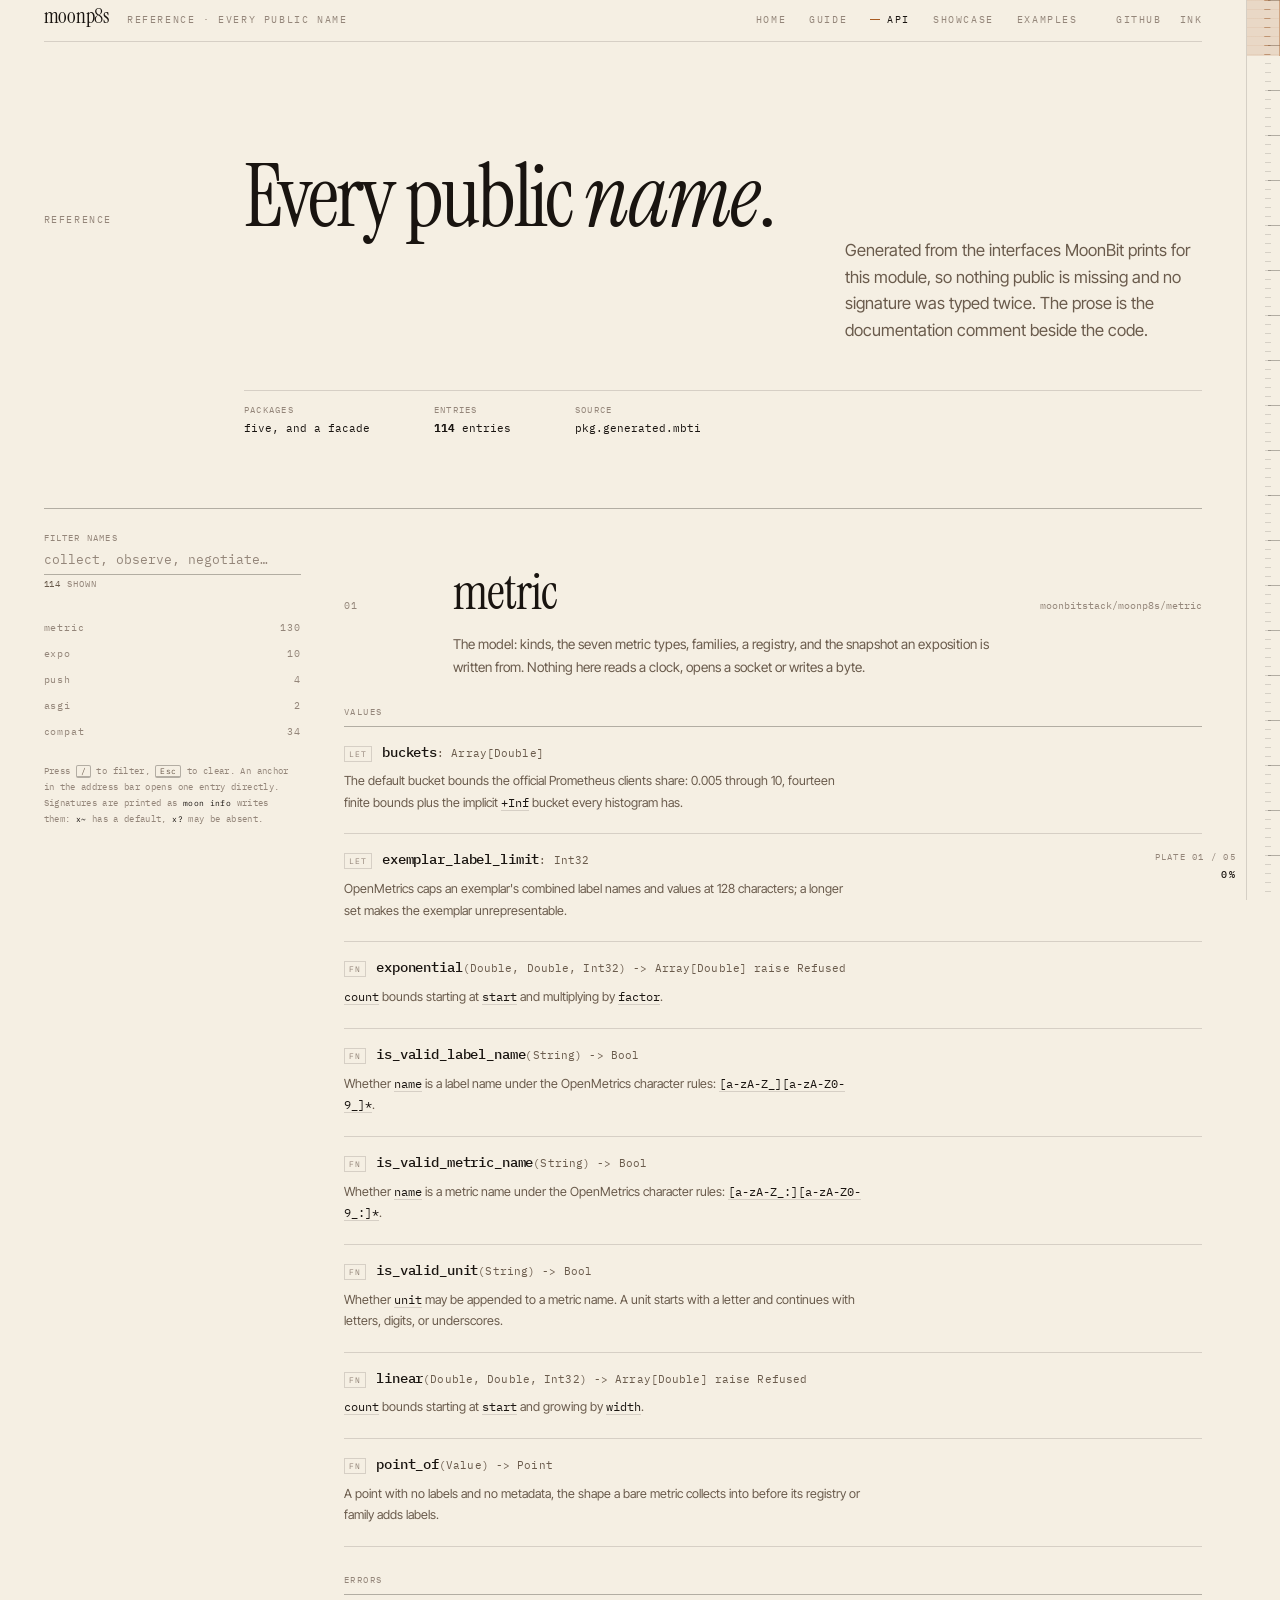
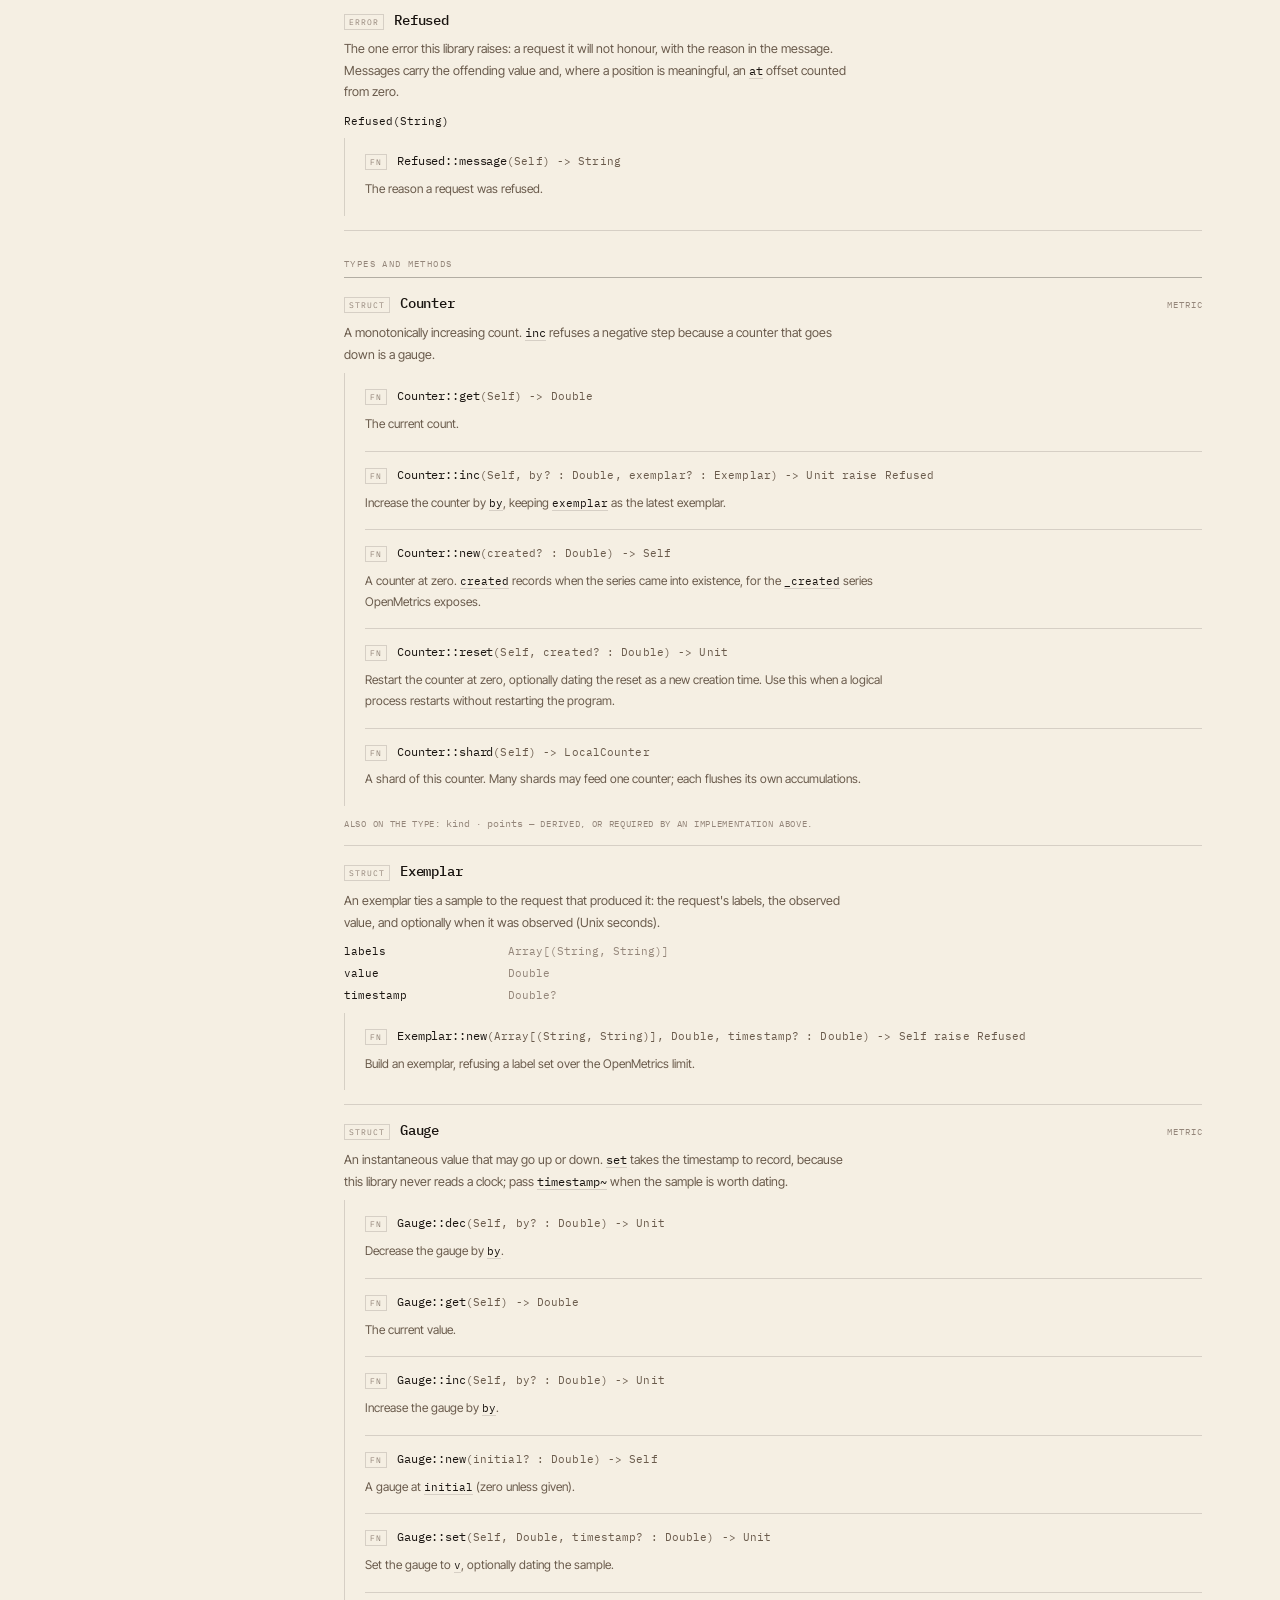
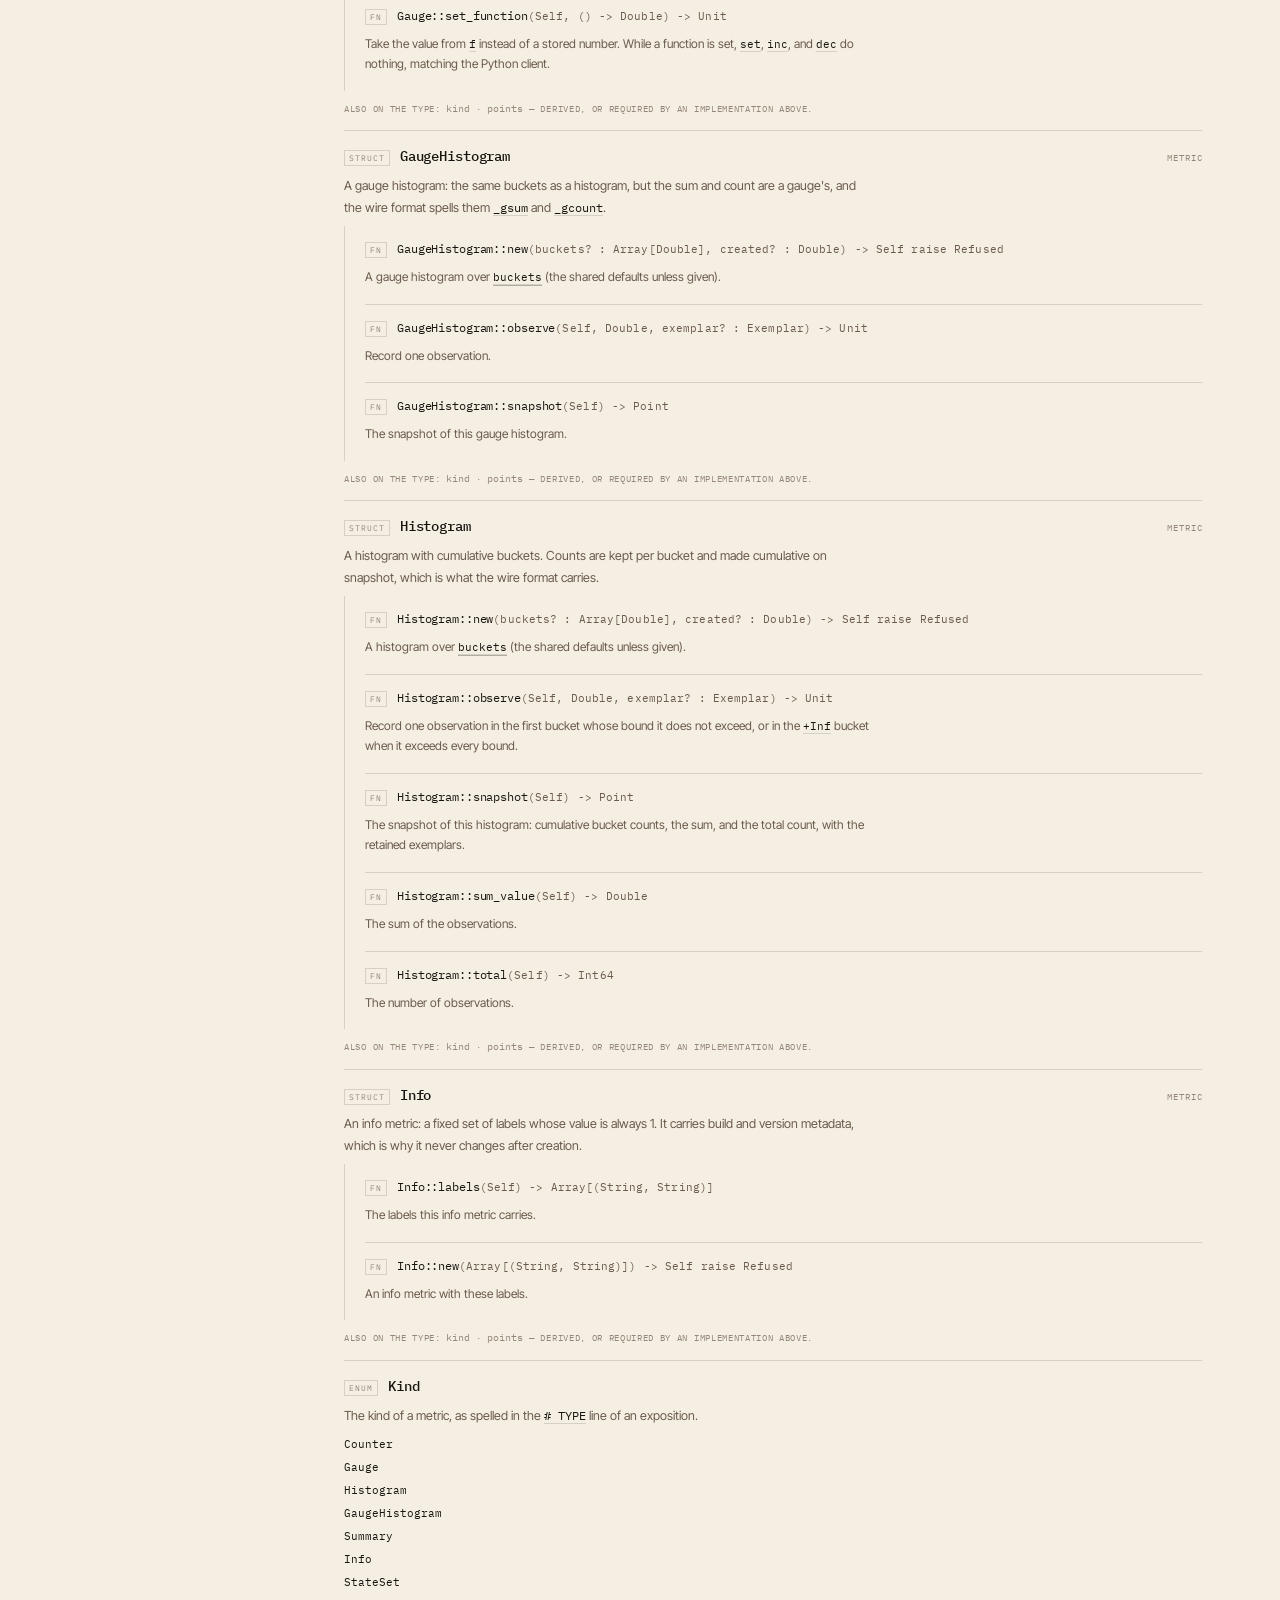
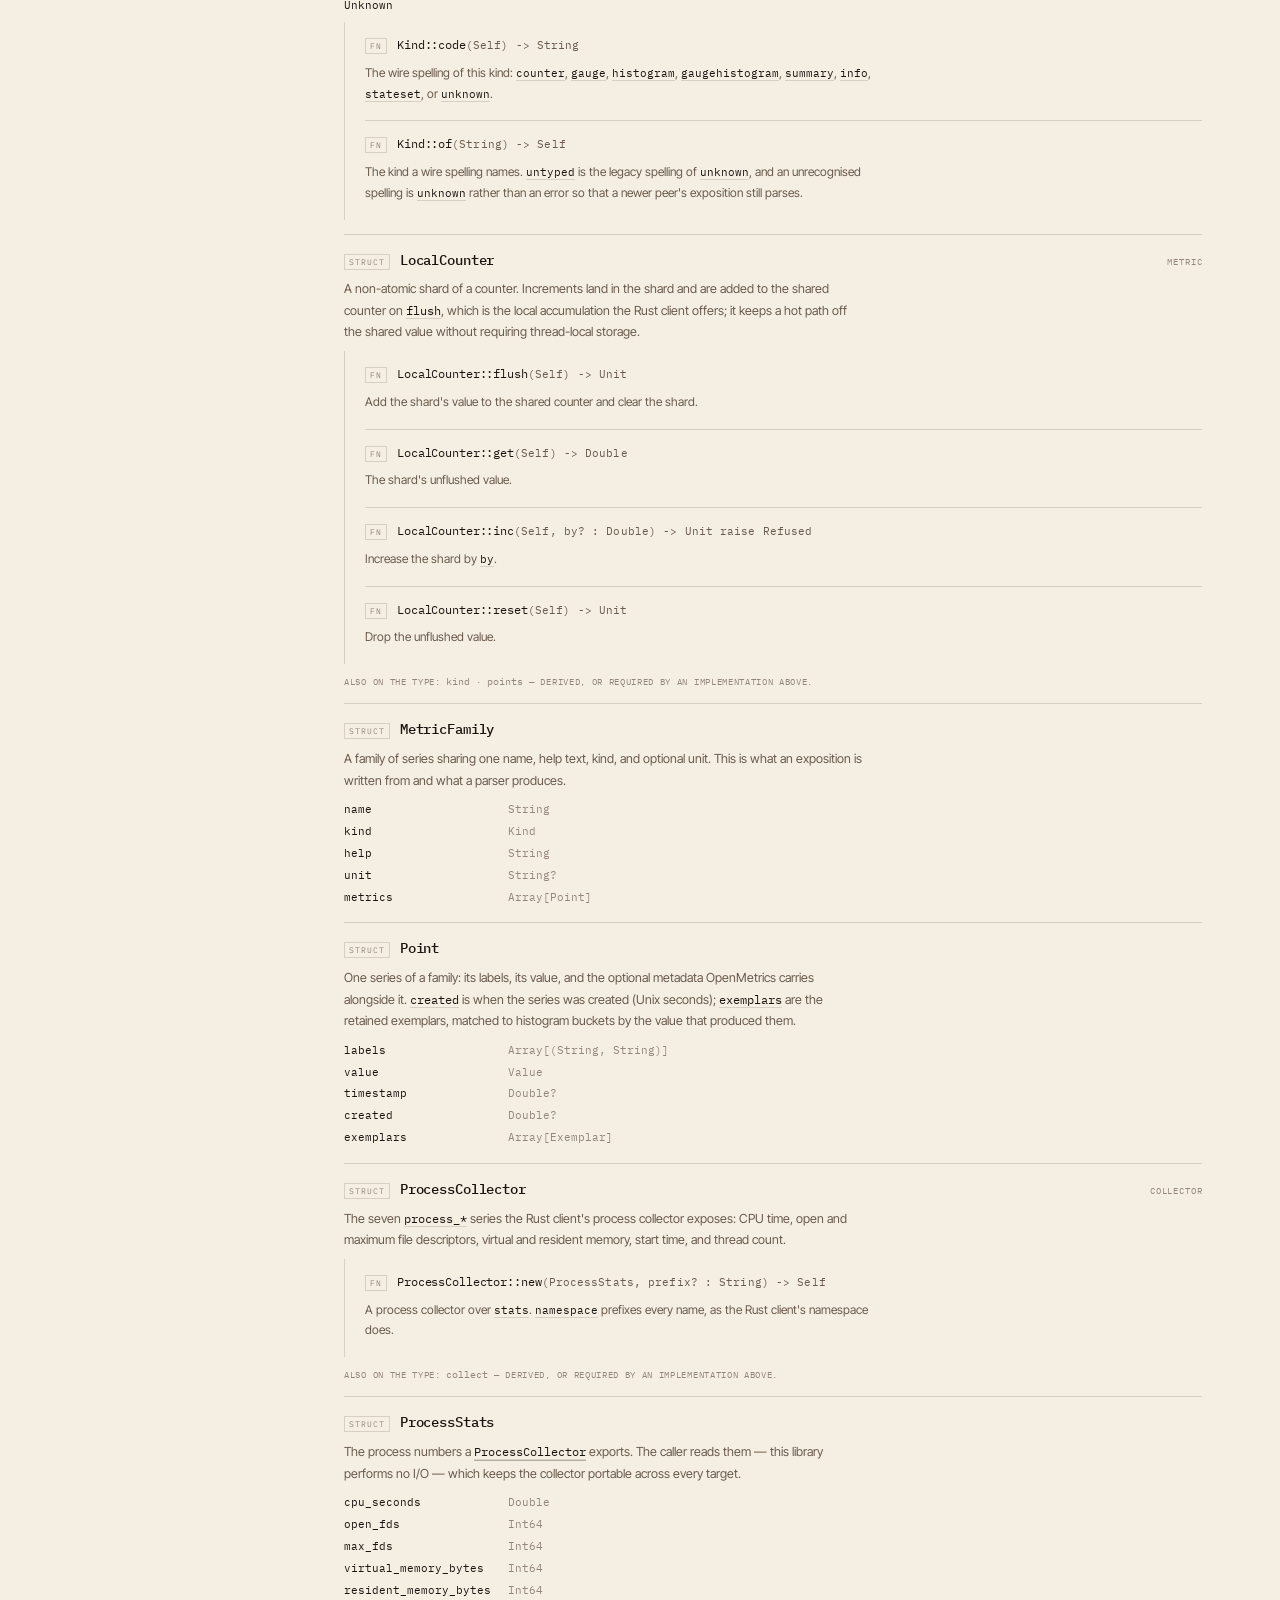
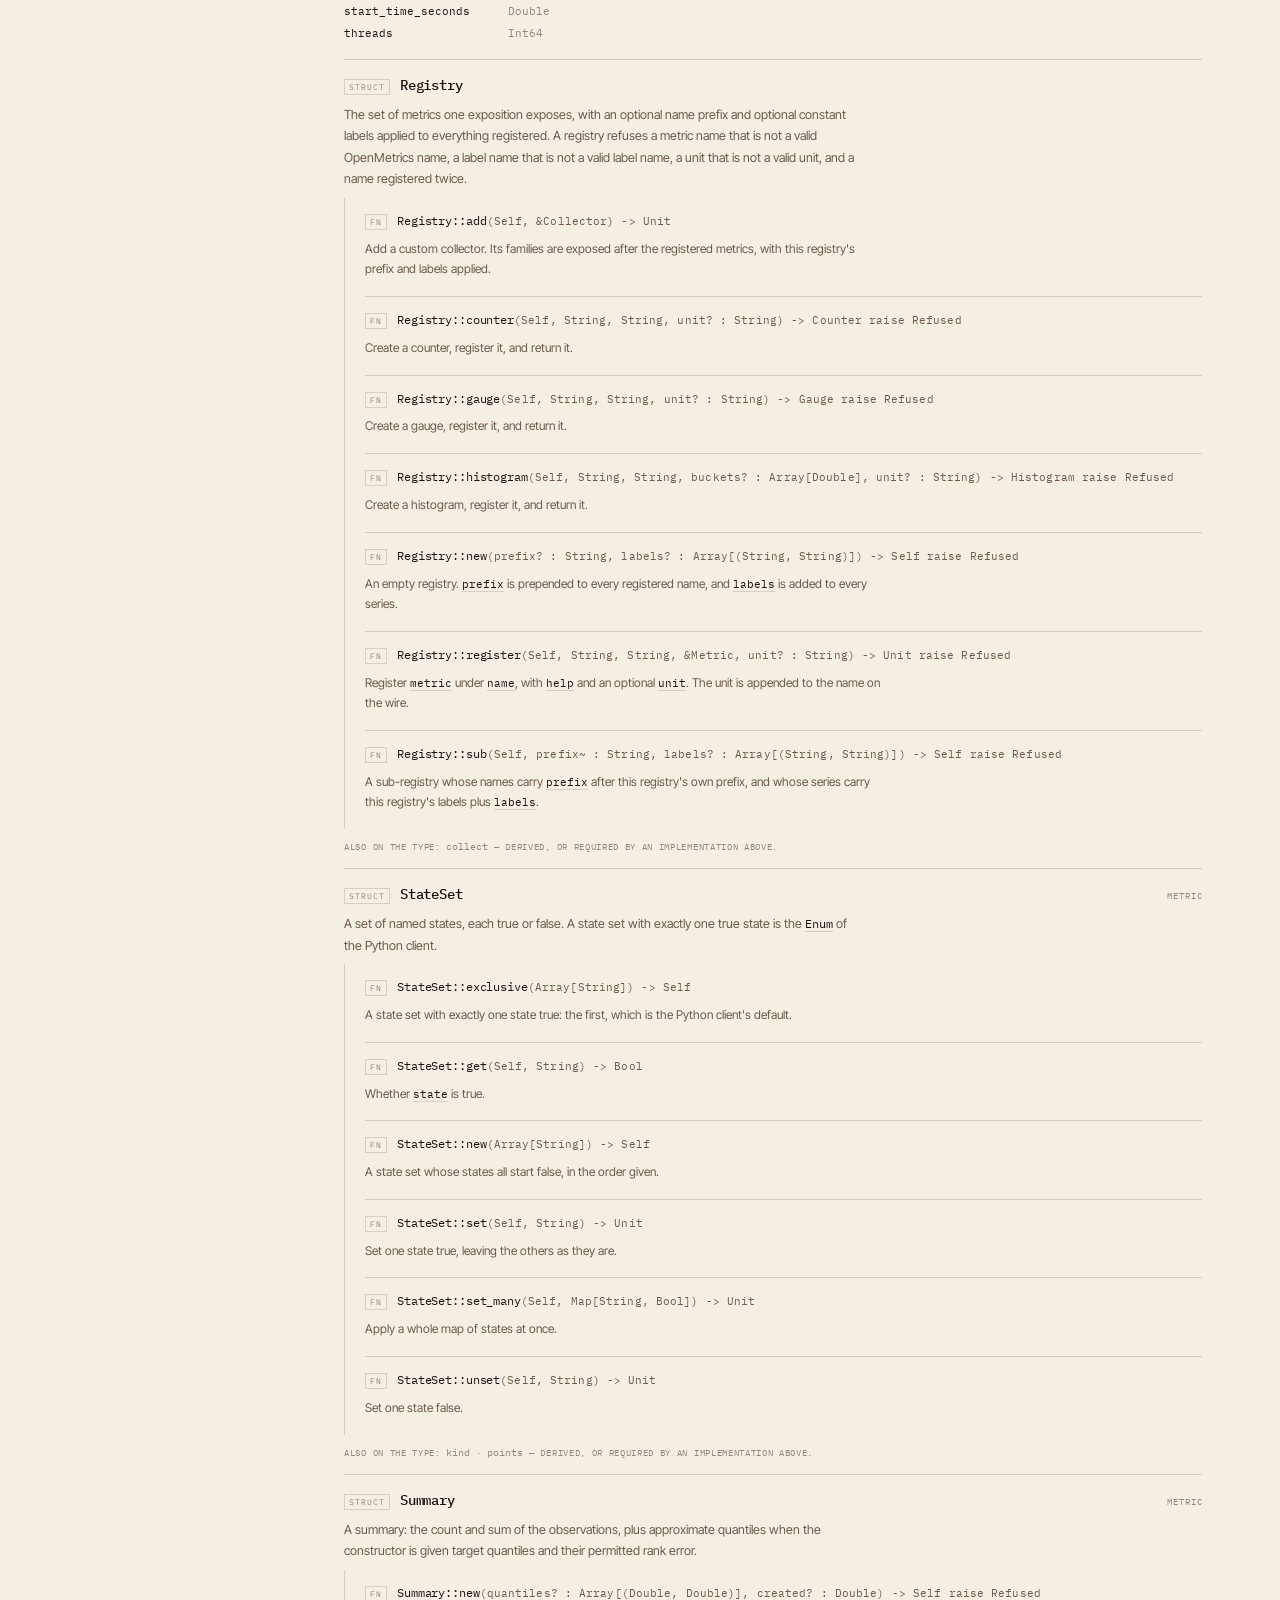
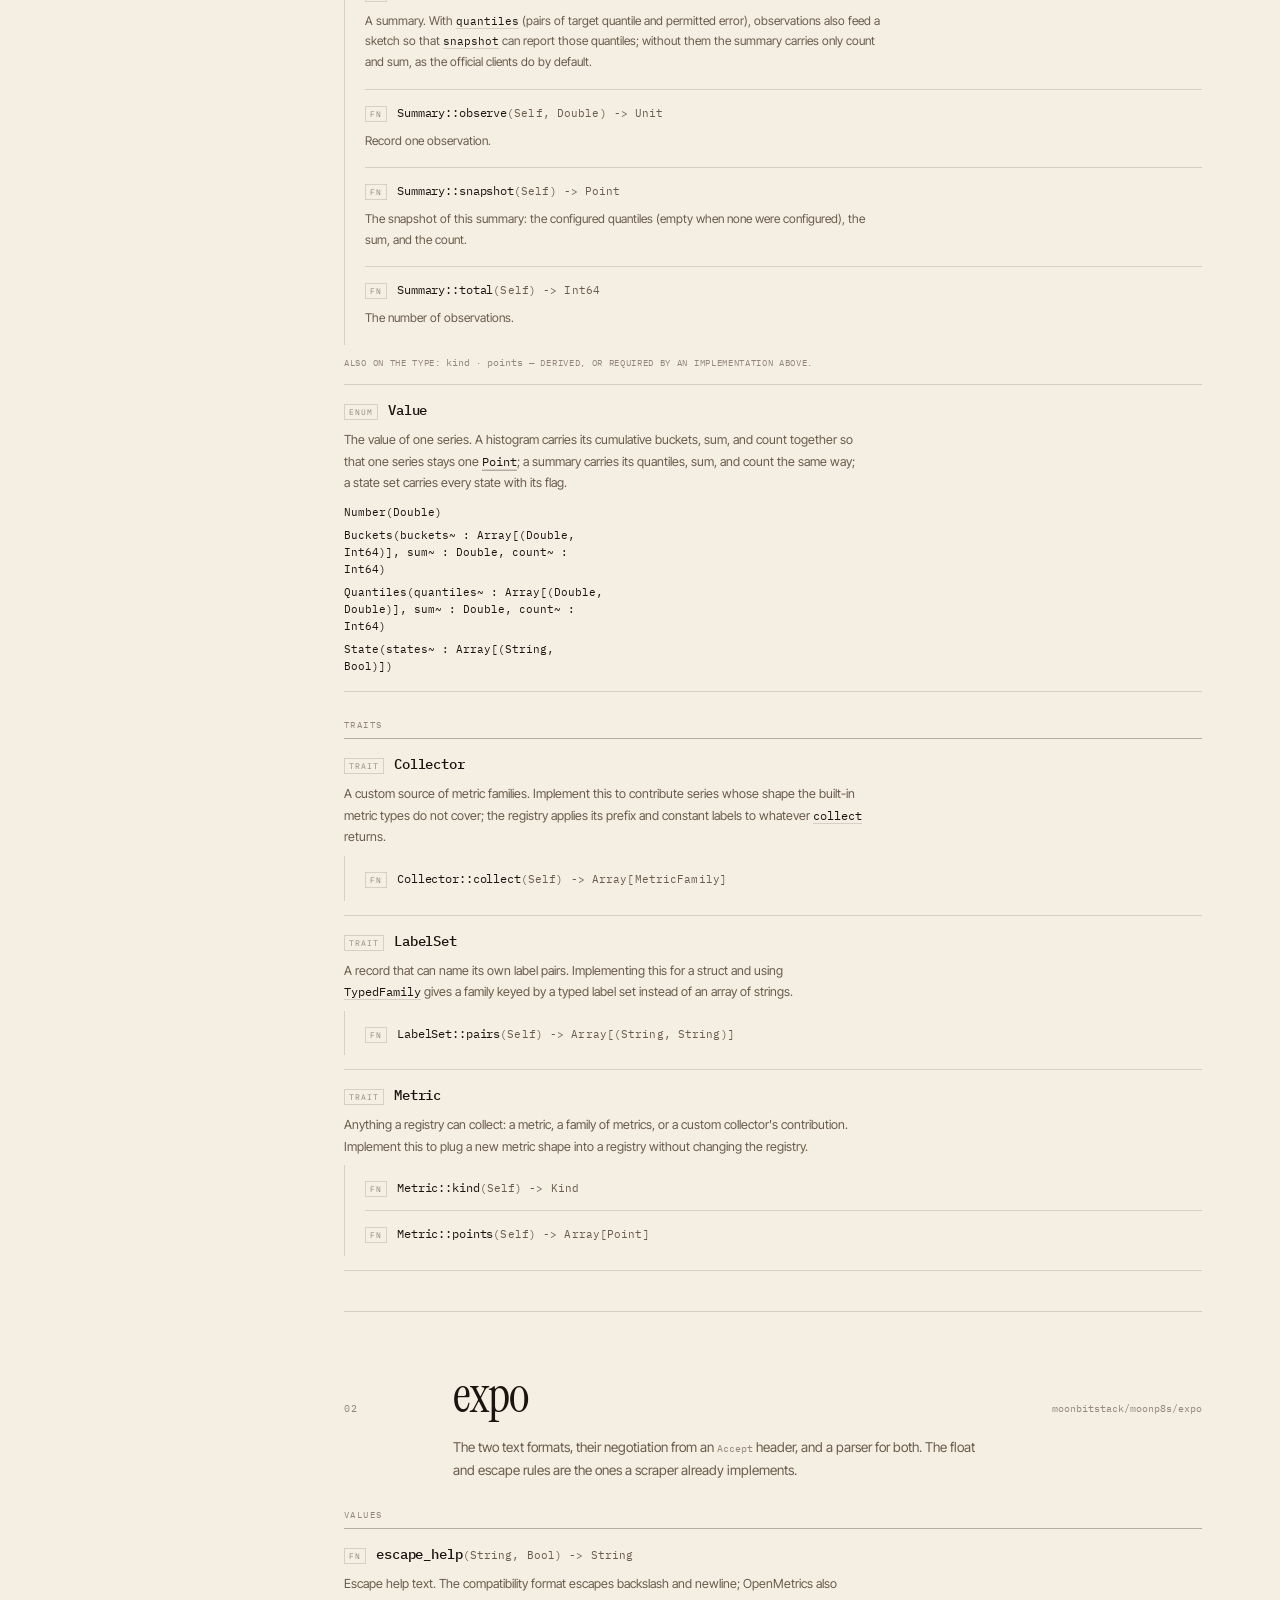
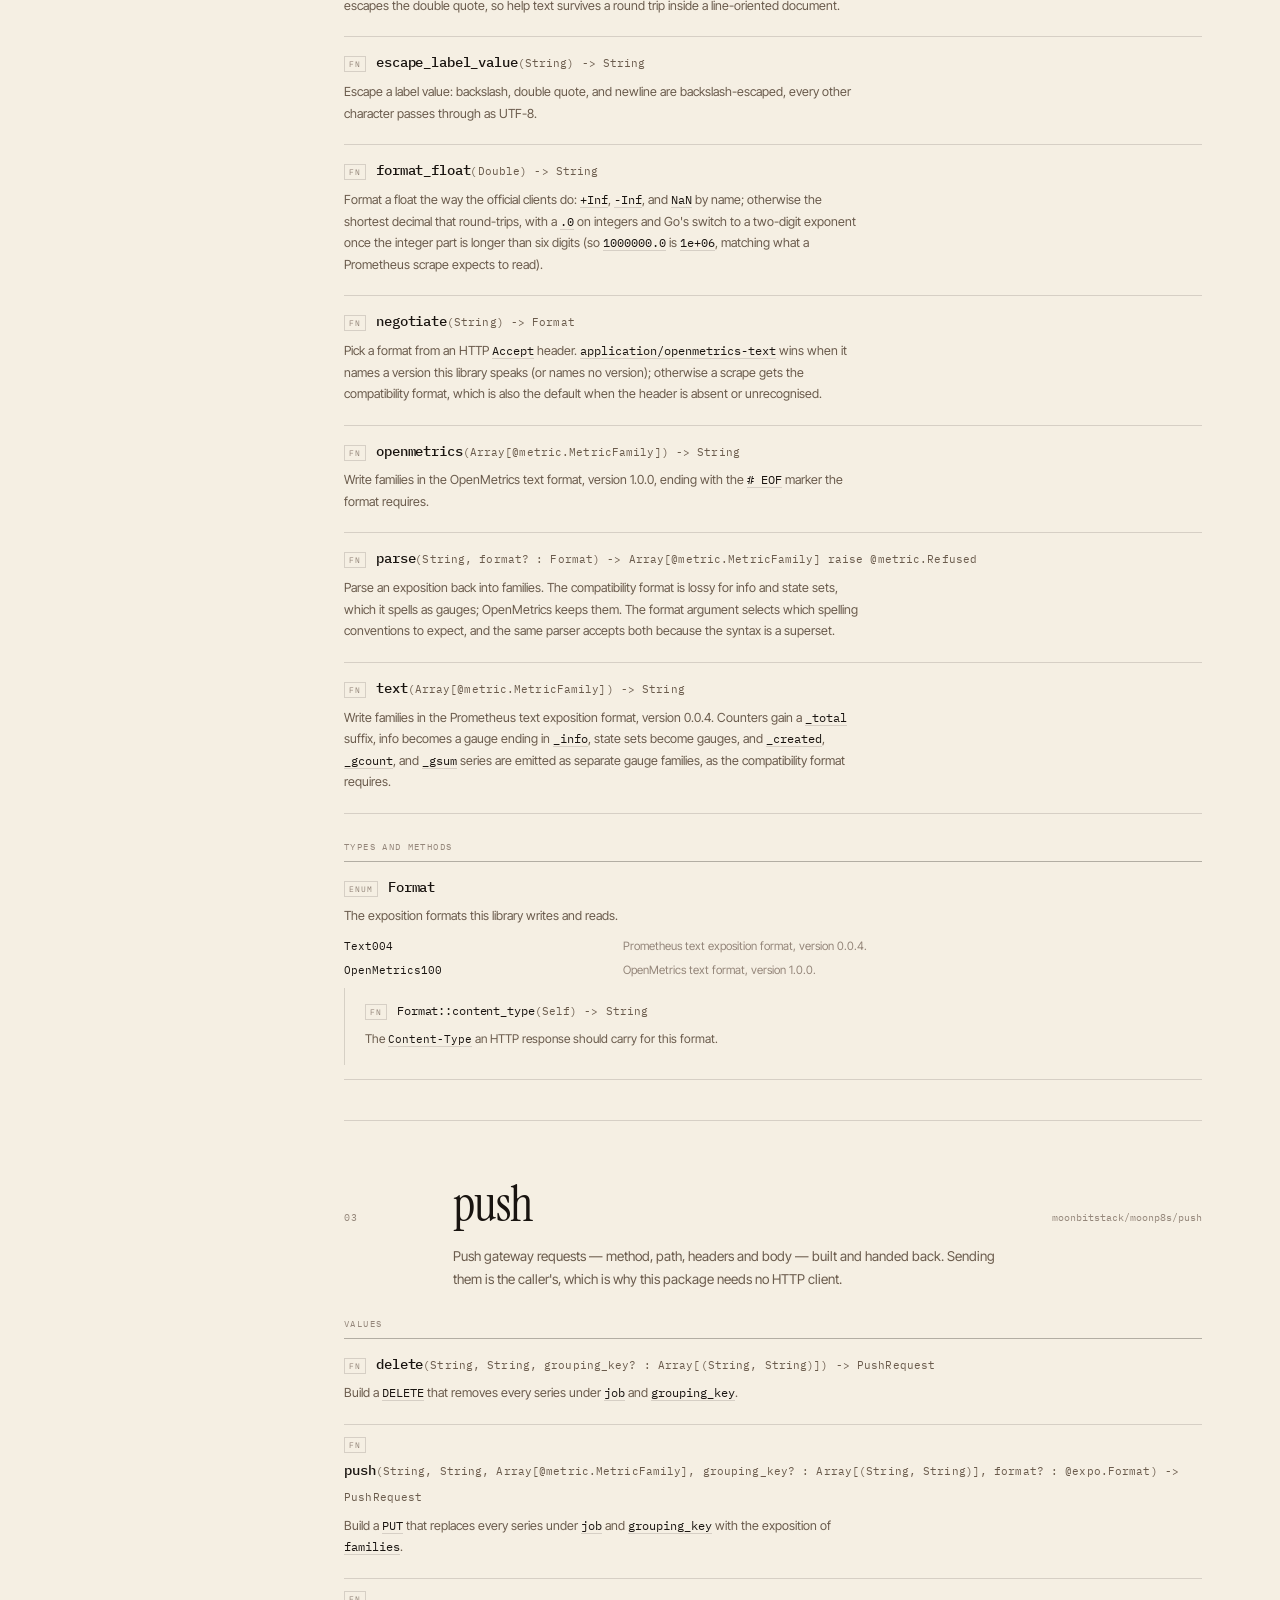
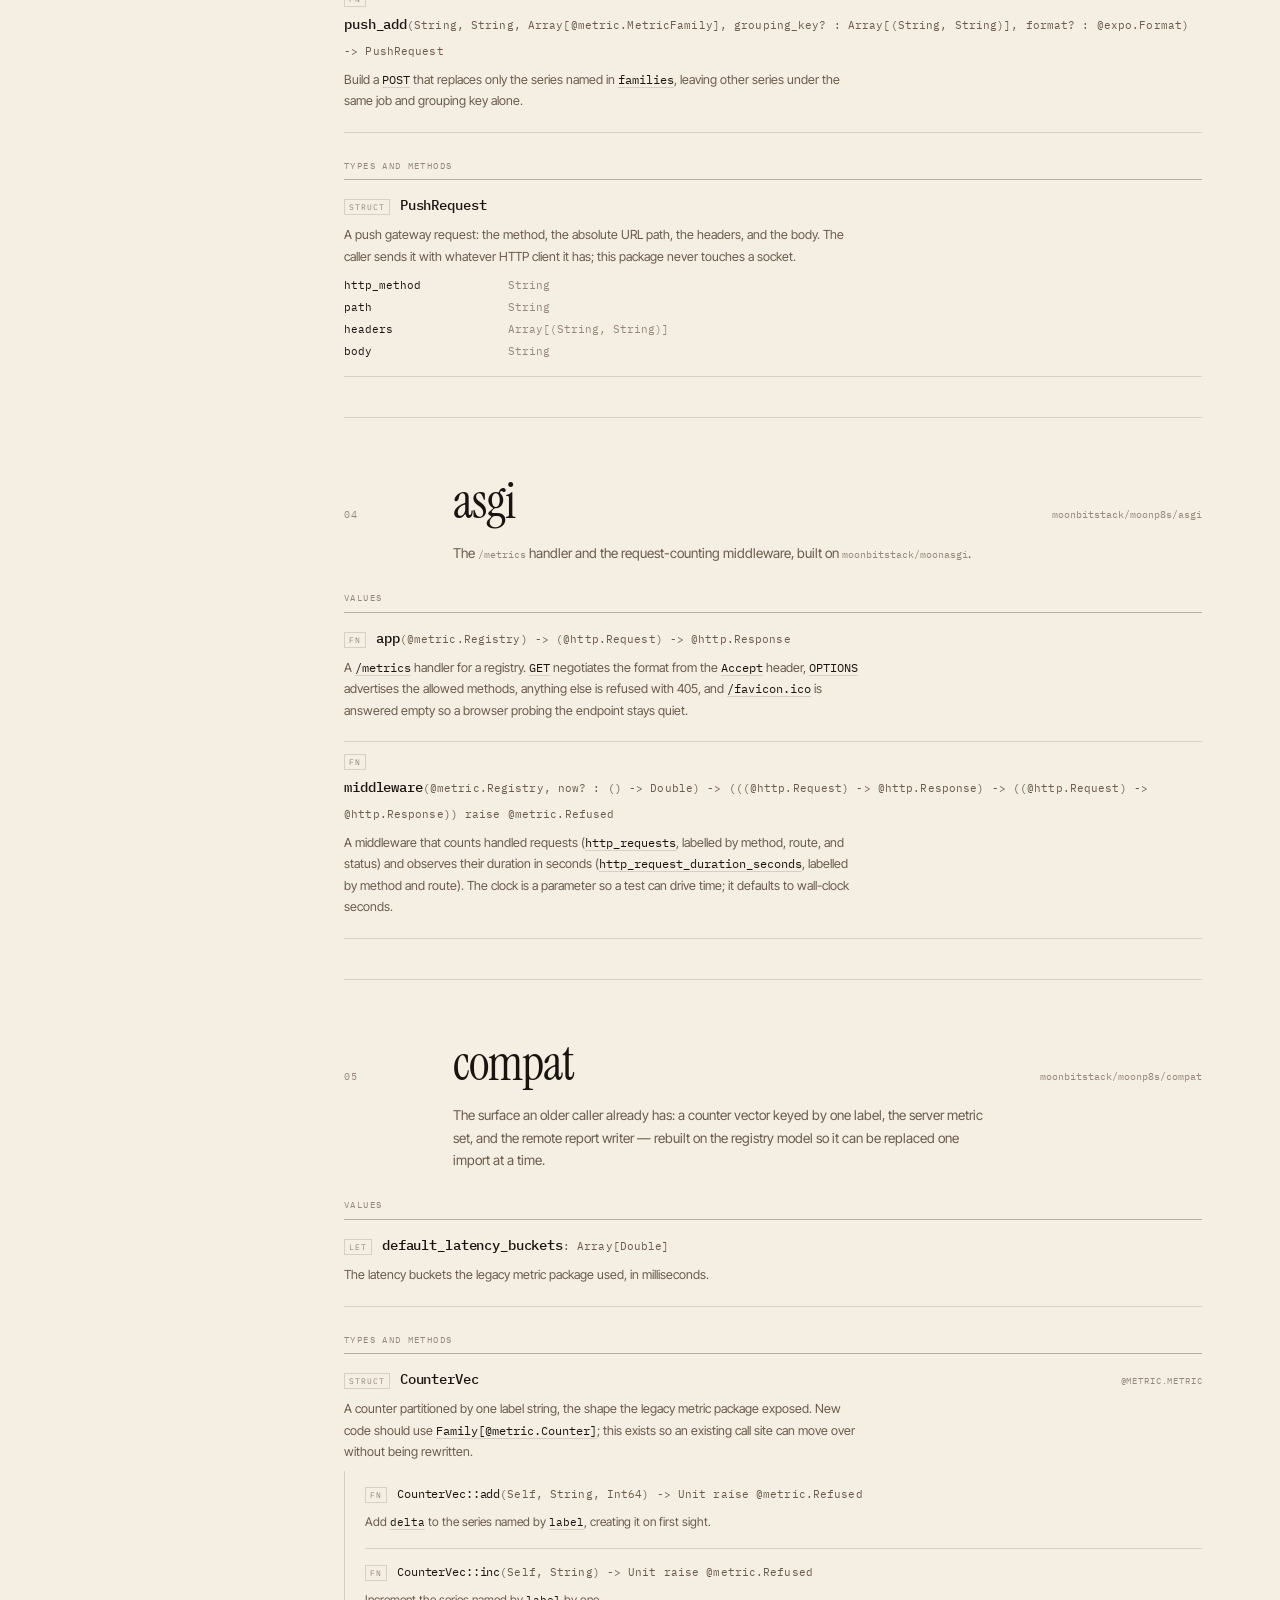
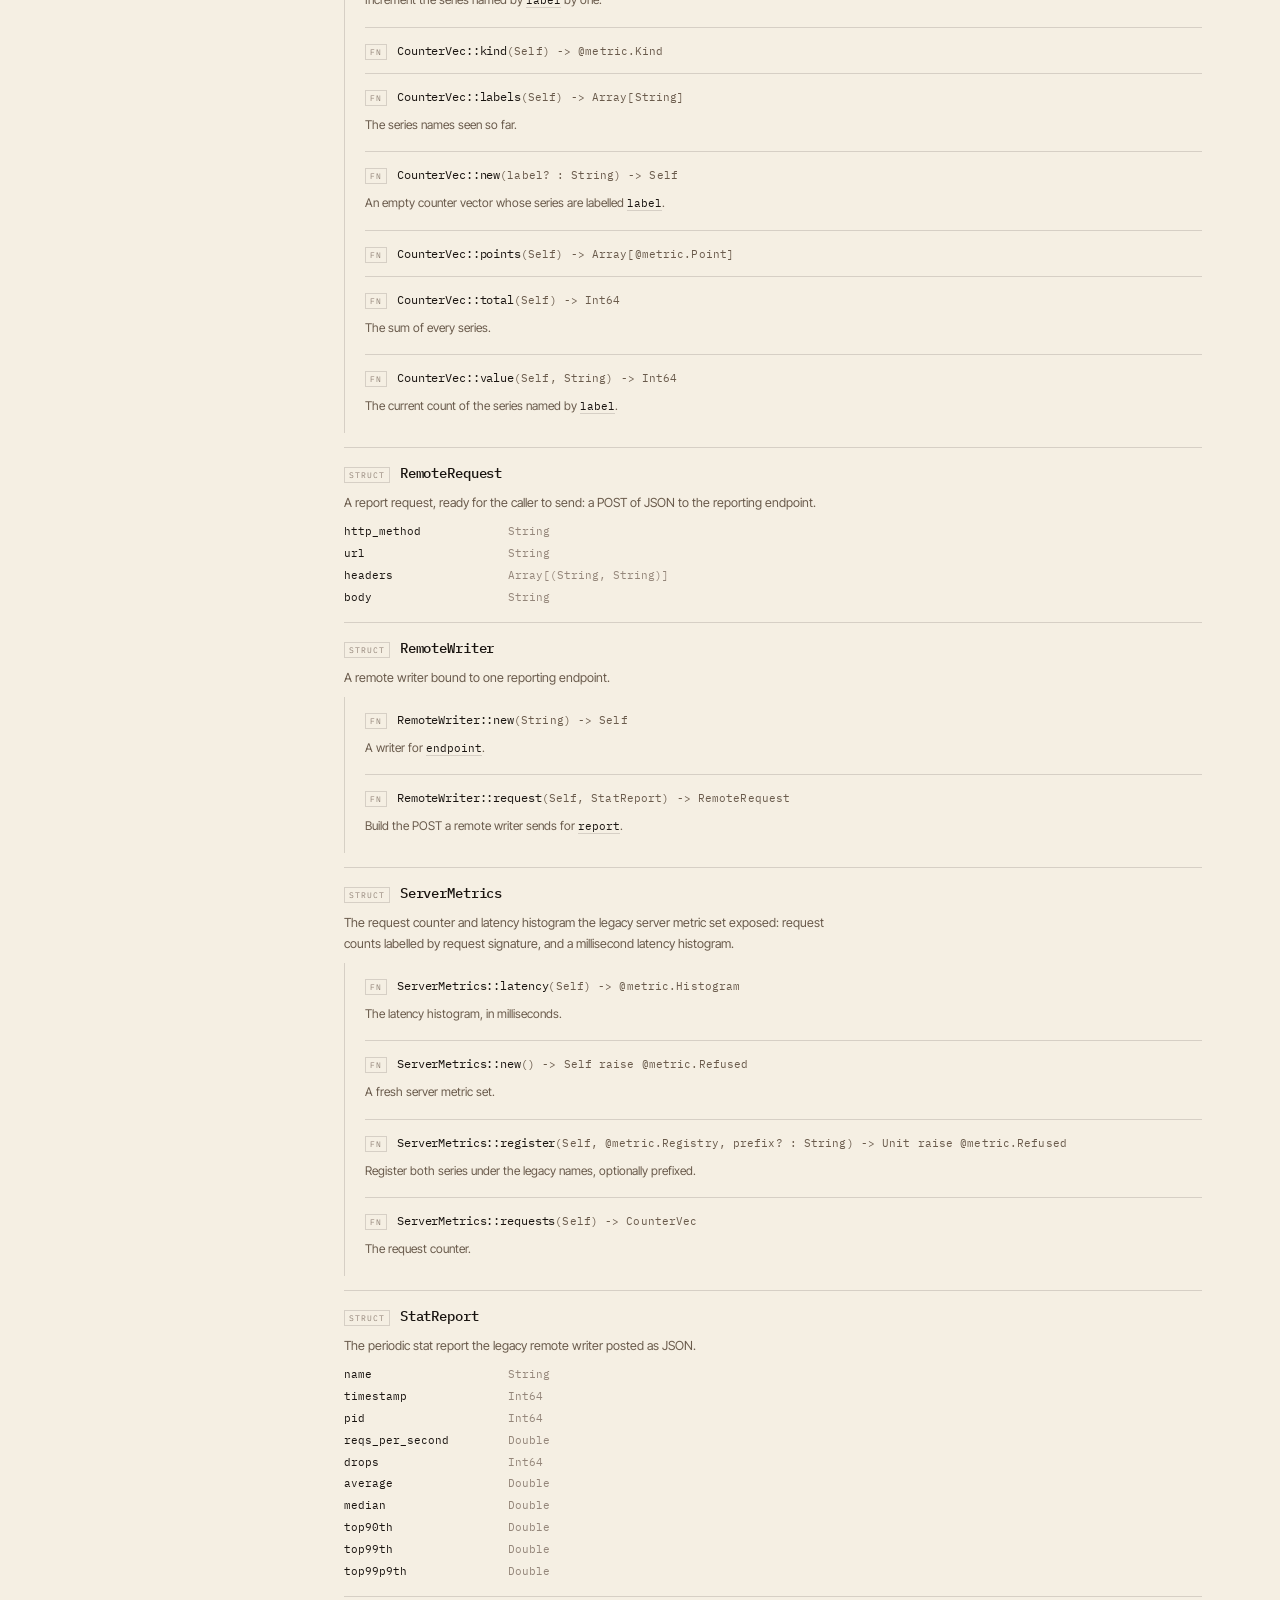
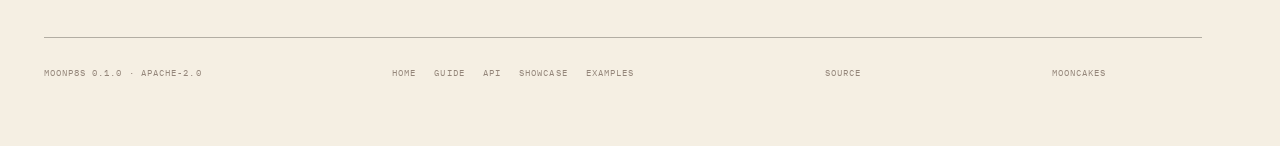
==== docs/api.html @ 734b4f20 "feat(docs): add the guide, the generated reference, the showcase, examples and 404. Signed-off-by: L" ====
<!doctype html>
<html lang="en" data-theme="dark">
  <head>
    <meta charset="utf-8" />
    <meta name="viewport" content="width=device-width, initial-scale=1" />
    <title>API — moonp8s</title>
    <meta
      name="description"
      content="The complete public interface of moonp8s: every type, function, trait, error and derived method in metric, expo, push, asgi and compat."
    />
    <meta name="color-scheme" content="dark light" />
    <link
      rel="icon"
      href="data:image/svg+xml,%3Csvg xmlns='http://www.w3.org/2000/svg' viewBox='0 0 16 16'%3E%3Crect width='16' height='16' fill='%230c0a08'/%3E%3Cpath d='M3 3.5h10M3 8h10M3 12.5h10' stroke='%23f2ebe0' stroke-opacity='.3'/%3E%3Cpath d='M6 2v12' stroke='%23e9a05c'/%3E%3C/svg%3E"
    />
    <link rel="preconnect" href="https://fonts.googleapis.com" />
    <link rel="preconnect" href="https://fonts.gstatic.com" crossorigin />
    <link
      href="https://fonts.googleapis.com/css2?family=Instrument+Serif:ital@0;1&family=IBM+Plex+Mono:wght@400;500&family=Inter+Tight:wght@400;500&display=swap"
      rel="stylesheet"
    />
    <link rel="stylesheet" href="style.css" />
    <script src="theme.js"></script>
    <script src="version.js"></script>
  </head>
  <body data-ruler="page">
    <a class="skip" href="#main">Skip to the text</a>

    <div
      class="ruler"
      id="ruler"
      role="scrollbar"
      aria-controls="main"
      aria-orientation="vertical"
      aria-valuemin="0"
      aria-valuemax="100"
      aria-valuenow="0"
      aria-label="Position in the sheet"
      tabindex="0"
    >
      <div class="ruler-thumb" id="ruler-thumb"></div>
    </div>
    <div class="ruler-readout" aria-hidden="true">
      <span id="readout-window">plate 01 / 05</span>
      <b id="readout-line">0%</b>
    </div>

    <div class="sheet" id="main">
      <header class="topline">
        <span class="brand">
          <a class="wordmark" href="./">moonp8s</a>
          <span class="marginalia wide-only">Reference · every public name</span>
          <span class="marginalia narrow-only">Reference</span>
        </span>
        <nav class="nav" aria-label="Sections">
          <a href="./">Home</a>
          <a href="guide.html">Guide</a>
          <a href="api.html" aria-current="page">API</a>
          <a href="showcase.html">Showcase</a>
          <a href="examples.html">Examples</a>
        </nav>
        <span class="toplinks">
          <a class="toplink" href="https://github.com/moonbitstack/moonp8s">GitHub</a>
          <button class="theme" id="theme" type="button" aria-label="Switch plate">
            paper
          </button>
        </span>
      </header>

      <main>
        <section class="page-head api-head">
          <span class="marginalia page-kicker">Reference</span>
          <h1 class="page-title">Every public <em>name</em>.</h1>
          <p class="page-lede">
            Generated from the interfaces MoonBit prints for this module, so nothing
            public is missing and no signature was typed twice. The prose is the
            documentation comment beside the code.
          </p>
          <dl class="page-facts">
            <div><dt>Packages</dt><dd>five, and a facade</dd></div>
            <div><dt>Entries</dt><dd><b id="api-count">—</b> entries</dd></div>
            <div><dt>Source</dt><dd>pkg.generated.mbti</dd></div>
          </dl>
        </section>

        <div class="api-layout">
          <aside class="api-contents">
            <div class="api-filter-wrap">
              <label for="api-filter">Filter names</label>
              <input
                id="api-filter"
                type="search"
                placeholder="collect, observe, negotiate…"
                autocomplete="off"
                spellcheck="false"
              />
              <span class="api-count"><b id="api-count-shown">—</b> shown</span>
            </div>
            <nav class="api-toc" aria-label="Packages">
              <a href="#metric">metric <span data-count-for="metric">—</span></a>
              <a href="#expo">expo <span data-count-for="expo">—</span></a>
              <a href="#push">push <span data-count-for="push">—</span></a>
              <a href="#asgi">asgi <span data-count-for="asgi">—</span></a>
              <a href="#compat">compat <span data-count-for="compat">—</span></a>
            </nav>
            <p class="api-hint">
              Press <kbd>/</kbd> to filter, <kbd>Esc</kbd> to clear. An anchor in the
              address bar opens one entry directly. Signatures are printed as
              <code>moon info</code> writes them: <code>x~</code> has a default,
              <code>x?</code> may be absent.
            </p>
          </aside>

          <div class="api-packages">
            <section class="api-package" id="metric" data-ruler-section="metric">
              <header class="api-package-head">
                <span class="plate-no">01</span>
                <h2>metric</h2>
                <code>moonbitstack/moonp8s/metric</code>
                <p>
                  The model: kinds, the seven metric types, families, a registry, and
                  the snapshot an exposition is written from. Nothing here reads a
                  clock, opens a socket or writes a byte.
                </p>
              </header>
              <!-- BEGIN metric -->
<!-- Generated by scripts/gen_api.py from pkg.generated.mbti and the documentation comments; do not edit by hand. -->
<div class="api-group">
  <h3 class="api-group-title">Values</h3>
<article class="api-entry" id="metric-buckets" data-name="buckets">
  <div class="api-line">
    <span class="api-kind">let</span>
    <span class="api-call"><code class="api-name">buckets</code><code class="api-sig">: Array[Double]</code></span>
  </div>
  <div class="api-doc"><p>The default bucket bounds the official Prometheus clients share: 0.005 through 10, fourteen finite bounds plus the implicit <code>+Inf</code> bucket every histogram has.</p></div>
</article>
<article class="api-entry" id="metric-exemplar_label_limit" data-name="exemplar_label_limit">
  <div class="api-line">
    <span class="api-kind">let</span>
    <span class="api-call"><code class="api-name">exemplar_label_limit</code><code class="api-sig">: Int32</code></span>
  </div>
  <div class="api-doc"><p>OpenMetrics caps an exemplar's combined label names and values at 128 characters; a longer set makes the exemplar unrepresentable.</p></div>
</article>
<article class="api-entry" id="metric-exponential" data-name="exponential">
  <div class="api-line">
    <span class="api-kind">fn</span>
    <span class="api-call"><code class="api-name">exponential</code><code class="api-sig">(Double, Double, Int32) -&gt; Array[Double] raise Refused</code></span>
  </div>
  <div class="api-doc"><p><code>count</code> bounds starting at <code>start</code> and multiplying by <code>factor</code>.</p></div>
</article>
<article class="api-entry" id="metric-is_valid_label_name" data-name="is_valid_label_name">
  <div class="api-line">
    <span class="api-kind">fn</span>
    <span class="api-call"><code class="api-name">is_valid_label_name</code><code class="api-sig">(String) -&gt; Bool</code></span>
  </div>
  <div class="api-doc"><p>Whether <code>name</code> is a label name under the OpenMetrics character rules: <code>[a-zA-Z_][a-zA-Z0-9_]*</code>.</p></div>
</article>
<article class="api-entry" id="metric-is_valid_metric_name" data-name="is_valid_metric_name">
  <div class="api-line">
    <span class="api-kind">fn</span>
    <span class="api-call"><code class="api-name">is_valid_metric_name</code><code class="api-sig">(String) -&gt; Bool</code></span>
  </div>
  <div class="api-doc"><p>Whether <code>name</code> is a metric name under the OpenMetrics character rules: <code>[a-zA-Z_:][a-zA-Z0-9_:]*</code>.</p></div>
</article>
<article class="api-entry" id="metric-is_valid_unit" data-name="is_valid_unit">
  <div class="api-line">
    <span class="api-kind">fn</span>
    <span class="api-call"><code class="api-name">is_valid_unit</code><code class="api-sig">(String) -&gt; Bool</code></span>
  </div>
  <div class="api-doc"><p>Whether <code>unit</code> may be appended to a metric name. A unit starts with a letter and continues with letters, digits, or underscores.</p></div>
</article>
<article class="api-entry" id="metric-linear" data-name="linear">
  <div class="api-line">
    <span class="api-kind">fn</span>
    <span class="api-call"><code class="api-name">linear</code><code class="api-sig">(Double, Double, Int32) -&gt; Array[Double] raise Refused</code></span>
  </div>
  <div class="api-doc"><p><code>count</code> bounds starting at <code>start</code> and growing by <code>width</code>.</p></div>
</article>
<article class="api-entry" id="metric-point_of" data-name="point_of">
  <div class="api-line">
    <span class="api-kind">fn</span>
    <span class="api-call"><code class="api-name">point_of</code><code class="api-sig">(Value) -&gt; Point</code></span>
  </div>
  <div class="api-doc"><p>A point with no labels and no metadata, the shape a bare metric collects into before its registry or family adds labels.</p></div>
</article>
</div>
<div class="api-group">
  <h3 class="api-group-title">Errors</h3>
<article class="api-entry" id="metric-Refused" data-name="Refused">
  <div class="api-line">
    <span class="api-kind">error</span>
    <span class="api-call"><code class="api-name">Refused</code></span>
  </div>
  <div class="api-doc"><p>The one error this library raises: a request it will not honour, with the reason in the message. Messages carry the offending value and, where a position is meaningful, an <code>at</code> offset counted from zero.</p></div>
  <div class="api-variants">
    <div class="api-variant">
      <code>Refused(String)</code>
      <p></p>
    </div>
  </div>
  <div class="api-methods">
<article class="api-entry api-method" id="metric-Refused-message" data-name="Refused::message">
  <div class="api-line">
    <span class="api-kind">fn</span>
    <span class="api-call"><code class="api-name">Refused::message</code><code class="api-sig">(Self) -&gt; String</code></span>
  </div>
  <div class="api-doc"><p>The reason a request was refused.</p></div>
</article>
  </div>
</article>
</div>
<div class="api-group">
  <h3 class="api-group-title">Types and methods</h3>
<article class="api-entry" id="metric-Counter" data-name="Counter">
  <div class="api-line">
    <span class="api-kind">struct</span>
    <span class="api-call"><code class="api-name">Counter</code></span>
    <span class="api-meta">Metric</span>
  </div>
  <div class="api-doc"><p>A monotonically increasing count. <code>inc</code> refuses a negative step because a counter that goes down is a gauge.</p></div>
  <div class="api-methods">
<article class="api-entry api-method" id="metric-Counter-get" data-name="Counter::get">
  <div class="api-line">
    <span class="api-kind">fn</span>
    <span class="api-call"><code class="api-name">Counter::get</code><code class="api-sig">(Self) -&gt; Double</code></span>
  </div>
  <div class="api-doc"><p>The current count.</p></div>
</article>
<article class="api-entry api-method" id="metric-Counter-inc" data-name="Counter::inc">
  <div class="api-line">
    <span class="api-kind">fn</span>
    <span class="api-call"><code class="api-name">Counter::inc</code><code class="api-sig">(Self, by? : Double, exemplar? : Exemplar) -&gt; Unit raise Refused</code></span>
  </div>
  <div class="api-doc"><p>Increase the counter by <code>by</code>, keeping <code>exemplar</code> as the latest exemplar.</p></div>
</article>
<article class="api-entry api-method" id="metric-Counter-new" data-name="Counter::new">
  <div class="api-line">
    <span class="api-kind">fn</span>
    <span class="api-call"><code class="api-name">Counter::new</code><code class="api-sig">(created? : Double) -&gt; Self</code></span>
  </div>
  <div class="api-doc"><p>A counter at zero. <code>created</code> records when the series came into existence, for the <code>_created</code> series OpenMetrics exposes.</p></div>
</article>
<article class="api-entry api-method" id="metric-Counter-reset" data-name="Counter::reset">
  <div class="api-line">
    <span class="api-kind">fn</span>
    <span class="api-call"><code class="api-name">Counter::reset</code><code class="api-sig">(Self, created? : Double) -&gt; Unit</code></span>
  </div>
  <div class="api-doc"><p>Restart the counter at zero, optionally dating the reset as a new creation time. Use this when a logical process restarts without restarting the program.</p></div>
</article>
<article class="api-entry api-method" id="metric-Counter-shard" data-name="Counter::shard">
  <div class="api-line">
    <span class="api-kind">fn</span>
    <span class="api-call"><code class="api-name">Counter::shard</code><code class="api-sig">(Self) -&gt; LocalCounter</code></span>
  </div>
  <div class="api-doc"><p>A shard of this counter. Many shards may feed one counter; each flushes its own accumulations.</p></div>
</article>
  </div>
  <p class="api-derived">Also on the type: <code>kind</code> · <code>points</code> — derived, or required by an implementation above.</p>
</article>
<article class="api-entry" id="metric-Exemplar" data-name="Exemplar">
  <div class="api-line">
    <span class="api-kind">struct</span>
    <span class="api-call"><code class="api-name">Exemplar</code></span>
  </div>
  <div class="api-doc"><p>An exemplar ties a sample to the request that produced it: the request's labels, the observed value, and optionally when it was observed (Unix seconds).</p></div>
  <dl class="api-fields">
    <div>
      <dt>labels</dt>
      <dd>Array[(String, String)]</dd>
    </div>
    <div>
      <dt>value</dt>
      <dd>Double</dd>
    </div>
    <div>
      <dt>timestamp</dt>
      <dd>Double?</dd>
    </div>
  </dl>
  <div class="api-methods">
<article class="api-entry api-method" id="metric-Exemplar-new" data-name="Exemplar::new">
  <div class="api-line">
    <span class="api-kind">fn</span>
    <span class="api-call"><code class="api-name">Exemplar::new</code><code class="api-sig">(Array[(String, String)], Double, timestamp? : Double) -&gt; Self raise Refused</code></span>
  </div>
  <div class="api-doc"><p>Build an exemplar, refusing a label set over the OpenMetrics limit.</p></div>
</article>
  </div>
</article>
<article class="api-entry" id="metric-Gauge" data-name="Gauge">
  <div class="api-line">
    <span class="api-kind">struct</span>
    <span class="api-call"><code class="api-name">Gauge</code></span>
    <span class="api-meta">Metric</span>
  </div>
  <div class="api-doc"><p>An instantaneous value that may go up or down. <code>set</code> takes the timestamp to record, because this library never reads a clock; pass <code>timestamp~</code> when the sample is worth dating.</p></div>
  <div class="api-methods">
<article class="api-entry api-method" id="metric-Gauge-dec" data-name="Gauge::dec">
  <div class="api-line">
    <span class="api-kind">fn</span>
    <span class="api-call"><code class="api-name">Gauge::dec</code><code class="api-sig">(Self, by? : Double) -&gt; Unit</code></span>
  </div>
  <div class="api-doc"><p>Decrease the gauge by <code>by</code>.</p></div>
</article>
<article class="api-entry api-method" id="metric-Gauge-get" data-name="Gauge::get">
  <div class="api-line">
    <span class="api-kind">fn</span>
    <span class="api-call"><code class="api-name">Gauge::get</code><code class="api-sig">(Self) -&gt; Double</code></span>
  </div>
  <div class="api-doc"><p>The current value.</p></div>
</article>
<article class="api-entry api-method" id="metric-Gauge-inc" data-name="Gauge::inc">
  <div class="api-line">
    <span class="api-kind">fn</span>
    <span class="api-call"><code class="api-name">Gauge::inc</code><code class="api-sig">(Self, by? : Double) -&gt; Unit</code></span>
  </div>
  <div class="api-doc"><p>Increase the gauge by <code>by</code>.</p></div>
</article>
<article class="api-entry api-method" id="metric-Gauge-new" data-name="Gauge::new">
  <div class="api-line">
    <span class="api-kind">fn</span>
    <span class="api-call"><code class="api-name">Gauge::new</code><code class="api-sig">(initial? : Double) -&gt; Self</code></span>
  </div>
  <div class="api-doc"><p>A gauge at <code>initial</code> (zero unless given).</p></div>
</article>
<article class="api-entry api-method" id="metric-Gauge-set" data-name="Gauge::set">
  <div class="api-line">
    <span class="api-kind">fn</span>
    <span class="api-call"><code class="api-name">Gauge::set</code><code class="api-sig">(Self, Double, timestamp? : Double) -&gt; Unit</code></span>
  </div>
  <div class="api-doc"><p>Set the gauge to <code>v</code>, optionally dating the sample.</p></div>
</article>
<article class="api-entry api-method" id="metric-Gauge-set_function" data-name="Gauge::set_function">
  <div class="api-line">
    <span class="api-kind">fn</span>
    <span class="api-call"><code class="api-name">Gauge::set_function</code><code class="api-sig">(Self, () -&gt; Double) -&gt; Unit</code></span>
  </div>
  <div class="api-doc"><p>Take the value from <code>f</code> instead of a stored number. While a function is set, <code>set</code>, <code>inc</code>, and <code>dec</code> do nothing, matching the Python client.</p></div>
</article>
  </div>
  <p class="api-derived">Also on the type: <code>kind</code> · <code>points</code> — derived, or required by an implementation above.</p>
</article>
<article class="api-entry" id="metric-GaugeHistogram" data-name="GaugeHistogram">
  <div class="api-line">
    <span class="api-kind">struct</span>
    <span class="api-call"><code class="api-name">GaugeHistogram</code></span>
    <span class="api-meta">Metric</span>
  </div>
  <div class="api-doc"><p>A gauge histogram: the same buckets as a histogram, but the sum and count are a gauge's, and the wire format spells them <code>_gsum</code> and <code>_gcount</code>.</p></div>
  <div class="api-methods">
<article class="api-entry api-method" id="metric-GaugeHistogram-new" data-name="GaugeHistogram::new">
  <div class="api-line">
    <span class="api-kind">fn</span>
    <span class="api-call"><code class="api-name">GaugeHistogram::new</code><code class="api-sig">(buckets? : Array[Double], created? : Double) -&gt; Self raise Refused</code></span>
  </div>
  <div class="api-doc"><p>A gauge histogram over <a href="#metric-buckets"><code>buckets</code></a> (the shared defaults unless given).</p></div>
</article>
<article class="api-entry api-method" id="metric-GaugeHistogram-observe" data-name="GaugeHistogram::observe">
  <div class="api-line">
    <span class="api-kind">fn</span>
    <span class="api-call"><code class="api-name">GaugeHistogram::observe</code><code class="api-sig">(Self, Double, exemplar? : Exemplar) -&gt; Unit</code></span>
  </div>
  <div class="api-doc"><p>Record one observation.</p></div>
</article>
<article class="api-entry api-method" id="metric-GaugeHistogram-snapshot" data-name="GaugeHistogram::snapshot">
  <div class="api-line">
    <span class="api-kind">fn</span>
    <span class="api-call"><code class="api-name">GaugeHistogram::snapshot</code><code class="api-sig">(Self) -&gt; Point</code></span>
  </div>
  <div class="api-doc"><p>The snapshot of this gauge histogram.</p></div>
</article>
  </div>
  <p class="api-derived">Also on the type: <code>kind</code> · <code>points</code> — derived, or required by an implementation above.</p>
</article>
<article class="api-entry" id="metric-Histogram" data-name="Histogram">
  <div class="api-line">
    <span class="api-kind">struct</span>
    <span class="api-call"><code class="api-name">Histogram</code></span>
    <span class="api-meta">Metric</span>
  </div>
  <div class="api-doc"><p>A histogram with cumulative buckets. Counts are kept per bucket and made cumulative on snapshot, which is what the wire format carries.</p></div>
  <div class="api-methods">
<article class="api-entry api-method" id="metric-Histogram-new" data-name="Histogram::new">
  <div class="api-line">
    <span class="api-kind">fn</span>
    <span class="api-call"><code class="api-name">Histogram::new</code><code class="api-sig">(buckets? : Array[Double], created? : Double) -&gt; Self raise Refused</code></span>
  </div>
  <div class="api-doc"><p>A histogram over <a href="#metric-buckets"><code>buckets</code></a> (the shared defaults unless given).</p></div>
</article>
<article class="api-entry api-method" id="metric-Histogram-observe" data-name="Histogram::observe">
  <div class="api-line">
    <span class="api-kind">fn</span>
    <span class="api-call"><code class="api-name">Histogram::observe</code><code class="api-sig">(Self, Double, exemplar? : Exemplar) -&gt; Unit</code></span>
  </div>
  <div class="api-doc"><p>Record one observation in the first bucket whose bound it does not exceed, or in the <code>+Inf</code> bucket when it exceeds every bound.</p></div>
</article>
<article class="api-entry api-method" id="metric-Histogram-snapshot" data-name="Histogram::snapshot">
  <div class="api-line">
    <span class="api-kind">fn</span>
    <span class="api-call"><code class="api-name">Histogram::snapshot</code><code class="api-sig">(Self) -&gt; Point</code></span>
  </div>
  <div class="api-doc"><p>The snapshot of this histogram: cumulative bucket counts, the sum, and the total count, with the retained exemplars.</p></div>
</article>
<article class="api-entry api-method" id="metric-Histogram-sum_value" data-name="Histogram::sum_value">
  <div class="api-line">
    <span class="api-kind">fn</span>
    <span class="api-call"><code class="api-name">Histogram::sum_value</code><code class="api-sig">(Self) -&gt; Double</code></span>
  </div>
  <div class="api-doc"><p>The sum of the observations.</p></div>
</article>
<article class="api-entry api-method" id="metric-Histogram-total" data-name="Histogram::total">
  <div class="api-line">
    <span class="api-kind">fn</span>
    <span class="api-call"><code class="api-name">Histogram::total</code><code class="api-sig">(Self) -&gt; Int64</code></span>
  </div>
  <div class="api-doc"><p>The number of observations.</p></div>
</article>
  </div>
  <p class="api-derived">Also on the type: <code>kind</code> · <code>points</code> — derived, or required by an implementation above.</p>
</article>
<article class="api-entry" id="metric-Info" data-name="Info">
  <div class="api-line">
    <span class="api-kind">struct</span>
    <span class="api-call"><code class="api-name">Info</code></span>
    <span class="api-meta">Metric</span>
  </div>
  <div class="api-doc"><p>An info metric: a fixed set of labels whose value is always 1. It carries build and version metadata, which is why it never changes after creation.</p></div>
  <div class="api-methods">
<article class="api-entry api-method" id="metric-Info-labels" data-name="Info::labels">
  <div class="api-line">
    <span class="api-kind">fn</span>
    <span class="api-call"><code class="api-name">Info::labels</code><code class="api-sig">(Self) -&gt; Array[(String, String)]</code></span>
  </div>
  <div class="api-doc"><p>The labels this info metric carries.</p></div>
</article>
<article class="api-entry api-method" id="metric-Info-new" data-name="Info::new">
  <div class="api-line">
    <span class="api-kind">fn</span>
    <span class="api-call"><code class="api-name">Info::new</code><code class="api-sig">(Array[(String, String)]) -&gt; Self raise Refused</code></span>
  </div>
  <div class="api-doc"><p>An info metric with these labels.</p></div>
</article>
  </div>
  <p class="api-derived">Also on the type: <code>kind</code> · <code>points</code> — derived, or required by an implementation above.</p>
</article>
<article class="api-entry" id="metric-Kind" data-name="Kind">
  <div class="api-line">
    <span class="api-kind">enum</span>
    <span class="api-call"><code class="api-name">Kind</code></span>
  </div>
  <div class="api-doc"><p>The kind of a metric, as spelled in the <code># TYPE</code> line of an exposition.</p></div>
  <div class="api-variants">
    <div class="api-variant">
      <code>Counter</code>
      <p></p>
    </div>
    <div class="api-variant">
      <code>Gauge</code>
      <p></p>
    </div>
    <div class="api-variant">
      <code>Histogram</code>
      <p></p>
    </div>
    <div class="api-variant">
      <code>GaugeHistogram</code>
      <p></p>
    </div>
    <div class="api-variant">
      <code>Summary</code>
      <p></p>
    </div>
    <div class="api-variant">
      <code>Info</code>
      <p></p>
    </div>
    <div class="api-variant">
      <code>StateSet</code>
      <p></p>
    </div>
    <div class="api-variant">
      <code>Unknown</code>
      <p></p>
    </div>
  </div>
  <div class="api-methods">
<article class="api-entry api-method" id="metric-Kind-code" data-name="Kind::code">
  <div class="api-line">
    <span class="api-kind">fn</span>
    <span class="api-call"><code class="api-name">Kind::code</code><code class="api-sig">(Self) -&gt; String</code></span>
  </div>
  <div class="api-doc"><p>The wire spelling of this kind: <code>counter</code>, <code>gauge</code>, <code>histogram</code>, <code>gaugehistogram</code>, <code>summary</code>, <code>info</code>, <code>stateset</code>, or <code>unknown</code>.</p></div>
</article>
<article class="api-entry api-method" id="metric-Kind-of" data-name="Kind::of">
  <div class="api-line">
    <span class="api-kind">fn</span>
    <span class="api-call"><code class="api-name">Kind::of</code><code class="api-sig">(String) -&gt; Self</code></span>
  </div>
  <div class="api-doc"><p>The kind a wire spelling names. <code>untyped</code> is the legacy spelling of <code>unknown</code>, and an unrecognised spelling is <code>unknown</code> rather than an error so that a newer peer's exposition still parses.</p></div>
</article>
  </div>
</article>
<article class="api-entry" id="metric-LocalCounter" data-name="LocalCounter">
  <div class="api-line">
    <span class="api-kind">struct</span>
    <span class="api-call"><code class="api-name">LocalCounter</code></span>
    <span class="api-meta">Metric</span>
  </div>
  <div class="api-doc"><p>A non-atomic shard of a counter. Increments land in the shard and are added to the shared counter on <code>flush</code>, which is the local accumulation the Rust client offers; it keeps a hot path off the shared value without requiring thread-local storage.</p></div>
  <div class="api-methods">
<article class="api-entry api-method" id="metric-LocalCounter-flush" data-name="LocalCounter::flush">
  <div class="api-line">
    <span class="api-kind">fn</span>
    <span class="api-call"><code class="api-name">LocalCounter::flush</code><code class="api-sig">(Self) -&gt; Unit</code></span>
  </div>
  <div class="api-doc"><p>Add the shard's value to the shared counter and clear the shard.</p></div>
</article>
<article class="api-entry api-method" id="metric-LocalCounter-get" data-name="LocalCounter::get">
  <div class="api-line">
    <span class="api-kind">fn</span>
    <span class="api-call"><code class="api-name">LocalCounter::get</code><code class="api-sig">(Self) -&gt; Double</code></span>
  </div>
  <div class="api-doc"><p>The shard's unflushed value.</p></div>
</article>
<article class="api-entry api-method" id="metric-LocalCounter-inc" data-name="LocalCounter::inc">
  <div class="api-line">
    <span class="api-kind">fn</span>
    <span class="api-call"><code class="api-name">LocalCounter::inc</code><code class="api-sig">(Self, by? : Double) -&gt; Unit raise Refused</code></span>
  </div>
  <div class="api-doc"><p>Increase the shard by <code>by</code>.</p></div>
</article>
<article class="api-entry api-method" id="metric-LocalCounter-reset" data-name="LocalCounter::reset">
  <div class="api-line">
    <span class="api-kind">fn</span>
    <span class="api-call"><code class="api-name">LocalCounter::reset</code><code class="api-sig">(Self) -&gt; Unit</code></span>
  </div>
  <div class="api-doc"><p>Drop the unflushed value.</p></div>
</article>
  </div>
  <p class="api-derived">Also on the type: <code>kind</code> · <code>points</code> — derived, or required by an implementation above.</p>
</article>
<article class="api-entry" id="metric-MetricFamily" data-name="MetricFamily">
  <div class="api-line">
    <span class="api-kind">struct</span>
    <span class="api-call"><code class="api-name">MetricFamily</code></span>
  </div>
  <div class="api-doc"><p>A family of series sharing one name, help text, kind, and optional unit. This is what an exposition is written from and what a parser produces.</p></div>
  <dl class="api-fields">
    <div>
      <dt>name</dt>
      <dd>String</dd>
    </div>
    <div>
      <dt>kind</dt>
      <dd>Kind</dd>
    </div>
    <div>
      <dt>help</dt>
      <dd>String</dd>
    </div>
    <div>
      <dt>unit</dt>
      <dd>String?</dd>
    </div>
    <div>
      <dt>metrics</dt>
      <dd>Array[Point]</dd>
    </div>
  </dl>
</article>
<article class="api-entry" id="metric-Point" data-name="Point">
  <div class="api-line">
    <span class="api-kind">struct</span>
    <span class="api-call"><code class="api-name">Point</code></span>
  </div>
  <div class="api-doc"><p>One series of a family: its labels, its value, and the optional metadata OpenMetrics carries alongside it. <code>created</code> is when the series was created (Unix seconds); <code>exemplars</code> are the retained exemplars, matched to histogram buckets by the value that produced them.</p></div>
  <dl class="api-fields">
    <div>
      <dt>labels</dt>
      <dd>Array[(String, String)]</dd>
    </div>
    <div>
      <dt>value</dt>
      <dd>Value</dd>
    </div>
    <div>
      <dt>timestamp</dt>
      <dd>Double?</dd>
    </div>
    <div>
      <dt>created</dt>
      <dd>Double?</dd>
    </div>
    <div>
      <dt>exemplars</dt>
      <dd>Array[Exemplar]</dd>
    </div>
  </dl>
</article>
<article class="api-entry" id="metric-ProcessCollector" data-name="ProcessCollector">
  <div class="api-line">
    <span class="api-kind">struct</span>
    <span class="api-call"><code class="api-name">ProcessCollector</code></span>
    <span class="api-meta">Collector</span>
  </div>
  <div class="api-doc"><p>The seven <code>process_*</code> series the Rust client's process collector exposes: CPU time, open and maximum file descriptors, virtual and resident memory, start time, and thread count.</p></div>
  <div class="api-methods">
<article class="api-entry api-method" id="metric-ProcessCollector-new" data-name="ProcessCollector::new">
  <div class="api-line">
    <span class="api-kind">fn</span>
    <span class="api-call"><code class="api-name">ProcessCollector::new</code><code class="api-sig">(ProcessStats, prefix? : String) -&gt; Self</code></span>
  </div>
  <div class="api-doc"><p>A process collector over <code>stats</code>. <code>namespace</code> prefixes every name, as the Rust client's namespace does.</p></div>
</article>
  </div>
  <p class="api-derived">Also on the type: <code>collect</code> — derived, or required by an implementation above.</p>
</article>
<article class="api-entry" id="metric-ProcessStats" data-name="ProcessStats">
  <div class="api-line">
    <span class="api-kind">struct</span>
    <span class="api-call"><code class="api-name">ProcessStats</code></span>
  </div>
  <div class="api-doc"><p>The process numbers a <a href="#metric-ProcessCollector"><code>ProcessCollector</code></a> exports. The caller reads them — this library performs no I/O — which keeps the collector portable across every target.</p></div>
  <dl class="api-fields">
    <div>
      <dt>cpu_seconds</dt>
      <dd>Double</dd>
    </div>
    <div>
      <dt>open_fds</dt>
      <dd>Int64</dd>
    </div>
    <div>
      <dt>max_fds</dt>
      <dd>Int64</dd>
    </div>
    <div>
      <dt>virtual_memory_bytes</dt>
      <dd>Int64</dd>
    </div>
    <div>
      <dt>resident_memory_bytes</dt>
      <dd>Int64</dd>
    </div>
    <div>
      <dt>start_time_seconds</dt>
      <dd>Double</dd>
    </div>
    <div>
      <dt>threads</dt>
      <dd>Int64</dd>
    </div>
  </dl>
</article>
<article class="api-entry" id="metric-Registry" data-name="Registry">
  <div class="api-line">
    <span class="api-kind">struct</span>
    <span class="api-call"><code class="api-name">Registry</code></span>
  </div>
  <div class="api-doc"><p>The set of metrics one exposition exposes, with an optional name prefix and optional constant labels applied to everything registered. A registry refuses a metric name that is not a valid OpenMetrics name, a label name that is not a valid label name, a unit that is not a valid unit, and a name registered twice.</p></div>
  <div class="api-methods">
<article class="api-entry api-method" id="metric-Registry-add" data-name="Registry::add">
  <div class="api-line">
    <span class="api-kind">fn</span>
    <span class="api-call"><code class="api-name">Registry::add</code><code class="api-sig">(Self, &amp;Collector) -&gt; Unit</code></span>
  </div>
  <div class="api-doc"><p>Add a custom collector. Its families are exposed after the registered metrics, with this registry's prefix and labels applied.</p></div>
</article>
<article class="api-entry api-method" id="metric-Registry-counter" data-name="Registry::counter">
  <div class="api-line">
    <span class="api-kind">fn</span>
    <span class="api-call"><code class="api-name">Registry::counter</code><code class="api-sig">(Self, String, String, unit? : String) -&gt; Counter raise Refused</code></span>
  </div>
  <div class="api-doc"><p>Create a counter, register it, and return it.</p></div>
</article>
<article class="api-entry api-method" id="metric-Registry-gauge" data-name="Registry::gauge">
  <div class="api-line">
    <span class="api-kind">fn</span>
    <span class="api-call"><code class="api-name">Registry::gauge</code><code class="api-sig">(Self, String, String, unit? : String) -&gt; Gauge raise Refused</code></span>
  </div>
  <div class="api-doc"><p>Create a gauge, register it, and return it.</p></div>
</article>
<article class="api-entry api-method" id="metric-Registry-histogram" data-name="Registry::histogram">
  <div class="api-line">
    <span class="api-kind">fn</span>
    <span class="api-call"><code class="api-name">Registry::histogram</code><code class="api-sig">(Self, String, String, buckets? : Array[Double], unit? : String) -&gt; Histogram raise Refused</code></span>
  </div>
  <div class="api-doc"><p>Create a histogram, register it, and return it.</p></div>
</article>
<article class="api-entry api-method" id="metric-Registry-new" data-name="Registry::new">
  <div class="api-line">
    <span class="api-kind">fn</span>
    <span class="api-call"><code class="api-name">Registry::new</code><code class="api-sig">(prefix? : String, labels? : Array[(String, String)]) -&gt; Self raise Refused</code></span>
  </div>
  <div class="api-doc"><p>An empty registry. <code>prefix</code> is prepended to every registered name, and <code>labels</code> is added to every series.</p></div>
</article>
<article class="api-entry api-method" id="metric-Registry-register" data-name="Registry::register">
  <div class="api-line">
    <span class="api-kind">fn</span>
    <span class="api-call"><code class="api-name">Registry::register</code><code class="api-sig">(Self, String, String, &amp;Metric, unit? : String) -&gt; Unit raise Refused</code></span>
  </div>
  <div class="api-doc"><p>Register <code>metric</code> under <code>name</code>, with <code>help</code> and an optional <code>unit</code>. The unit is appended to the name on the wire.</p></div>
</article>
<article class="api-entry api-method" id="metric-Registry-sub" data-name="Registry::sub">
  <div class="api-line">
    <span class="api-kind">fn</span>
    <span class="api-call"><code class="api-name">Registry::sub</code><code class="api-sig">(Self, prefix~ : String, labels? : Array[(String, String)]) -&gt; Self raise Refused</code></span>
  </div>
  <div class="api-doc"><p>A sub-registry whose names carry <code>prefix</code> after this registry's own prefix, and whose series carry this registry's labels plus <code>labels</code>.</p></div>
</article>
  </div>
  <p class="api-derived">Also on the type: <code>collect</code> — derived, or required by an implementation above.</p>
</article>
<article class="api-entry" id="metric-StateSet" data-name="StateSet">
  <div class="api-line">
    <span class="api-kind">struct</span>
    <span class="api-call"><code class="api-name">StateSet</code></span>
    <span class="api-meta">Metric</span>
  </div>
  <div class="api-doc"><p>A set of named states, each true or false. A state set with exactly one true state is the <code>Enum</code> of the Python client.</p></div>
  <div class="api-methods">
<article class="api-entry api-method" id="metric-StateSet-exclusive" data-name="StateSet::exclusive">
  <div class="api-line">
    <span class="api-kind">fn</span>
    <span class="api-call"><code class="api-name">StateSet::exclusive</code><code class="api-sig">(Array[String]) -&gt; Self</code></span>
  </div>
  <div class="api-doc"><p>A state set with exactly one state true: the first, which is the Python client's default.</p></div>
</article>
<article class="api-entry api-method" id="metric-StateSet-get" data-name="StateSet::get">
  <div class="api-line">
    <span class="api-kind">fn</span>
    <span class="api-call"><code class="api-name">StateSet::get</code><code class="api-sig">(Self, String) -&gt; Bool</code></span>
  </div>
  <div class="api-doc"><p>Whether <code>state</code> is true.</p></div>
</article>
<article class="api-entry api-method" id="metric-StateSet-new" data-name="StateSet::new">
  <div class="api-line">
    <span class="api-kind">fn</span>
    <span class="api-call"><code class="api-name">StateSet::new</code><code class="api-sig">(Array[String]) -&gt; Self</code></span>
  </div>
  <div class="api-doc"><p>A state set whose states all start false, in the order given.</p></div>
</article>
<article class="api-entry api-method" id="metric-StateSet-set" data-name="StateSet::set">
  <div class="api-line">
    <span class="api-kind">fn</span>
    <span class="api-call"><code class="api-name">StateSet::set</code><code class="api-sig">(Self, String) -&gt; Unit</code></span>
  </div>
  <div class="api-doc"><p>Set one state true, leaving the others as they are.</p></div>
</article>
<article class="api-entry api-method" id="metric-StateSet-set_many" data-name="StateSet::set_many">
  <div class="api-line">
    <span class="api-kind">fn</span>
    <span class="api-call"><code class="api-name">StateSet::set_many</code><code class="api-sig">(Self, Map[String, Bool]) -&gt; Unit</code></span>
  </div>
  <div class="api-doc"><p>Apply a whole map of states at once.</p></div>
</article>
<article class="api-entry api-method" id="metric-StateSet-unset" data-name="StateSet::unset">
  <div class="api-line">
    <span class="api-kind">fn</span>
    <span class="api-call"><code class="api-name">StateSet::unset</code><code class="api-sig">(Self, String) -&gt; Unit</code></span>
  </div>
  <div class="api-doc"><p>Set one state false.</p></div>
</article>
  </div>
  <p class="api-derived">Also on the type: <code>kind</code> · <code>points</code> — derived, or required by an implementation above.</p>
</article>
<article class="api-entry" id="metric-Summary" data-name="Summary">
  <div class="api-line">
    <span class="api-kind">struct</span>
    <span class="api-call"><code class="api-name">Summary</code></span>
    <span class="api-meta">Metric</span>
  </div>
  <div class="api-doc"><p>A summary: the count and sum of the observations, plus approximate quantiles when the constructor is given target quantiles and their permitted rank error.</p></div>
  <div class="api-methods">
<article class="api-entry api-method" id="metric-Summary-new" data-name="Summary::new">
  <div class="api-line">
    <span class="api-kind">fn</span>
    <span class="api-call"><code class="api-name">Summary::new</code><code class="api-sig">(quantiles? : Array[(Double, Double)], created? : Double) -&gt; Self raise Refused</code></span>
  </div>
  <div class="api-doc"><p>A summary. With <code>quantiles</code> (pairs of target quantile and permitted error), observations also feed a sketch so that <code>snapshot</code> can report those quantiles; without them the summary carries only count and sum, as the official clients do by default.</p></div>
</article>
<article class="api-entry api-method" id="metric-Summary-observe" data-name="Summary::observe">
  <div class="api-line">
    <span class="api-kind">fn</span>
    <span class="api-call"><code class="api-name">Summary::observe</code><code class="api-sig">(Self, Double) -&gt; Unit</code></span>
  </div>
  <div class="api-doc"><p>Record one observation.</p></div>
</article>
<article class="api-entry api-method" id="metric-Summary-snapshot" data-name="Summary::snapshot">
  <div class="api-line">
    <span class="api-kind">fn</span>
    <span class="api-call"><code class="api-name">Summary::snapshot</code><code class="api-sig">(Self) -&gt; Point</code></span>
  </div>
  <div class="api-doc"><p>The snapshot of this summary: the configured quantiles (empty when none were configured), the sum, and the count.</p></div>
</article>
<article class="api-entry api-method" id="metric-Summary-total" data-name="Summary::total">
  <div class="api-line">
    <span class="api-kind">fn</span>
    <span class="api-call"><code class="api-name">Summary::total</code><code class="api-sig">(Self) -&gt; Int64</code></span>
  </div>
  <div class="api-doc"><p>The number of observations.</p></div>
</article>
  </div>
  <p class="api-derived">Also on the type: <code>kind</code> · <code>points</code> — derived, or required by an implementation above.</p>
</article>
<article class="api-entry" id="metric-Value" data-name="Value">
  <div class="api-line">
    <span class="api-kind">enum</span>
    <span class="api-call"><code class="api-name">Value</code></span>
  </div>
  <div class="api-doc"><p>The value of one series. A histogram carries its cumulative buckets, sum, and count together so that one series stays one <a href="#metric-Point"><code>Point</code></a>; a summary carries its quantiles, sum, and count the same way; a state set carries every state with its flag.</p></div>
  <div class="api-variants">
    <div class="api-variant">
      <code>Number(Double)</code>
      <p></p>
    </div>
    <div class="api-variant">
      <code>Buckets(buckets~ : Array[(Double, Int64)], sum~ : Double, count~ : Int64)</code>
      <p></p>
    </div>
    <div class="api-variant">
      <code>Quantiles(quantiles~ : Array[(Double, Double)], sum~ : Double, count~ : Int64)</code>
      <p></p>
    </div>
    <div class="api-variant">
      <code>State(states~ : Array[(String, Bool)])</code>
      <p></p>
    </div>
  </div>
</article>
</div>
<div class="api-group">
  <h3 class="api-group-title">Traits</h3>
<article class="api-entry" id="metric-Collector" data-name="Collector">
  <div class="api-line">
    <span class="api-kind">trait</span>
    <span class="api-call"><code class="api-name">Collector</code></span>
  </div>
  <div class="api-doc"><p>A custom source of metric families. Implement this to contribute series whose shape the built-in metric types do not cover; the registry applies its prefix and constant labels to whatever <code>collect</code> returns.</p></div>
  <div class="api-methods">
<article class="api-entry api-method" id="metric-Collector-collect" data-name="Collector::collect">
  <div class="api-line">
    <span class="api-kind">fn</span>
    <span class="api-call"><code class="api-name">Collector::collect</code><code class="api-sig">(Self) -&gt; Array[MetricFamily]</code></span>
  </div>
</article>
  </div>
</article>
<article class="api-entry" id="metric-LabelSet" data-name="LabelSet">
  <div class="api-line">
    <span class="api-kind">trait</span>
    <span class="api-call"><code class="api-name">LabelSet</code></span>
  </div>
  <div class="api-doc"><p>A record that can name its own label pairs. Implementing this for a struct and using <code>TypedFamily</code> gives a family keyed by a typed label set instead of an array of strings.</p></div>
  <div class="api-methods">
<article class="api-entry api-method" id="metric-LabelSet-pairs" data-name="LabelSet::pairs">
  <div class="api-line">
    <span class="api-kind">fn</span>
    <span class="api-call"><code class="api-name">LabelSet::pairs</code><code class="api-sig">(Self) -&gt; Array[(String, String)]</code></span>
  </div>
</article>
  </div>
</article>
<article class="api-entry" id="metric-Metric" data-name="Metric">
  <div class="api-line">
    <span class="api-kind">trait</span>
    <span class="api-call"><code class="api-name">Metric</code></span>
  </div>
  <div class="api-doc"><p>Anything a registry can collect: a metric, a family of metrics, or a custom collector's contribution. Implement this to plug a new metric shape into a registry without changing the registry.</p></div>
  <div class="api-methods">
<article class="api-entry api-method" id="metric-Metric-kind" data-name="Metric::kind">
  <div class="api-line">
    <span class="api-kind">fn</span>
    <span class="api-call"><code class="api-name">Metric::kind</code><code class="api-sig">(Self) -&gt; Kind</code></span>
  </div>
</article>
<article class="api-entry api-method" id="metric-Metric-points" data-name="Metric::points">
  <div class="api-line">
    <span class="api-kind">fn</span>
    <span class="api-call"><code class="api-name">Metric::points</code><code class="api-sig">(Self) -&gt; Array[Point]</code></span>
  </div>
</article>
  </div>
</article>
</div>
<!-- END metric -->
            </section>

            <section class="api-package" id="expo" data-ruler-section="expo">
              <header class="api-package-head">
                <span class="plate-no">02</span>
                <h2>expo</h2>
                <code>moonbitstack/moonp8s/expo</code>
                <p>
                  The two text formats, their negotiation from an
                  <code>Accept</code> header, and a parser for both. The float and
                  escape rules are the ones a scraper already implements.
                </p>
              </header>
              <!-- BEGIN expo -->
<!-- Generated by scripts/gen_api.py from pkg.generated.mbti and the documentation comments; do not edit by hand. -->
<div class="api-group">
  <h3 class="api-group-title">Values</h3>
<article class="api-entry" id="expo-escape_help" data-name="escape_help">
  <div class="api-line">
    <span class="api-kind">fn</span>
    <span class="api-call"><code class="api-name">escape_help</code><code class="api-sig">(String, Bool) -&gt; String</code></span>
  </div>
  <div class="api-doc"><p>Escape help text. The compatibility format escapes backslash and newline; OpenMetrics also escapes the double quote, so help text survives a round trip inside a line-oriented document.</p></div>
</article>
<article class="api-entry" id="expo-escape_label_value" data-name="escape_label_value">
  <div class="api-line">
    <span class="api-kind">fn</span>
    <span class="api-call"><code class="api-name">escape_label_value</code><code class="api-sig">(String) -&gt; String</code></span>
  </div>
  <div class="api-doc"><p>Escape a label value: backslash, double quote, and newline are backslash-escaped, every other character passes through as UTF-8.</p></div>
</article>
<article class="api-entry" id="expo-format_float" data-name="format_float">
  <div class="api-line">
    <span class="api-kind">fn</span>
    <span class="api-call"><code class="api-name">format_float</code><code class="api-sig">(Double) -&gt; String</code></span>
  </div>
  <div class="api-doc"><p>Format a float the way the official clients do: <code>+Inf</code>, <code>-Inf</code>, and <code>NaN</code> by name; otherwise the shortest decimal that round-trips, with a <code>.0</code> on integers and Go's switch to a two-digit exponent once the integer part is longer than six digits (so <code>1000000.0</code> is <code>1e+06</code>, matching what a Prometheus scrape expects to read).</p></div>
</article>
<article class="api-entry" id="expo-negotiate" data-name="negotiate">
  <div class="api-line">
    <span class="api-kind">fn</span>
    <span class="api-call"><code class="api-name">negotiate</code><code class="api-sig">(String) -&gt; Format</code></span>
  </div>
  <div class="api-doc"><p>Pick a format from an HTTP <code>Accept</code> header. <code>application/openmetrics-text</code> wins when it names a version this library speaks (or names no version); otherwise a scrape gets the compatibility format, which is also the default when the header is absent or unrecognised.</p></div>
</article>
<article class="api-entry" id="expo-openmetrics" data-name="openmetrics">
  <div class="api-line">
    <span class="api-kind">fn</span>
    <span class="api-call"><code class="api-name">openmetrics</code><code class="api-sig">(Array[@metric.MetricFamily]) -&gt; String</code></span>
  </div>
  <div class="api-doc"><p>Write families in the OpenMetrics text format, version 1.0.0, ending with the <code># EOF</code> marker the format requires.</p></div>
</article>
<article class="api-entry" id="expo-parse" data-name="parse">
  <div class="api-line">
    <span class="api-kind">fn</span>
    <span class="api-call"><code class="api-name">parse</code><code class="api-sig">(String, format? : Format) -&gt; Array[@metric.MetricFamily] raise @metric.Refused</code></span>
  </div>
  <div class="api-doc"><p>Parse an exposition back into families. The compatibility format is lossy for info and state sets, which it spells as gauges; OpenMetrics keeps them. The format argument selects which spelling conventions to expect, and the same parser accepts both because the syntax is a superset.</p></div>
</article>
<article class="api-entry" id="expo-text" data-name="text">
  <div class="api-line">
    <span class="api-kind">fn</span>
    <span class="api-call"><code class="api-name">text</code><code class="api-sig">(Array[@metric.MetricFamily]) -&gt; String</code></span>
  </div>
  <div class="api-doc"><p>Write families in the Prometheus text exposition format, version 0.0.4. Counters gain a <code>_total</code> suffix, info becomes a gauge ending in <code>_info</code>, state sets become gauges, and <code>_created</code>, <code>_gcount</code>, and <code>_gsum</code> series are emitted as separate gauge families, as the compatibility format requires.</p></div>
</article>
</div>
<div class="api-group">
  <h3 class="api-group-title">Types and methods</h3>
<article class="api-entry" id="expo-Format" data-name="Format">
  <div class="api-line">
    <span class="api-kind">enum</span>
    <span class="api-call"><code class="api-name">Format</code></span>
  </div>
  <div class="api-doc"><p>The exposition formats this library writes and reads.</p></div>
  <div class="api-variants">
    <div class="api-variant">
      <code>Text004</code>
      <p>Prometheus text exposition format, version 0.0.4.</p>
    </div>
    <div class="api-variant">
      <code>OpenMetrics100</code>
      <p>OpenMetrics text format, version 1.0.0.</p>
    </div>
  </div>
  <div class="api-methods">
<article class="api-entry api-method" id="expo-Format-content_type" data-name="Format::content_type">
  <div class="api-line">
    <span class="api-kind">fn</span>
    <span class="api-call"><code class="api-name">Format::content_type</code><code class="api-sig">(Self) -&gt; String</code></span>
  </div>
  <div class="api-doc"><p>The <code>Content-Type</code> an HTTP response should carry for this format.</p></div>
</article>
  </div>
</article>
</div>
<!-- END expo -->
            </section>

            <section class="api-package" id="push" data-ruler-section="push">
              <header class="api-package-head">
                <span class="plate-no">03</span>
                <h2>push</h2>
                <code>moonbitstack/moonp8s/push</code>
                <p>
                  Push gateway requests — method, path, headers and body — built and
                  handed back. Sending them is the caller's, which is why this package
                  needs no HTTP client.
                </p>
              </header>
              <!-- BEGIN push -->
<!-- Generated by scripts/gen_api.py from pkg.generated.mbti and the documentation comments; do not edit by hand. -->
<div class="api-group">
  <h3 class="api-group-title">Values</h3>
<article class="api-entry" id="push-delete" data-name="delete">
  <div class="api-line">
    <span class="api-kind">fn</span>
    <span class="api-call"><code class="api-name">delete</code><code class="api-sig">(String, String, grouping_key? : Array[(String, String)]) -&gt; PushRequest</code></span>
  </div>
  <div class="api-doc"><p>Build a <code>DELETE</code> that removes every series under <code>job</code> and <code>grouping_key</code>.</p></div>
</article>
<article class="api-entry" id="push-push" data-name="push">
  <div class="api-line">
    <span class="api-kind">fn</span>
    <span class="api-call"><code class="api-name">push</code><code class="api-sig">(String, String, Array[@metric.MetricFamily], grouping_key? : Array[(String, String)], format? : @expo.Format) -&gt; PushRequest</code></span>
  </div>
  <div class="api-doc"><p>Build a <code>PUT</code> that replaces every series under <code>job</code> and <code>grouping_key</code> with the exposition of <code>families</code>.</p></div>
</article>
<article class="api-entry" id="push-push_add" data-name="push_add">
  <div class="api-line">
    <span class="api-kind">fn</span>
    <span class="api-call"><code class="api-name">push_add</code><code class="api-sig">(String, String, Array[@metric.MetricFamily], grouping_key? : Array[(String, String)], format? : @expo.Format) -&gt; PushRequest</code></span>
  </div>
  <div class="api-doc"><p>Build a <code>POST</code> that replaces only the series named in <code>families</code>, leaving other series under the same job and grouping key alone.</p></div>
</article>
</div>
<div class="api-group">
  <h3 class="api-group-title">Types and methods</h3>
<article class="api-entry" id="push-PushRequest" data-name="PushRequest">
  <div class="api-line">
    <span class="api-kind">struct</span>
    <span class="api-call"><code class="api-name">PushRequest</code></span>
  </div>
  <div class="api-doc"><p>A push gateway request: the method, the absolute URL path, the headers, and the body. The caller sends it with whatever HTTP client it has; this package never touches a socket.</p></div>
  <dl class="api-fields">
    <div>
      <dt>http_method</dt>
      <dd>String</dd>
    </div>
    <div>
      <dt>path</dt>
      <dd>String</dd>
    </div>
    <div>
      <dt>headers</dt>
      <dd>Array[(String, String)]</dd>
    </div>
    <div>
      <dt>body</dt>
      <dd>String</dd>
    </div>
  </dl>
</article>
</div>
<!-- END push -->
            </section>

            <section class="api-package" id="asgi" data-ruler-section="asgi">
              <header class="api-package-head">
                <span class="plate-no">04</span>
                <h2>asgi</h2>
                <code>moonbitstack/moonp8s/asgi</code>
                <p>
                  The <code>/metrics</code> handler and the request-counting
                  middleware, built on <code>moonbitstack/moonasgi</code>.
                </p>
              </header>
              <!-- BEGIN asgi -->
<!-- Generated by scripts/gen_api.py from pkg.generated.mbti and the documentation comments; do not edit by hand. -->
<div class="api-group">
  <h3 class="api-group-title">Values</h3>
<article class="api-entry" id="asgi-app" data-name="app">
  <div class="api-line">
    <span class="api-kind">fn</span>
    <span class="api-call"><code class="api-name">app</code><code class="api-sig">(@metric.Registry) -&gt; (@http.Request) -&gt; @http.Response</code></span>
  </div>
  <div class="api-doc"><p>A <code>/metrics</code> handler for a registry. <code>GET</code> negotiates the format from the <code>Accept</code> header, <code>OPTIONS</code> advertises the allowed methods, anything else is refused with 405, and <code>/favicon.ico</code> is answered empty so a browser probing the endpoint stays quiet.</p></div>
</article>
<article class="api-entry" id="asgi-middleware" data-name="middleware">
  <div class="api-line">
    <span class="api-kind">fn</span>
    <span class="api-call"><code class="api-name">middleware</code><code class="api-sig">(@metric.Registry, now? : () -&gt; Double) -&gt; (((@http.Request) -&gt; @http.Response) -&gt; ((@http.Request) -&gt; @http.Response)) raise @metric.Refused</code></span>
  </div>
  <div class="api-doc"><p>A middleware that counts handled requests (<code>http_requests</code>, labelled by method, route, and status) and observes their duration in seconds (<code>http_request_duration_seconds</code>, labelled by method and route). The clock is a parameter so a test can drive time; it defaults to wall-clock seconds.</p></div>
</article>
</div>
<!-- END asgi -->
            </section>

            <section class="api-package" id="compat" data-ruler-section="compat">
              <header class="api-package-head">
                <span class="plate-no">05</span>
                <h2>compat</h2>
                <code>moonbitstack/moonp8s/compat</code>
                <p>
                  The surface an older caller already has: a counter vector keyed by
                  one label, the server metric set, and the remote report writer —
                  rebuilt on the registry model so it can be replaced one import at a
                  time.
                </p>
              </header>
              <!-- BEGIN compat -->
<!-- Generated by scripts/gen_api.py from pkg.generated.mbti and the documentation comments; do not edit by hand. -->
<div class="api-group">
  <h3 class="api-group-title">Values</h3>
<article class="api-entry" id="compat-default_latency_buckets" data-name="default_latency_buckets">
  <div class="api-line">
    <span class="api-kind">let</span>
    <span class="api-call"><code class="api-name">default_latency_buckets</code><code class="api-sig">: Array[Double]</code></span>
  </div>
  <div class="api-doc"><p>The latency buckets the legacy metric package used, in milliseconds.</p></div>
</article>
</div>
<div class="api-group">
  <h3 class="api-group-title">Types and methods</h3>
<article class="api-entry" id="compat-CounterVec" data-name="CounterVec">
  <div class="api-line">
    <span class="api-kind">struct</span>
    <span class="api-call"><code class="api-name">CounterVec</code></span>
    <span class="api-meta">@metric.Metric</span>
  </div>
  <div class="api-doc"><p>A counter partitioned by one label string, the shape the legacy metric package exposed. New code should use <code>Family[@metric.Counter]</code>; this exists so an existing call site can move over without being rewritten.</p></div>
  <div class="api-methods">
<article class="api-entry api-method" id="compat-CounterVec-add" data-name="CounterVec::add">
  <div class="api-line">
    <span class="api-kind">fn</span>
    <span class="api-call"><code class="api-name">CounterVec::add</code><code class="api-sig">(Self, String, Int64) -&gt; Unit raise @metric.Refused</code></span>
  </div>
  <div class="api-doc"><p>Add <code>delta</code> to the series named by <code>label</code>, creating it on first sight.</p></div>
</article>
<article class="api-entry api-method" id="compat-CounterVec-inc" data-name="CounterVec::inc">
  <div class="api-line">
    <span class="api-kind">fn</span>
    <span class="api-call"><code class="api-name">CounterVec::inc</code><code class="api-sig">(Self, String) -&gt; Unit raise @metric.Refused</code></span>
  </div>
  <div class="api-doc"><p>Increment the series named by <code>label</code> by one.</p></div>
</article>
<article class="api-entry api-method" id="compat-CounterVec-kind" data-name="CounterVec::kind">
  <div class="api-line">
    <span class="api-kind">fn</span>
    <span class="api-call"><code class="api-name">CounterVec::kind</code><code class="api-sig">(Self) -&gt; @metric.Kind</code></span>
  </div>
</article>
<article class="api-entry api-method" id="compat-CounterVec-labels" data-name="CounterVec::labels">
  <div class="api-line">
    <span class="api-kind">fn</span>
    <span class="api-call"><code class="api-name">CounterVec::labels</code><code class="api-sig">(Self) -&gt; Array[String]</code></span>
  </div>
  <div class="api-doc"><p>The series names seen so far.</p></div>
</article>
<article class="api-entry api-method" id="compat-CounterVec-new" data-name="CounterVec::new">
  <div class="api-line">
    <span class="api-kind">fn</span>
    <span class="api-call"><code class="api-name">CounterVec::new</code><code class="api-sig">(label? : String) -&gt; Self</code></span>
  </div>
  <div class="api-doc"><p>An empty counter vector whose series are labelled <code>label</code>.</p></div>
</article>
<article class="api-entry api-method" id="compat-CounterVec-points" data-name="CounterVec::points">
  <div class="api-line">
    <span class="api-kind">fn</span>
    <span class="api-call"><code class="api-name">CounterVec::points</code><code class="api-sig">(Self) -&gt; Array[@metric.Point]</code></span>
  </div>
</article>
<article class="api-entry api-method" id="compat-CounterVec-total" data-name="CounterVec::total">
  <div class="api-line">
    <span class="api-kind">fn</span>
    <span class="api-call"><code class="api-name">CounterVec::total</code><code class="api-sig">(Self) -&gt; Int64</code></span>
  </div>
  <div class="api-doc"><p>The sum of every series.</p></div>
</article>
<article class="api-entry api-method" id="compat-CounterVec-value" data-name="CounterVec::value">
  <div class="api-line">
    <span class="api-kind">fn</span>
    <span class="api-call"><code class="api-name">CounterVec::value</code><code class="api-sig">(Self, String) -&gt; Int64</code></span>
  </div>
  <div class="api-doc"><p>The current count of the series named by <code>label</code>.</p></div>
</article>
  </div>
</article>
<article class="api-entry" id="compat-RemoteRequest" data-name="RemoteRequest">
  <div class="api-line">
    <span class="api-kind">struct</span>
    <span class="api-call"><code class="api-name">RemoteRequest</code></span>
  </div>
  <div class="api-doc"><p>A report request, ready for the caller to send: a POST of JSON to the reporting endpoint.</p></div>
  <dl class="api-fields">
    <div>
      <dt>http_method</dt>
      <dd>String</dd>
    </div>
    <div>
      <dt>url</dt>
      <dd>String</dd>
    </div>
    <div>
      <dt>headers</dt>
      <dd>Array[(String, String)]</dd>
    </div>
    <div>
      <dt>body</dt>
      <dd>String</dd>
    </div>
  </dl>
</article>
<article class="api-entry" id="compat-RemoteWriter" data-name="RemoteWriter">
  <div class="api-line">
    <span class="api-kind">struct</span>
    <span class="api-call"><code class="api-name">RemoteWriter</code></span>
  </div>
  <div class="api-doc"><p>A remote writer bound to one reporting endpoint.</p></div>
  <div class="api-methods">
<article class="api-entry api-method" id="compat-RemoteWriter-new" data-name="RemoteWriter::new">
  <div class="api-line">
    <span class="api-kind">fn</span>
    <span class="api-call"><code class="api-name">RemoteWriter::new</code><code class="api-sig">(String) -&gt; Self</code></span>
  </div>
  <div class="api-doc"><p>A writer for <code>endpoint</code>.</p></div>
</article>
<article class="api-entry api-method" id="compat-RemoteWriter-request" data-name="RemoteWriter::request">
  <div class="api-line">
    <span class="api-kind">fn</span>
    <span class="api-call"><code class="api-name">RemoteWriter::request</code><code class="api-sig">(Self, StatReport) -&gt; RemoteRequest</code></span>
  </div>
  <div class="api-doc"><p>Build the POST a remote writer sends for <code>report</code>.</p></div>
</article>
  </div>
</article>
<article class="api-entry" id="compat-ServerMetrics" data-name="ServerMetrics">
  <div class="api-line">
    <span class="api-kind">struct</span>
    <span class="api-call"><code class="api-name">ServerMetrics</code></span>
  </div>
  <div class="api-doc"><p>The request counter and latency histogram the legacy server metric set exposed: request counts labelled by request signature, and a millisecond latency histogram.</p></div>
  <div class="api-methods">
<article class="api-entry api-method" id="compat-ServerMetrics-latency" data-name="ServerMetrics::latency">
  <div class="api-line">
    <span class="api-kind">fn</span>
    <span class="api-call"><code class="api-name">ServerMetrics::latency</code><code class="api-sig">(Self) -&gt; @metric.Histogram</code></span>
  </div>
  <div class="api-doc"><p>The latency histogram, in milliseconds.</p></div>
</article>
<article class="api-entry api-method" id="compat-ServerMetrics-new" data-name="ServerMetrics::new">
  <div class="api-line">
    <span class="api-kind">fn</span>
    <span class="api-call"><code class="api-name">ServerMetrics::new</code><code class="api-sig">() -&gt; Self raise @metric.Refused</code></span>
  </div>
  <div class="api-doc"><p>A fresh server metric set.</p></div>
</article>
<article class="api-entry api-method" id="compat-ServerMetrics-register" data-name="ServerMetrics::register">
  <div class="api-line">
    <span class="api-kind">fn</span>
    <span class="api-call"><code class="api-name">ServerMetrics::register</code><code class="api-sig">(Self, @metric.Registry, prefix? : String) -&gt; Unit raise @metric.Refused</code></span>
  </div>
  <div class="api-doc"><p>Register both series under the legacy names, optionally prefixed.</p></div>
</article>
<article class="api-entry api-method" id="compat-ServerMetrics-requests" data-name="ServerMetrics::requests">
  <div class="api-line">
    <span class="api-kind">fn</span>
    <span class="api-call"><code class="api-name">ServerMetrics::requests</code><code class="api-sig">(Self) -&gt; CounterVec</code></span>
  </div>
  <div class="api-doc"><p>The request counter.</p></div>
</article>
  </div>
</article>
<article class="api-entry" id="compat-StatReport" data-name="StatReport">
  <div class="api-line">
    <span class="api-kind">struct</span>
    <span class="api-call"><code class="api-name">StatReport</code></span>
  </div>
  <div class="api-doc"><p>The periodic stat report the legacy remote writer posted as JSON.</p></div>
  <dl class="api-fields">
    <div>
      <dt>name</dt>
      <dd>String</dd>
    </div>
    <div>
      <dt>timestamp</dt>
      <dd>Int64</dd>
    </div>
    <div>
      <dt>pid</dt>
      <dd>Int64</dd>
    </div>
    <div>
      <dt>reqs_per_second</dt>
      <dd>Double</dd>
    </div>
    <div>
      <dt>drops</dt>
      <dd>Int64</dd>
    </div>
    <div>
      <dt>average</dt>
      <dd>Double</dd>
    </div>
    <div>
      <dt>median</dt>
      <dd>Double</dd>
    </div>
    <div>
      <dt>top90th</dt>
      <dd>Double</dd>
    </div>
    <div>
      <dt>top99th</dt>
      <dd>Double</dd>
    </div>
    <div>
      <dt>top99p9th</dt>
      <dd>Double</dd>
    </div>
  </dl>
</article>
</div>
<!-- END compat -->
            </section>
          </div>
        </div>
      </main>

      <footer class="foot">
        <span>moonp8s <span data-version>—</span> · Apache-2.0</span>
        <nav aria-label="Footer">
          <a href="./">Home</a>
          <a href="guide.html">Guide</a>
          <a href="api.html">API</a>
          <a href="showcase.html">Showcase</a>
          <a href="examples.html">Examples</a>
        </nav>
        <a href="https://github.com/moonbitstack/moonp8s">source</a>
        <a href="https://mooncakes.io/docs/moonbitstack/moonp8s">mooncakes</a>
      </footer>
    </div>

    <script type="module" src="site.js"></script>
  </body>
</html>
---- docs/style.css ----
/* Copyright 2026 Leo Cheng
   SPDX-License-Identifier: Apache-2.0

   One sheet: a warm dark field and a warm paper field, three faces, one accent,
   rules only. Nothing here is a card, a shadow or a gradient mesh.

   The instrument is a field of samples, not a line: the right edge is the page's
   scrollbar drawn as a measuring scale, and the front plate counts a window into
   it. */

/* ---------------------------------------------------------------- tokens */

:root {
  --pad: clamp(16px, 3.4vw, 56px);
  --max: 1280px;
  /* The scale on the right edge is the scrollbar, so the sheet keeps that much
     room clear rather than drawing under its own hand. */
  --rail: 34px;
  --serif: "Instrument Serif", "Times New Roman", serif;
  --mono: "IBM Plex Mono", ui-monospace, "SFMono-Regular", monospace;
  --sans: "Inter Tight", -apple-system, "Segoe UI", system-ui, sans-serif;

  /* The dark plate: charcoal with a little red in it, the way a darkroom is warm. */
  --field: #0c0a08;
  --field-soft: #14100b;
  --ink: #f2ebe0;
  --ink-dim: #a79b8c;
  --ink-faint: #6e6358;
  --rule: rgba(242, 235, 224, 0.12);
  --rule-strong: rgba(242, 235, 224, 0.26);
  --grid: rgba(242, 235, 224, 0.055);
  --grid-cell: rgba(242, 235, 224, 0.09);
  --accent: #e9a05c;
  --accent-dim: rgba(233, 160, 92, 0.38);
  --accent-raise: rgba(233, 160, 92, 0.58);
  --accent-faint: rgba(233, 160, 92, 0.16);
  --accent-ink: #191006;
}

:root[data-theme="light"] {
  /* The paper plate: uncoated stock, printed in a brown-black ink. */
  --field: #f5efe3;
  --field-soft: #ece4d4;
  --ink: #191410;
  --ink-dim: #6a5b4c;
  --ink-faint: #94867a;
  --rule: rgba(25, 20, 16, 0.14);
  --rule-strong: rgba(25, 20, 16, 0.3);
  --grid: rgba(25, 20, 16, 0.07);
  --grid-cell: rgba(25, 20, 16, 0.11);
  --accent: #a85b22;
  --accent-dim: rgba(168, 91, 34, 0.3);
  --accent-raise: rgba(168, 91, 34, 0.5);
  --accent-faint: rgba(168, 91, 34, 0.16);
  --accent-ink: #f5efe3;
}

*,
*::before,
*::after {
  box-sizing: border-box;
}

/* What the reader sees is what they would type: no `->` drawn as an arrow. Form
   controls do not inherit this, so they are named here as well. */
html,
button,
input,
textarea,
select,
code,
pre {
  font-variant-ligatures: no-contextual;
}

html {
  background: var(--field);
  /* The page scrollbar is the scale on the right edge: a fixed element, so hiding
     the native one costs no layout. Chrome reads the webkit rules; the standard
     properties sit behind the feature query so they cannot win there and turn the
     overflow check into a false pass. */
}

@supports selector(::-webkit-scrollbar) {
  html::-webkit-scrollbar {
    width: 0;
    height: 0;
  }
  pre::-webkit-scrollbar {
    width: 6px;
    height: 6px;
  }
  pre::-webkit-scrollbar-track {
    background: transparent;
  }
  pre::-webkit-scrollbar-thumb {
    background: var(--rule-strong);
    border-radius: 99px;
  }
  pre:hover::-webkit-scrollbar-thumb {
    background: var(--ink-faint);
  }
}

@supports not selector(::-webkit-scrollbar) {
  html {
    scrollbar-width: none;
  }
  pre {
    scrollbar-width: thin;
    scrollbar-color: var(--rule-strong) transparent;
  }
}

body {
  margin: 0;
  padding-right: var(--rail);
  background: var(--field);
  color: var(--ink);
  font-family: var(--sans);
  font-size: 16px;
  line-height: 1.62;
  font-synthesis: none;
  -webkit-font-smoothing: antialiased;
  -webkit-tap-highlight-color: transparent;
  text-rendering: optimizeLegibility;
  transition: background-color 240ms ease, color 240ms ease;
}

/* Interaction surfaces are read with the pointer, not copied: a selection box
   dragged across a field of marks is noise, and it steals the gesture the plate is
   built around. Prose, code, signatures, results and copyable strings stay
   selectable. */
.ruler,
.ruler-readout,
.topline,
.nav,
.masthead-index,
.field,
.field-axis,
.field-readout,
.annotations,
.colophon,
.specimen-head .stops,
.foot,
.colophon .meta a,
.page-kicker,
.plate-no,
.copy,
.marginalia,
.facts,
.lab-hint,
.lab-send {
  -webkit-user-select: none;
  user-select: none;
}

body.is-dragging {
  -webkit-user-select: none;
  user-select: none;
}

.skip {
  position: fixed;
  left: 12px;
  top: -60px;
  z-index: 9;
  padding: 8px 12px;
  background: var(--accent);
  color: var(--accent-ink);
  font-family: var(--mono);
  font-size: 11px;
  letter-spacing: 0.08em;
  transition: top 160ms ease;
}

.skip:focus {
  top: 12px;
}

::selection {
  background: var(--accent);
  color: var(--accent-ink);
}

/* ---------------------------------------------------------------- type */

.display,
h1,
h2,
h3 {
  font-family: var(--serif);
  font-weight: 400;
  letter-spacing: -0.02em;
  margin: 0;
  text-wrap: balance;
}

.display {
  font-size: clamp(48px, 8.6vw, 120px);
  line-height: 0.86;
  letter-spacing: -0.035em;
}

.display em {
  font-style: italic;
  letter-spacing: -0.02em;
}

p {
  margin: 0;
}

.lede {
  font-size: clamp(16px, 1.45vw, 19px);
  line-height: 1.55;
  max-width: 34ch;
  color: var(--ink-dim);
}

.mono,
.marginalia,
.plate-no,
pre,
code,
.index-row {
  font-family: var(--mono);
  font-variant-ligatures: no-contextual;
}

.marginalia {
  font-size: 10px;
  line-height: 1.5;
  letter-spacing: 0.16em;
  text-transform: uppercase;
  color: var(--ink-faint);
  display: block;
}

a {
  color: inherit;
  text-decoration: none;
  border-bottom: 1px solid var(--rule-strong);
  padding-bottom: 1px;
  transition: border-color 160ms ease, color 160ms ease;
}

a:hover {
  color: var(--accent);
  border-color: var(--accent);
}

a:focus-visible,
button:focus-visible {
  outline: 1px solid var(--accent);
  outline-offset: 3px;
}

/* ---------------------------------------------------------------- frame */

.sheet {
  position: relative;
  z-index: 1;
  max-width: var(--max);
  margin: 0 auto;
  padding: 0 var(--pad);
}

/* the scale: the page's own scrollbar */
.ruler {
  position: fixed;
  top: 0;
  right: 0;
  z-index: 4;
  width: var(--rail);
  height: 100vh;
  cursor: grab;
  touch-action: none;
  border-left: 1px solid var(--rule);
  background:
    repeating-linear-gradient(
        to bottom,
        var(--rule) 0 1px,
        transparent 1px 9px
      )
      no-repeat right 9px top 0 / 6px 100%,
    repeating-linear-gradient(
        to bottom,
        var(--rule-strong) 0 1px,
        transparent 1px 45px
      )
      no-repeat right 0 top 0 / 12px 100%;
}

/* The thumb is the moving band: the full width of the rail, a wash of accent
   carrying its own graduations, and a solid accent edge on the right. It is the
   only part that moves, and it moves with the pointer, so the transform has no
   transition — a drag must not lag behind the hand. Only the tone eases. */
.ruler-thumb {
  position: absolute;
  right: 0;
  top: 0;
  width: 100%;
  height: 68px;
  border-right: 1px solid var(--accent);
  background-color: var(--accent-dim);
  background-image:
    repeating-linear-gradient(
      to bottom,
      var(--accent-faint) 0 1px,
      transparent 1px 9px
    ),
    repeating-linear-gradient(to bottom, var(--accent) 0 1px, transparent 1px 9px);
  background-repeat: no-repeat, no-repeat;
  background-position: 0 0, right 9px top 0;
  background-size: 100% 100%, 6px 100%;
  opacity: 0.92;
  transition: opacity 200ms ease, background-color 200ms ease;
}

/* Coming up the sheet, the mark is dimmed but never gone: a scrollbar that hides
   itself at the top reads as a scrollbar that is not there. */
.ruler.is-top .ruler-thumb {
  opacity: 0.5;
}

.ruler:hover .ruler-thumb,
.ruler:focus-visible .ruler-thumb,
body.is-dragging .ruler-thumb {
  opacity: 1;
  background-color: var(--accent-raise);
}

body.is-dragging .ruler {
  cursor: grabbing;
}

.ruler:focus-visible {
  outline: 1px solid var(--accent);
  outline-offset: -1px;
}

/* The readout: window, scrape, second. Three facts about where in the sheet the
   reader is, set as the caption to a scale. */
.ruler-readout {
  position: fixed;
  right: calc(var(--rail) + 10px);
  bottom: 16px;
  z-index: 4;
  text-align: right;
  font-family: var(--mono);
  font-size: 9px;
  letter-spacing: 0.14em;
  text-transform: uppercase;
  color: var(--ink-faint);
  line-height: 1.85;
  pointer-events: none;
}

.ruler-readout b {
  display: block;
  color: var(--ink);
  font-weight: 500;
  font-size: 10px;
}

/* ---------------------------------------------------------------- masthead */

.masthead {
  height: 100svh;
  min-height: 736px;
  display: grid;
  grid-template-rows: auto auto minmax(180px, 1fr) auto;
  gap: 0;
  padding: 0 0 var(--pad);
  position: relative;
}

.narrow-only {
  display: none;
}

.topline {
  display: flex;
  justify-content: space-between;
  align-items: baseline;
  gap: 18px clamp(16px, 3vw, 40px);
  flex-wrap: wrap;
  padding: 0.35em 0 12px;
  border-bottom: 1px solid var(--rule);
  /* The one element that survives a navigation, so a cross-page view transition
     can carry it between the tall front plate and the compact inner plates. */
  view-transition-name: site-header;
}

/* The front plate is allowed the extra drop: the same header, set lower. */
.masthead .topline {
  padding-top: calc(var(--pad) + 8px);
}

.brand {
  display: flex;
  align-items: baseline;
  gap: 18px;
  min-width: 0;
}

.wordmark {
  font-family: var(--serif);
  font-size: 21px;
  line-height: 1;
  letter-spacing: -0.01em;
  color: var(--ink);
  border-bottom: 0;
  padding: 0;
}

.wordmark:hover {
  color: var(--accent);
  border-bottom: 0;
}

.nav {
  display: flex;
  align-items: baseline;
  gap: clamp(12px, 1.8vw, 26px);
  margin-left: auto;
}

.nav a {
  font-family: var(--mono);
  font-size: 10px;
  letter-spacing: 0.16em;
  text-transform: uppercase;
  color: var(--ink-faint);
  border-bottom: 0;
  padding: 0;
  white-space: nowrap;
}

.nav a:hover {
  color: var(--ink);
  border-bottom: 0;
}

.nav a[aria-current="page"] {
  color: var(--ink);
}

.nav a[aria-current="page"]::before {
  content: "";
  display: inline-block;
  width: 10px;
  height: 1px;
  margin-right: 7px;
  background: var(--accent);
  vertical-align: middle;
  transform: translateY(-1px);
}

.toplinks {
  display: flex;
  align-items: baseline;
  gap: 18px;
}

.toplink,
.theme {
  font-family: var(--mono);
  font-size: 10px;
  letter-spacing: 0.16em;
  text-transform: uppercase;
  color: var(--ink-faint);
  border-bottom: 0;
}

.toplink:hover {
  color: var(--ink);
  border-bottom: 0;
}

.theme {
  appearance: none;
  background: none;
  border: 0;
  padding: 0;
  margin: 0;
  cursor: pointer;
  border-bottom: 1px solid transparent;
  transition: color 160ms ease, border-color 160ms ease;
}

.theme:hover {
  color: var(--ink);
  border-bottom-color: var(--rule-strong);
}

.masthead-head {
  display: grid;
  grid-template-columns: repeat(12, minmax(0, 1fr));
  gap: 0 var(--pad);
  align-items: end;
  padding: clamp(22px, 3.8vw, 44px) 0 clamp(8px, 1.2vw, 16px);
}

.masthead-head h1 {
  grid-column: 1 / span 8;
}

.masthead-head .lede {
  grid-column: 9 / span 4;
  padding-bottom: 6px;
}

/* ---------------------------------------------------------------- the field */

/* One scrape, drawn: fifteen columns of seconds across, one row per bucket, every
   sample a hairline where it landed. The column of bars at the right edge is the
   same counters read the other way — each row of the field, summed. */
.field-wrap {
  position: relative;
  display: grid;
  grid-template-rows: minmax(0, 1fr) auto auto;
  min-height: 0;
}

.field {
  position: relative;
  display: grid;
  grid-template-columns: 60px minmax(0, 1fr) clamp(104px, 13%, 176px);
  grid-template-rows: minmax(0, 1fr);
  gap: 0 clamp(12px, 1.8vw, 26px);
  min-height: 0;
}

.row-labels {
  display: grid;
  grid-template-rows: repeat(15, minmax(0, 1fr));
  height: 100%;
  min-height: 0;
}

.row-labels span {
  display: flex;
  align-items: center;
  justify-content: flex-end;
  padding-right: 8px;
  font-family: var(--mono);
  font-size: 8.5px;
  letter-spacing: 0.02em;
  color: var(--ink-dim);
  white-space: nowrap;
}

.row-labels span.is-edge {
  color: var(--ink-faint);
}

.row-labels span.is-budget {
  color: var(--accent);
}

.cells {
  display: grid;
  grid-template-columns: repeat(15, minmax(0, 1fr));
  grid-template-rows: repeat(15, minmax(0, 1fr));
  height: 100%;
  min-height: 0;
  border-left: 1px solid var(--rule);
  border-bottom: 1px solid var(--rule-strong);
}

.cell {
  border-right: 1px solid var(--grid-cell);
  border-top: 1px solid var(--grid-cell);
  display: flex;
  flex-wrap: wrap;
  align-content: flex-end;
  gap: 1px;
  padding: 2px 2px 2px 1px;
  overflow: hidden;
  position: relative;
}

.cell i {
  width: 1px;
  height: 6px;
  background: var(--ink-faint);
  opacity: 0.6;
}

.cell i.is-over {
  background: var(--accent);
  opacity: 1;
}

.cell:hover {
  outline: 1px solid var(--accent-dim);
  outline-offset: -1px;
}

.cell.is-row {
  outline: 1px solid var(--accent-faint);
  outline-offset: -1px;
}

/* The budget: one hairline across the field, on the boundary between the last
   bucket inside the threshold and the first one outside it. */
.budget-rule {
  position: absolute;
  left: 60px;
  right: calc(clamp(104px, 13%, 176px) + clamp(12px, 1.8vw, 26px));
  border-top: 1px solid var(--accent-dim);
  pointer-events: none;
  z-index: 2;
}

/* The scan: one pass, when the plate first comes into view. The only motion the
   field gets, and it says what the plate is about — a window being read. */
.scan {
  position: absolute;
  top: 0;
  bottom: 0;
  width: 1px;
  background: var(--accent);
  opacity: 0;
  pointer-events: none;
  z-index: 3;
}

.field.is-drawn .scan {
  animation: sweep 1500ms cubic-bezier(0.16, 0.8, 0.2, 1) 1;
}

@keyframes sweep {
  0% {
    opacity: 0;
    transform: translateX(0);
  }
  8% {
    opacity: 0.85;
  }
  92% {
    opacity: 0.85;
  }
  100% {
    opacity: 0;
    transform: translateX(var(--sweep, 800px));
  }
}

/* the fold: one bar per row, drawn as the row's own sum */
.fold {
  position: relative;
  display: grid;
  grid-template-rows: repeat(15, minmax(0, 1fr));
  height: 100%;
  min-height: 0;
  border-left: 1px solid var(--rule-strong);
  border-bottom: 1px solid var(--rule-strong);
}

.fold-row {
  position: relative;
  display: flex;
  align-items: center;
  border-top: 1px solid var(--grid);
}

.fold-row i {
  display: block;
  height: 7px;
  width: var(--w, 0%);
  background: var(--ink-faint);
  opacity: 0.75;
  transform-origin: left center;
}

.fold-row i.is-over {
  background: var(--accent);
  opacity: 1;
}

.field.is-drawn .fold-row i {
  animation: grow 720ms cubic-bezier(0.16, 0.8, 0.2, 1) both;
  animation-delay: calc(var(--i, 0) * 34ms + 180ms);
}

@keyframes grow {
  from {
    transform: scaleX(0);
  }
  to {
    transform: scaleX(1);
  }
}

.fold-row span {
  position: absolute;
  left: calc(var(--w, 0%) + 6px);
  font-family: var(--mono);
  font-size: 8px;
  letter-spacing: 0.02em;
  color: var(--ink-faint);
  white-space: nowrap;
  opacity: 0.9;
}

.fold-row.is-row {
  background: var(--accent-faint);
}

.field-axis {
  display: grid;
  grid-template-columns: 60px minmax(0, 1fr) clamp(104px, 13%, 176px);
  gap: 0 clamp(12px, 1.8vw, 26px);
  margin-top: 6px;
}

.field-axis .ticks {
  display: grid;
  grid-template-columns: repeat(15, minmax(0, 1fr));
}

.field-axis .ticks span {
  font-family: var(--mono);
  font-size: 8.5px;
  letter-spacing: 0.04em;
  color: var(--ink-faint);
}

.field-axis .legend {
  font-family: var(--mono);
  font-size: 8px;
  letter-spacing: 0.1em;
  text-transform: uppercase;
  color: var(--ink-faint);
  text-align: right;
  white-space: nowrap;
}

.field-readout {
  display: flex;
  justify-content: space-between;
  gap: 10px 32px;
  margin-top: 8px;
  padding-top: 8px;
  padding-right: 96px;
  border-top: 1px solid var(--rule);
  font-family: var(--mono);
  font-size: 9.5px;
  letter-spacing: 0.06em;
  color: var(--ink-dim);
  min-height: 26px;
  flex-wrap: wrap;
}

.field-readout b {
  color: var(--ink);
  font-weight: 500;
}

.field-readout .hint {
  color: var(--ink-faint);
  text-transform: uppercase;
  letter-spacing: 0.1em;
  font-size: 8.5px;
}

/* ---------------------------------------------------------------- masthead foot */

.masthead-foot {
  display: flex;
  justify-content: space-between;
  align-items: flex-end;
  gap: 16px 40px;
  flex-wrap: wrap;
  padding-top: 12px;
  padding-right: 96px;
  border-top: 1px solid var(--rule);
}

.facts {
  display: flex;
  gap: clamp(14px, 2.4vw, 34px);
  flex-wrap: wrap;
}

.fact {
  font-family: var(--mono);
  font-size: 10px;
  letter-spacing: 0.12em;
  text-transform: uppercase;
  color: var(--ink-dim);
}

.fact b {
  color: var(--ink);
  font-weight: 500;
}

.fact.is-over b {
  color: var(--accent);
}

.masthead-index {
  display: grid;
  gap: 2px;
  min-width: 196px;
}

.masthead-index a {
  display: flex;
  align-items: baseline;
  gap: 12px;
  font-family: var(--mono);
  font-size: 9px;
  letter-spacing: 0.13em;
  text-transform: uppercase;
  color: var(--ink-faint);
  border-bottom: 0;
  padding: 1px 0;
}

.masthead-index a span {
  width: 18px;
  color: var(--ink-faint);
}

.masthead-index a:hover {
  color: var(--ink);
  border-bottom: 0;
}

.masthead-index a:hover span {
  color: var(--accent);
}

/* ---------------------------------------------------------------- plates */

.plate {
  position: relative;
  border-top: 1px solid var(--rule);
  padding: clamp(72px, 12vw, 168px) 0;
  display: grid;
  grid-template-columns: repeat(12, minmax(0, 1fr));
  gap: 0 var(--pad);
}

.plate-head {
  grid-column: 1 / -1;
  display: grid;
  grid-template-columns: repeat(12, minmax(0, 1fr));
  gap: 0 var(--pad);
  align-items: end;
  margin-bottom: clamp(28px, 4vw, 56px);
}

.plate-no {
  grid-column: 1 / span 1;
  font-size: 10px;
  letter-spacing: 0.1em;
  color: var(--ink-faint);
  padding-top: 6px;
}

.plate-head h2 {
  grid-column: 2 / span 6;
  font-size: clamp(30px, 4.4vw, 62px);
  line-height: 0.98;
}

.plate-head .note {
  grid-column: 9 / span 4;
  color: var(--ink-dim);
  font-size: 14px;
  line-height: 1.65;
  padding-bottom: 6px;
}

.plate-body {
  grid-column: 1 / -1;
}

/* ---------------------------------------------------------------- specimen */

.specimen-wrap {
  position: relative;
  border-top: 1px solid var(--rule-strong);
  border-bottom: 1px solid var(--rule);
  padding: clamp(14px, 2vw, 26px) 0 0;
}

.specimen-head {
  display: flex;
  align-items: flex-start;
  justify-content: space-between;
  gap: 18px 24px;
}

.specimen {
  position: relative;
  flex: 1 1 auto;
  min-width: 0;
  font-family: var(--mono);
  font-size: clamp(12px, 1.62vw, 21px);
  letter-spacing: -0.005em;
  line-height: 1.5;
  color: var(--ink);
  overflow-wrap: anywhere;
}

.specimen .field {
  position: relative;
  display: inline;
  padding-bottom: 3px;
  border-bottom: 1px solid var(--rule-strong);
}

.specimen .field.is-label {
  color: var(--accent);
  border-bottom-color: var(--accent-dim);
}

.specimen .field.is-value {
  color: var(--ink);
}

.specimen .field.is-time {
  color: var(--ink-dim);
}

.specimen .call {
  color: var(--ink);
}

.specimen-note {
  padding: 9px 0 0;
  text-align: right;
}

.copy {
  appearance: none;
  background: none;
  border: 0;
  border-bottom: 1px solid var(--rule-strong);
  border-radius: 0;
  padding: 0 0 2px;
  margin: 0;
  cursor: pointer;
  font-family: var(--mono);
  font-size: 9px;
  letter-spacing: 0.14em;
  text-transform: uppercase;
  color: var(--ink-dim);
  transition: color 160ms ease, border-color 160ms ease;
}

.copy:hover {
  color: var(--ink);
  border-bottom-color: var(--ink);
}

.copy.is-copied {
  color: var(--accent);
  border-bottom-color: var(--accent);
}

.stops {
  display: flex;
  align-items: baseline;
  gap: 0;
  margin-top: 6px;
}

.stop {
  appearance: none;
  background: none;
  border: 0;
  border-top: 1px solid var(--rule-strong);
  color: var(--ink-faint);
  font-family: var(--mono);
  font-size: 11px;
  letter-spacing: 0.04em;
  padding: 6px 12px 5px 0;
  margin: 0;
  cursor: pointer;
  transition: color 160ms ease, border-color 160ms ease;
  border-radius: 0;
}

.stop + .stop {
  padding-left: 12px;
  border-left: 1px solid var(--rule);
}

.stop:hover {
  color: var(--ink);
}

.stop[aria-pressed="true"] {
  color: var(--accent);
  border-top-color: var(--accent);
  box-shadow: inset 0 1px 0 var(--accent);
}

.annotations {
  position: relative;
  height: 92px;
  margin-top: 2px;
}

.annotation {
  position: absolute;
  top: 0;
  font-family: var(--mono);
  font-size: 10px;
  letter-spacing: 0.08em;
  text-transform: uppercase;
  color: var(--ink-faint);
  line-height: 1.55;
  white-space: nowrap;
  padding-top: 10px;
}

.annotations .tick {
  position: absolute;
  top: 0;
  width: 1px;
  height: 8px;
  background: var(--rule-strong);
}

.annotation b {
  display: block;
  color: var(--ink);
  font-weight: 500;
  letter-spacing: 0.12em;
}

.specimen-foot {
  display: flex;
  justify-content: space-between;
  align-items: baseline;
  gap: 12px 24px;
  flex-wrap: wrap;
  padding: 10px 0 0;
  border-top: 1px solid var(--rule);
}

.specimen-foot .marginalia {
  text-align: right;
}

.header-note {
  margin-top: clamp(28px, 4vw, 44px);
  display: grid;
  grid-template-columns: repeat(12, minmax(0, 1fr));
  gap: 0 var(--pad);
}

.header-note .prose {
  grid-column: 2 / span 6;
}

.header-note p {
  color: var(--ink-dim);
  font-size: 14px;
  line-height: 1.7;
}

.header-note p + p {
  margin-top: 12px;
}

.header-note p b {
  color: var(--ink);
  font-weight: 500;
}

.header-note .side {
  grid-column: 9 / span 4;
  font-family: var(--mono);
  font-size: 9.5px;
  line-height: 1.8;
  letter-spacing: 0.03em;
  color: var(--ink-faint);
  border-top: 1px solid var(--rule-strong);
  padding-top: 10px;
  align-self: start;
}

.header-note .side b {
  display: block;
  font-size: 8.5px;
  font-weight: 500;
  letter-spacing: 0.14em;
  text-transform: uppercase;
  color: var(--ink-dim);
  margin-bottom: 6px;
}

.header-note .side code {
  color: var(--ink-dim);
}

/* ---------------------------------------------------------------- seams */

.seams {
  display: grid;
  grid-template-columns: repeat(3, minmax(0, 1fr));
  gap: clamp(20px, 3vw, 44px);
}

.seam {
  border-top: 1px solid var(--rule-strong);
  padding-top: 14px;
  display: flex;
  flex-direction: column;
}

.seam h3 {
  font-size: clamp(22px, 2.4vw, 30px);
  line-height: 1.1;
  margin-bottom: 10px;
}

.seam p {
  color: var(--ink-dim);
  font-size: 14px;
  line-height: 1.7;
  margin-bottom: 18px;
  max-width: 42ch;
}

.seam p code {
  color: var(--ink);
  font-size: 0.92em;
  border-bottom: 1px solid var(--rule);
}

.seam pre {
  margin-top: auto;
}

pre {
  margin: 0;
  padding: 14px 0;
  border-top: 1px solid var(--rule);
  border-bottom: 1px solid var(--rule);
  overflow-x: auto;
  font-size: 11.5px;
  line-height: 1.75;
  color: var(--ink);
  tab-size: 2;
}

pre .k {
  color: var(--ink-faint);
}

pre .a {
  color: var(--accent);
}

pre .s {
  color: var(--ink-dim);
}

pre .c {
  color: var(--ink-faint);
}

code {
  font-size: 0.92em;
  color: var(--ink);
  overflow-wrap: anywhere;
}

/* ---------------------------------------------------------------- aggregation */

.aggregate {
  display: grid;
  grid-template-columns: repeat(12, minmax(0, 1fr));
  gap: 26px var(--pad);
  align-items: start;
}

.agg-plot {
  grid-column: 1 / span 8;
  min-width: 0;
}

.agg-plot svg {
  display: block;
  width: 100%;
  height: clamp(240px, 26vw, 340px);
  overflow: visible;
}

.agg-axis {
  display: flex;
  justify-content: space-between;
  gap: 4px;
  margin-top: 6px;
  border-top: 1px solid var(--rule);
  padding-top: 5px;
}

.agg-axis span {
  font-family: var(--mono);
  font-size: 8px;
  letter-spacing: 0.02em;
  color: var(--ink-faint);
  white-space: nowrap;
}

.agg-axis span.is-budget {
  color: var(--accent);
}

.agg-side {
  grid-column: 9 / span 4;
  min-width: 0;
  border-top: 1px solid var(--rule-strong);
  padding-top: 10px;
}

.agg-read {
  margin: 18px 0 0;
  display: grid;
  gap: 0;
}

.agg-read > div {
  display: flex;
  justify-content: space-between;
  align-items: baseline;
  gap: 12px;
  border-top: 1px solid var(--rule);
  padding: 7px 0 8px;
}

.agg-read dt {
  font-family: var(--mono);
  font-size: 9px;
  letter-spacing: 0.14em;
  text-transform: uppercase;
  color: var(--ink-faint);
}

.agg-read dd {
  margin: 0;
  font-family: var(--mono);
  font-size: 15px;
  color: var(--ink);
  font-variant-numeric: tabular-nums;
}

.agg-read dd.is-moved {
  color: var(--accent);
}

.agg-hint {
  margin-top: 12px;
}

/* ---------------------------------------------------------------- index */

.index-group {
  border-top: 1px solid var(--rule-strong);
  padding: 12px 0 4px;
}

.index-group + .index-group {
  margin-top: 40px;
}

.index-group h3 {
  font-size: 13px;
  font-family: var(--mono);
  letter-spacing: 0.14em;
  text-transform: uppercase;
  color: var(--ink-faint);
  margin-bottom: 14px;
}

.index-row {
  display: flex;
  align-items: baseline;
  gap: 10px;
  font-size: 12px;
  line-height: 2.35;
  letter-spacing: 0.01em;
}

.index-row .name {
  color: var(--ink);
  white-space: nowrap;
}

/* A rule, not a dot leader: a dotted leader has to be coaxed onto the baseline and
   sits a pixel wrong at some size or another, and this sheet is nothing but rules. */
.index-row .leader {
  flex: 1 1 auto;
  min-width: 12px;
  border-bottom: 1px solid var(--rule);
  transform: translateY(-4px);
}

.index-row .sig {
  color: var(--ink-dim);
  text-align: right;
  white-space: nowrap;
}

/* ---------------------------------------------------------------- inner pages */

.page-head {
  position: relative;
  display: grid;
  grid-template-columns: repeat(12, minmax(0, 1fr));
  gap: 0 var(--pad);
  align-items: end;
  padding: clamp(56px, 9vw, 120px) 0 clamp(40px, 5.5vw, 72px);
}

.page-kicker {
  grid-column: 1 / span 2;
  padding-bottom: 10px;
}

.page-title {
  grid-column: 3 / span 7;
  font-size: clamp(42px, 6.8vw, 96px);
  line-height: 0.92;
  letter-spacing: -0.035em;
}

.page-title em {
  font-style: italic;
  letter-spacing: -0.02em;
}

.page-lede {
  grid-column: 9 / span 4;
  align-self: end;
  color: var(--ink-dim);
  font-size: clamp(15px, 1.3vw, 18px);
  line-height: 1.6;
  padding-bottom: 4px;
}

.page-facts {
  grid-column: 3 / -1;
  display: flex;
  flex-wrap: wrap;
  gap: 10px clamp(24px, 5vw, 64px);
  margin: clamp(26px, 3.6vw, 42px) 0 0;
  padding-top: 12px;
  border-top: 1px solid var(--rule);
}

.page-facts div {
  display: flex;
  flex-direction: column;
  gap: 3px;
}

.page-facts dt {
  font-family: var(--mono);
  font-size: 9px;
  letter-spacing: 0.14em;
  text-transform: uppercase;
  color: var(--ink-faint);
}

.page-facts dd {
  margin: 0;
  font-family: var(--mono);
  font-size: 11px;
  color: var(--ink);
}

/* ---------------------------------------------------------------- guide */

.doc-toc {
  display: grid;
  grid-template-columns: repeat(3, minmax(0, 1fr));
  gap: 0 var(--pad);
  border-top: 1px solid var(--rule-strong);
  padding: 10px 0 12px;
}

.doc-toc a {
  display: flex;
  align-items: baseline;
  gap: 10px;
  font-family: var(--mono);
  font-size: 9.5px;
  letter-spacing: 0.1em;
  text-transform: uppercase;
  color: var(--ink-dim);
  border-bottom: 0;
  padding: 4px 0;
}

.doc-toc a span {
  color: var(--ink-faint);
  width: 20px;
  flex: 0 0 auto;
}

.doc-toc a:hover {
  color: var(--ink);
  border-bottom: 0;
}

.doc-toc a:hover span {
  color: var(--accent);
}

.doc-toc + .doc-section {
  border-top: 0;
}

.doc-section {
  display: grid;
  grid-template-columns: repeat(12, minmax(0, 1fr));
  gap: 0 var(--pad);
  border-top: 1px solid var(--rule);
  padding: clamp(40px, 5.5vw, 76px) 0 clamp(46px, 6vw, 88px);
  scroll-margin-top: 20px;
}

.doc-mark {
  grid-column: 1 / span 1;
  display: flex;
  flex-direction: column;
  gap: 8px;
  padding-top: 6px;
}

.doc-body {
  grid-column: 2 / span 7;
  min-width: 0;
}

.doc-body h2 {
  font-size: clamp(26px, 3.4vw, 44px);
  line-height: 1.02;
  margin-bottom: 18px;
}

.doc-body h3 {
  font-family: var(--mono);
  font-size: 10px;
  letter-spacing: 0.14em;
  text-transform: uppercase;
  color: var(--ink-faint);
  font-weight: 400;
  margin: 32px 0 10px;
}

.doc-body p {
  color: var(--ink-dim);
  font-size: 15.5px;
  line-height: 1.72;
  max-width: 64ch;
  margin: 0 0 14px;
}

.doc-body p b,
.doc-body p strong {
  color: var(--ink);
  font-weight: 500;
}

.doc-body a {
  color: var(--ink);
}

.doc-body p code,
.doc-body li code,
.doc-body dd code,
.doc-body td code {
  color: var(--ink);
  font-size: 0.9em;
  border-bottom: 1px solid var(--rule);
  padding-bottom: 1px;
}

.doc-body ul,
.doc-body ol {
  margin: 0 0 18px;
  padding-left: 18px;
  color: var(--ink-dim);
  font-size: 15px;
  line-height: 1.7;
  max-width: 62ch;
}

.doc-body li {
  margin-bottom: 7px;
  padding-left: 4px;
}

.doc-body li::marker {
  color: var(--ink-faint);
  font-family: var(--mono);
  font-size: 0.85em;
}

.doc-body pre {
  margin: 22px 0 18px;
  padding: 16px 18px;
  border: 0;
  border-top: 1px solid var(--rule-strong);
  border-bottom: 1px solid var(--rule);
  background: none;
  font-size: 12px;
  line-height: 1.8;
  max-width: 100%;
}

.doc-body pre code {
  font-size: inherit;
}

.doc-aside {
  grid-column: 10 / span 3;
  border-top: 1px solid var(--rule-strong);
  padding-top: 10px;
  font-family: var(--mono);
  font-size: 10px;
  line-height: 1.7;
  color: var(--ink-faint);
  letter-spacing: 0.02em;
}

.doc-aside b {
  display: block;
  font-size: 9px;
  font-weight: 500;
  letter-spacing: 0.14em;
  text-transform: uppercase;
  color: var(--ink-dim);
  margin-bottom: 6px;
}

.doc-aside p {
  color: var(--ink-faint);
  font-size: 10.5px;
  line-height: 1.65;
  margin-bottom: 8px;
  max-width: none;
}

.doc-aside code {
  color: var(--ink-dim);
  font-size: 10px;
}

.doc-aside a {
  color: var(--ink-dim);
  border-bottom-color: var(--rule);
}

.output-label {
  margin: 0 0 6px;
  font-family: var(--mono);
  font-size: 8.5px;
  letter-spacing: 0.14em;
  text-transform: uppercase;
  color: var(--ink-faint);
}

/* A result is quoted, not boxed: one rule in the margin, the terminal's own
   spelling kept, and a horizontal scroll if a line is longer than the column. */
.doc-body .output {
  margin: 0 0 20px;
  padding: 8px 0 8px 14px;
  border-left: 1px solid var(--rule-strong);
  font-size: 11.5px;
  line-height: 1.75;
  color: var(--ink-dim);
  white-space: pre;
  overflow-x: auto;
}

.table {
  width: 100%;
  border-collapse: collapse;
  margin: 18px 0 22px;
  font-family: var(--mono);
  font-size: 11px;
}

.table th {
  text-align: left;
  font-weight: 500;
  font-size: 8.5px;
  letter-spacing: 0.14em;
  text-transform: uppercase;
  color: var(--ink-faint);
  border-bottom: 1px solid var(--rule-strong);
  padding: 0 14px 7px 0;
}

.table td {
  color: var(--ink-dim);
  border-bottom: 1px solid var(--rule);
  padding: 8px 14px 8px 0;
  vertical-align: top;
  overflow-wrap: anywhere;
}

.table tr td:first-child {
  color: var(--ink);
  white-space: nowrap;
}

kbd {
  font-family: var(--mono);
  font-size: 0.85em;
  border: 1px solid var(--rule-strong);
  border-bottom-width: 2px;
  border-radius: 2px;
  padding: 0 4px;
  color: var(--ink-dim);
}

/* ---------------------------------------------------------------- reference */

.api-head .page-title {
  grid-column: 3 / span 8;
}

.api-layout {
  display: grid;
  grid-template-columns: repeat(12, minmax(0, 1fr));
  gap: 0 var(--pad);
  border-top: 1px solid var(--rule-strong);
}

.api-contents {
  grid-column: 1 / span 3;
  align-self: start;
  position: sticky;
  top: 24px;
  padding: 22px 0 40px;
}

.api-filter-wrap {
  display: flex;
  flex-direction: column;
  gap: 2px;
  padding-bottom: 8px;
  margin-bottom: 16px;
}

.api-filter-wrap label {
  font-family: var(--mono);
  font-size: 8.5px;
  letter-spacing: 0.14em;
  text-transform: uppercase;
  color: var(--ink-faint);
}

#api-filter {
  appearance: none;
  background: none;
  border: 0;
  border-bottom: 1px solid var(--rule-strong);
  border-radius: 0;
  padding: 4px 0 6px;
  margin: 0;
  font-family: var(--mono);
  font-size: 13px;
  color: var(--ink);
  outline: none;
  transition: border-color 160ms ease;
}

#api-filter::placeholder {
  color: var(--ink-faint);
}

#api-filter:focus {
  border-bottom-color: var(--accent);
}

.api-count {
  font-family: var(--mono);
  font-size: 9px;
  letter-spacing: 0.1em;
  text-transform: uppercase;
  color: var(--ink-faint);
}

.api-count b {
  color: var(--ink-dim);
  font-weight: 400;
}

.api-toc {
  display: flex;
  flex-direction: column;
  gap: 2px;
}

.api-toc a {
  display: flex;
  justify-content: space-between;
  align-items: baseline;
  gap: 10px;
  font-family: var(--mono);
  font-size: 10px;
  letter-spacing: 0.08em;
  color: var(--ink-faint);
  border-bottom: 0;
  padding: 4px 0;
}

.api-toc a:hover {
  color: var(--ink);
  border-bottom: 0;
}

.api-hint {
  margin-top: 18px;
  font-family: var(--mono);
  font-size: 9px;
  line-height: 1.8;
  letter-spacing: 0.04em;
  color: var(--ink-faint);
}

.api-packages {
  grid-column: 4 / -1;
  min-width: 0;
}

.api-package {
  padding: clamp(32px, 4.5vw, 58px) 0 40px;
  scroll-margin-top: 16px;
}

.api-package + .api-package {
  border-top: 1px solid var(--rule);
}

.api-package-head {
  display: grid;
  grid-template-columns: repeat(8, minmax(0, 1fr));
  gap: 4px 16px;
  align-items: baseline;
  margin-bottom: 26px;
}

.api-package-head .plate-no {
  grid-column: 1 / span 1;
}

.api-package-head h2 {
  grid-column: 2 / span 4;
  font-size: clamp(30px, 4vw, 50px);
  line-height: 1;
}

.api-package-head code {
  grid-column: 6 / span 3;
  text-align: right;
  font-family: var(--mono);
  font-size: 9.5px;
  color: var(--ink-faint);
  overflow-wrap: anywhere;
}

.api-package-head p {
  grid-column: 2 / -1;
  color: var(--ink-dim);
  font-size: 13.5px;
  line-height: 1.7;
  max-width: 68ch;
  margin-top: 12px;
}

.api-group {
  margin-top: 26px;
}

.api-group-title {
  font-family: var(--mono);
  font-size: 8.5px;
  font-weight: 400;
  letter-spacing: 0.16em;
  text-transform: uppercase;
  color: var(--ink-faint);
  border-bottom: 1px solid var(--rule-strong);
  padding-bottom: 7px;
  margin-bottom: 0;
}

.api-entry {
  border-bottom: 1px solid var(--rule);
  padding: 12px 0 14px;
  scroll-margin-top: 16px;
}

.api-entry:target {
  background: linear-gradient(90deg, var(--accent-dim), transparent 46%);
  box-shadow: inset 2px 0 0 var(--accent);
  padding-left: 12px;
  margin-left: -12px;
}

.api-line {
  display: flex;
  flex-wrap: wrap;
  align-items: baseline;
  gap: 4px 10px;
}

.api-kind {
  font-family: var(--mono);
  font-size: 8px;
  letter-spacing: 0.12em;
  text-transform: uppercase;
  color: var(--ink-faint);
  border: 1px solid var(--rule);
  padding: 1px 4px;
  line-height: 1.5;
  white-space: nowrap;
}

.api-name {
  font-family: var(--mono);
  font-size: 13.5px;
  font-weight: 500;
  letter-spacing: -0.01em;
  color: var(--ink);
}

.api-sig {
  font-family: var(--mono);
  font-size: 11px;
  letter-spacing: 0.01em;
  color: var(--ink-dim);
  overflow-wrap: anywhere;
}

.api-meta {
  font-family: var(--mono);
  font-size: 8.5px;
  letter-spacing: 0.1em;
  text-transform: uppercase;
  color: var(--ink-faint);
  margin-left: auto;
}

.api-doc {
  margin-top: 6px;
}

.api-doc p {
  color: var(--ink-dim);
  font-size: 12.5px;
  line-height: 1.72;
  max-width: 74ch;
  margin-bottom: 6px;
}

.api-doc p code {
  color: var(--ink);
  font-size: 0.92em;
  border-bottom: 1px solid var(--rule);
}

.api-fields {
  margin: 10px 0 2px;
  display: grid;
  gap: 4px;
}

.api-fields > div {
  display: grid;
  grid-template-columns: 150px minmax(0, 1fr);
  gap: 8px 14px;
  align-items: baseline;
}

.api-fields dt {
  font-family: var(--mono);
  font-size: 11px;
  color: var(--ink);
}

.api-fields dd {
  margin: 0;
  font-family: var(--mono);
  font-size: 10.5px;
  color: var(--ink-faint);
  overflow-wrap: anywhere;
}

.api-fields .api-field-doc {
  grid-column: 2;
  font-family: var(--sans);
  font-size: 11.5px;
  color: var(--ink-faint);
}

.api-variants {
  margin: 10px 0 2px;
  display: grid;
  gap: 6px;
}

.api-variant {
  display: grid;
  grid-template-columns: minmax(150px, 0.9fr) minmax(0, 2fr);
  gap: 6px 18px;
  align-items: baseline;
}

.api-variant code {
  font-family: var(--mono);
  font-size: 10.5px;
  color: var(--ink);
  overflow-wrap: anywhere;
}

.api-variant p {
  color: var(--ink-faint);
  font-size: 11.5px;
  line-height: 1.6;
}

.api-methods {
  margin-top: 8px;
  border-left: 1px solid var(--rule);
  padding-left: clamp(10px, 1.6vw, 20px);
}

.api-methods > .api-group-title {
  border-bottom: 0;
  padding-bottom: 0;
  margin: 6px 0 2px;
}

.api-method {
  border-bottom: 1px solid var(--rule);
  padding: 9px 0 10px;
}

.api-method:last-child {
  border-bottom: 0;
}

.api-method .api-name {
  font-size: 12px;
  font-weight: 400;
}

.api-method .api-sig {
  font-size: 10.5px;
}

.api-method .api-doc p {
  font-size: 12px;
}

.api-derived {
  margin-top: 10px;
  font-family: var(--mono);
  font-size: 8.5px;
  letter-spacing: 0.08em;
  text-transform: uppercase;
  color: var(--ink-faint);
}

.api-derived code {
  font-size: 9.5px;
  text-transform: none;
  letter-spacing: 0;
  color: var(--ink-faint);
}

.api-empty {
  padding: 24px 0;
  font-family: var(--mono);
  font-size: 11px;
  color: var(--ink-faint);
}

/* ---------------------------------------------------------------- examples */

.example {
  border-top: 1px solid var(--rule);
  padding: clamp(40px, 5.5vw, 80px) 0;
  scroll-margin-top: 20px;
}

.example-head {
  display: grid;
  grid-template-columns: repeat(12, minmax(0, 1fr));
  gap: 10px var(--pad);
  align-items: baseline;
  margin-bottom: clamp(20px, 3vw, 34px);
}

.example-head .plate-no {
  grid-column: 1 / span 1;
}

.example-head h2 {
  grid-column: 2 / span 4;
  font-size: clamp(28px, 3.8vw, 48px);
  line-height: 1;
}

.example-head .path {
  grid-column: 6 / span 4;
  font-family: var(--mono);
  font-size: 10px;
  letter-spacing: 0.04em;
  color: var(--ink-faint);
  overflow-wrap: anywhere;
}

.example-head .run {
  grid-column: 10 / span 3;
  text-align: right;
  font-family: var(--mono);
  font-size: 9.5px;
  letter-spacing: 0.06em;
  color: var(--ink-dim);
  overflow-wrap: anywhere;
}

.example-body {
  display: grid;
  grid-template-columns: repeat(12, minmax(0, 1fr));
  gap: 24px var(--pad);
  align-items: start;
}

.example-body .listing {
  grid-column: 1 / span 7;
  min-width: 0;
}

.example-body .listing pre {
  padding: 18px 0 18px 18px;
  background: none;
  border-top: 1px solid var(--rule-strong);
  border-bottom: 1px solid var(--rule);
  font-size: 11.5px;
  line-height: 1.85;
}

.example-side {
  grid-column: 8 / span 5;
  min-width: 0;
}

.example-side h3 {
  font-family: var(--mono);
  font-size: 9px;
  letter-spacing: 0.14em;
  text-transform: uppercase;
  color: var(--ink-faint);
  font-weight: 400;
  margin-bottom: 10px;
  padding-bottom: 8px;
  border-bottom: 1px solid var(--rule-strong);
}

/* A terminal wraps nothing: a number broken across two lines is not the number that
   was printed. The block scrolls instead, which is what a terminal does too. */
.example-side .output {
  margin: 0 0 14px;
  padding: 0 0 6px;
  border: 0;
  font-size: 10px;
  line-height: 1.8;
  color: var(--ink-dim);
  white-space: pre;
  overflow-x: auto;
}

.example-side p {
  color: var(--ink-faint);
  font-size: 12px;
  line-height: 1.7;
}

/* ---------------------------------------------------------------- showcase */

.lab {
  display: grid;
  grid-template-columns: repeat(12, minmax(0, 1fr));
  gap: 28px var(--pad);
  border-top: 1px solid var(--rule-strong);
  padding: clamp(26px, 3.5vw, 44px) 0 clamp(44px, 6vw, 80px);
}

.lab-input {
  grid-column: 1 / span 6;
  min-width: 0;
}

.lab-read {
  grid-column: 8 / span 5;
  min-width: 0;
  border-top: 1px solid var(--rule-strong);
  padding-top: 10px;
}

.lab-label {
  display: block;
  font-family: var(--mono);
  font-size: 9px;
  letter-spacing: 0.14em;
  text-transform: uppercase;
  color: var(--ink-faint);
  margin-bottom: 4px;
}

.lab-label span {
  opacity: 0.7;
}

#expo-input {
  appearance: none;
  display: block;
  width: 100%;
  min-height: 246px;
  margin: 4px 0 0;
  padding: 8px 0 10px;
  border: 0;
  border-bottom: 1px solid var(--rule-strong);
  border-radius: 0;
  background: none;
  font-family: var(--mono);
  font-size: 10.5px;
  line-height: 1.75;
  color: var(--ink);
  outline: none;
  resize: vertical;
  transition: border-color 160ms ease;
}

#expo-input:focus {
  border-bottom-color: var(--accent);
}

.lab-note {
  margin: 6px 0 14px;
  color: var(--ink-dim);
  font-size: 14px;
  line-height: 1.7;
  max-width: 48ch;
}

.presets {
  display: flex;
  flex-wrap: wrap;
  gap: 4px 16px;
  margin: 12px 0 4px;
}

.preset {
  appearance: none;
  background: none;
  border: 0;
  border-bottom: 1px solid var(--rule);
  border-radius: 0;
  padding: 2px 0;
  margin: 0;
  font-family: var(--mono);
  font-size: 9.5px;
  letter-spacing: 0.06em;
  color: var(--ink-faint);
  cursor: pointer;
  transition: color 160ms ease, border-color 160ms ease;
}

.preset:hover {
  color: var(--ink);
  border-bottom-color: var(--ink);
}

/* the one go button: a rule above and below, not a filled rectangle */
.lab-send {
  appearance: none;
  display: flex;
  justify-content: space-between;
  align-items: baseline;
  width: 100%;
  margin-top: 18px;
  padding: 12px 0 10px;
  border: 0;
  border-top: 1px solid var(--rule-strong);
  border-bottom: 1px solid var(--rule-strong);
  border-radius: 0;
  background: none;
  font-family: var(--mono);
  font-size: 10px;
  letter-spacing: 0.14em;
  text-transform: uppercase;
  color: var(--ink);
  cursor: pointer;
  text-align: left;
  transition: color 160ms ease, border-color 160ms ease;
}

.lab-send:hover {
  color: var(--accent);
  border-color: var(--accent-dim);
}

.lab-send span {
  color: var(--accent);
  font-size: 14px;
  letter-spacing: 0;
}

.lab-status {
  font-family: var(--mono);
  font-size: 10px;
  line-height: 1.8;
  letter-spacing: 0.03em;
  color: var(--ink-dim);
  min-height: 36px;
  padding-top: 8px;
  border-top: 1px solid var(--rule);
}

.lab-status b {
  font-weight: 500;
  color: var(--ink);
  text-transform: uppercase;
  letter-spacing: 0.1em;
}

.lab-status.is-refused b::before {
  content: "×";
  color: var(--accent);
  margin-right: 6px;
}

.family {
  margin-top: 14px;
  border-top: 1px solid var(--rule);
  padding-top: 7px;
}

.family-head {
  display: flex;
  justify-content: space-between;
  align-items: baseline;
  gap: 10px;
}

.family-name {
  font-family: var(--mono);
  font-size: 11px;
  color: var(--ink);
  overflow-wrap: anywhere;
}

.family-kind {
  font-family: var(--mono);
  font-size: 8px;
  letter-spacing: 0.12em;
  text-transform: uppercase;
  color: var(--ink-faint);
  border: 1px solid var(--rule);
  padding: 1px 4px;
  white-space: nowrap;
}

.sample-row {
  display: grid;
  grid-template-columns: minmax(0, 1fr) auto;
  gap: 10px;
  align-items: baseline;
  border-top: 1px solid var(--rule);
  margin-top: 4px;
  padding-top: 4px;
  font-family: var(--mono);
  font-size: 10px;
}

.sample-row .labels {
  color: var(--ink-dim);
  overflow-wrap: anywhere;
}

.sample-row .value {
  color: var(--ink);
  font-variant-numeric: tabular-nums;
  white-space: nowrap;
}

.sample-more {
  margin-top: 6px;
  font-family: var(--mono);
  font-size: 9px;
  color: var(--ink-faint);
}

/* ---------------------------------------------------------------- foot */

.foot {
  border-top: 1px solid var(--rule-strong);
  padding: 28px 96px clamp(44px, 6vw, 64px) 0;
  display: flex;
  flex-wrap: wrap;
  justify-content: space-between;
  align-items: baseline;
  gap: 14px 32px;
  font-family: var(--mono);
  font-size: 9px;
  letter-spacing: 0.12em;
  text-transform: uppercase;
  color: var(--ink-faint);
}

.foot nav {
  display: flex;
  gap: 18px;
}

.foot a {
  color: var(--ink-faint);
  border-bottom: 0;
}

.foot a:hover {
  color: var(--ink);
  border-bottom: 0;
}

/* ---------------------------------------------------------------- colophon */

.colophon {
  border-top: 1px solid var(--rule-strong);
  padding: clamp(36px, 6vw, 72px) 0 clamp(56px, 8vw, 96px);
  display: grid;
  grid-template-columns: repeat(12, minmax(0, 1fr));
  gap: 0 var(--pad);
  align-items: start;
}

.colophon .end {
  grid-column: 2 / span 4;
  font-family: var(--serif);
  font-size: clamp(24px, 3vw, 40px);
  line-height: 1.05;
}

.colophon .end em {
  font-style: italic;
  color: var(--ink-dim);
}

.colophon .meta {
  grid-column: 9 / span 4;
  display: flex;
  flex-direction: column;
  gap: 8px;
  font-family: var(--mono);
  font-size: 10px;
  letter-spacing: 0.1em;
  text-transform: uppercase;
  color: var(--ink-faint);
}

.colophon .meta a {
  border-bottom: 0;
  color: var(--ink-dim);
}

.colophon .meta a:hover {
  color: var(--accent);
}

.end-tick {
  grid-column: 1 / -1;
  height: 1px;
  margin-top: clamp(36px, 6vw, 64px);
  background: linear-gradient(90deg, var(--rule-strong), var(--rule) 60%, transparent);
  position: relative;
}

.end-tick::before {
  content: "";
  position: absolute;
  left: 0;
  top: -3px;
  width: 1px;
  height: 7px;
  background: var(--accent);
}

/* ---------------------------------------------------------------- narrow */

@media (width <= 1100px) {
  .brand .wide-only {
    display: none;
  }
  .fold-row span {
    display: none;
  }
}

@media (width <= 980px) {
  .seams {
    grid-template-columns: minmax(0, 1fr);
  }
  .agg-plot,
  .agg-side {
    grid-column: 1 / -1;
  }
  .masthead {
    height: auto;
    min-height: 0;
    padding-bottom: calc(var(--pad) * 0.6);
  }
  .masthead-head h1,
  .masthead-head .lede {
    grid-column: 1 / -1;
  }
  .masthead-head .lede {
    margin-top: 20px;
    max-width: 46ch;
  }
  .field-wrap {
    min-height: 380px;
  }
  .masthead-foot {
    padding-right: 0;
  }
  .masthead-index {
    display: none;
  }
  .plate-head h2,
  .plate-head .note,
  .plate-no {
    grid-column: 1 / -1;
  }
  .plate-no {
    padding-bottom: 10px;
  }
  .plate-head h2 {
    margin-bottom: 14px;
  }
  .header-note p {
    grid-column: 1 / -1;
  }
  .header-note .side {
    grid-column: 1 / -1;
    margin-top: 20px;
  }
  .colophon .end,
  .colophon .meta {
    grid-column: 1 / -1;
  }
  .colophon .meta {
    margin-top: 24px;
  }
}

@media (width <= 760px) {
  :root {
    /* A scrollbar still has to be draggable on a phone, but it can be a sliver. */
    --rail: 18px;
  }
  .ruler-readout {
    display: none;
  }
  .brand .marginalia {
    display: none;
  }
  .topline {
    gap: 12px 16px;
  }
  .nav {
    order: 3;
    width: 100%;
    margin-left: 0;
    justify-content: space-between;
    gap: 10px;
    padding-top: 9px;
    border-top: 1px solid var(--rule);
  }
  .field {
    grid-template-columns: 44px minmax(0, 1fr) 70px;
    gap: 0 8px;
  }
  .field-axis {
    grid-template-columns: 44px minmax(0, 1fr) 70px;
    gap: 0 8px;
  }
  .row-labels span {
    font-size: 6.5px;
    padding-right: 5px;
  }
  .cell i {
    height: 5px;
  }
  .budget-rule {
    left: 44px;
    right: calc(70px + 8px);
  }
  .field-axis .ticks span:nth-child(even) {
    visibility: hidden;
  }
  .field-axis .legend {
    font-size: 7px;
  }
  .field-readout {
    padding-right: 0;
    font-size: 9px;
  }
  .field-readout .hint {
    display: none;
  }
  .specimen-head {
    flex-direction: column;
    gap: 12px;
  }
  .specimen-head .copy {
    margin-top: 0;
  }
  .specimen {
    font-size: 11px;
  }
  .annotations {
    position: static;
    height: auto;
    display: flex;
    flex-direction: column;
    gap: 4px;
    padding: 12px 0 14px;
  }
  .annotation {
    position: static;
    white-space: normal;
    padding-top: 0;
    display: flex;
    gap: 8px;
    align-items: baseline;
  }
  .annotation b {
    display: inline;
    min-width: 84px;
  }
  .specimen-foot .marginalia {
    text-align: left;
  }
  .plate {
    padding: 56px 0;
  }
  .example-head {
    grid-template-columns: minmax(0, 1fr);
  }
  .example-head .plate-no,
  .example-head h2,
  .example-head .path,
  .example-head .run {
    grid-column: 1 / -1;
  }
  .example-head h2 {
    margin: 2px 0 6px;
  }
  .example-head .run {
    text-align: left;
  }
  .example-body .listing,
  .example-side {
    grid-column: 1 / -1;
  }
  .lab-input,
  .lab-read {
    grid-column: 1 / -1;
  }
  .index-row {
    flex-wrap: wrap;
    line-height: 1.6;
    padding-bottom: 8px;
  }
  .index-row .leader {
    display: none;
  }
  .index-row .name {
    white-space: normal;
    overflow-wrap: anywhere;
  }
  .index-row .sig {
    text-align: left;
    white-space: normal;
    width: 100%;
    color: var(--ink-faint);
  }
  .seam pre {
    font-size: 10px;
  }
}

@media (width <= 640px) {
  .display {
    font-size: clamp(42px, 14vw, 72px);
  }
  .field-wrap {
    min-height: 320px;
  }
  .facts {
    gap: 6px 16px;
  }
  .fact {
    font-size: 9.5px;
    letter-spacing: 0.08em;
  }
  .wide-only {
    display: none;
  }
  .narrow-only {
    display: inline;
  }
}

/* ---------------------------------------------------------------- motion */

@media (prefers-reduced-motion: reduce) {
  *,
  *::before,
  *::after {
    animation-duration: 0.001ms !important;
    animation-iteration-count: 1 !important;
    transition-duration: 0.001ms !important;
  }
  .field.is-drawn .fold-row i {
    animation: none;
  }
}

/* ---------------------------------------------------------------- crossing */

/* The header is the one named element, so moving between the tall front plate and
   a compact inner plate morphs its box rather than swapping it. Same-origin
   navigations only; a browser without view transitions just lands on the page. */
@view-transition {
  navigation: auto;
}

::view-transition-group(site-header) {
  animation-duration: 340ms;
  animation-timing-function: cubic-bezier(0.16, 0.8, 0.2, 1);
}

/* The sheet as a whole only cross-fades briefly: the header carries the motion,
   and a long page fade would compete with it. */
::view-transition-old(root),
::view-transition-new(root) {
  animation-duration: 180ms;
}

@media (prefers-reduced-motion: reduce) {
  ::view-transition-group(*),
  ::view-transition-old(*),
  ::view-transition-new(*) {
    animation: none !important;
  }
}
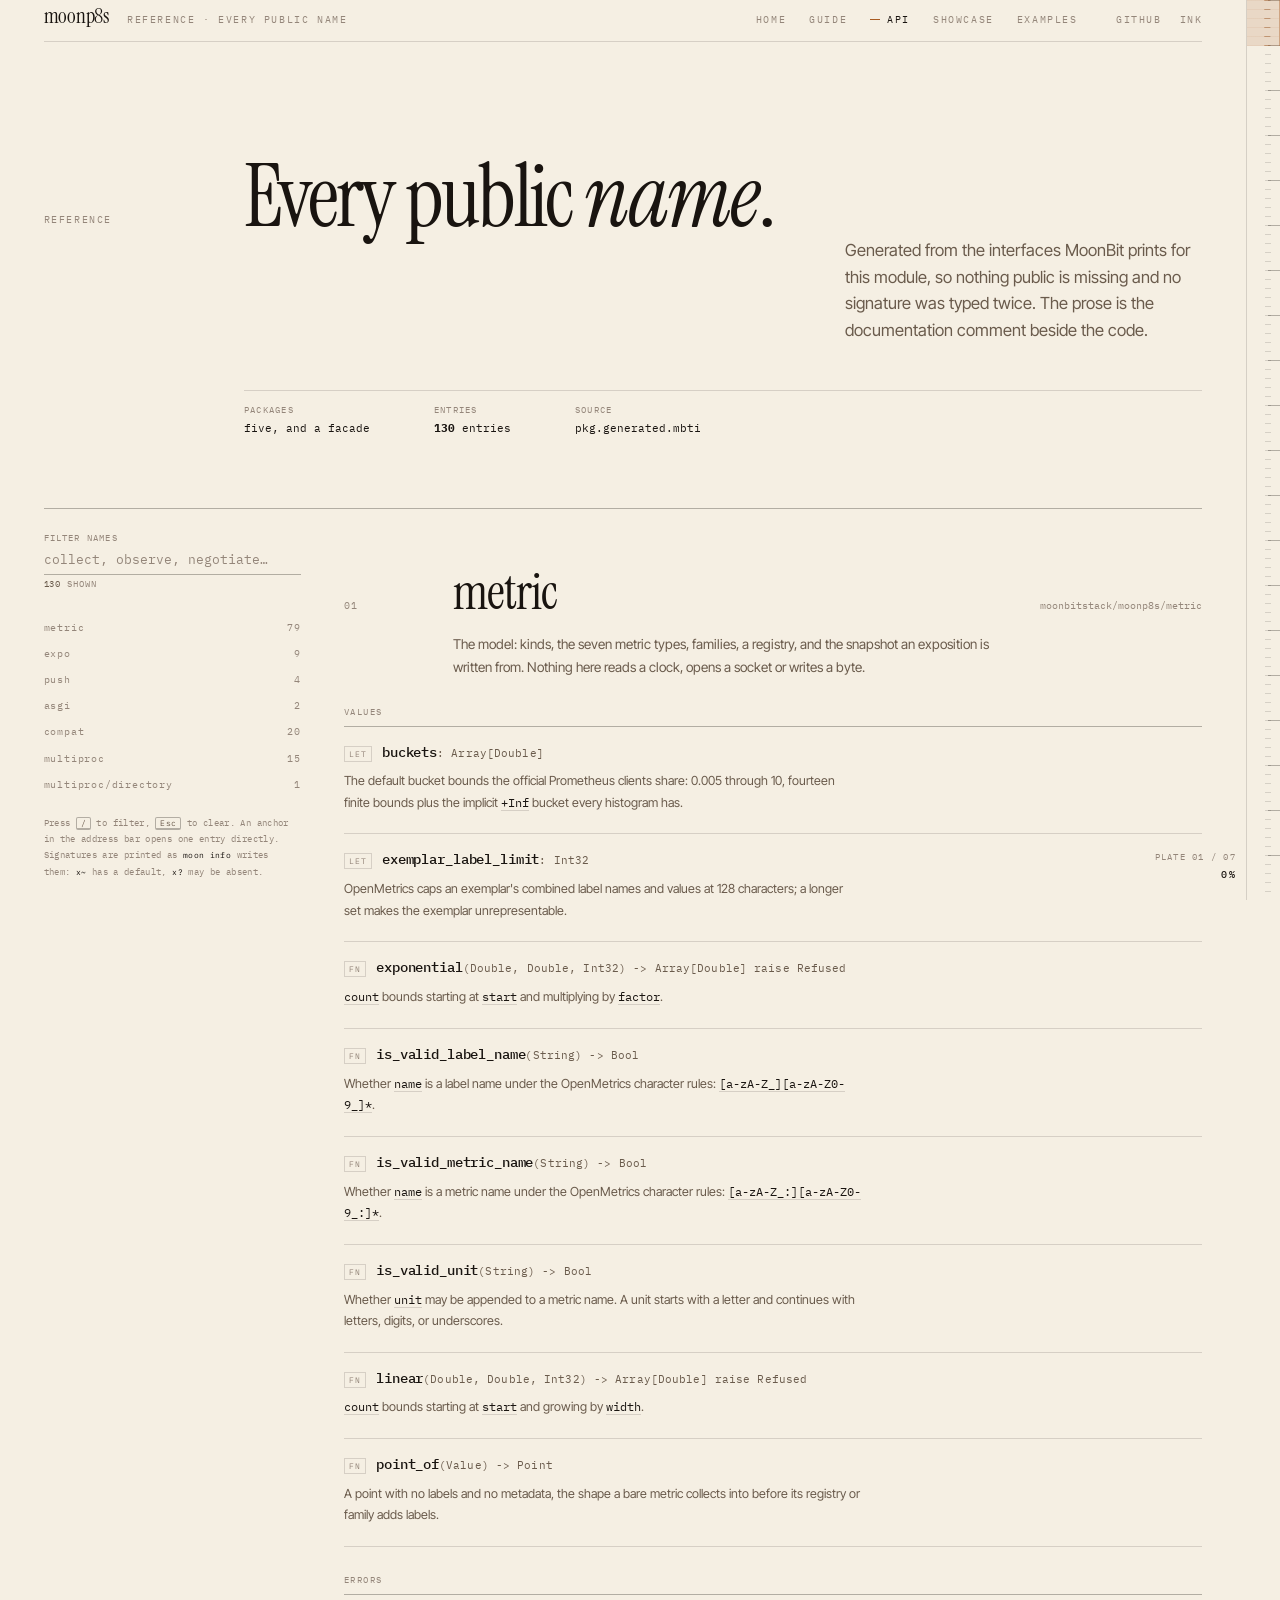
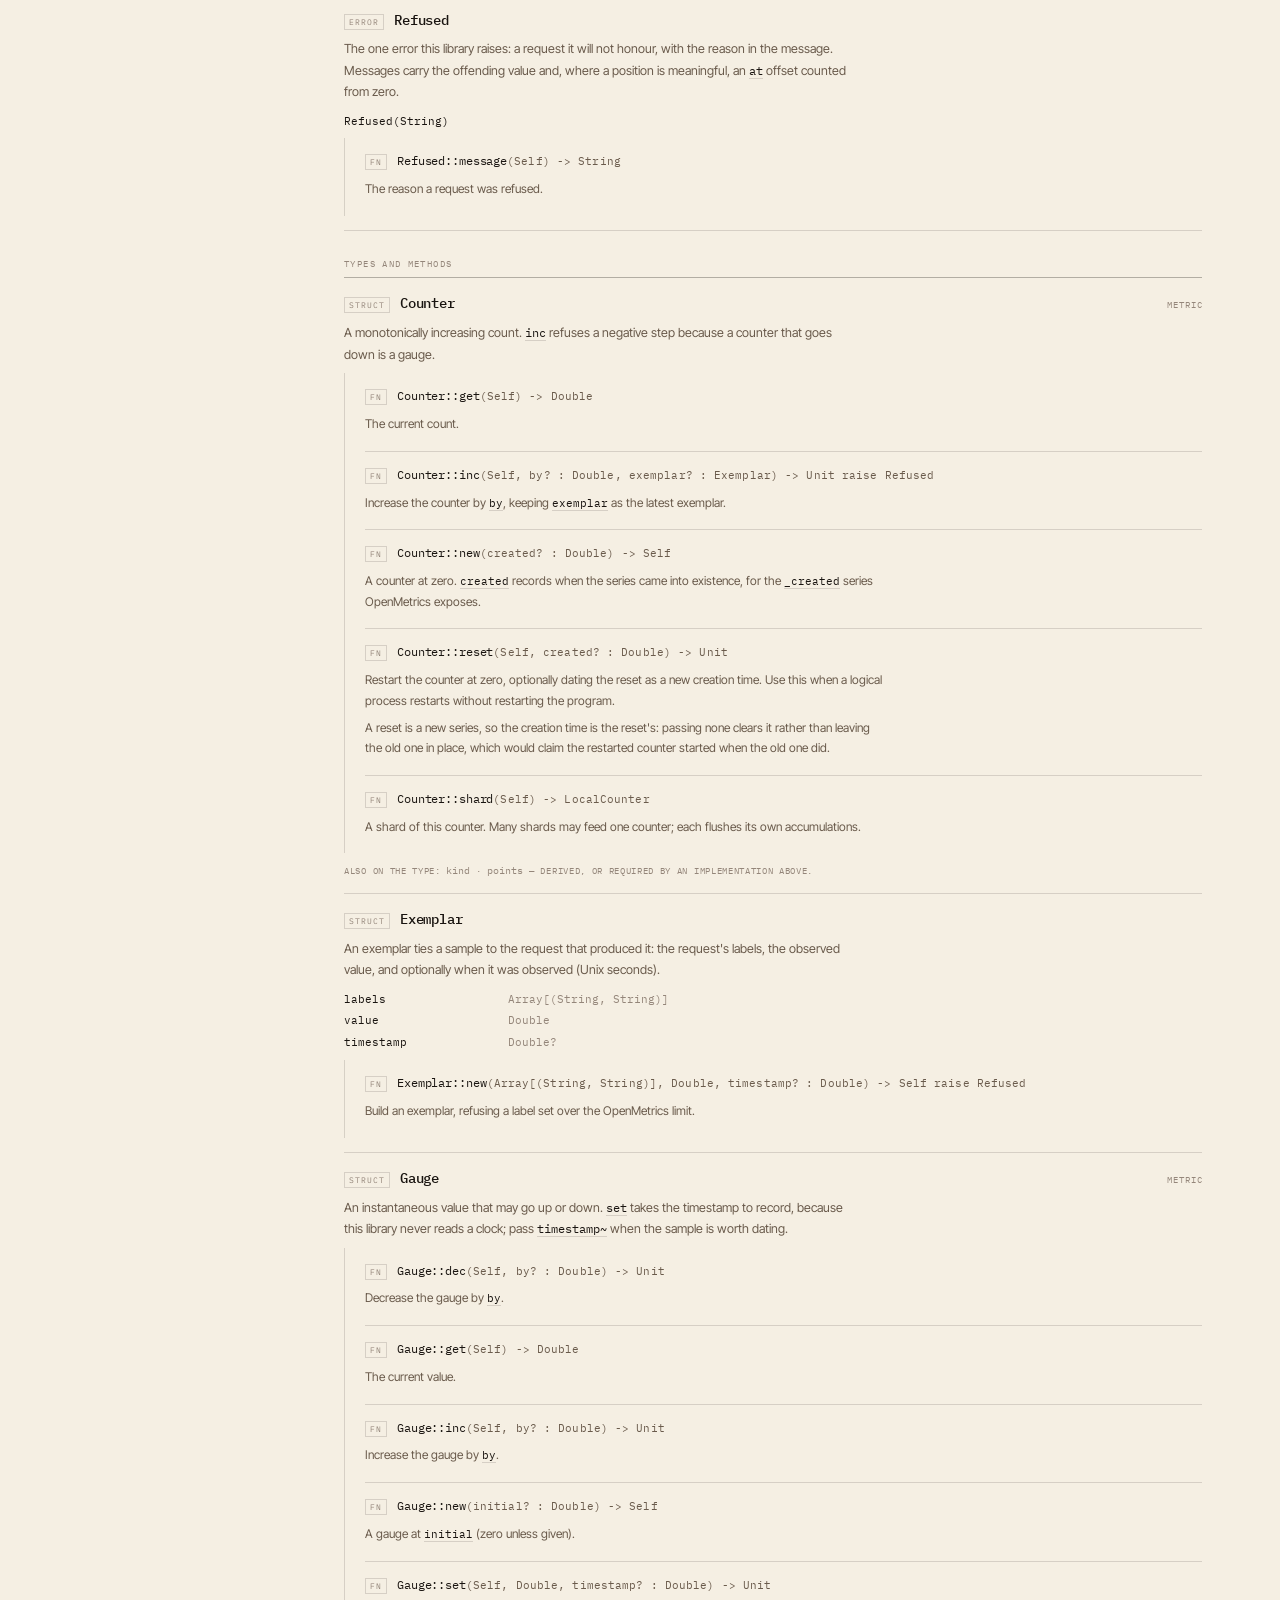
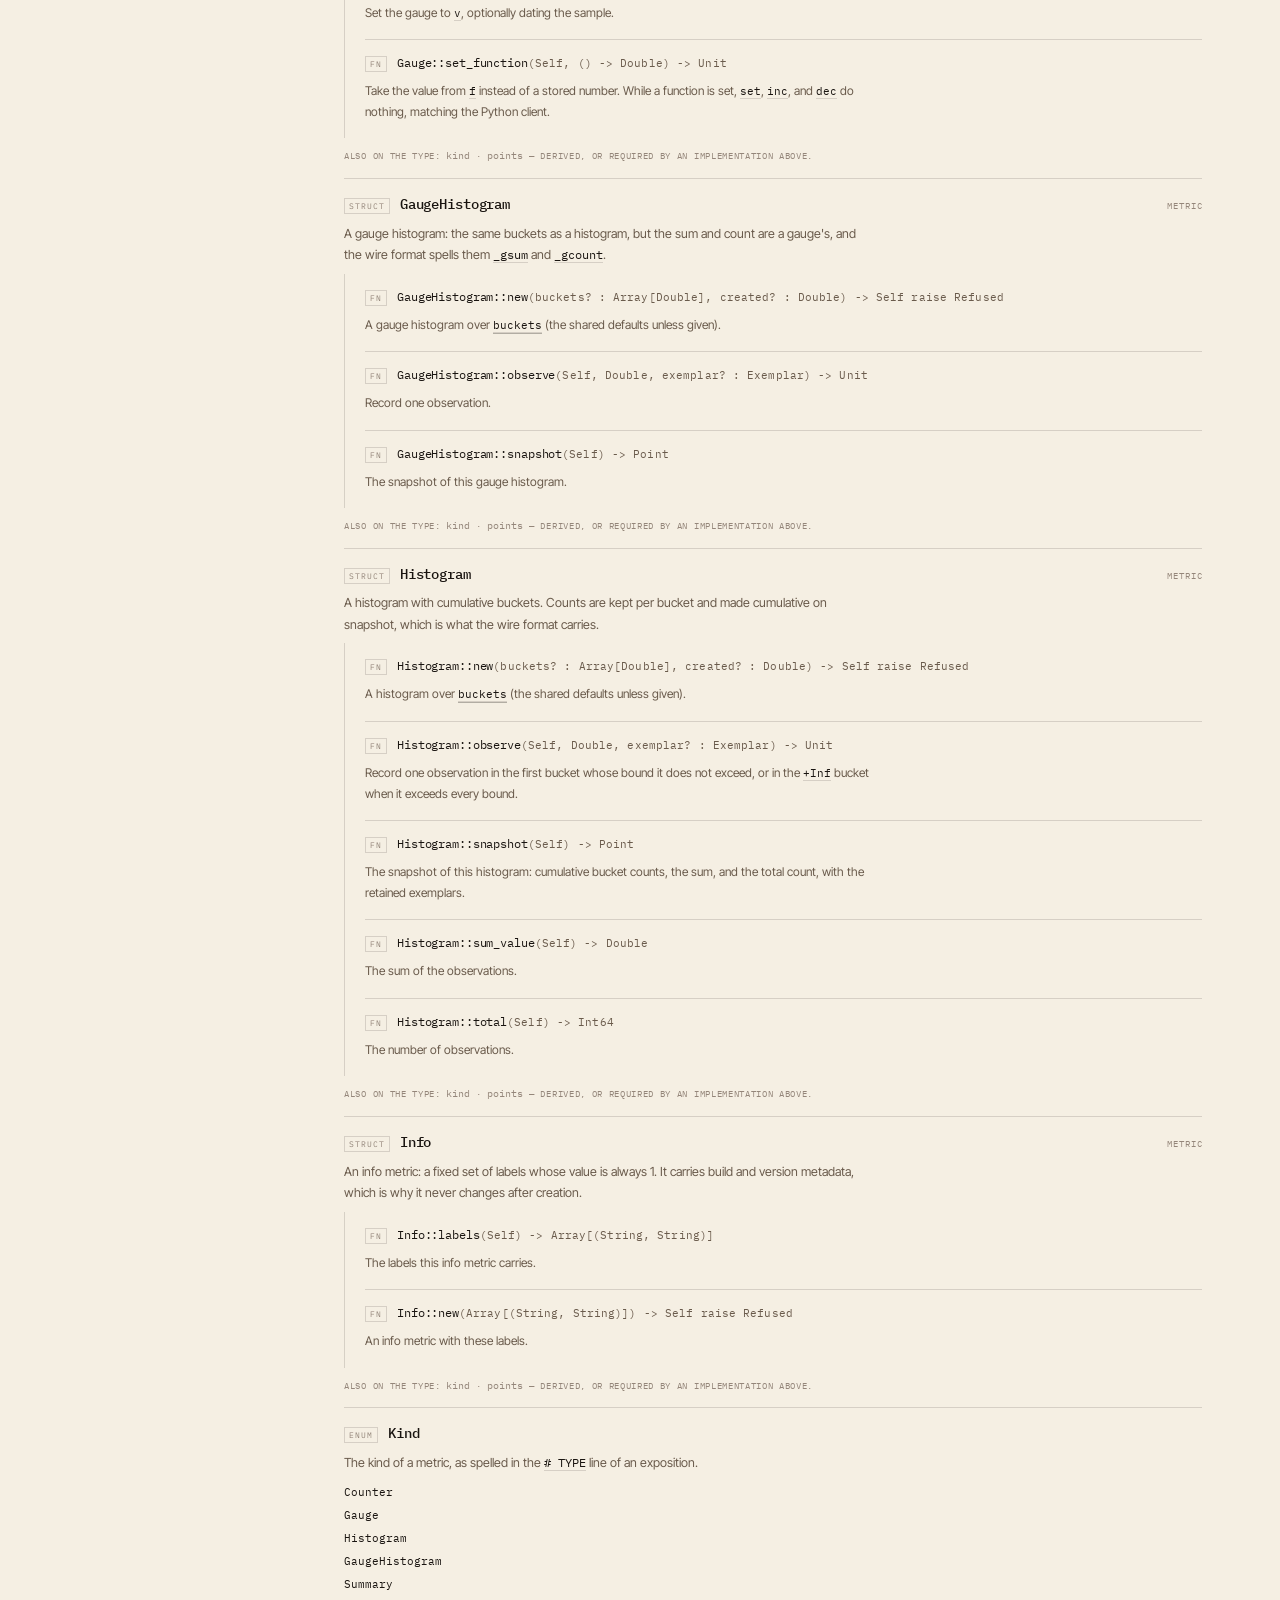
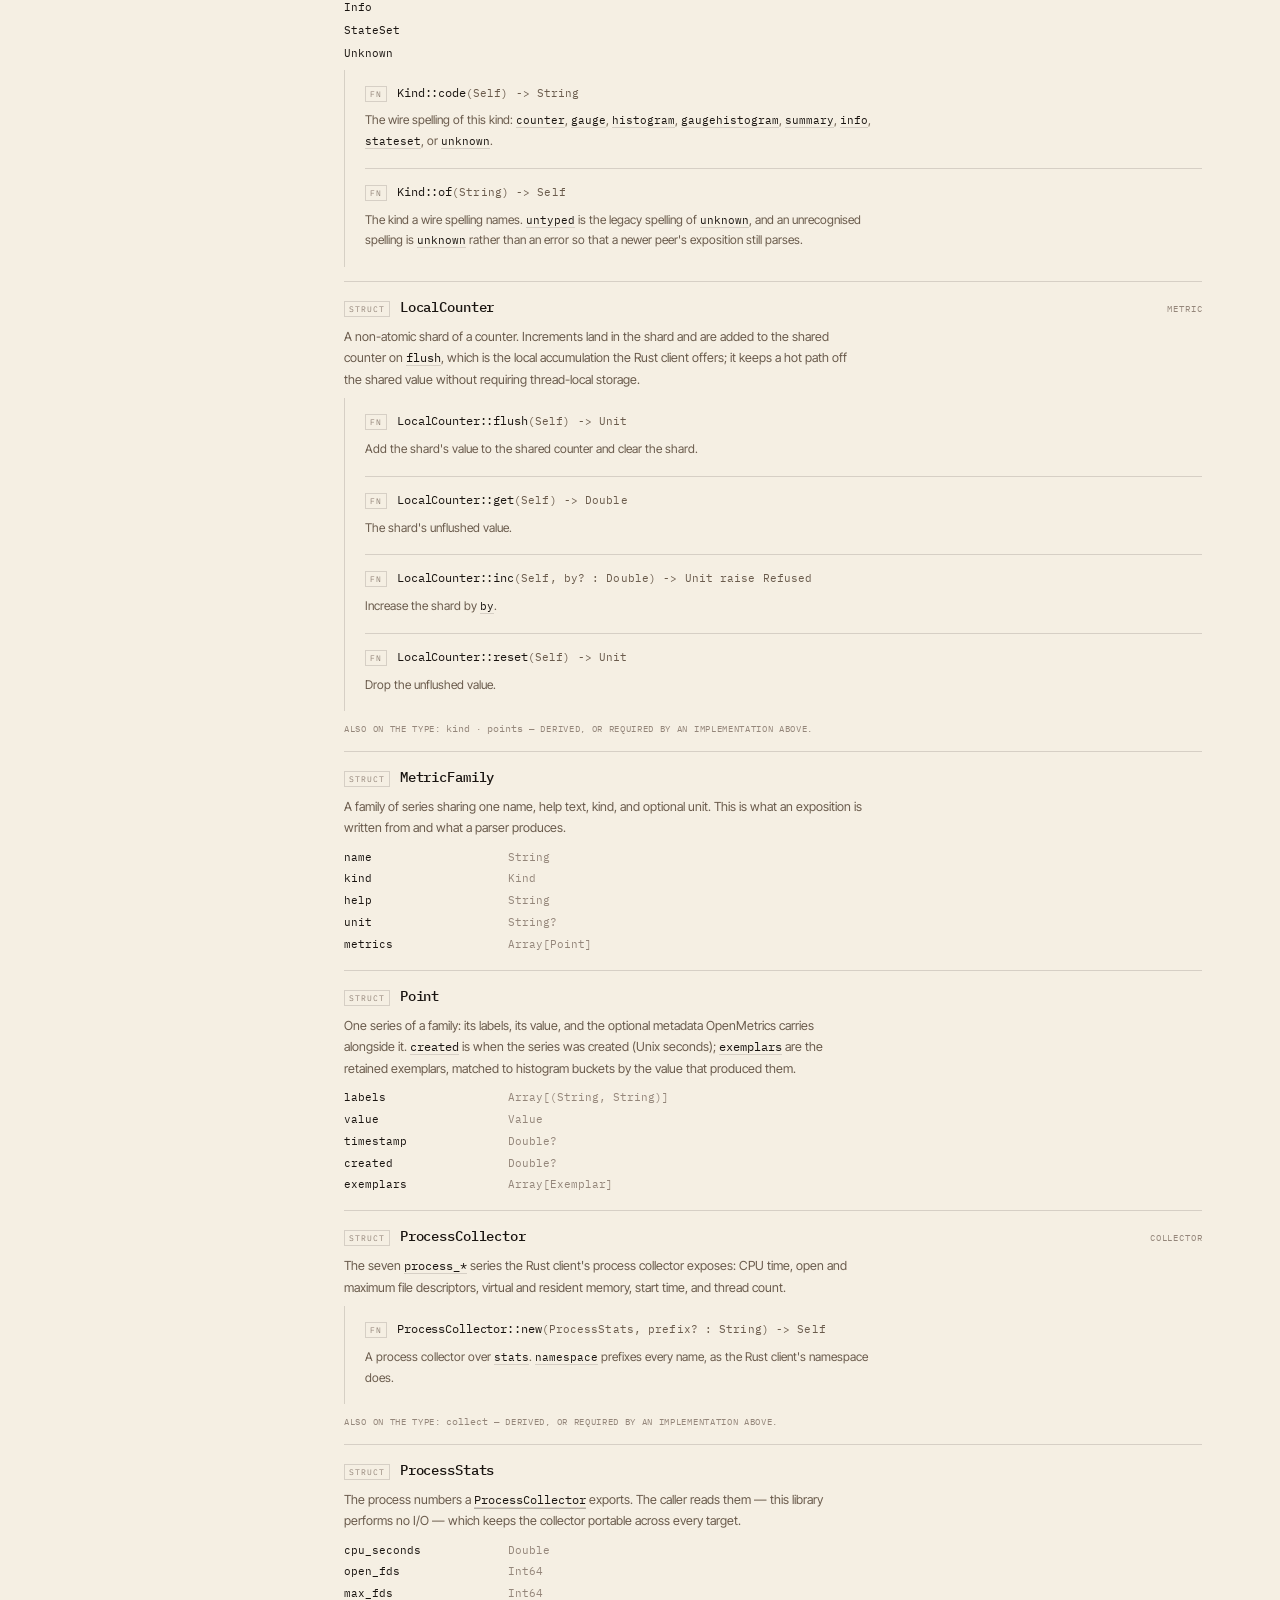
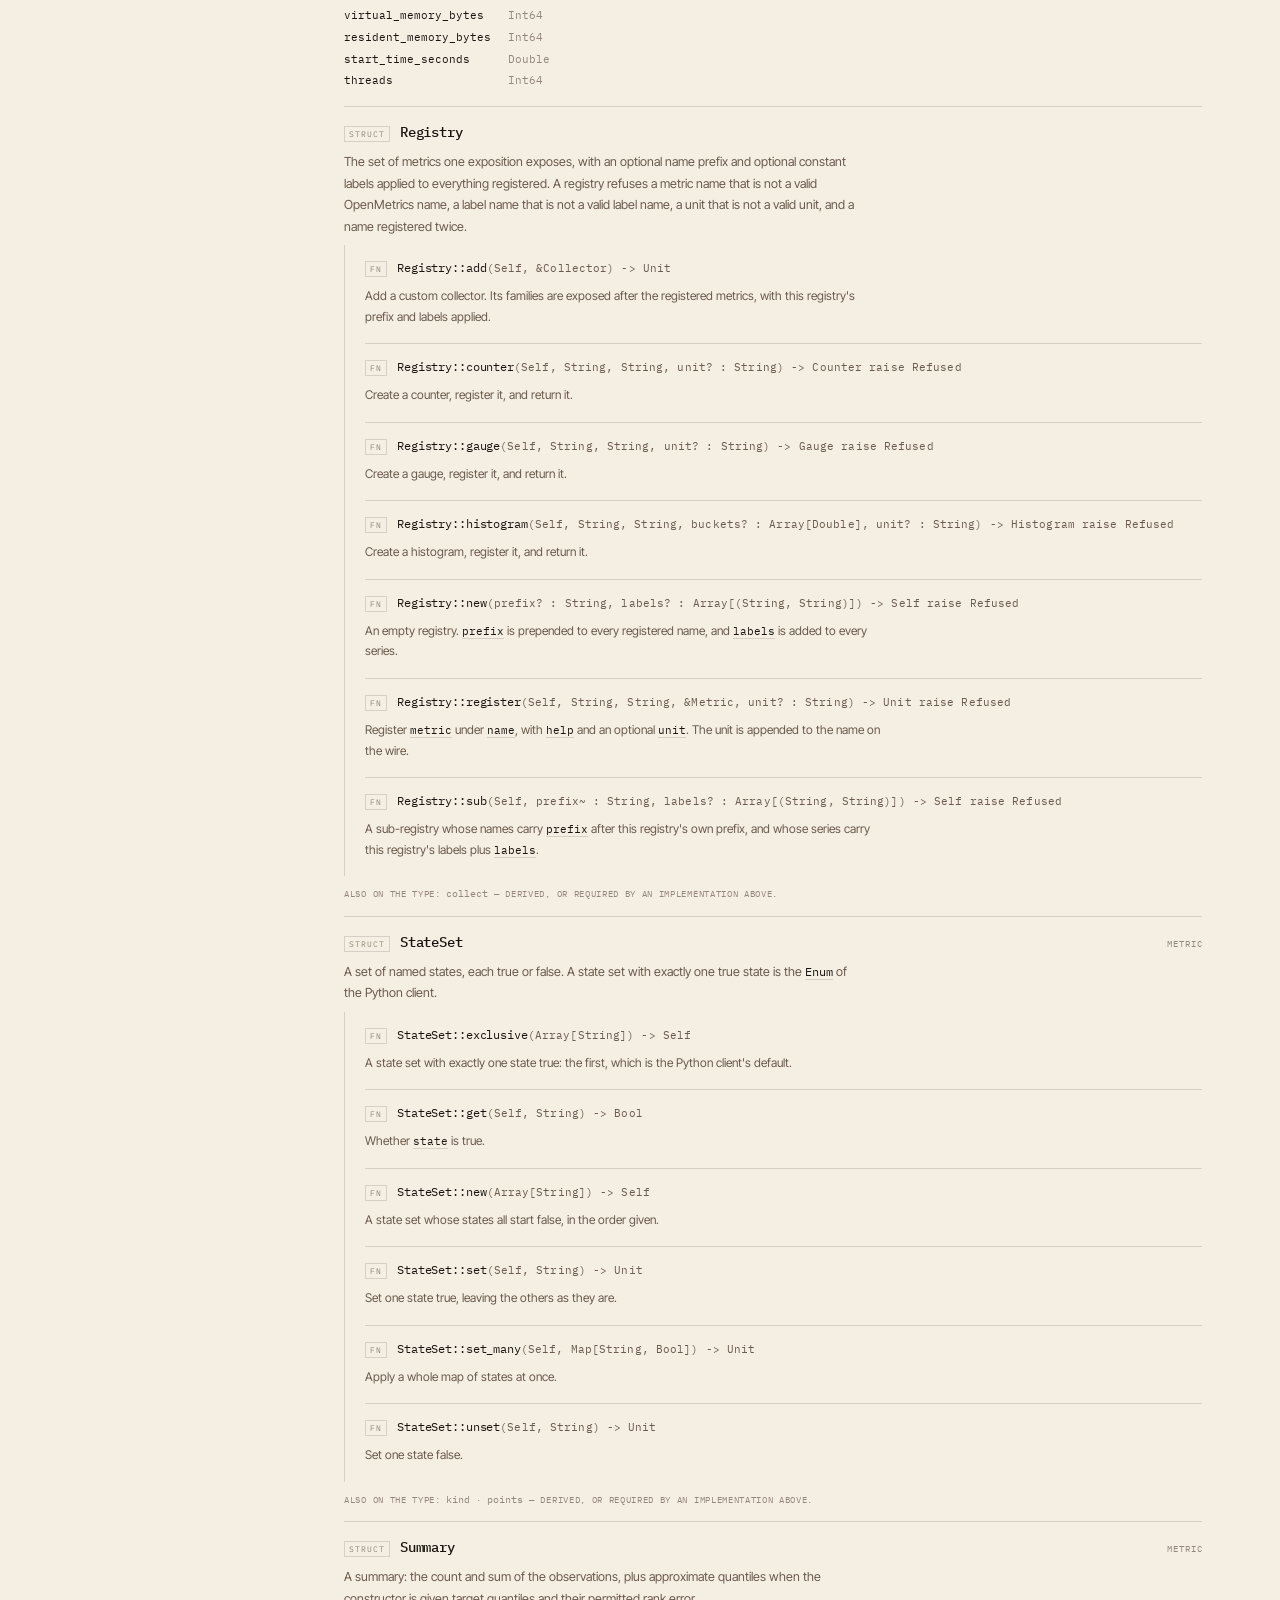
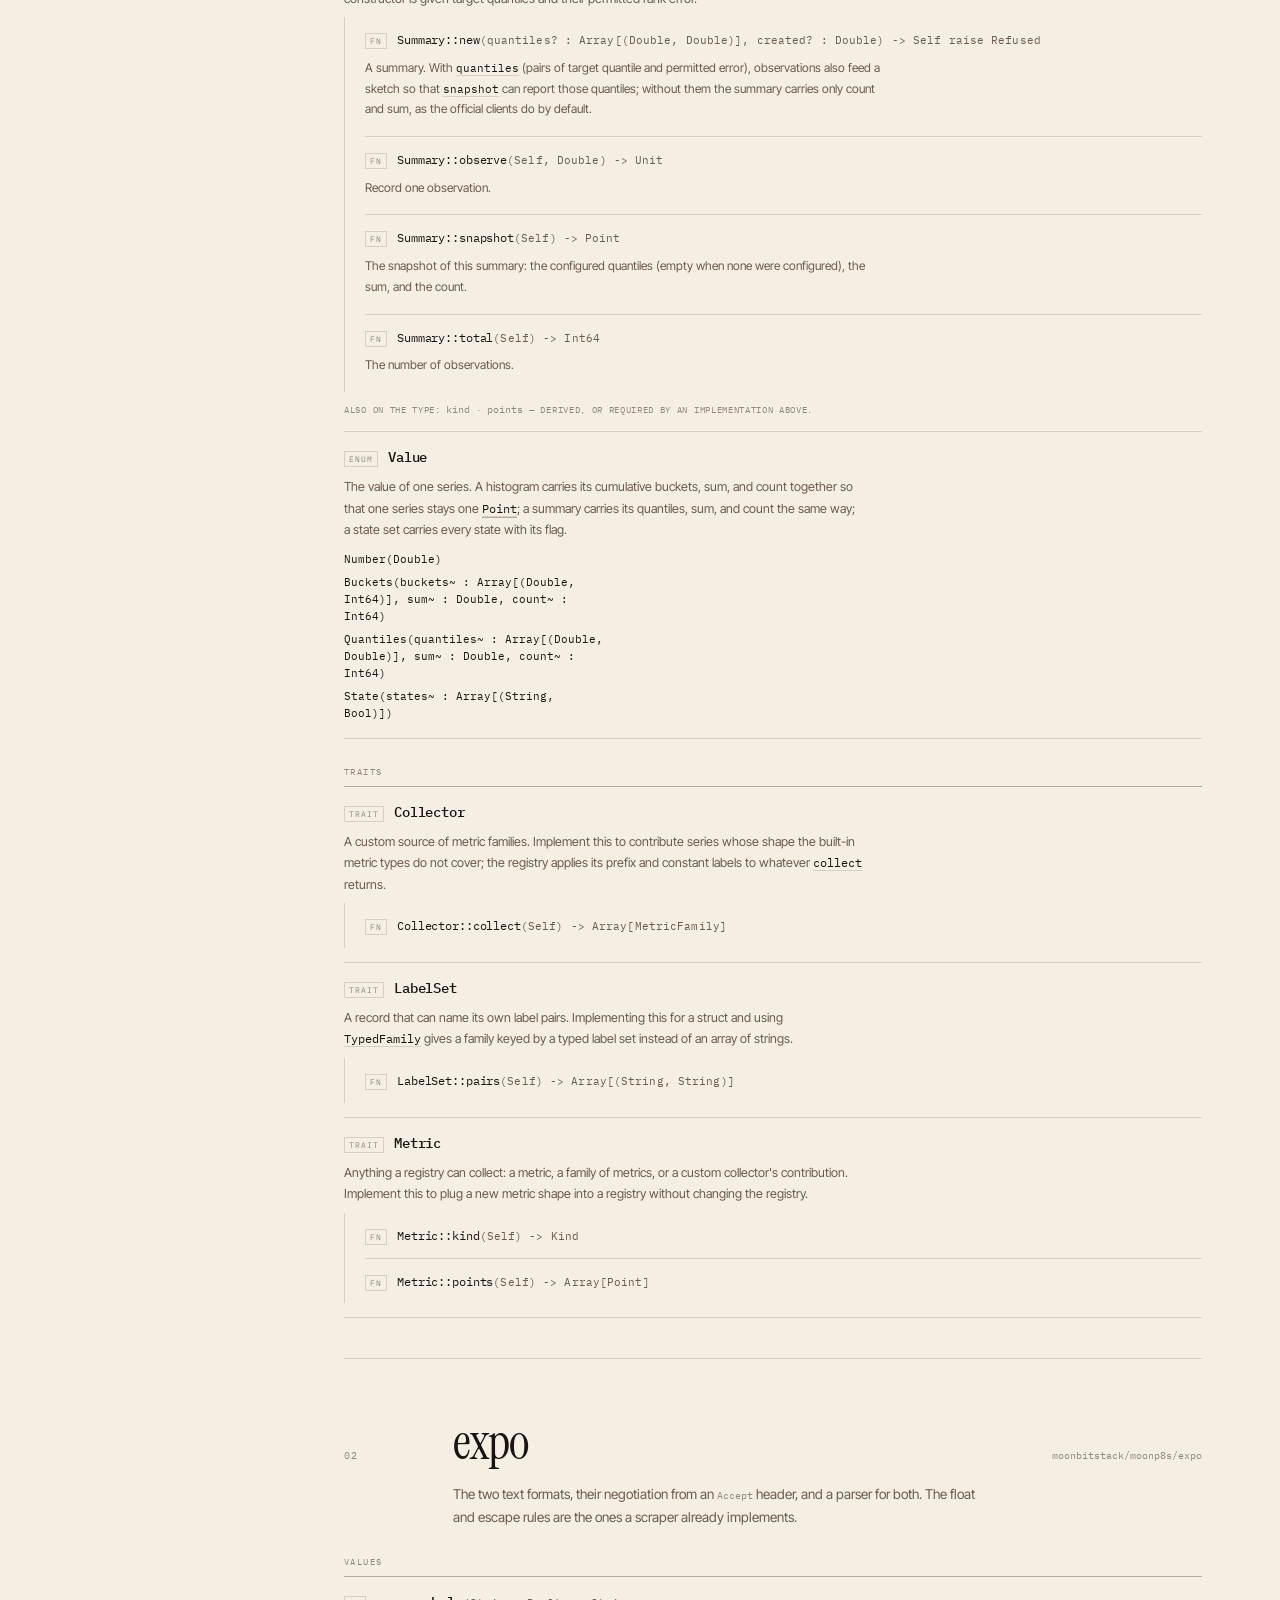
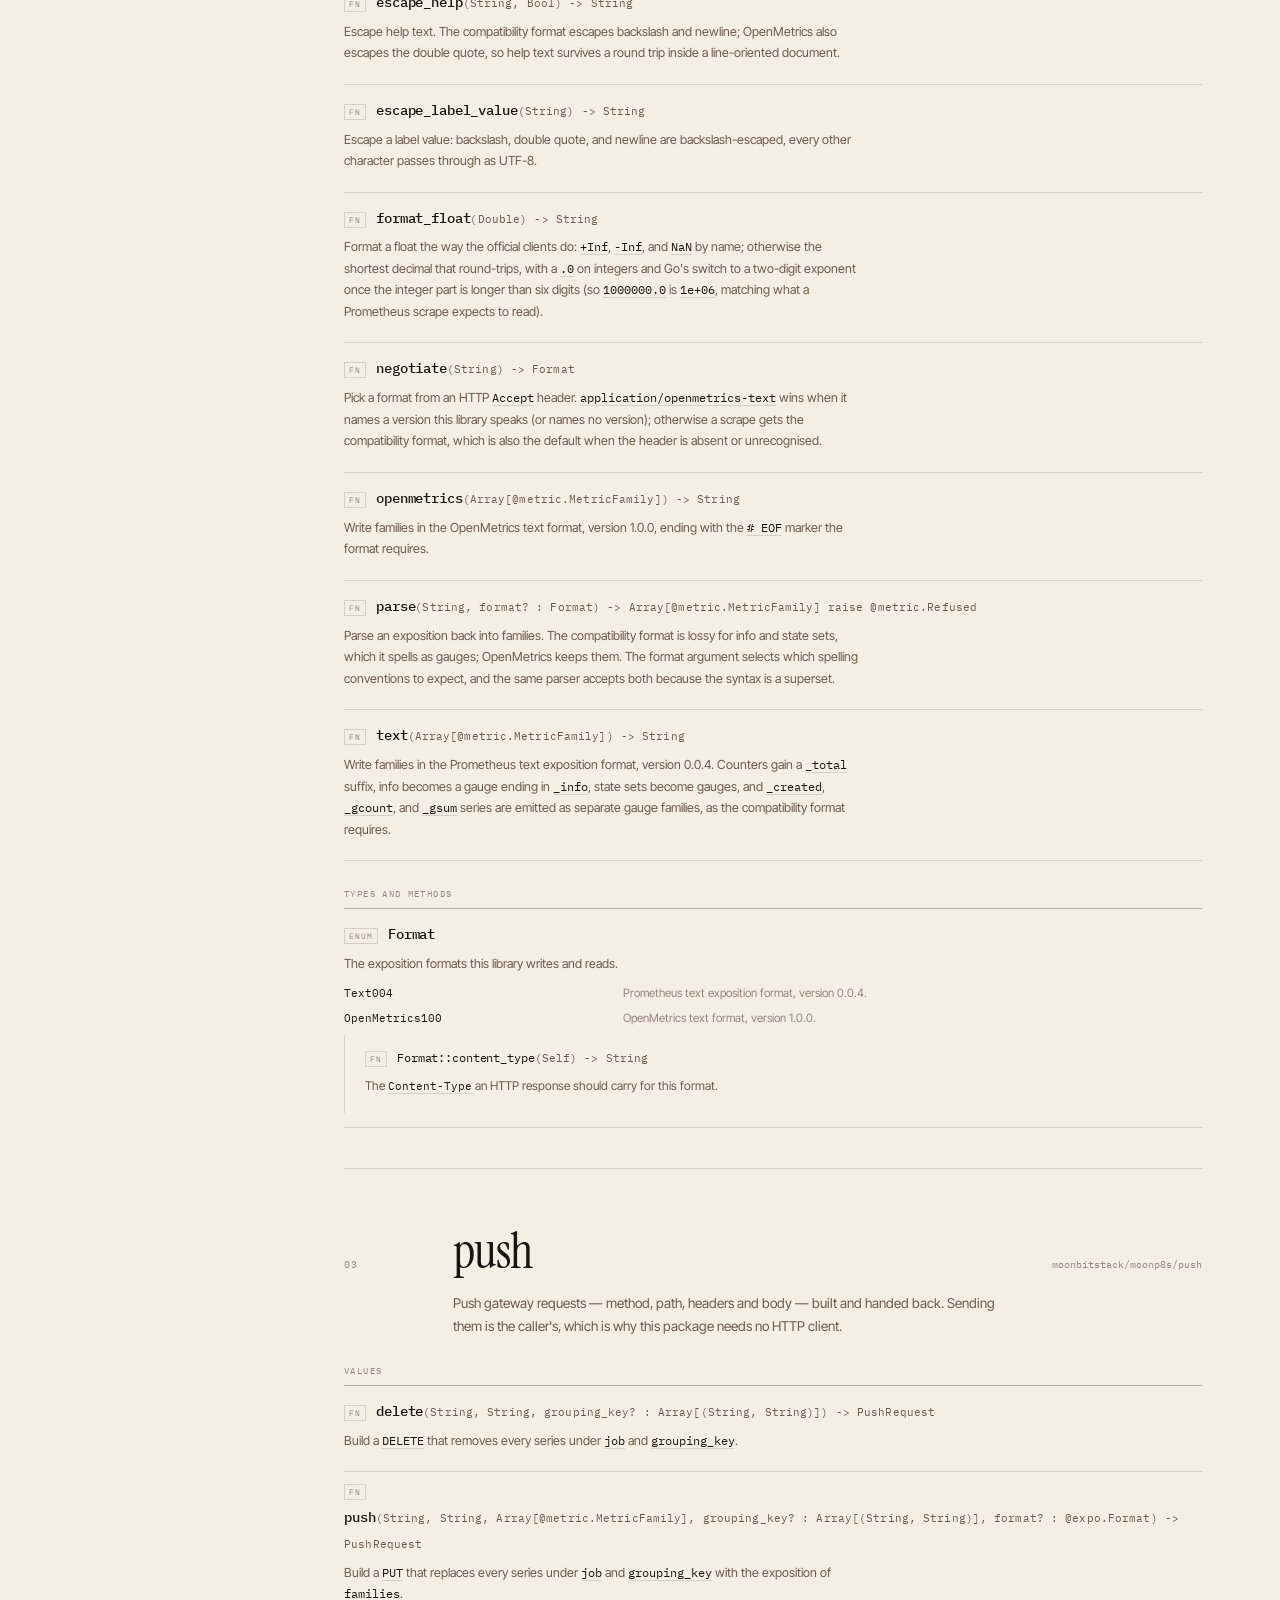
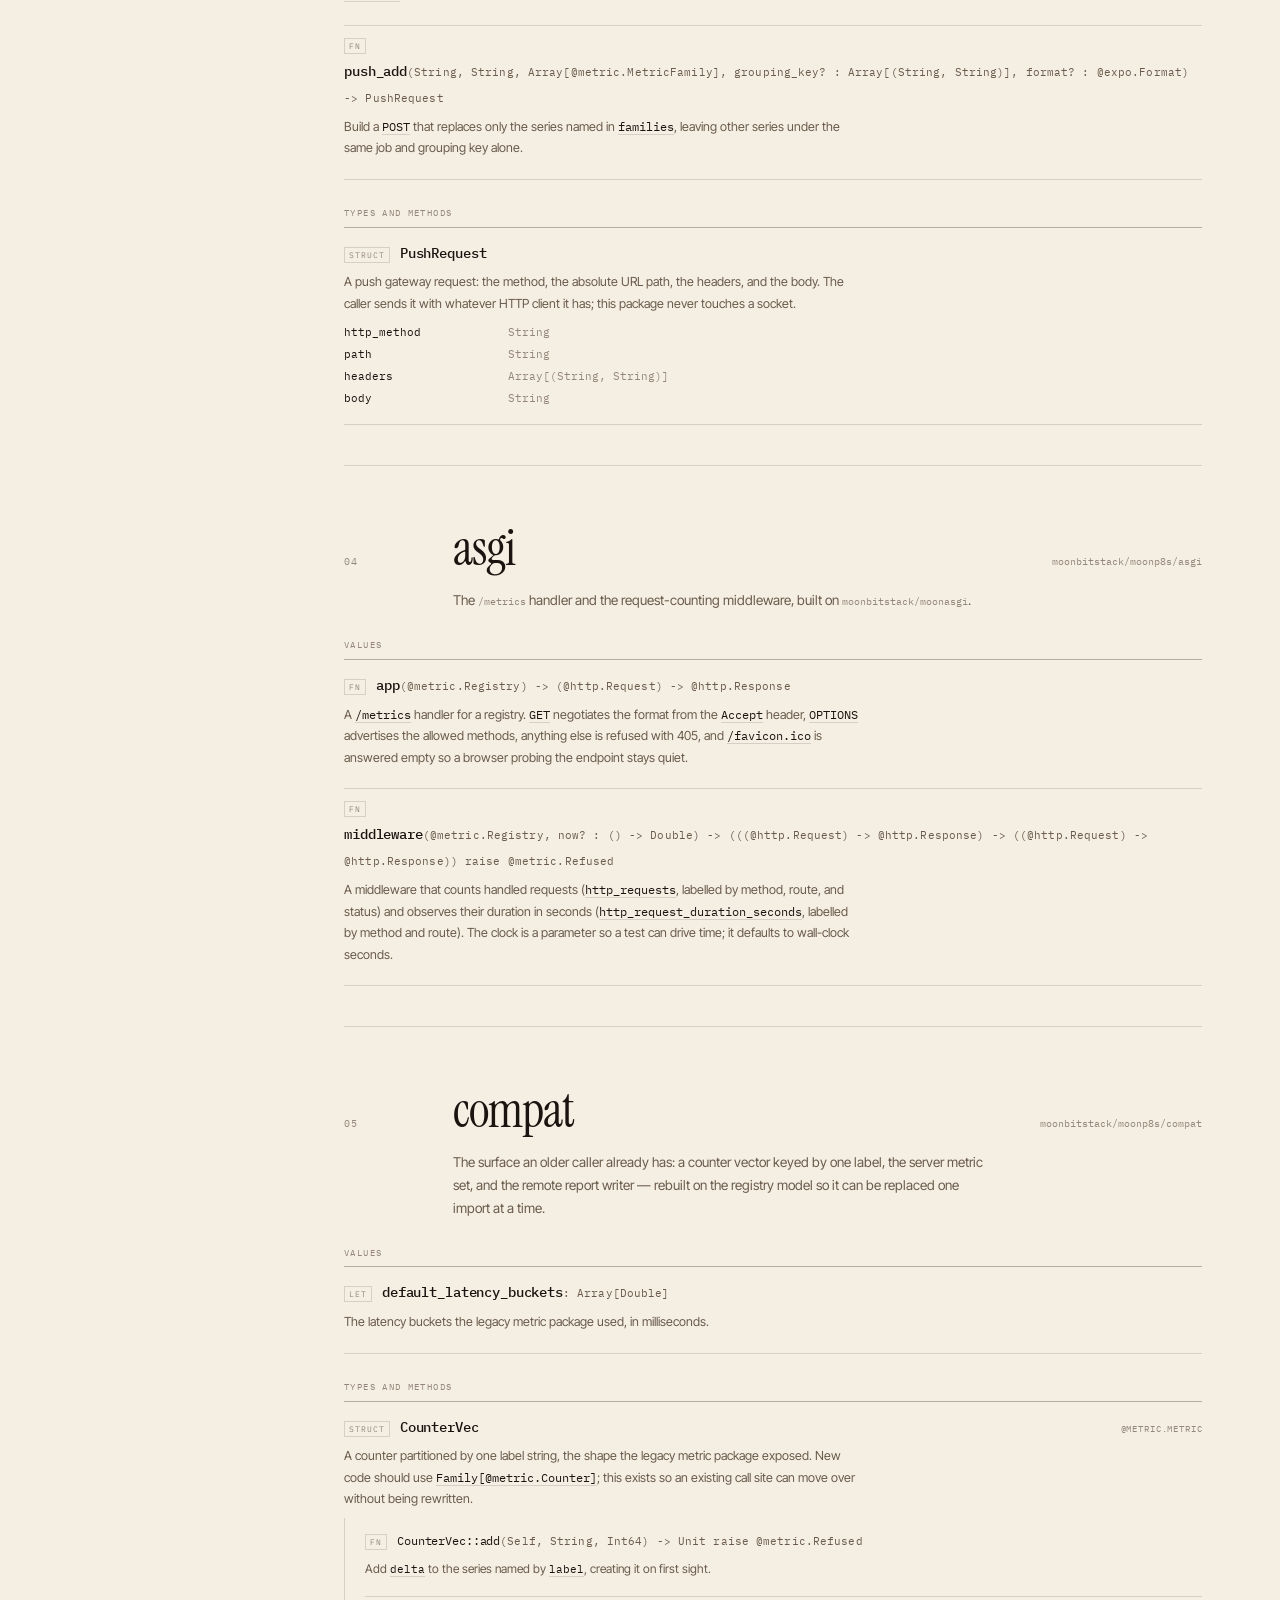
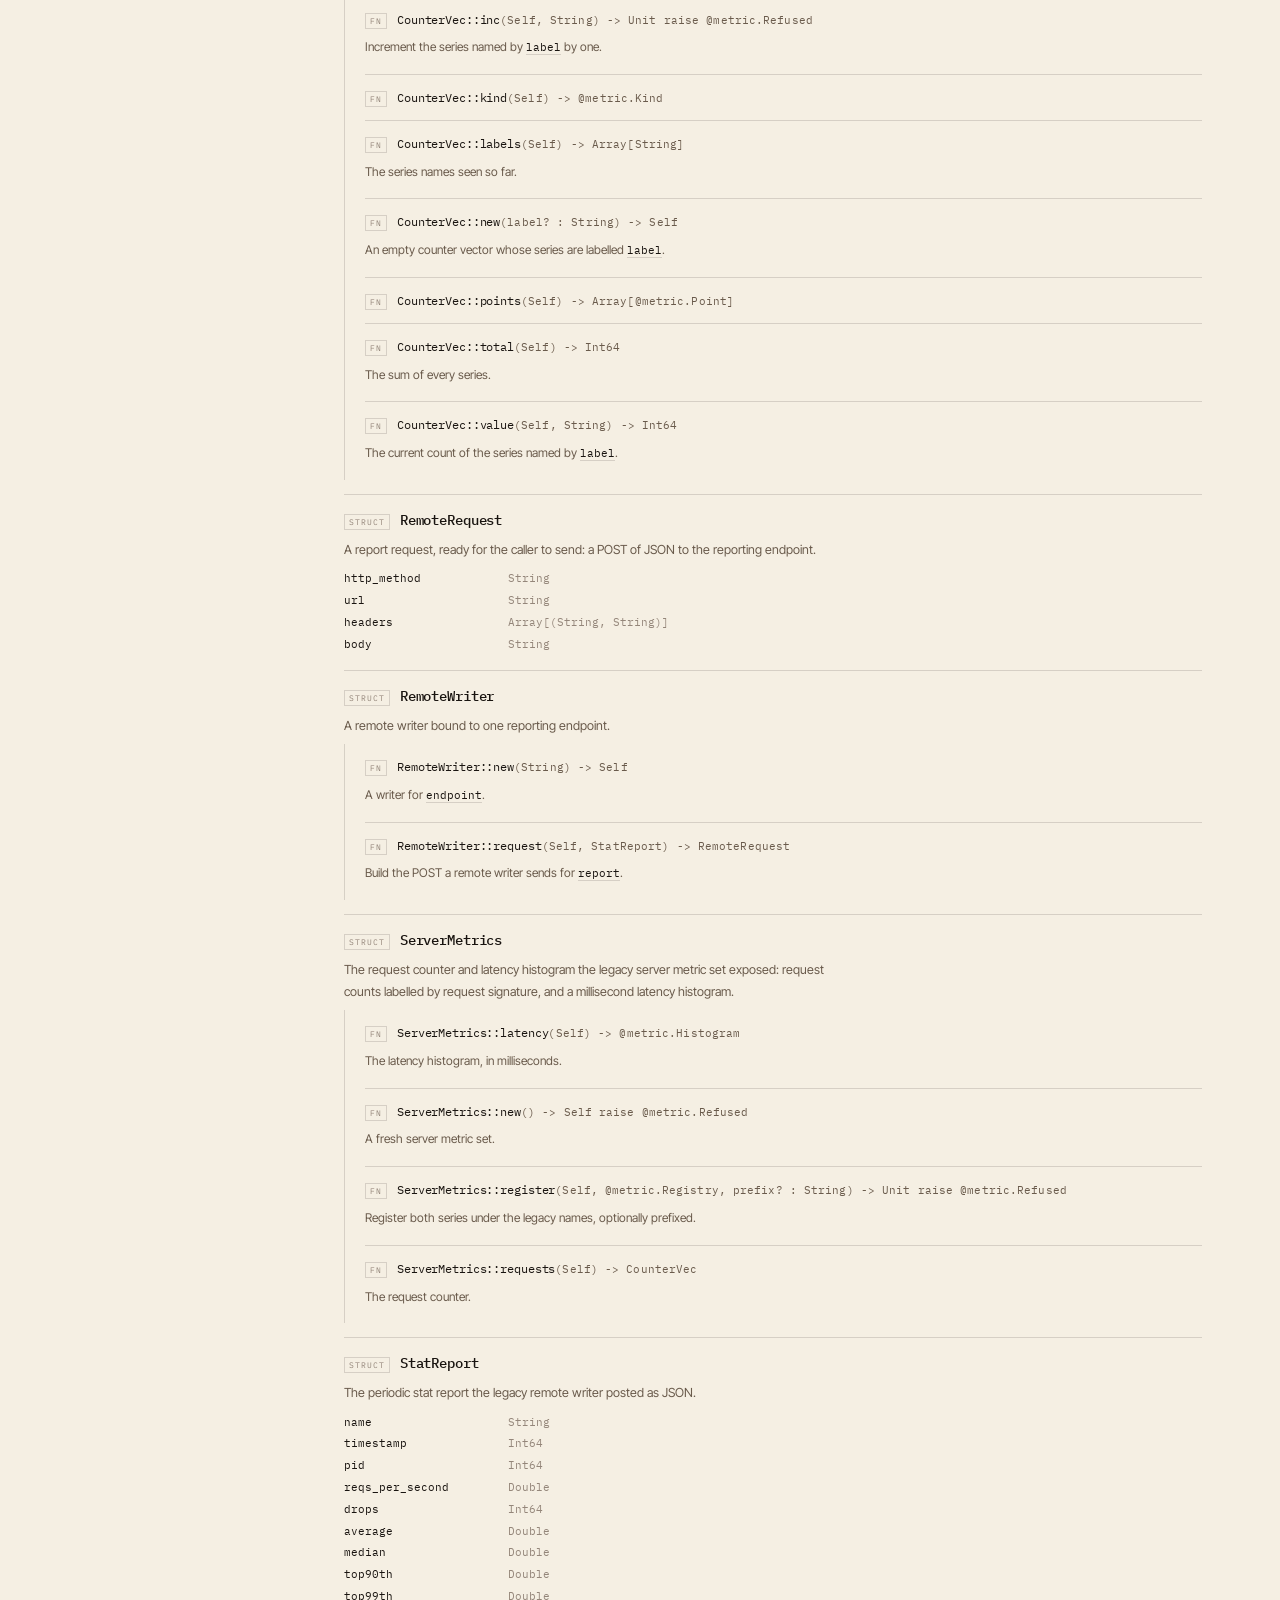
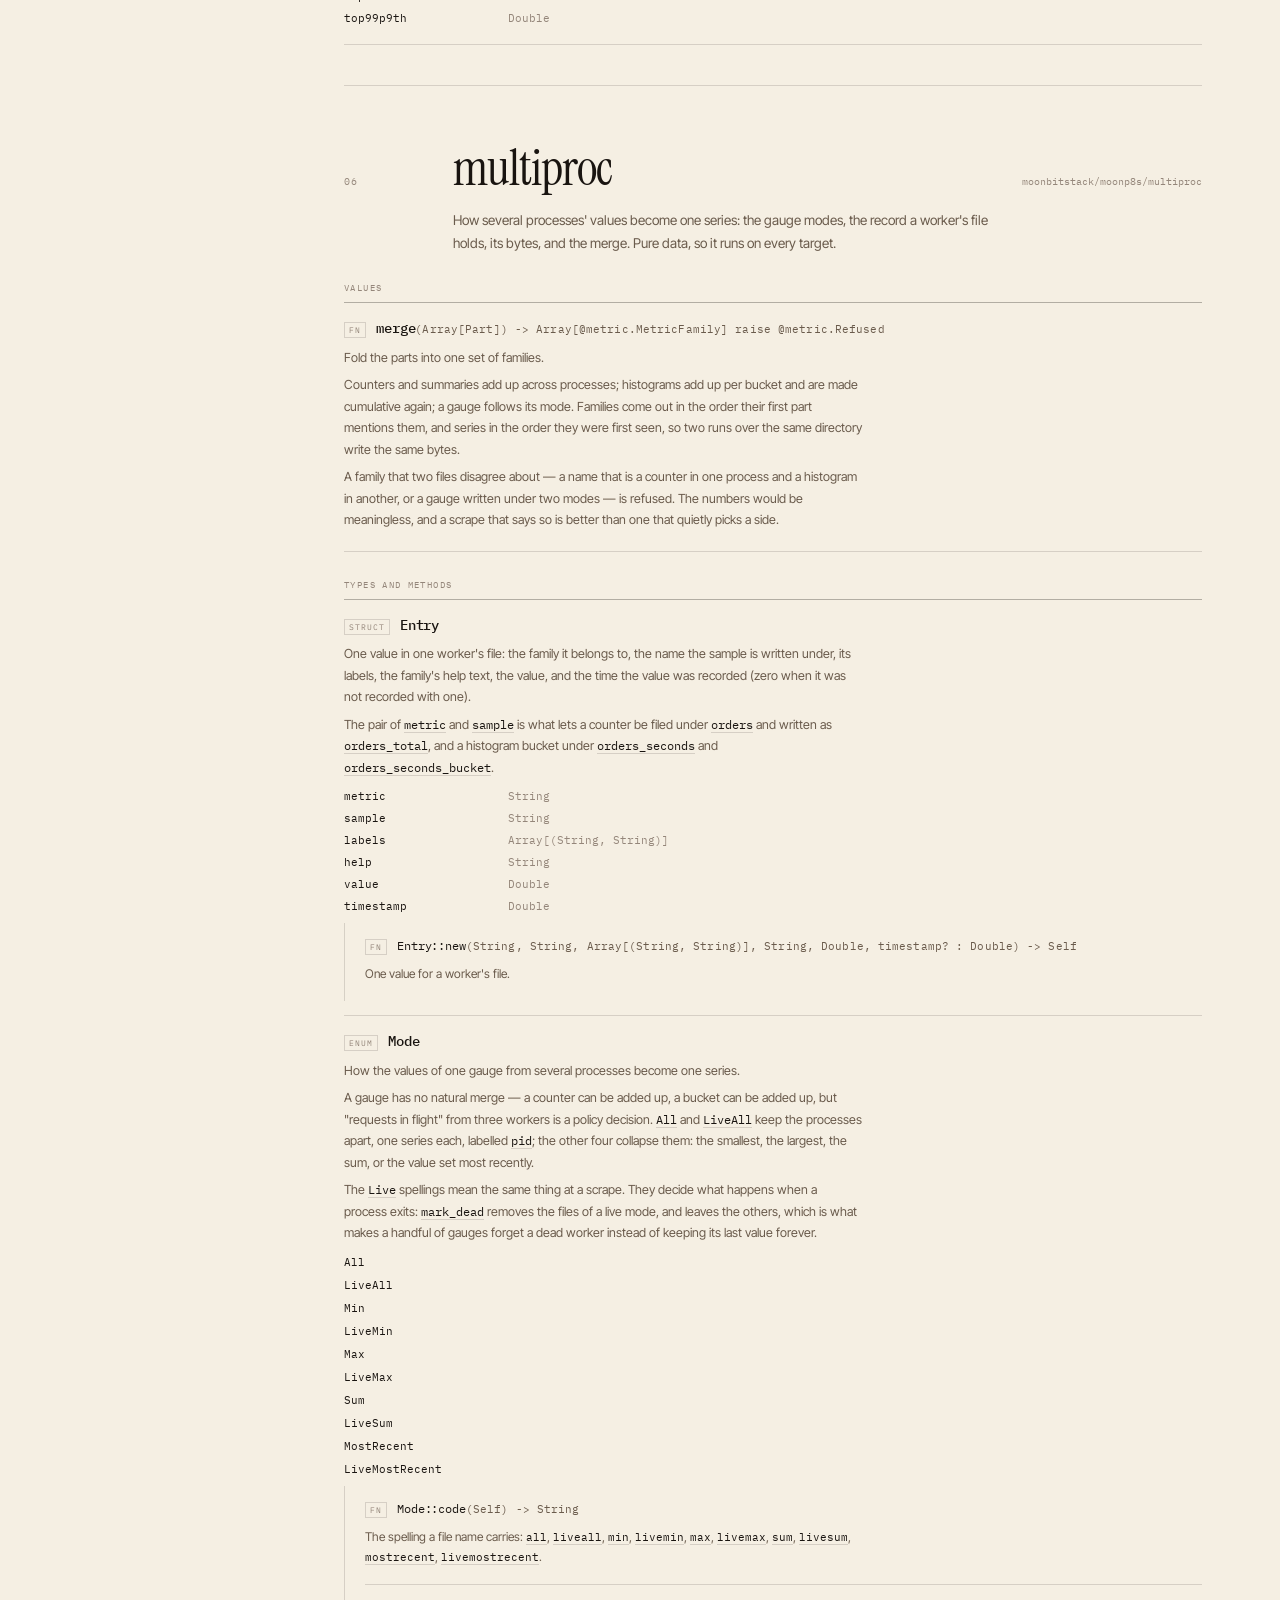
==== commit 691e10b0: "docs(moonp8s): the several processes, the new refusals, and a skill to use the library from. The she" ====
--- a/docs/api.html
+++ b/docs/api.html
@@ -102,6 +102,11 @@
               <a href="#push">push <span data-count-for="push">—</span></a>
               <a href="#asgi">asgi <span data-count-for="asgi">—</span></a>
               <a href="#compat">compat <span data-count-for="compat">—</span></a>
+              <a href="#multiproc">multiproc <span data-count-for="multiproc">—</span></a>
+              <a href="#multiproc-directory"
+                >multiproc/directory
+                <span data-count-for="multiproc-directory">—</span></a
+              >
             </nav>
             <p class="api-hint">
               Press <kbd>/</kbd> to filter, <kbd>Esc</kbd> to clear. An anchor in the
@@ -245,7 +250,8 @@
     <span class="api-kind">fn</span>
     <span class="api-call"><code class="api-name">Counter::reset</code><code class="api-sig">(Self, created? : Double) -&gt; Unit</code></span>
   </div>
-  <div class="api-doc"><p>Restart the counter at zero, optionally dating the reset as a new creation time. Use this when a logical process restarts without restarting the program.</p></div>
+  <div class="api-doc"><p>Restart the counter at zero, optionally dating the reset as a new creation time. Use this when a logical process restarts without restarting the program.</p>
+<p>A reset is a new series, so the creation time is the reset's: passing none clears it rather than leaving the old one in place, which would claim the restarted counter started when the old one did.</p></div>
 </article>
 <article class="api-entry api-method" id="metric-Counter-shard" data-name="Counter::shard">
   <div class="api-line">
@@ -1310,6 +1316,278 @@
 </div>
 <!-- END compat -->
             </section>
+
+            <section class="api-package" id="multiproc" data-ruler-section="multiproc">
+              <header class="api-package-head">
+                <span class="plate-no">06</span>
+                <h2>multiproc</h2>
+                <code>moonbitstack/moonp8s/multiproc</code>
+                <p>
+                  How several processes' values become one series: the gauge modes,
+                  the record a worker's file holds, its bytes, and the merge. Pure
+                  data, so it runs on every target.
+                </p>
+              </header>
+              <!-- BEGIN multiproc -->
+<!-- Generated by scripts/gen_api.py from pkg.generated.mbti and the documentation comments; do not edit by hand. -->
+<div class="api-group">
+  <h3 class="api-group-title">Values</h3>
+<article class="api-entry" id="multiproc-merge" data-name="merge">
+  <div class="api-line">
+    <span class="api-kind">fn</span>
+    <span class="api-call"><code class="api-name">merge</code><code class="api-sig">(Array[Part]) -&gt; Array[@metric.MetricFamily] raise @metric.Refused</code></span>
+  </div>
+  <div class="api-doc"><p>Fold the parts into one set of families.</p>
+<p>Counters and summaries add up across processes; histograms add up per bucket and are made cumulative again; a gauge follows its mode. Families come out in the order their first part mentions them, and series in the order they were first seen, so two runs over the same directory write the same bytes.</p>
+<p>A family that two files disagree about — a name that is a counter in one process and a histogram in another, or a gauge written under two modes — is refused. The numbers would be meaningless, and a scrape that says so is better than one that quietly picks a side.</p></div>
+</article>
+</div>
+<div class="api-group">
+  <h3 class="api-group-title">Types and methods</h3>
+<article class="api-entry" id="multiproc-Entry" data-name="Entry">
+  <div class="api-line">
+    <span class="api-kind">struct</span>
+    <span class="api-call"><code class="api-name">Entry</code></span>
+  </div>
+  <div class="api-doc"><p>One value in one worker's file: the family it belongs to, the name the sample is written under, its labels, the family's help text, the value, and the time the value was recorded (zero when it was not recorded with one).</p>
+<p>The pair of <code>metric</code> and <code>sample</code> is what lets a counter be filed under <code>orders</code> and written as <code>orders_total</code>, and a histogram bucket under <code>orders_seconds</code> and <code>orders_seconds_bucket</code>.</p></div>
+  <dl class="api-fields">
+    <div>
+      <dt>metric</dt>
+      <dd>String</dd>
+    </div>
+    <div>
+      <dt>sample</dt>
+      <dd>String</dd>
+    </div>
+    <div>
+      <dt>labels</dt>
+      <dd>Array[(String, String)]</dd>
+    </div>
+    <div>
+      <dt>help</dt>
+      <dd>String</dd>
+    </div>
+    <div>
+      <dt>value</dt>
+      <dd>Double</dd>
+    </div>
+    <div>
+      <dt>timestamp</dt>
+      <dd>Double</dd>
+    </div>
+  </dl>
+  <div class="api-methods">
+<article class="api-entry api-method" id="multiproc-Entry-new" data-name="Entry::new">
+  <div class="api-line">
+    <span class="api-kind">fn</span>
+    <span class="api-call"><code class="api-name">Entry::new</code><code class="api-sig">(String, String, Array[(String, String)], String, Double, timestamp? : Double) -&gt; Self</code></span>
+  </div>
+  <div class="api-doc"><p>One value for a worker's file.</p></div>
+</article>
+  </div>
+</article>
+<article class="api-entry" id="multiproc-Mode" data-name="Mode">
+  <div class="api-line">
+    <span class="api-kind">enum</span>
+    <span class="api-call"><code class="api-name">Mode</code></span>
+  </div>
+  <div class="api-doc"><p>How the values of one gauge from several processes become one series.</p>
+<p>A gauge has no natural merge — a counter can be added up, a bucket can be added up, but "requests in flight" from three workers is a policy decision. <code>All</code> and <code>LiveAll</code> keep the processes apart, one series each, labelled <code>pid</code>; the other four collapse them: the smallest, the largest, the sum, or the value set most recently.</p>
+<p>The <code>Live</code> spellings mean the same thing at a scrape. They decide what happens when a process exits: <code>mark_dead</code> removes the files of a live mode, and leaves the others, which is what makes a handful of gauges forget a dead worker instead of keeping its last value forever.</p></div>
+  <div class="api-variants">
+    <div class="api-variant">
+      <code>All</code>
+      <p></p>
+    </div>
+    <div class="api-variant">
+      <code>LiveAll</code>
+      <p></p>
+    </div>
+    <div class="api-variant">
+      <code>Min</code>
+      <p></p>
+    </div>
+    <div class="api-variant">
+      <code>LiveMin</code>
+      <p></p>
+    </div>
+    <div class="api-variant">
+      <code>Max</code>
+      <p></p>
+    </div>
+    <div class="api-variant">
+      <code>LiveMax</code>
+      <p></p>
+    </div>
+    <div class="api-variant">
+      <code>Sum</code>
+      <p></p>
+    </div>
+    <div class="api-variant">
+      <code>LiveSum</code>
+      <p></p>
+    </div>
+    <div class="api-variant">
+      <code>MostRecent</code>
+      <p></p>
+    </div>
+    <div class="api-variant">
+      <code>LiveMostRecent</code>
+      <p></p>
+    </div>
+  </div>
+  <div class="api-methods">
+<article class="api-entry api-method" id="multiproc-Mode-code" data-name="Mode::code">
+  <div class="api-line">
+    <span class="api-kind">fn</span>
+    <span class="api-call"><code class="api-name">Mode::code</code><code class="api-sig">(Self) -&gt; String</code></span>
+  </div>
+  <div class="api-doc"><p>The spelling a file name carries: <code>all</code>, <code>liveall</code>, <code>min</code>, <code>livemin</code>, <code>max</code>, <code>livemax</code>, <code>sum</code>, <code>livesum</code>, <code>mostrecent</code>, <code>livemostrecent</code>.</p></div>
+</article>
+<article class="api-entry api-method" id="multiproc-Mode-is_live" data-name="Mode::is_live">
+  <div class="api-line">
+    <span class="api-kind">fn</span>
+    <span class="api-call"><code class="api-name">Mode::is_live</code><code class="api-sig">(Self) -&gt; Bool</code></span>
+  </div>
+  <div class="api-doc"><p>Whether this mode forgets a process when it exits. <code>mark_dead</code> removes the files of these modes only.</p></div>
+</article>
+<article class="api-entry api-method" id="multiproc-Mode-is_most_recent" data-name="Mode::is_most_recent">
+  <div class="api-line">
+    <span class="api-kind">fn</span>
+    <span class="api-call"><code class="api-name">Mode::is_most_recent</code><code class="api-sig">(Self) -&gt; Bool</code></span>
+  </div>
+  <div class="api-doc"><p>Whether this mode keeps the value set most recently instead of combining values, which is why a most-recent gauge cannot be stepped with <code>inc</code>.</p></div>
+</article>
+<article class="api-entry api-method" id="multiproc-Mode-is_separate" data-name="Mode::is_separate">
+  <div class="api-line">
+    <span class="api-kind">fn</span>
+    <span class="api-call"><code class="api-name">Mode::is_separate</code><code class="api-sig">(Self) -&gt; Bool</code></span>
+  </div>
+  <div class="api-doc"><p>Whether this mode keeps the processes apart, one series per <code>pid</code>.</p></div>
+</article>
+<article class="api-entry api-method" id="multiproc-Mode-of" data-name="Mode::of">
+  <div class="api-line">
+    <span class="api-kind">fn</span>
+    <span class="api-call"><code class="api-name">Mode::of</code><code class="api-sig">(String) -&gt; Self raise @metric.Refused</code></span>
+  </div>
+  <div class="api-doc"><p>The mode a file name spells. An unknown spelling is refused: it would change what the numbers mean, which is worse than a failed scrape.</p></div>
+</article>
+  </div>
+</article>
+<article class="api-entry" id="multiproc-Part" data-name="Part">
+  <div class="api-line">
+    <span class="api-kind">struct</span>
+    <span class="api-call"><code class="api-name">Part</code></span>
+  </div>
+  <div class="api-doc"><p>One worker's file, decoded: whose it is, what kind of metric it holds, the gauge mode it was written for, and its values.</p></div>
+  <dl class="api-fields">
+    <div>
+      <dt>pid</dt>
+      <dd>String</dd>
+      <dd class="api-field-doc"><p>The process the file belongs to, as the <code>pid</code> label carries it.</p></dd>
+    </div>
+    <div>
+      <dt>kind</dt>
+      <dd>@metric.Kind</dd>
+    </div>
+    <div>
+      <dt>mode</dt>
+      <dd>Mode?</dd>
+      <dd class="api-field-doc"><p>The gauge mode, for a file of gauges; <code>None</code> for every other kind.</p></dd>
+    </div>
+    <div>
+      <dt>entries</dt>
+      <dd>Array[Entry]</dd>
+    </div>
+  </dl>
+  <div class="api-methods">
+<article class="api-entry api-method" id="multiproc-Part-decode" data-name="Part::decode">
+  <div class="api-line">
+    <span class="api-kind">fn</span>
+    <span class="api-call"><code class="api-name">Part::decode</code><code class="api-sig">(String, Bytes) -&gt; Self raise @metric.Refused</code></span>
+  </div>
+  <div class="api-doc"><p>Decode one worker's file. A file shorter than its header claims is refused rather than half-read: a torn file means a writer that does not write whole files, and guessing at the remainder would report numbers nobody wrote.</p></div>
+</article>
+<article class="api-entry api-method" id="multiproc-Part-encode" data-name="Part::encode">
+  <div class="api-line">
+    <span class="api-kind">fn</span>
+    <span class="api-call"><code class="api-name">Part::encode</code><code class="api-sig">(Self) -&gt; Bytes</code></span>
+  </div>
+  <div class="api-doc"><p>The bytes of this part: a four-byte used count, four bytes of padding, then one record per entry — a key length, the key, padding to an eight-byte boundary, the value, and the timestamp, each value a little-endian double.</p>
+<p>This is the layout the official clients' multiprocess mode uses, which is the point: a directory of these files is readable by them and by this library alike.</p></div>
+</article>
+<article class="api-entry api-method" id="multiproc-Part-file_name" data-name="Part::file_name">
+  <div class="api-line">
+    <span class="api-kind">fn</span>
+    <span class="api-call"><code class="api-name">Part::file_name</code><code class="api-sig">(Self) -&gt; String</code></span>
+  </div>
+  <div class="api-doc"><p>The name this part is stored under: <code>&amp;lt;kind&amp;gt;_&amp;lt;pid&amp;gt;.db</code>, or <code>gauge_&amp;lt;mode&amp;gt;_&amp;lt;pid&amp;gt;.db</code> for gauges, which is the layout the official clients read and write.</p></div>
+</article>
+<article class="api-entry api-method" id="multiproc-Part-name_of" data-name="Part::name_of">
+  <div class="api-line">
+    <span class="api-kind">fn</span>
+    <span class="api-call"><code class="api-name">Part::name_of</code><code class="api-sig">(String) -&gt; (String, @metric.Kind, Mode?) raise @metric.Refused</code></span>
+  </div>
+  <div class="api-doc"><p>The part a file name announces. A gauge file carries its mode in the name because the mode is a property of how the worker wrote the value, and the scrape has no other way to learn it.</p></div>
+</article>
+<article class="api-entry api-method" id="multiproc-Part-new" data-name="Part::new">
+  <div class="api-line">
+    <span class="api-kind">fn</span>
+    <span class="api-call"><code class="api-name">Part::new</code><code class="api-sig">(String, @metric.Kind, Mode?, Array[Entry]) -&gt; Self</code></span>
+  </div>
+  <div class="api-doc"><p>One worker's file.</p></div>
+</article>
+  </div>
+</article>
+</div>
+<!-- END multiproc -->
+            </section>
+
+            <section
+              class="api-package"
+              id="multiproc-directory"
+              data-ruler-section="multiproc/directory"
+            >
+              <header class="api-package-head">
+                <span class="plate-no">07</span>
+                <h2>multiproc/directory</h2>
+                <code>moonbitstack/moonp8s/multiproc/directory</code>
+                <p>
+                  The directory the worker files live in. Native only: writing a
+                  process's file, reading them all at a scrape, and forgetting the
+                  gauges of a process that has exited.
+                </p>
+              </header>
+              <!-- BEGIN multiproc-directory -->
+<!-- Generated by scripts/gen_api.py from pkg.generated.mbti and the documentation comments; do not edit by hand. -->
+<div class="api-group">
+  <h3 class="api-group-title">Types and methods</h3>
+<article class="api-entry" id="multiproc-directory-Written" data-name="Written">
+  <div class="api-line">
+    <span class="api-kind">struct</span>
+    <span class="api-call"><code class="api-name">Written</code></span>
+  </div>
+  <div class="api-doc"><p>What one flush left behind: how many files it wrote, how many series they hold, and the families it could not share between processes.</p></div>
+  <dl class="api-fields">
+    <div>
+      <dt>files</dt>
+      <dd>Int32</dd>
+    </div>
+    <div>
+      <dt>entries</dt>
+      <dd>Int32</dd>
+    </div>
+    <div>
+      <dt>skipped</dt>
+      <dd>Array[String]</dd>
+      <dd class="api-field-doc"><p>Families of a kind that has no cross-process meaning — an info metric, a state set, a gauge histogram — left out by name rather than dropped quietly.</p></dd>
+    </div>
+  </dl>
+</article>
+</div>
+<!-- END multiproc-directory -->
+            </section>
           </div>
         </div>
       </main>
--- a/docs/style.css
+++ b/docs/style.css
@@ -86,18 +86,27 @@
     width: 0;
     height: 0;
   }
-  pre::-webkit-scrollbar {
+  pre::-webkit-scrollbar,
+  #expo-input::-webkit-scrollbar {
     width: 6px;
     height: 6px;
   }
-  pre::-webkit-scrollbar-track {
+  pre::-webkit-scrollbar-track,
+  #expo-input::-webkit-scrollbar-track {
     background: transparent;
   }
-  pre::-webkit-scrollbar-thumb {
+  pre::-webkit-scrollbar-thumb,
+  #expo-input::-webkit-scrollbar-thumb {
     background: var(--rule-strong);
     border-radius: 99px;
   }
-  pre:hover::-webkit-scrollbar-thumb {
+  pre::-webkit-scrollbar-corner,
+  #expo-input::-webkit-scrollbar-corner {
+    background: transparent;
+  }
+  pre:hover::-webkit-scrollbar-thumb,
+  #expo-input:hover::-webkit-scrollbar-thumb,
+  #expo-input:focus::-webkit-scrollbar-thumb {
     background: var(--ink-faint);
   }
 }
@@ -106,7 +115,8 @@
   html {
     scrollbar-width: none;
   }
-  pre {
+  pre,
+  #expo-input {
     scrollbar-width: thin;
     scrollbar-color: var(--rule-strong) transparent;
   }
@@ -150,7 +160,14 @@
 .marginalia,
 .facts,
 .lab-hint,
-.lab-send {
+.lab-send,
+.doc-toc,
+.api-toc,
+.api-count,
+.api-hint,
+.api-filter-wrap label,
+.presets,
+.stops {
   -webkit-user-select: none;
   user-select: none;
 }
@@ -2148,7 +2165,7 @@
   line-height: 1.75;
   color: var(--ink);
   outline: none;
-  resize: vertical;
+  resize: none;
   transition: border-color 160ms ease;
 }
 
@@ -2418,6 +2435,74 @@
 }
 
 @media (width <= 980px) {
+  /* An inner plate folds to one column: the number, the prose, the aside. */
+  .page-kicker,
+  .page-title,
+  .page-lede,
+  .page-facts {
+    grid-column: 1 / -1;
+  }
+  .page-kicker {
+    padding-bottom: 14px;
+  }
+  .page-lede {
+    margin-top: 18px;
+    padding-bottom: 0;
+  }
+  .page-facts {
+    margin-top: 24px;
+  }
+  .doc-mark {
+    grid-column: 1 / -1;
+    flex-direction: row;
+    align-items: baseline;
+    gap: 12px;
+    padding-bottom: 10px;
+    padding-top: 0;
+  }
+  .doc-body,
+  .doc-aside {
+    grid-column: 1 / -1;
+  }
+  .doc-aside {
+    margin-top: 26px;
+  }
+  .doc-toc {
+    grid-template-columns: repeat(2, minmax(0, 1fr));
+    gap: 0 24px;
+  }
+  .api-contents {
+    grid-column: 1 / -1;
+    position: static;
+    display: block;
+    padding-bottom: 18px;
+  }
+  .api-toc {
+    flex-direction: row;
+    flex-wrap: wrap;
+    gap: 2px 22px;
+  }
+  .api-toc a {
+    gap: 6px;
+  }
+  .api-hint {
+    display: none;
+  }
+  .api-packages {
+    grid-column: 1 / -1;
+  }
+  .api-package-head {
+    grid-template-columns: minmax(0, 1fr);
+  }
+  .api-package-head .plate-no,
+  .api-package-head h2,
+  .api-package-head code,
+  .api-package-head p {
+    grid-column: 1 / -1;
+  }
+  .api-package-head code {
+    text-align: left;
+  }
   .seams {
     grid-template-columns: minmax(0, 1fr);
   }
@@ -2497,6 +2582,16 @@
     padding-top: 9px;
     border-top: 1px solid var(--rule);
   }
+  .nav {
+    flex-wrap: wrap;
+    row-gap: 8px;
+  }
+  .doc-toc {
+    grid-template-columns: minmax(0, 1fr);
+  }
+  .foot {
+    padding-right: 0;
+  }
   .field {
     grid-template-columns: 44px minmax(0, 1fr) 70px;
     gap: 0 8px;
@@ -2506,8 +2601,8 @@
     gap: 0 8px;
   }
   .row-labels span {
-    font-size: 6.5px;
-    padding-right: 5px;
+    font-size: 7.5px;
+    padding-right: 6px;
   }
   .cell i {
     height: 5px;
@@ -2612,6 +2707,23 @@
 }
 
 @media (width <= 640px) {
+  /* Fifteen labels have to stay readable in a field that still holds fifteen rows:
+     the sizes come down, but not to a hairline. */
+  .row-labels span {
+    font-size: 9px;
+    letter-spacing: -0.02em;
+    padding-right: 5px;
+  }
+  .field {
+    grid-template-columns: 52px minmax(0, 1fr) 64px;
+  }
+  .field-axis {
+    grid-template-columns: 52px minmax(0, 1fr) 64px;
+  }
+  .budget-rule {
+    left: 52px;
+    right: calc(64px + 8px);
+  }
   .display {
     font-size: clamp(42px, 14vw, 72px);
   }
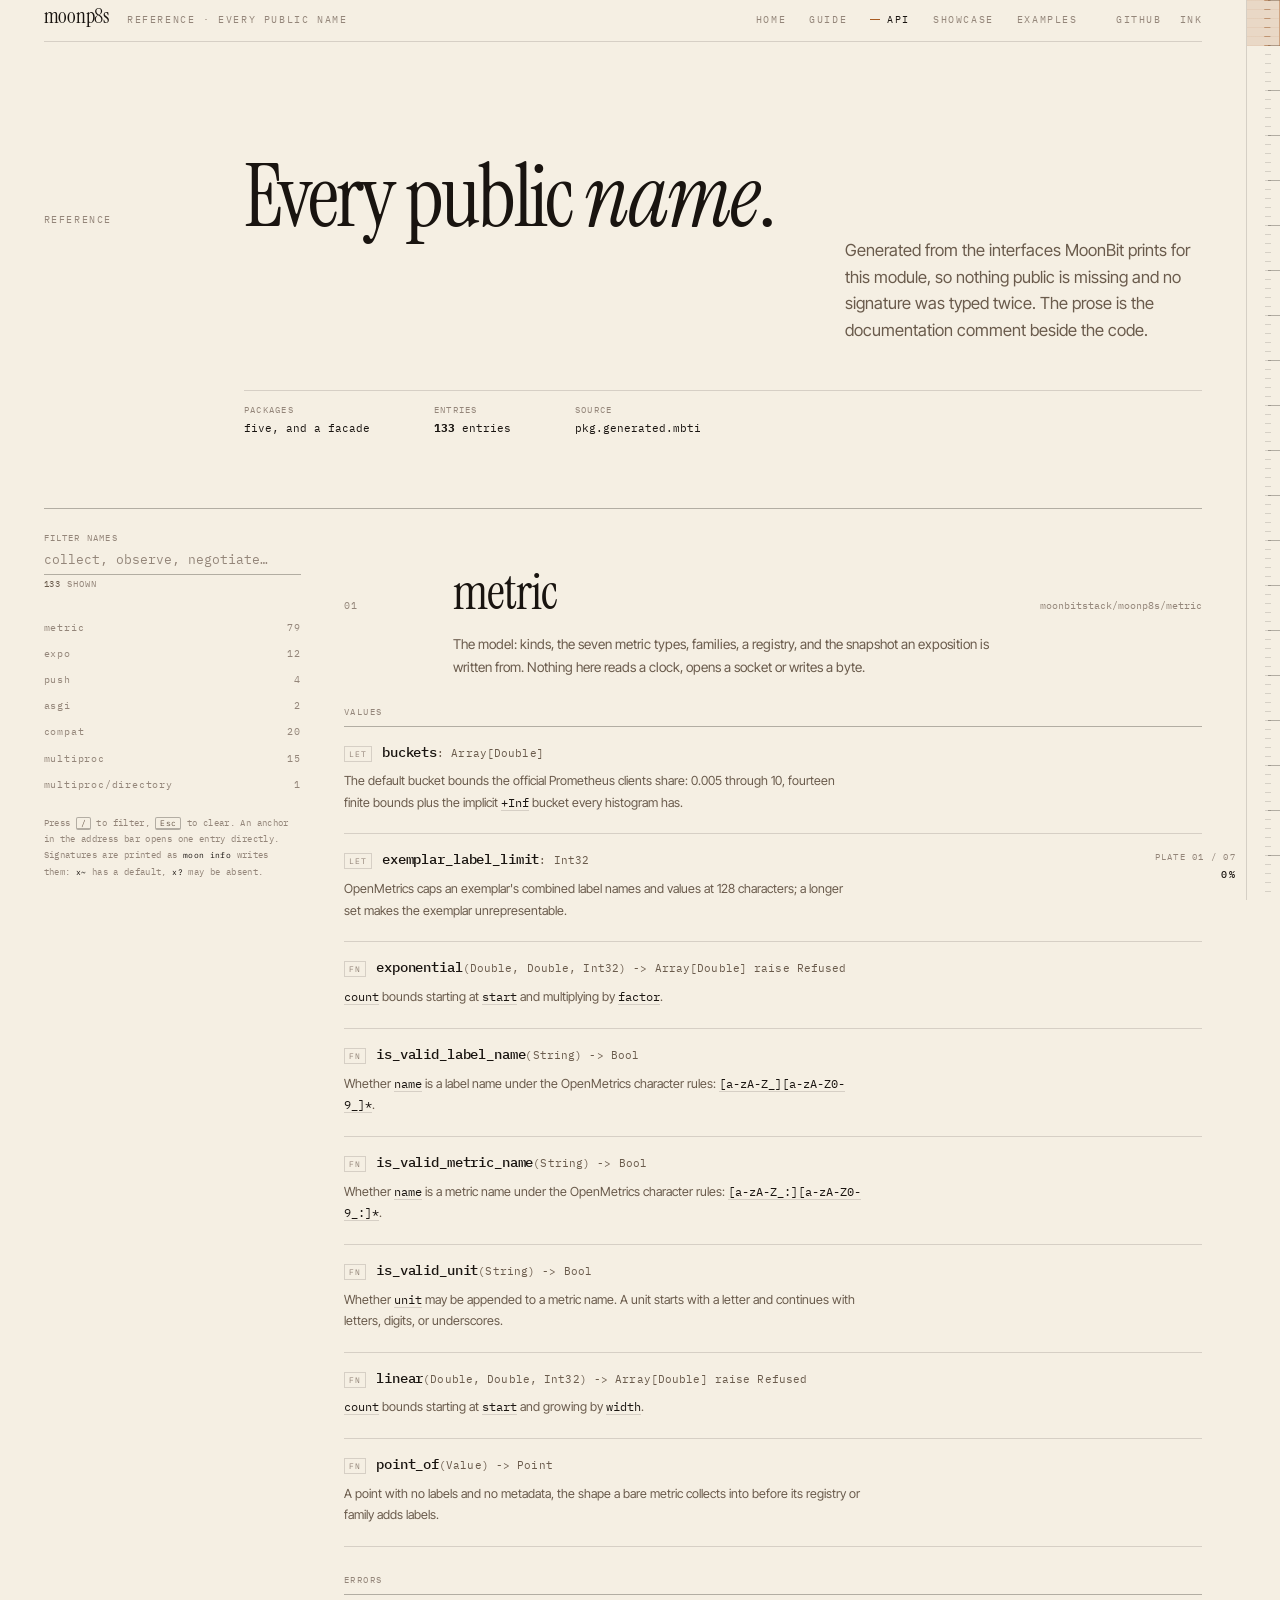
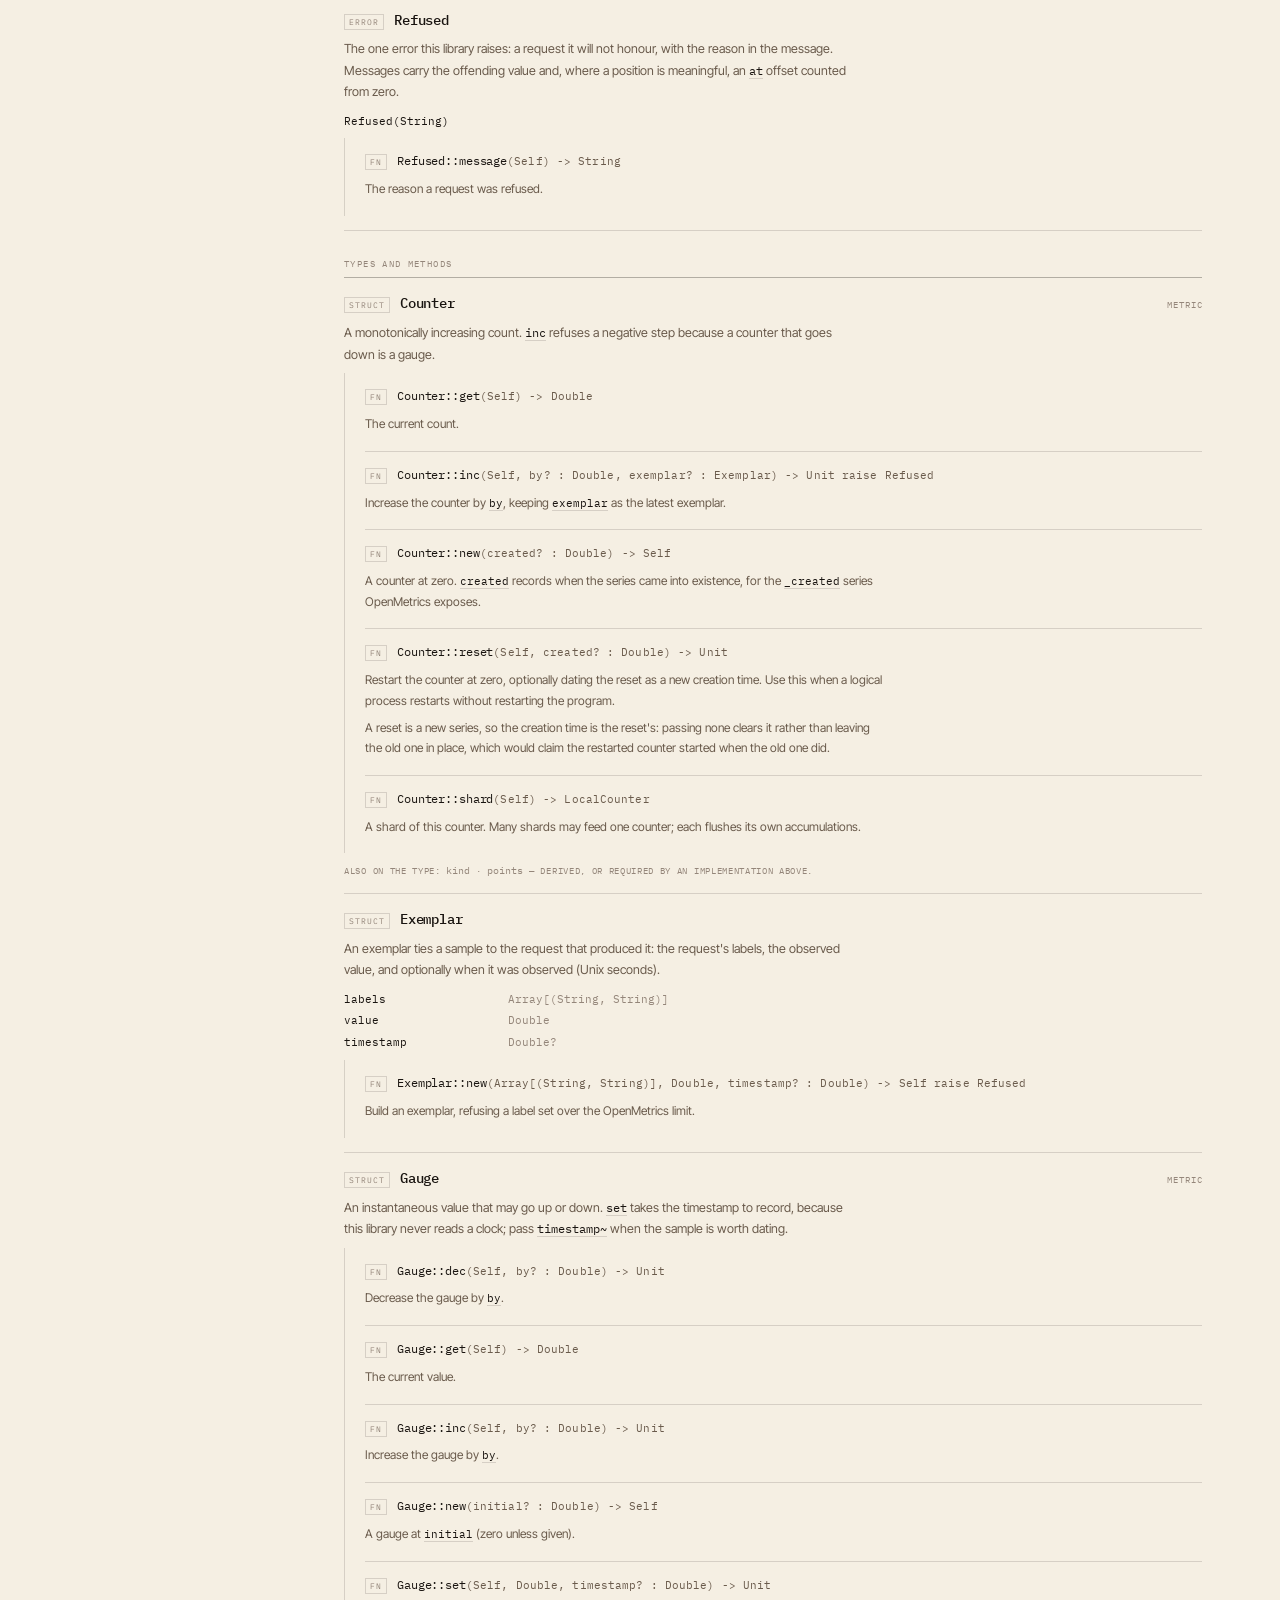
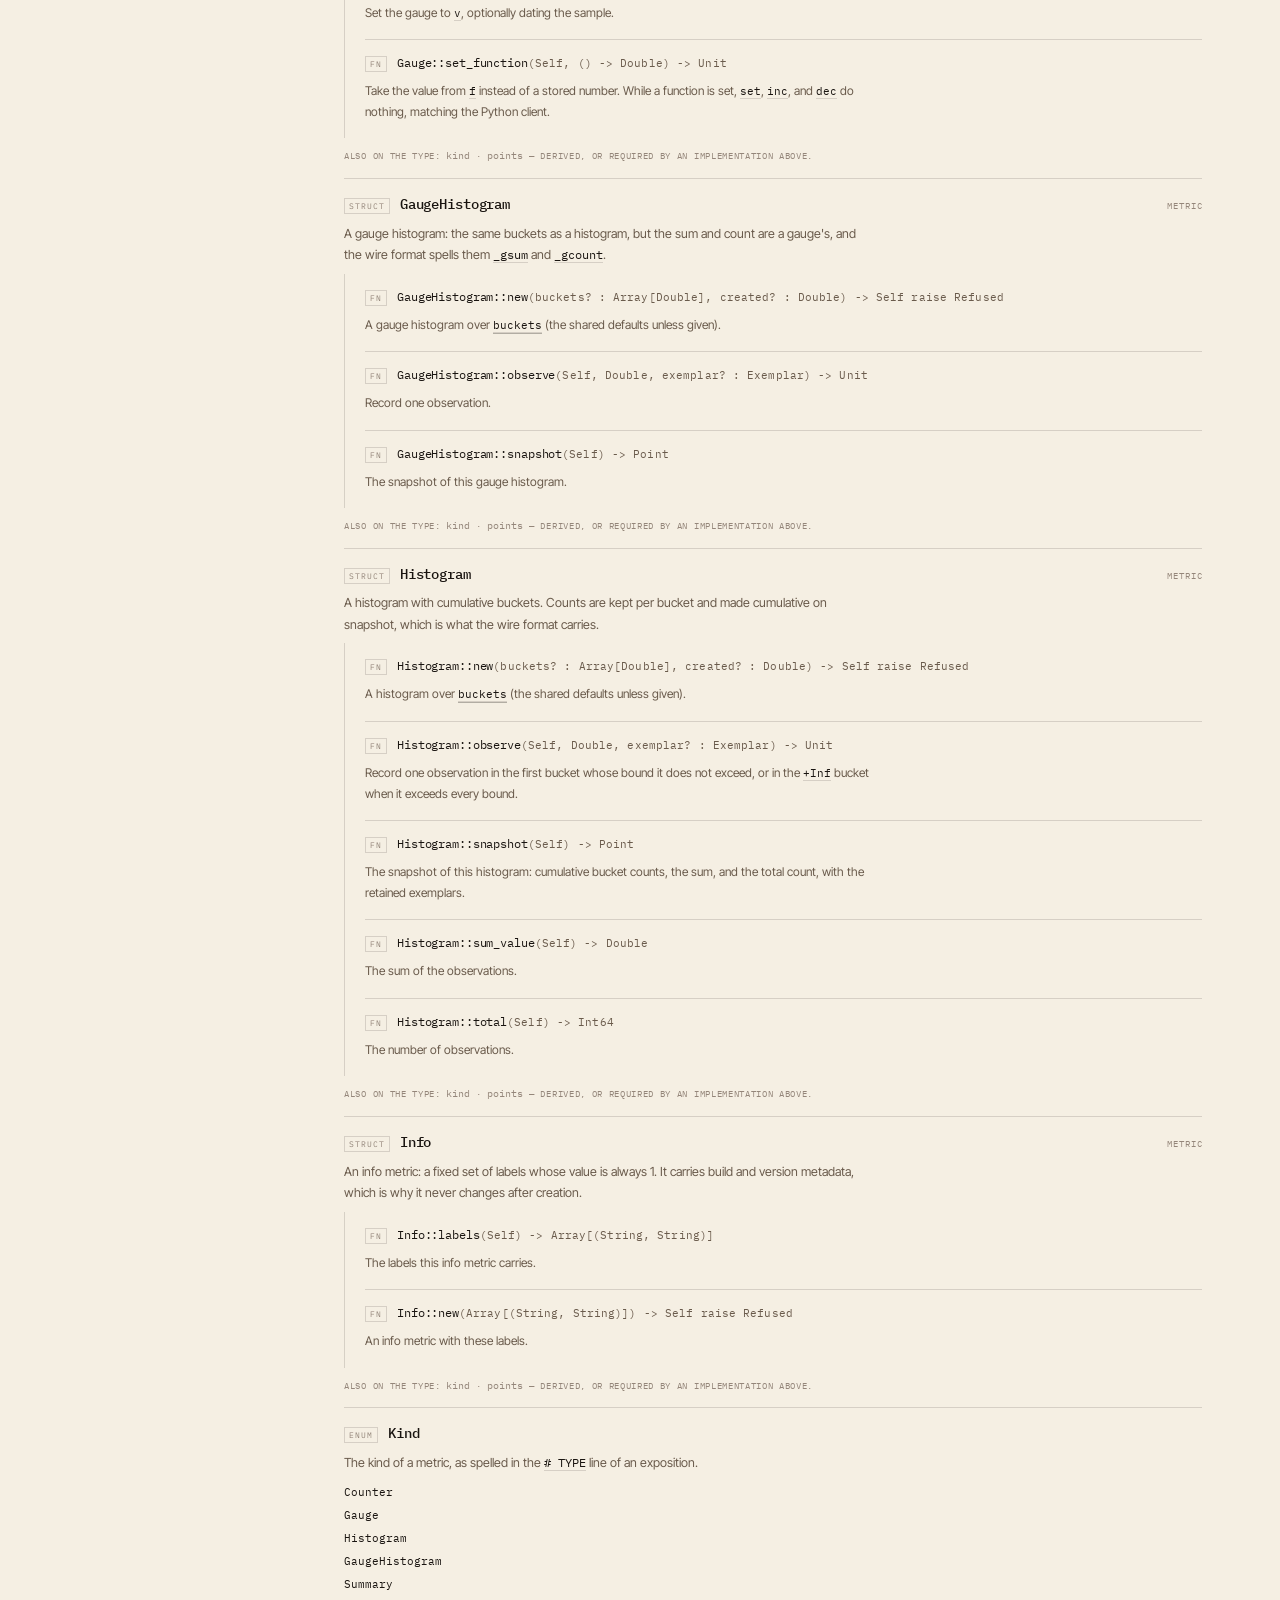
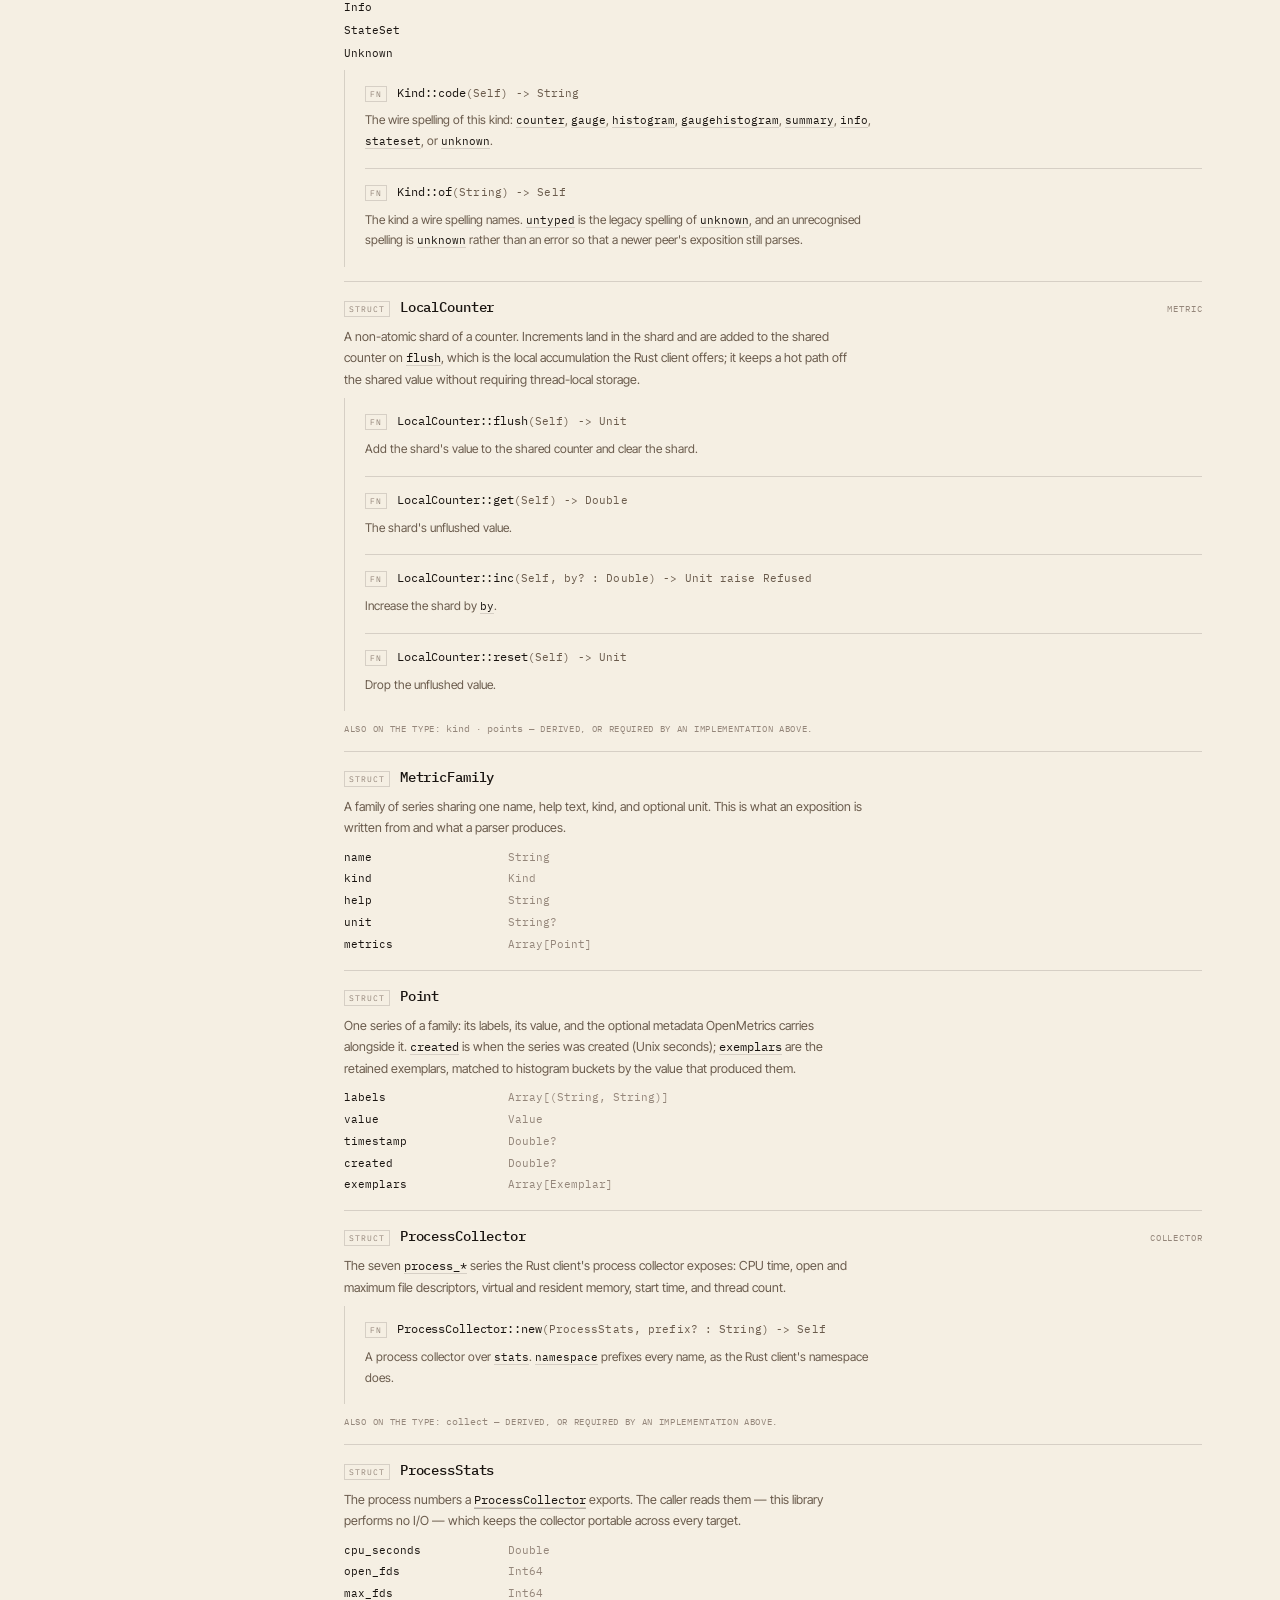
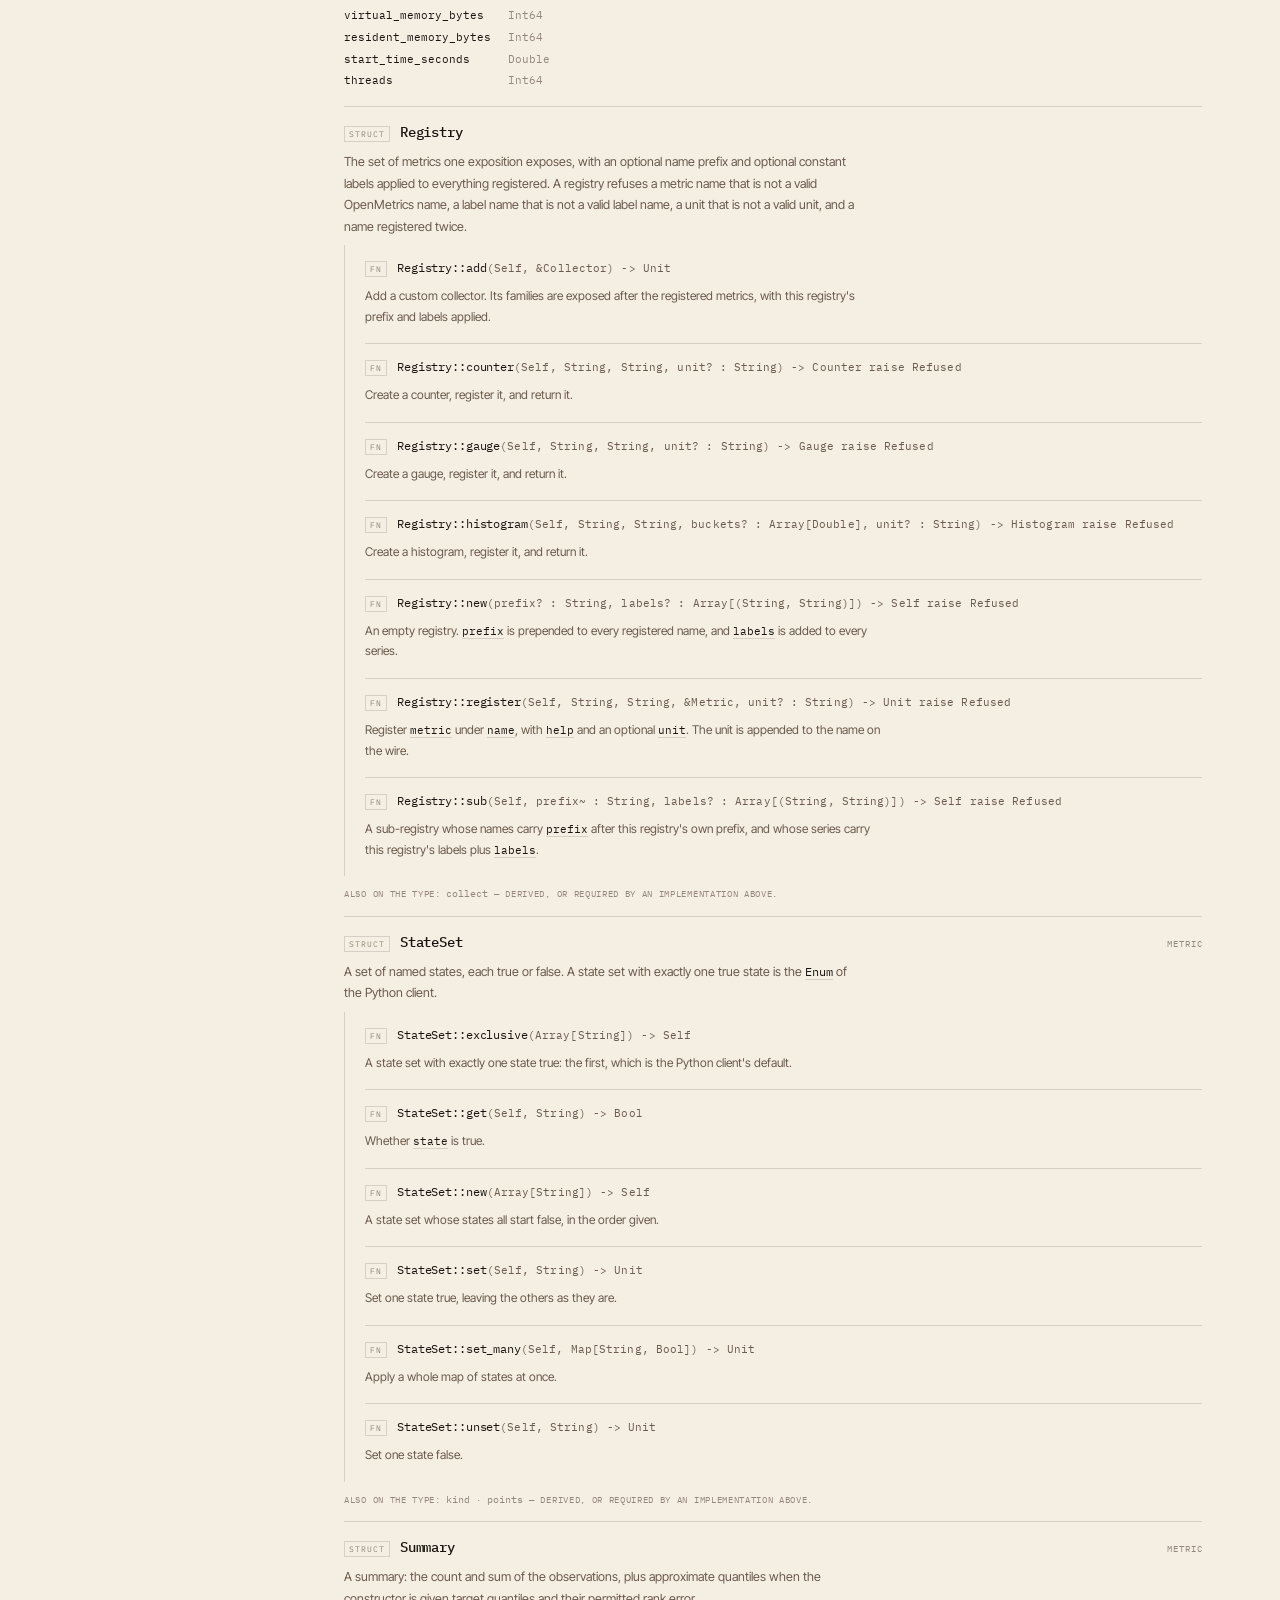
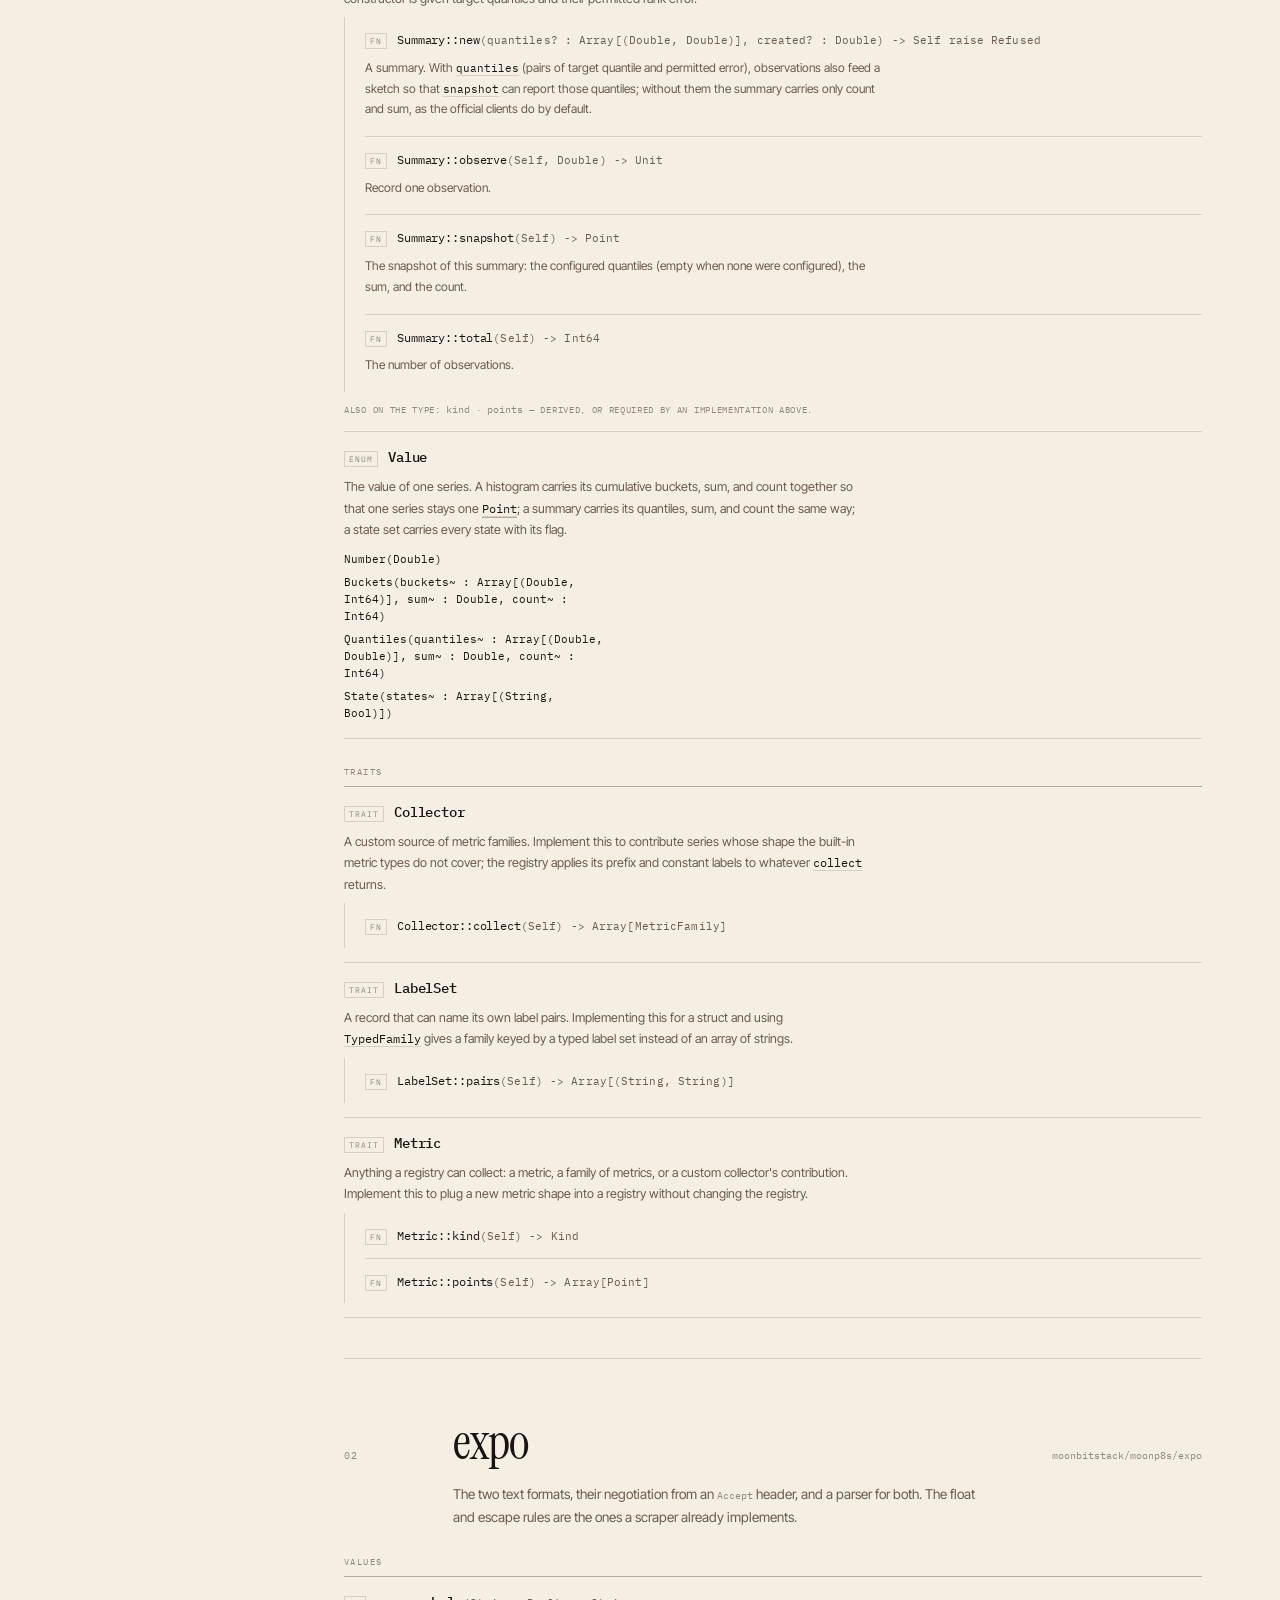
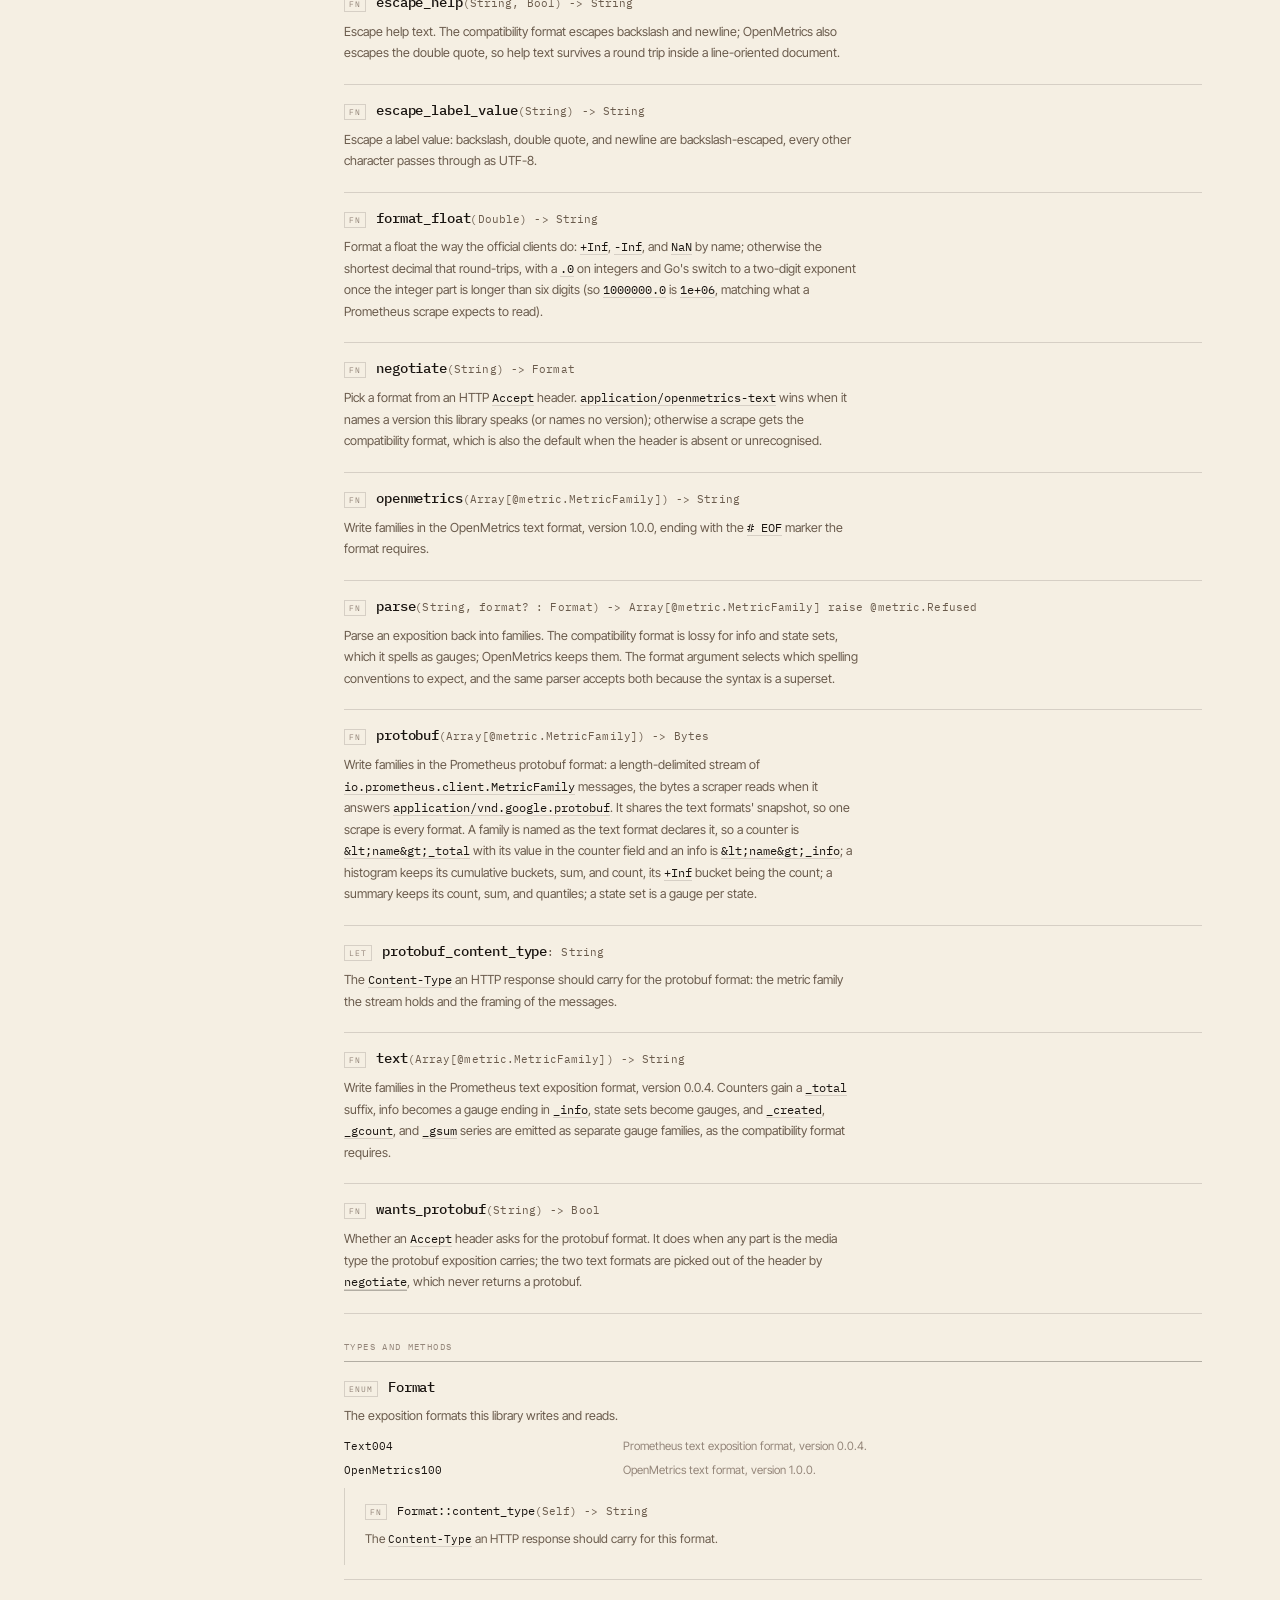
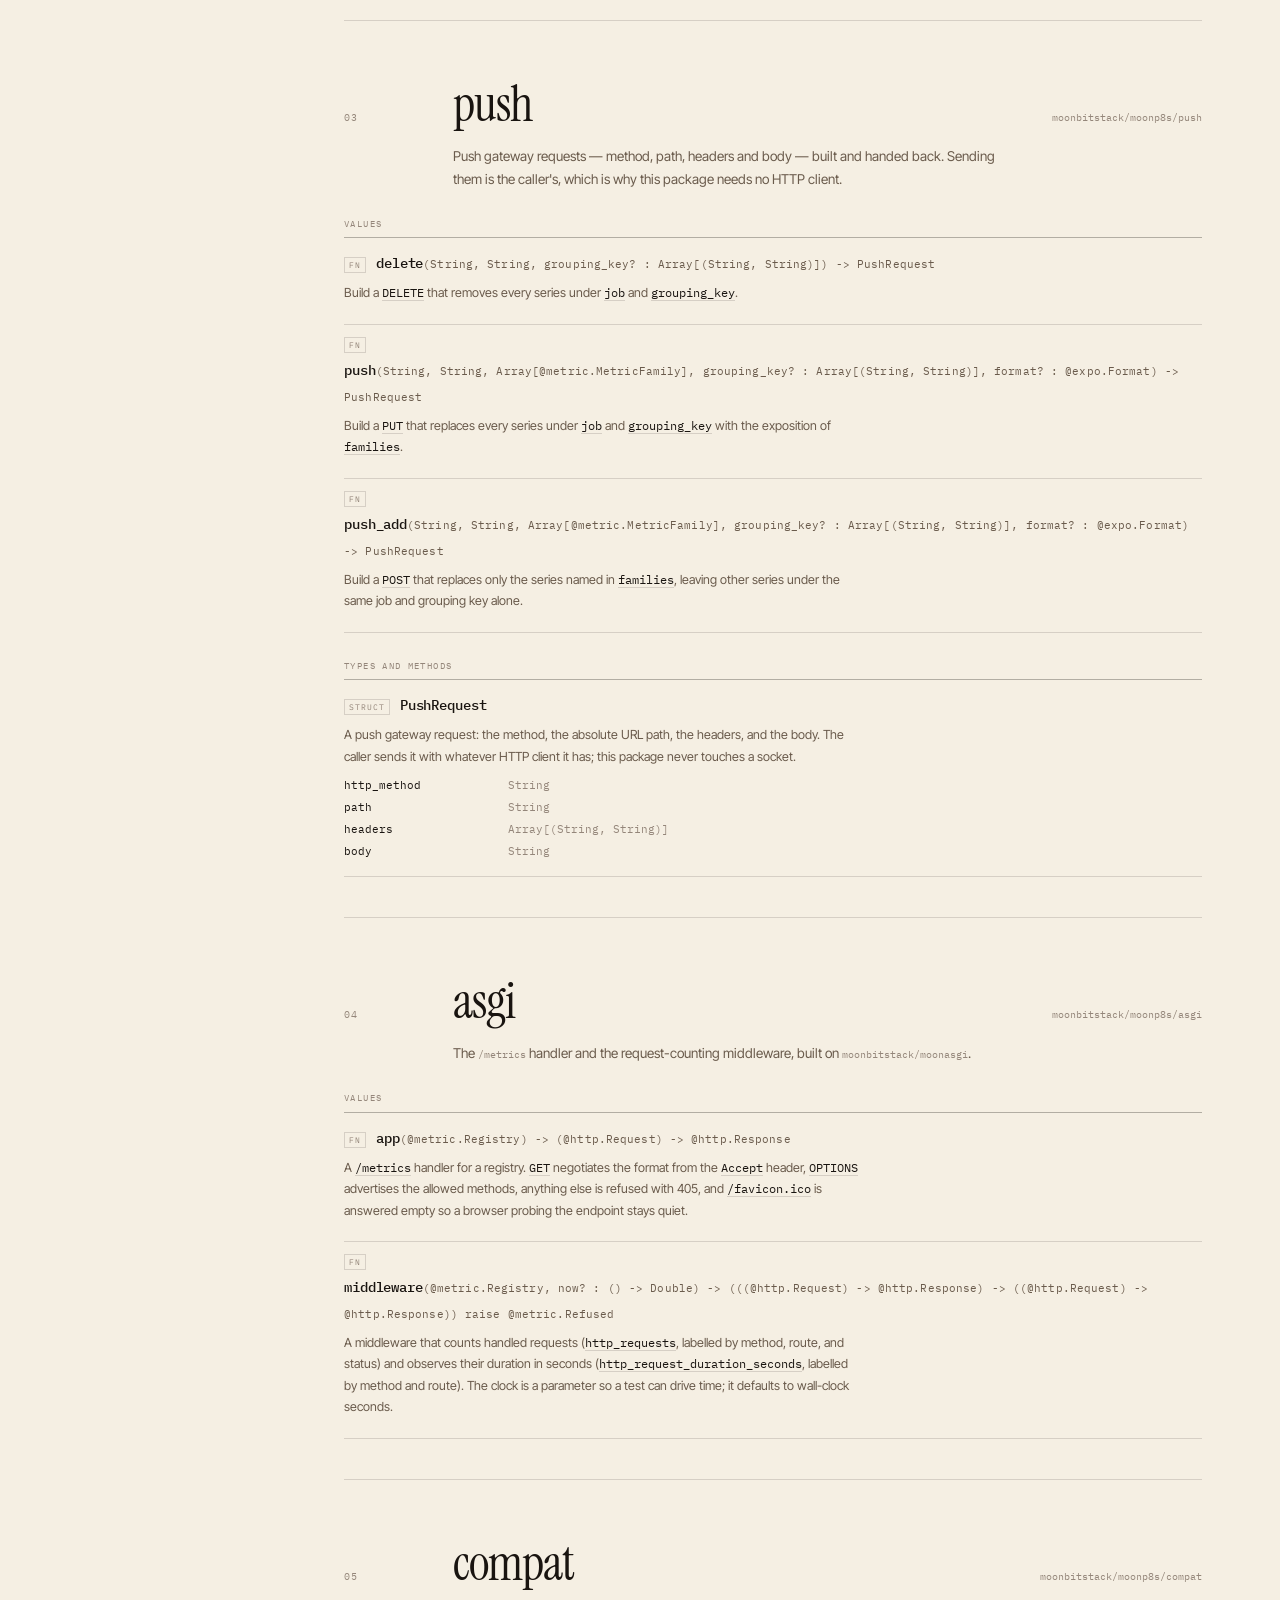
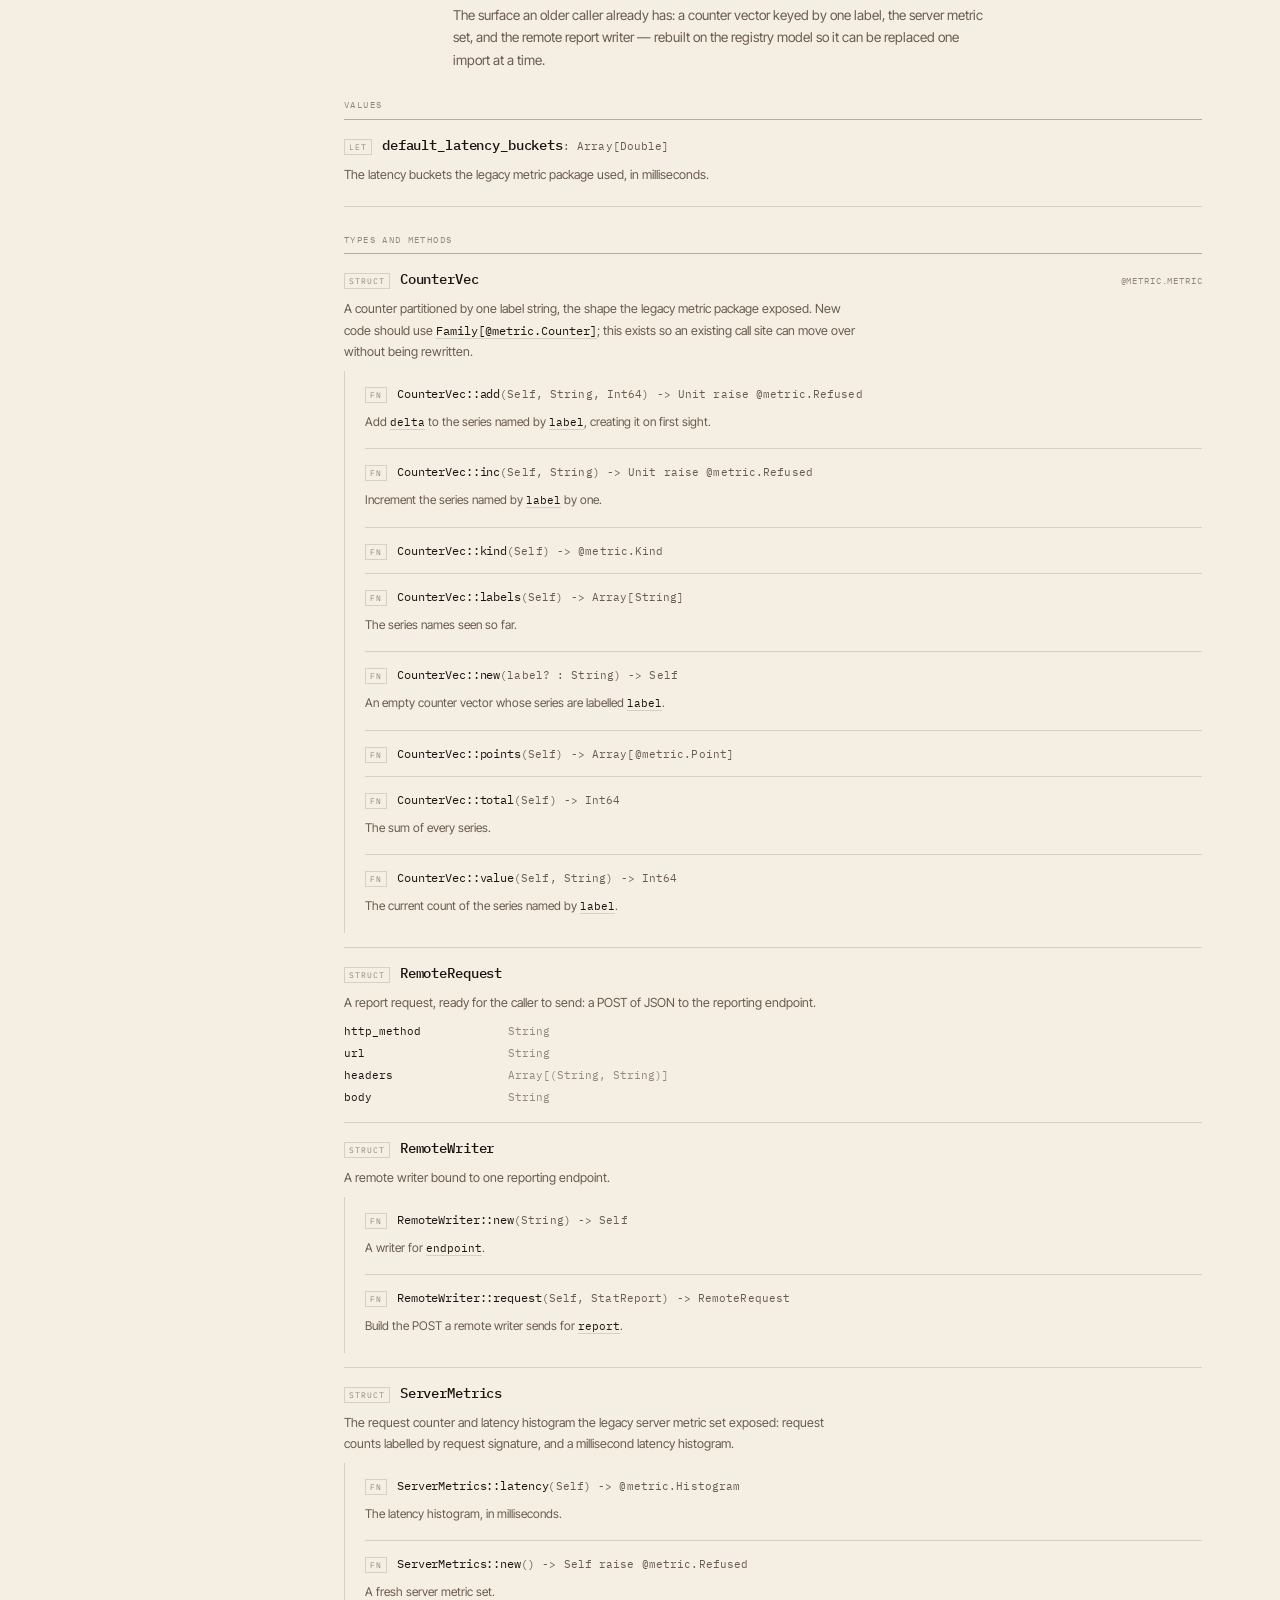
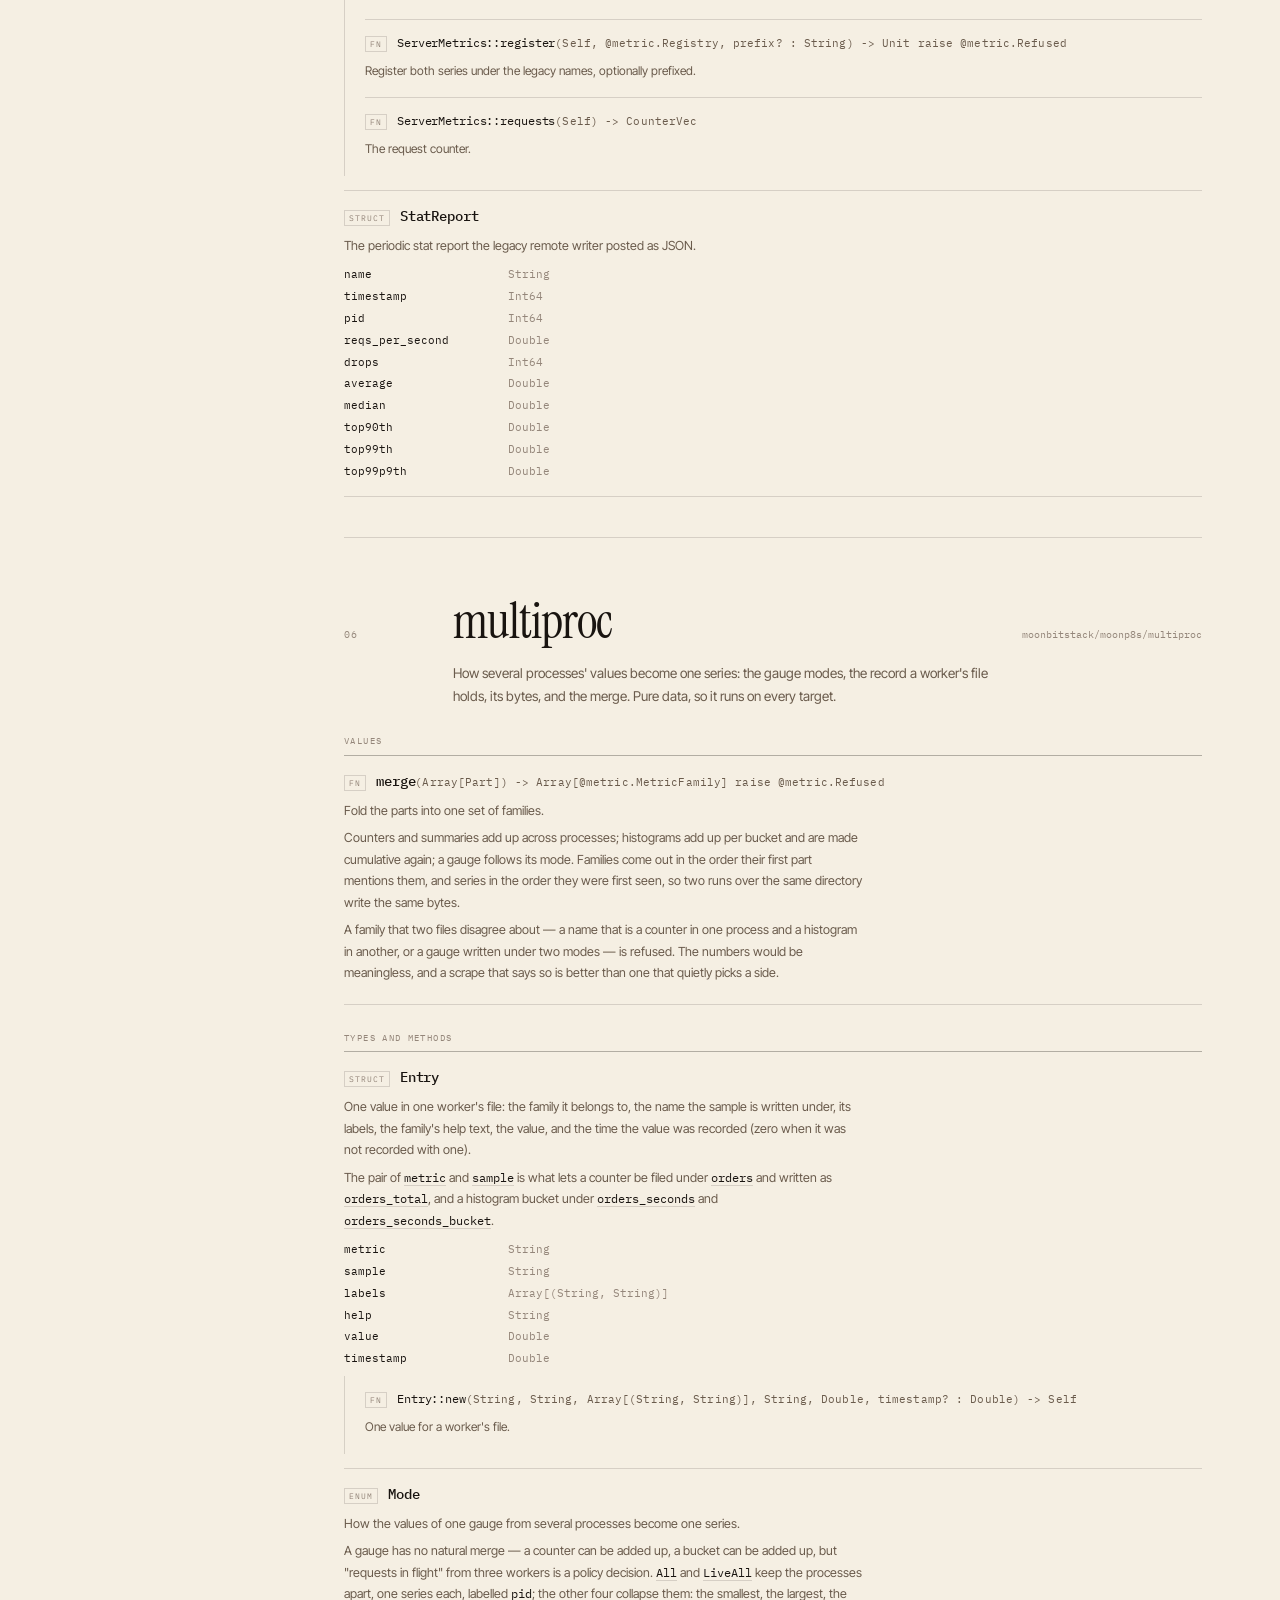
==== commit 8e702da3: "fixed(moonp8s): a protobuf family is named as Prometheus reads it. Prometheus takes a protobuf Metri" ====
--- a/docs/api.html
+++ b/docs/api.html
@@ -949,12 +949,33 @@
   </div>
   <div class="api-doc"><p>Parse an exposition back into families. The compatibility format is lossy for info and state sets, which it spells as gauges; OpenMetrics keeps them. The format argument selects which spelling conventions to expect, and the same parser accepts both because the syntax is a superset.</p></div>
 </article>
+<article class="api-entry" id="expo-protobuf" data-name="protobuf">
+  <div class="api-line">
+    <span class="api-kind">fn</span>
+    <span class="api-call"><code class="api-name">protobuf</code><code class="api-sig">(Array[@metric.MetricFamily]) -&gt; Bytes</code></span>
+  </div>
+  <div class="api-doc"><p>Write families in the Prometheus protobuf format: a length-delimited stream of <code>io.prometheus.client.MetricFamily</code> messages, the bytes a scraper reads when it answers <code>application/vnd.google.protobuf</code>. It shares the text formats' snapshot, so one scrape is every format. A family is named as the text format declares it, so a counter is <code>&amp;lt;name&amp;gt;_total</code> with its value in the counter field and an info is <code>&amp;lt;name&amp;gt;_info</code>; a histogram keeps its cumulative buckets, sum, and count, its <code>+Inf</code> bucket being the count; a summary keeps its count, sum, and quantiles; a state set is a gauge per state.</p></div>
+</article>
+<article class="api-entry" id="expo-protobuf_content_type" data-name="protobuf_content_type">
+  <div class="api-line">
+    <span class="api-kind">let</span>
+    <span class="api-call"><code class="api-name">protobuf_content_type</code><code class="api-sig">: String</code></span>
+  </div>
+  <div class="api-doc"><p>The <code>Content-Type</code> an HTTP response should carry for the protobuf format: the metric family the stream holds and the framing of the messages.</p></div>
+</article>
 <article class="api-entry" id="expo-text" data-name="text">
   <div class="api-line">
     <span class="api-kind">fn</span>
     <span class="api-call"><code class="api-name">text</code><code class="api-sig">(Array[@metric.MetricFamily]) -&gt; String</code></span>
   </div>
   <div class="api-doc"><p>Write families in the Prometheus text exposition format, version 0.0.4. Counters gain a <code>_total</code> suffix, info becomes a gauge ending in <code>_info</code>, state sets become gauges, and <code>_created</code>, <code>_gcount</code>, and <code>_gsum</code> series are emitted as separate gauge families, as the compatibility format requires.</p></div>
+</article>
+<article class="api-entry" id="expo-wants_protobuf" data-name="wants_protobuf">
+  <div class="api-line">
+    <span class="api-kind">fn</span>
+    <span class="api-call"><code class="api-name">wants_protobuf</code><code class="api-sig">(String) -&gt; Bool</code></span>
+  </div>
+  <div class="api-doc"><p>Whether an <code>Accept</code> header asks for the protobuf format. It does when any part is the media type the protobuf exposition carries; the two text formats are picked out of the header by <a href="#expo-negotiate"><code>negotiate</code></a>, which never returns a protobuf.</p></div>
 </article>
 </div>
 <div class="api-group">
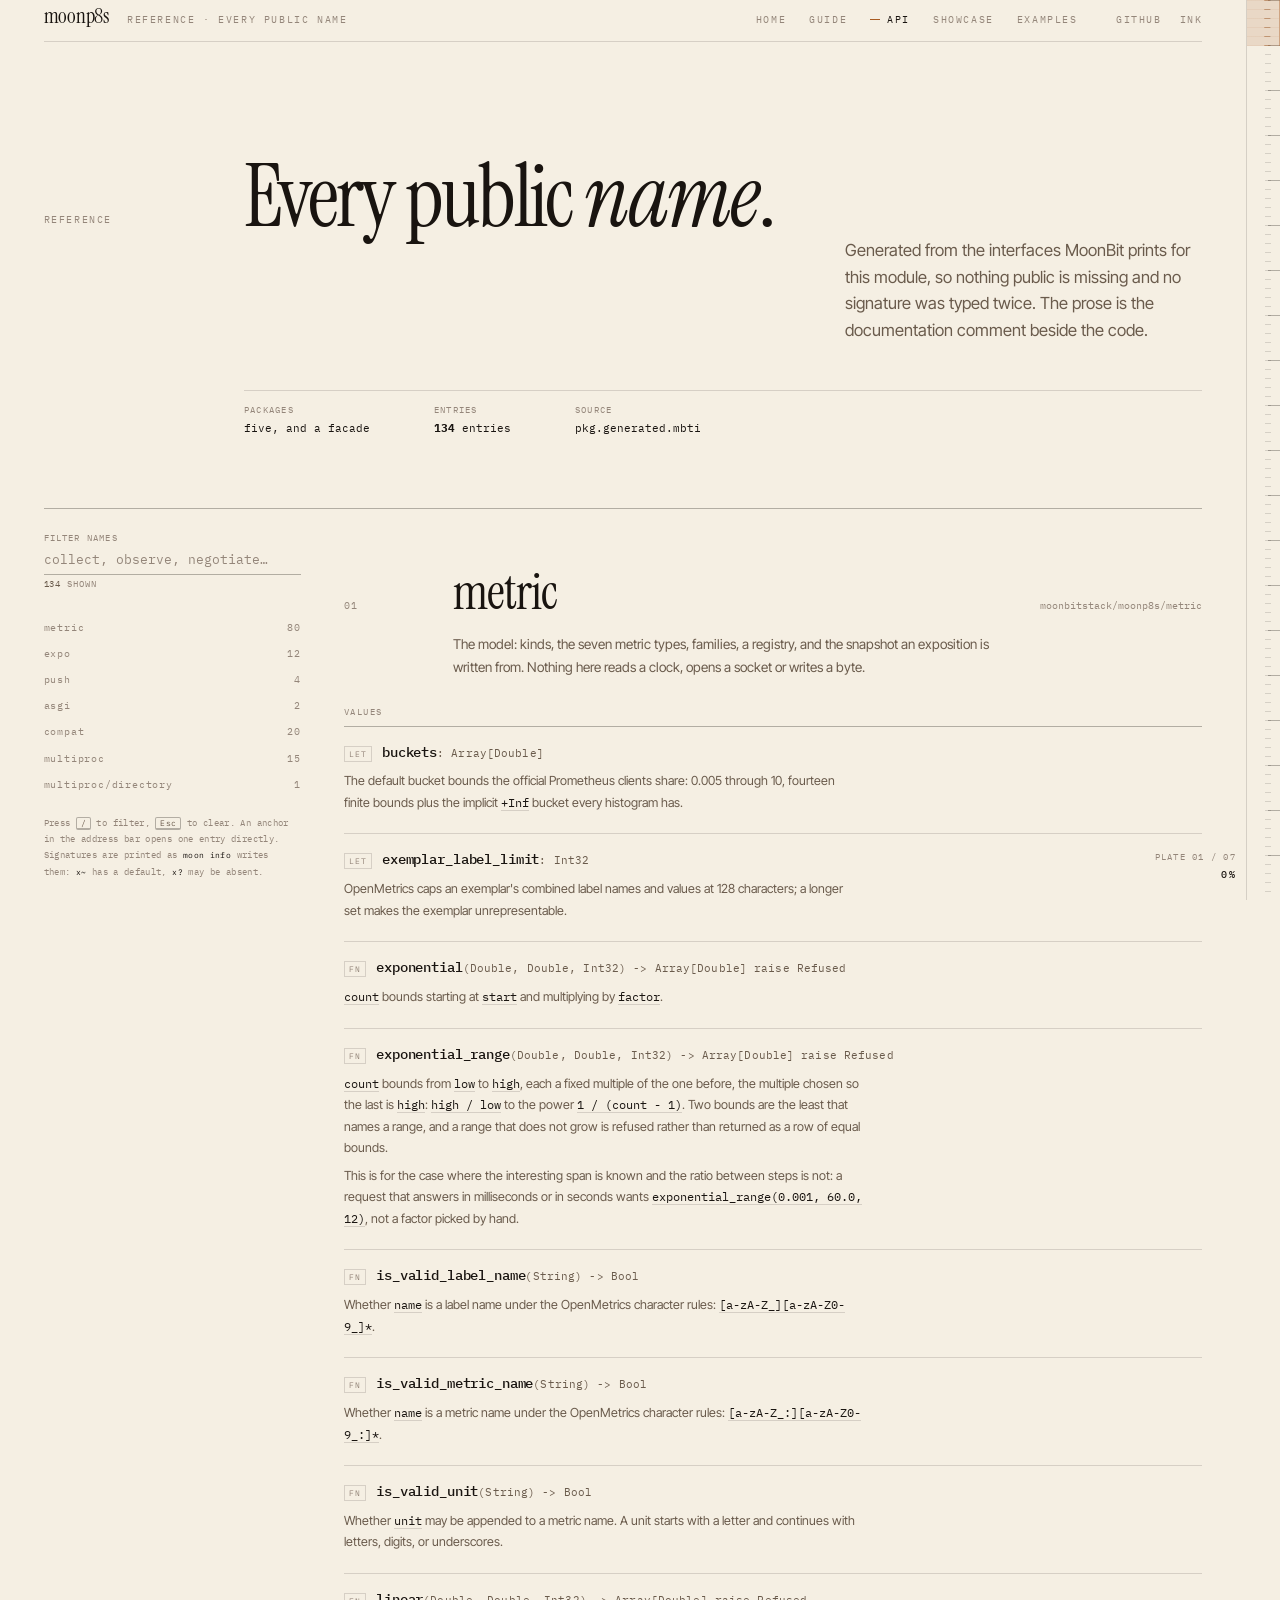
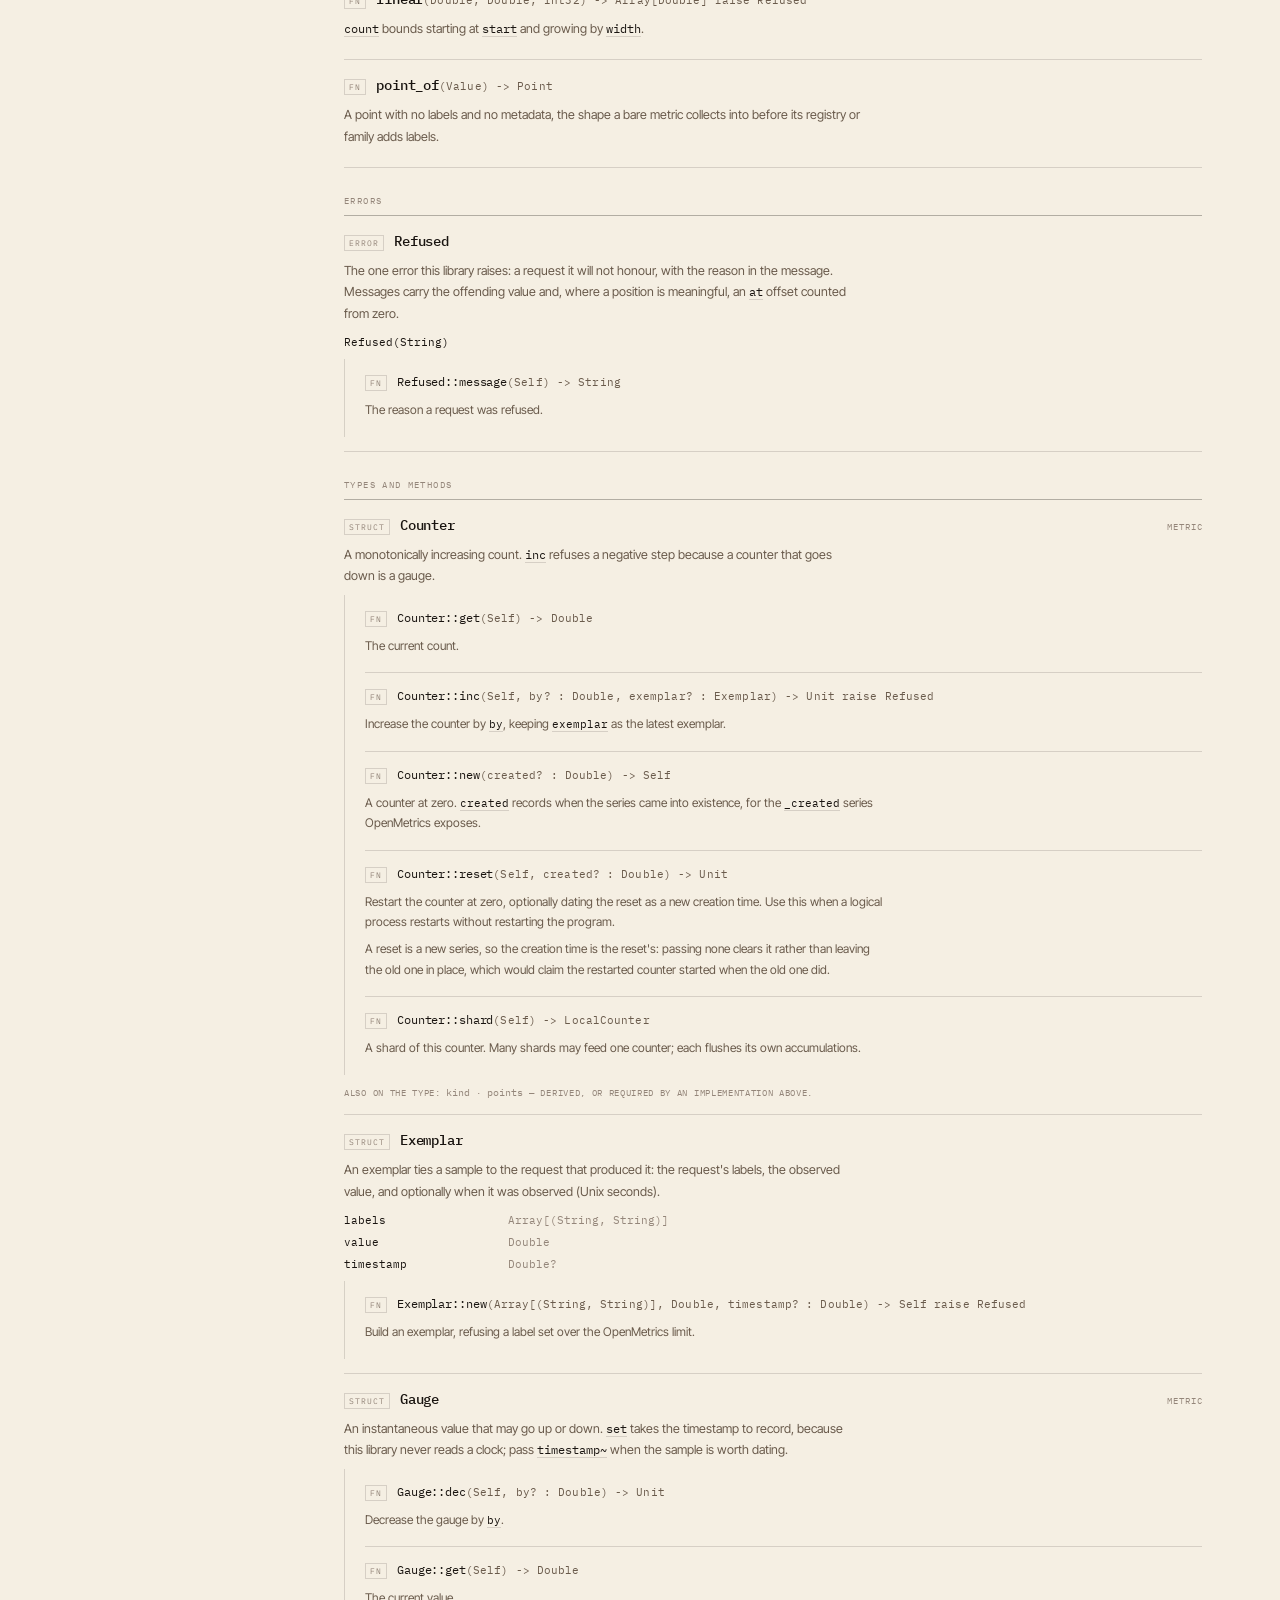
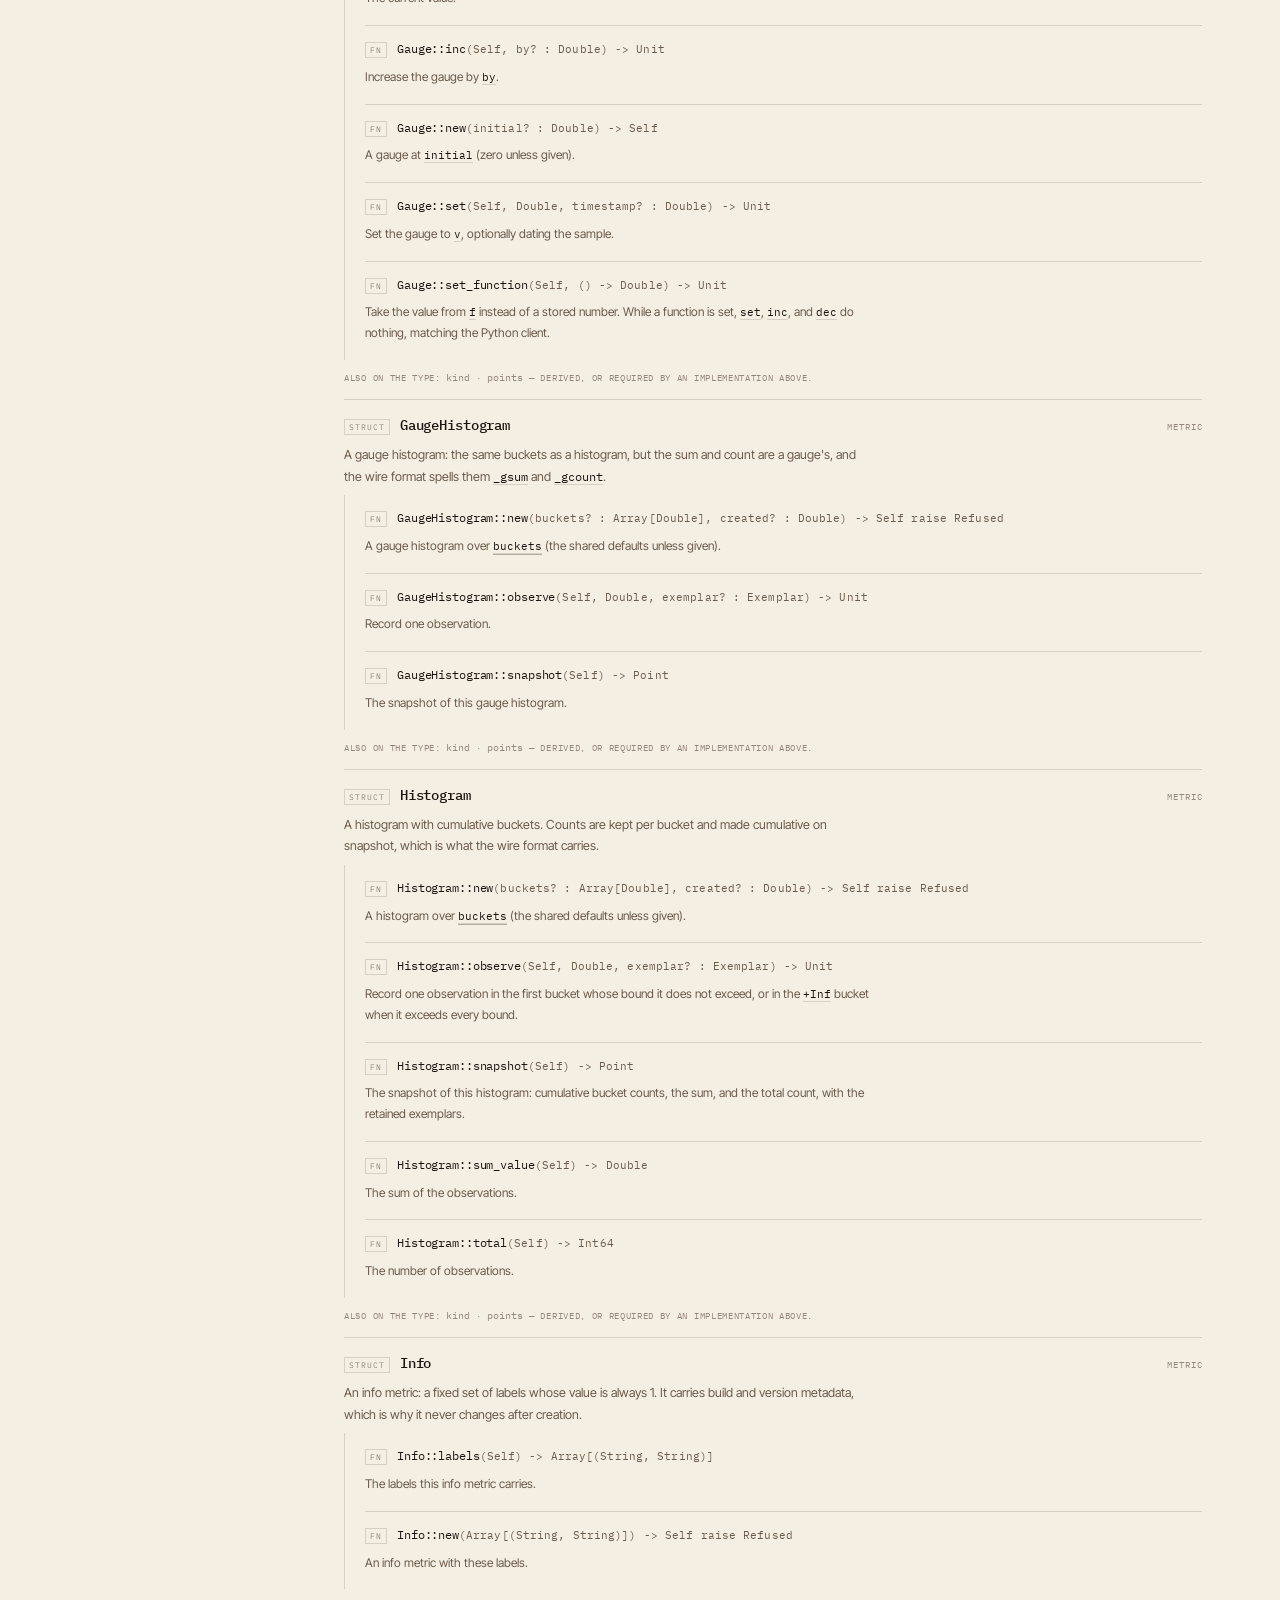
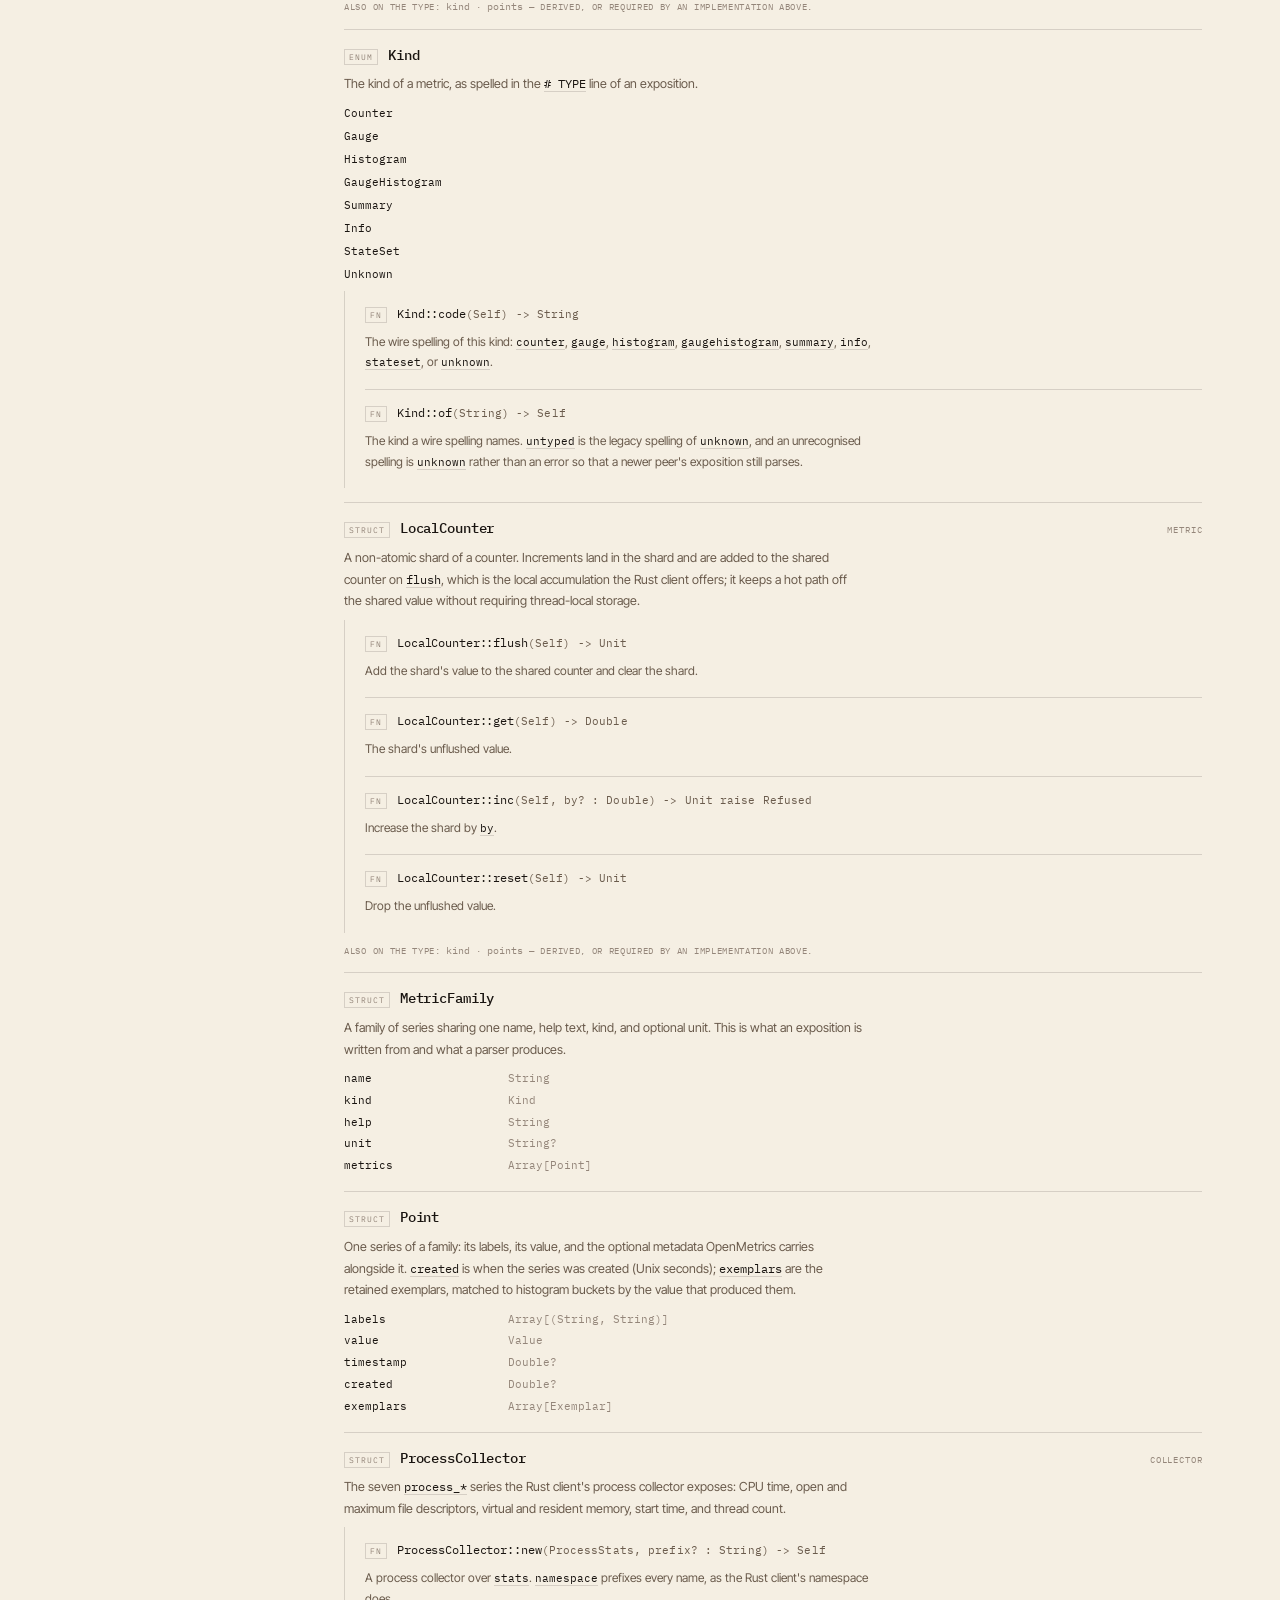
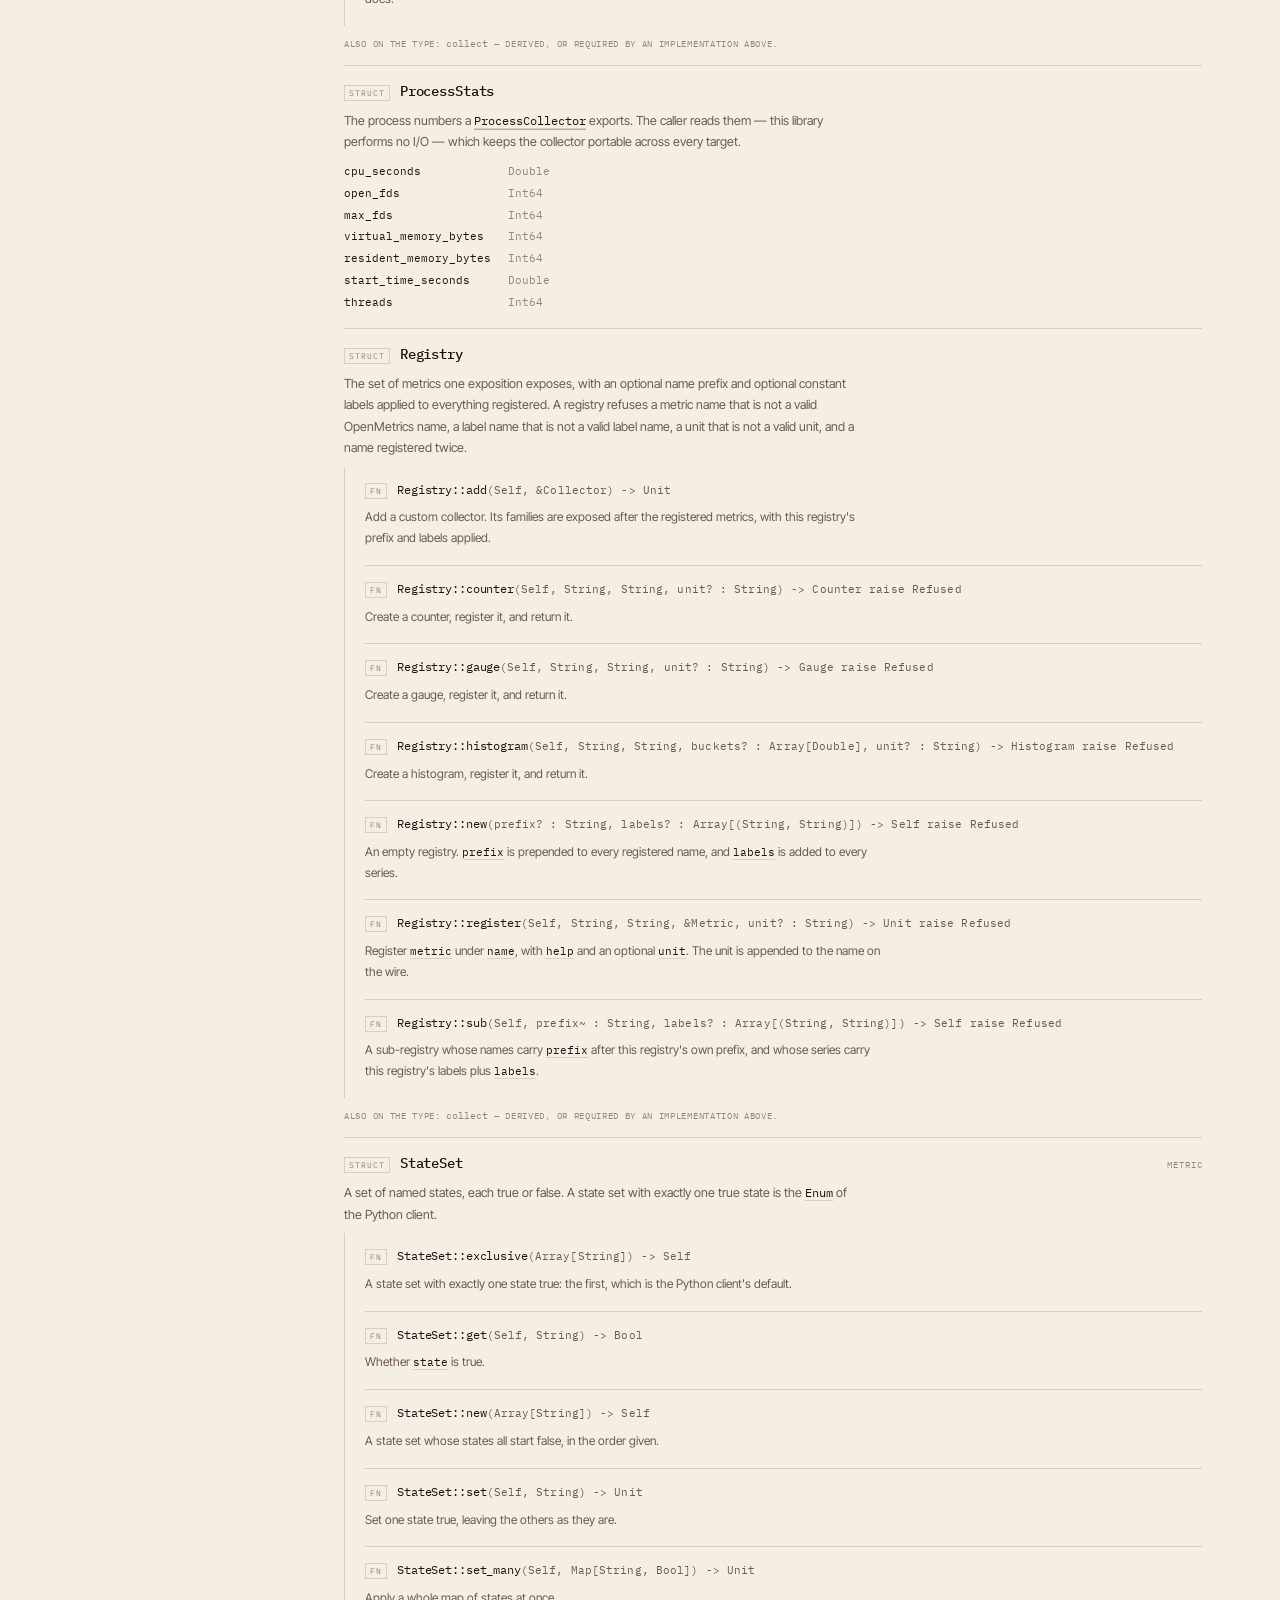
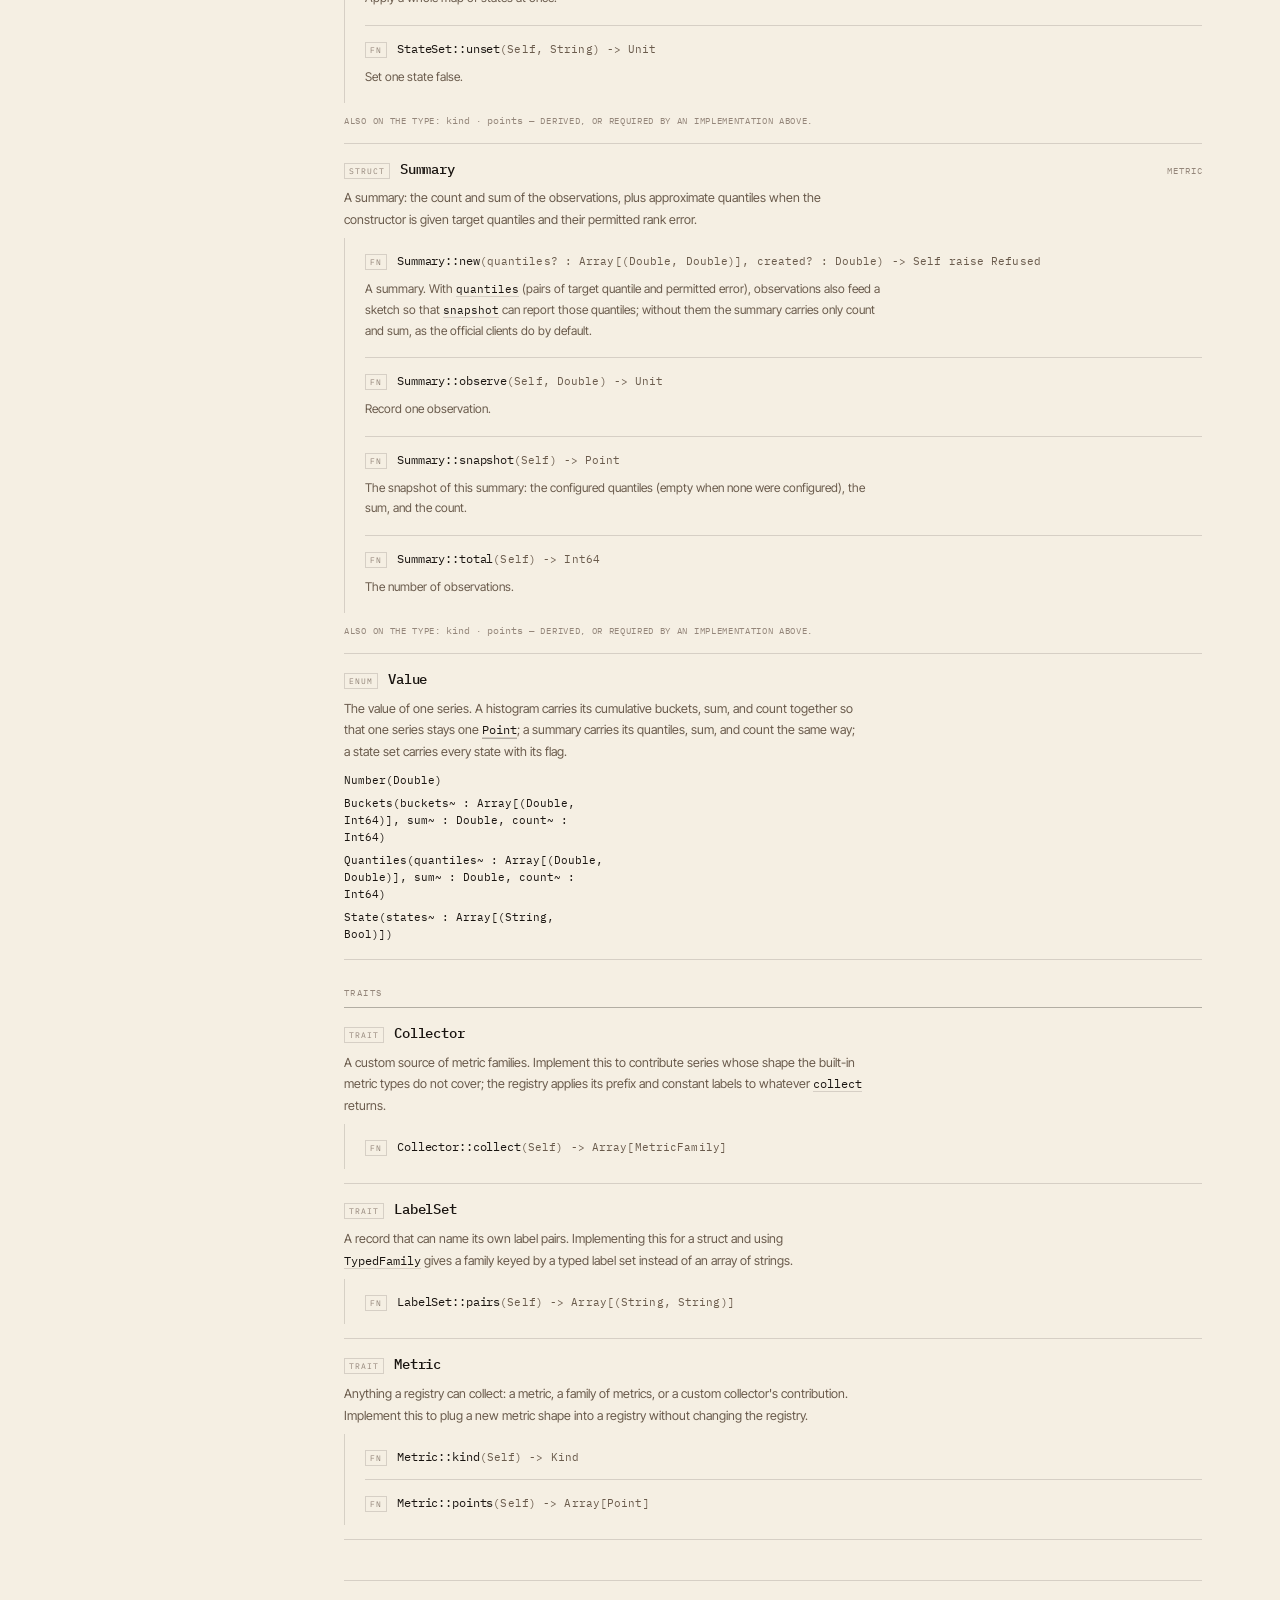
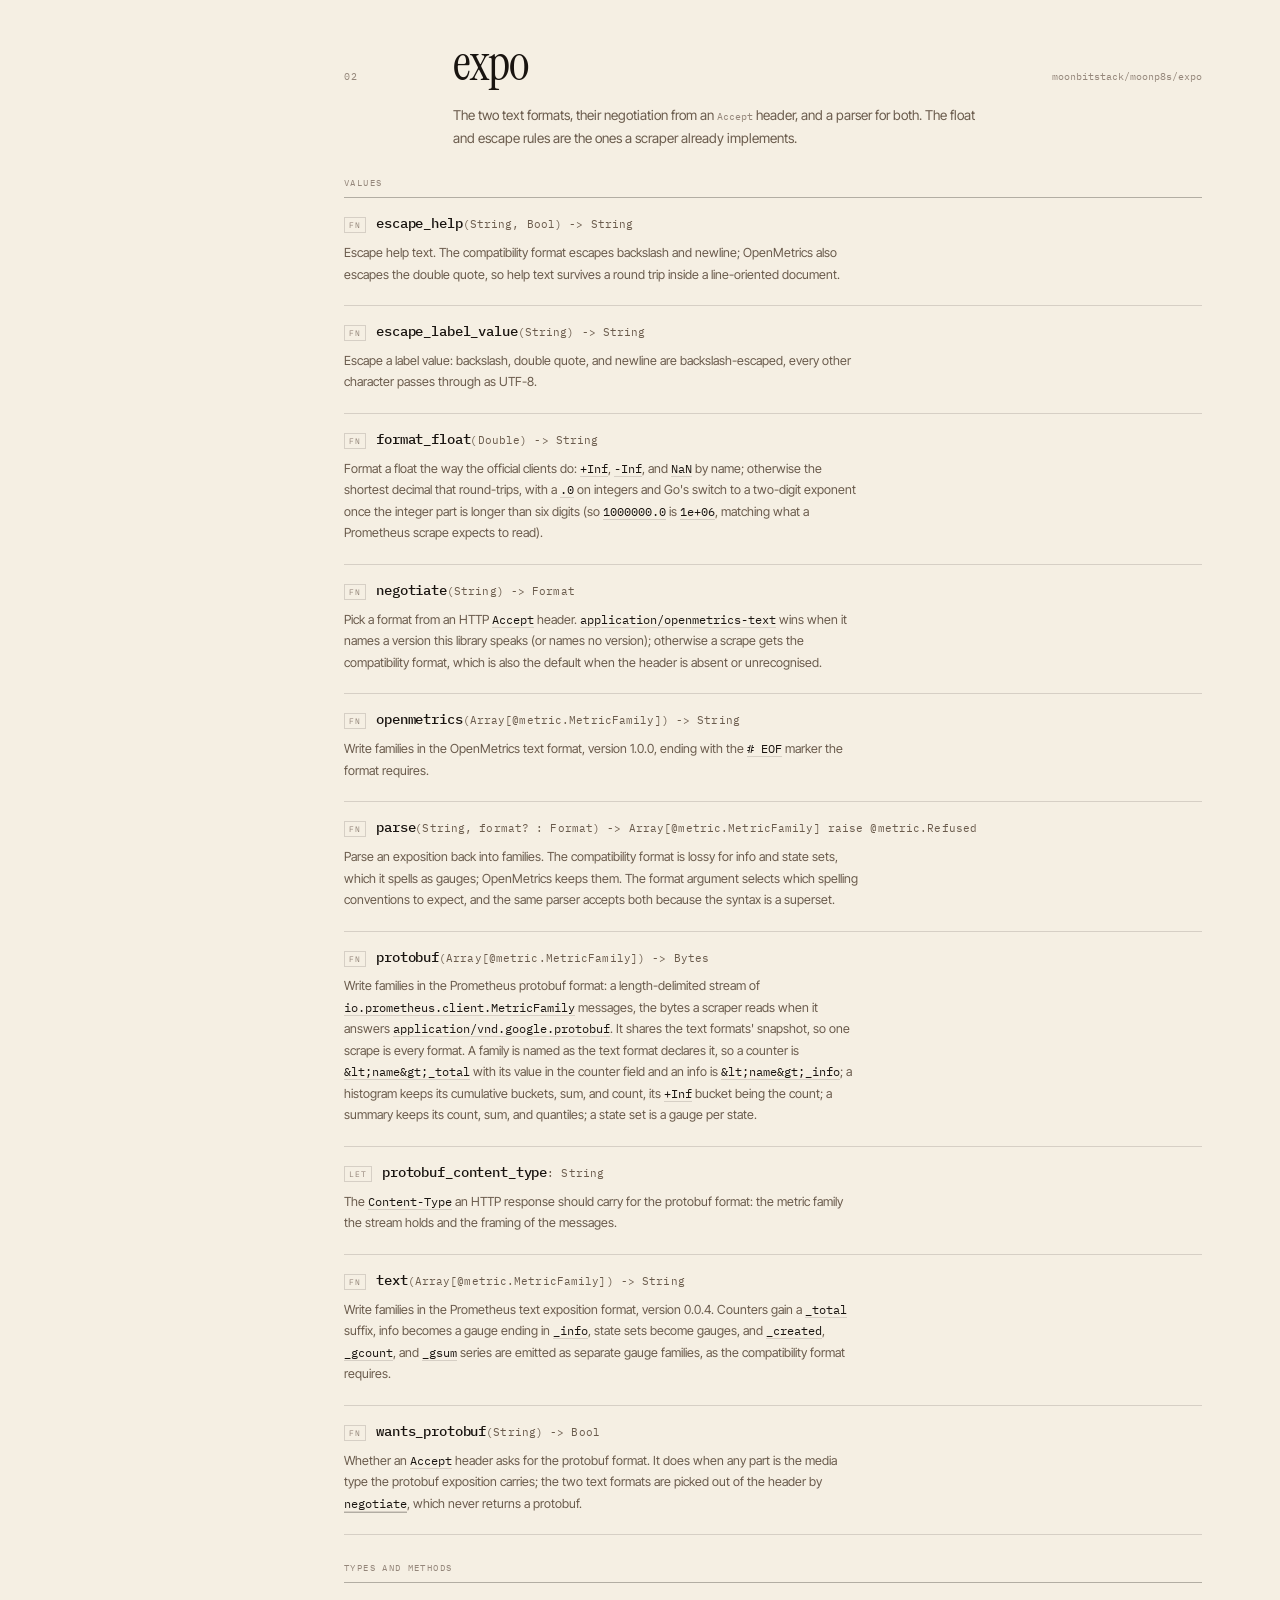
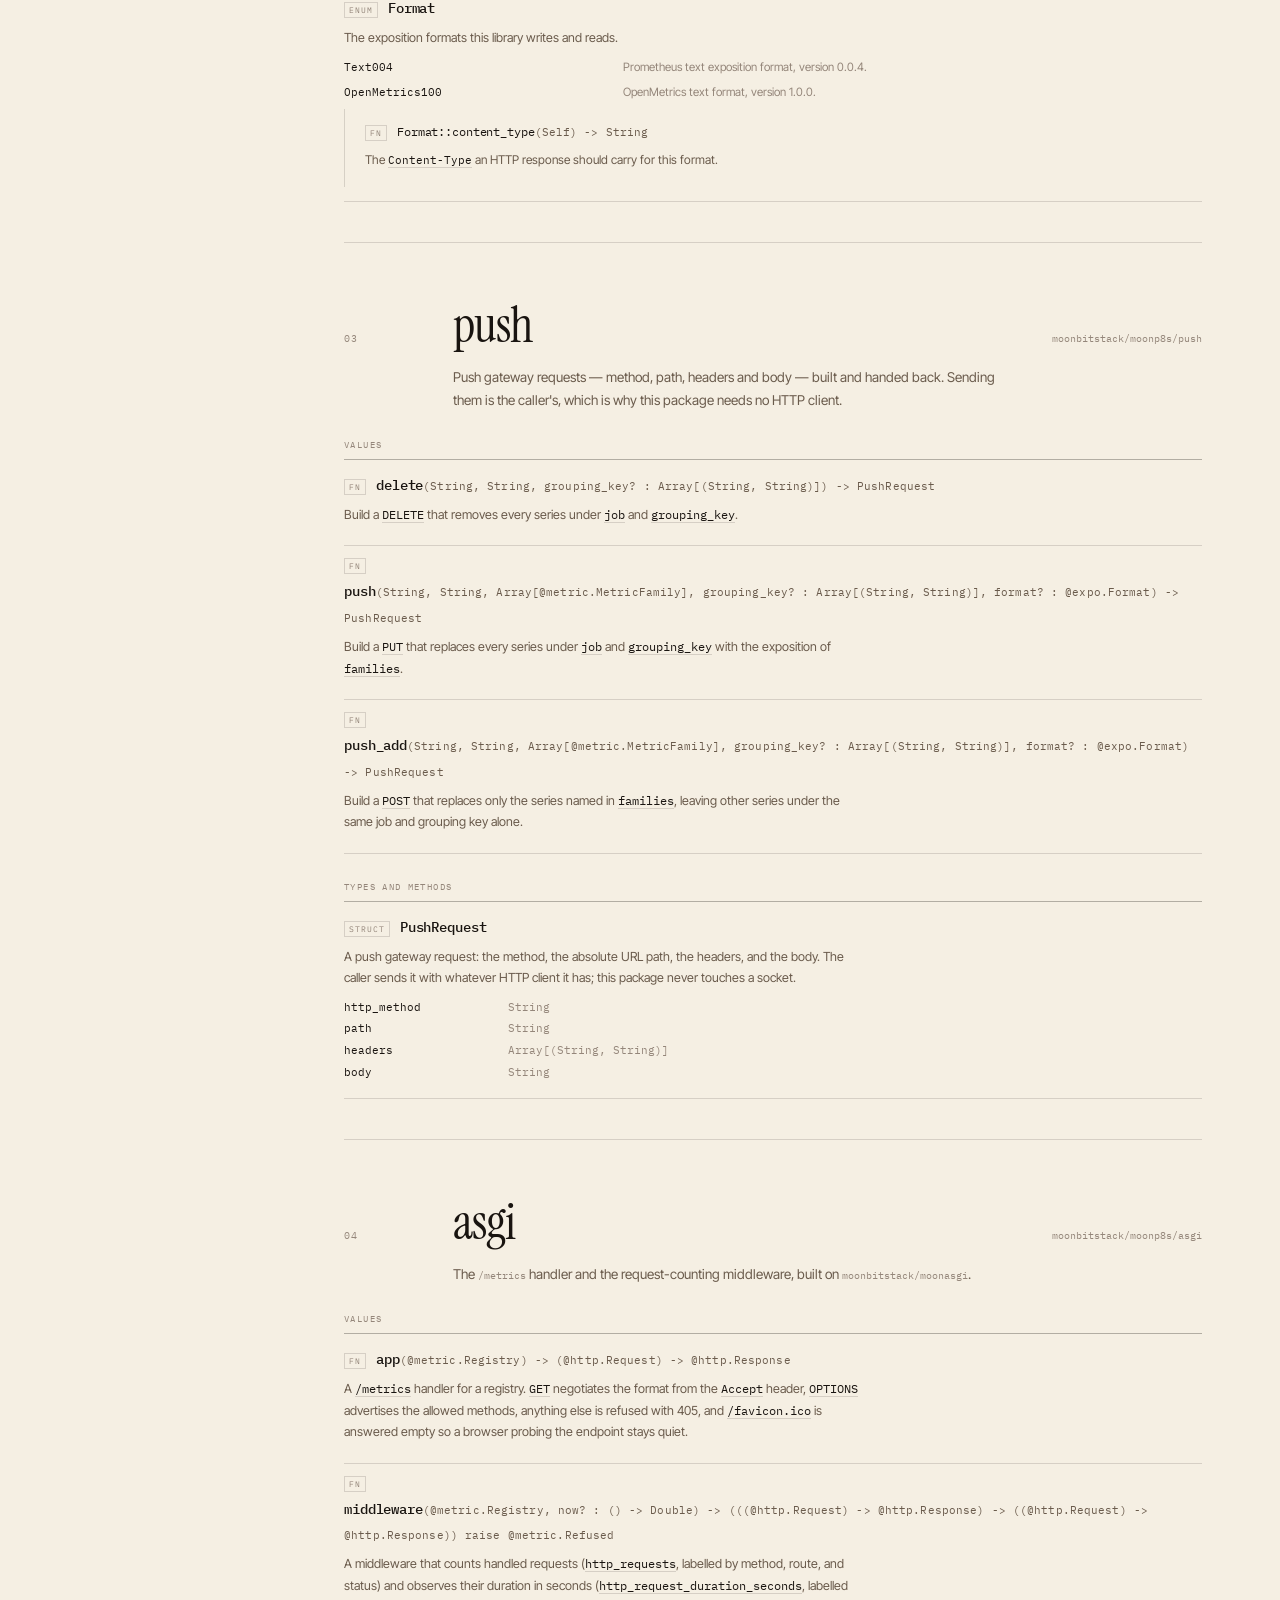
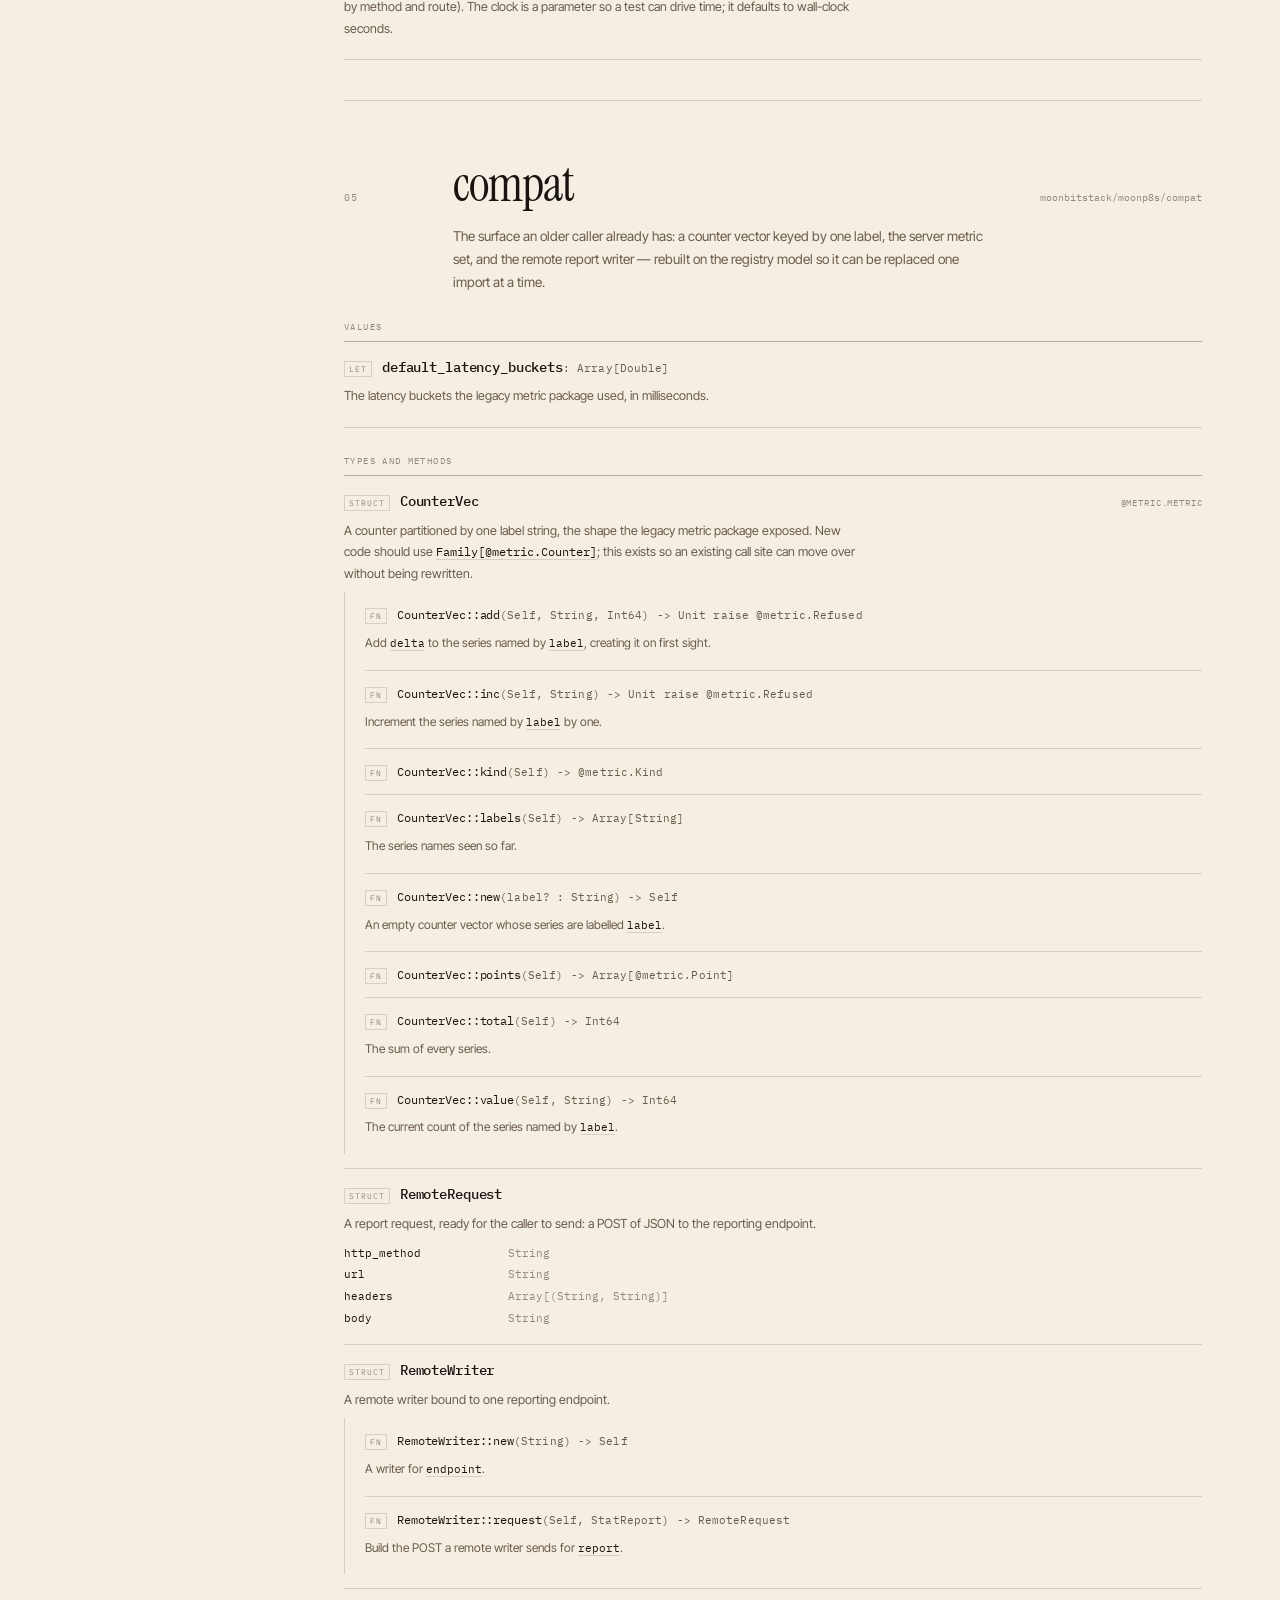
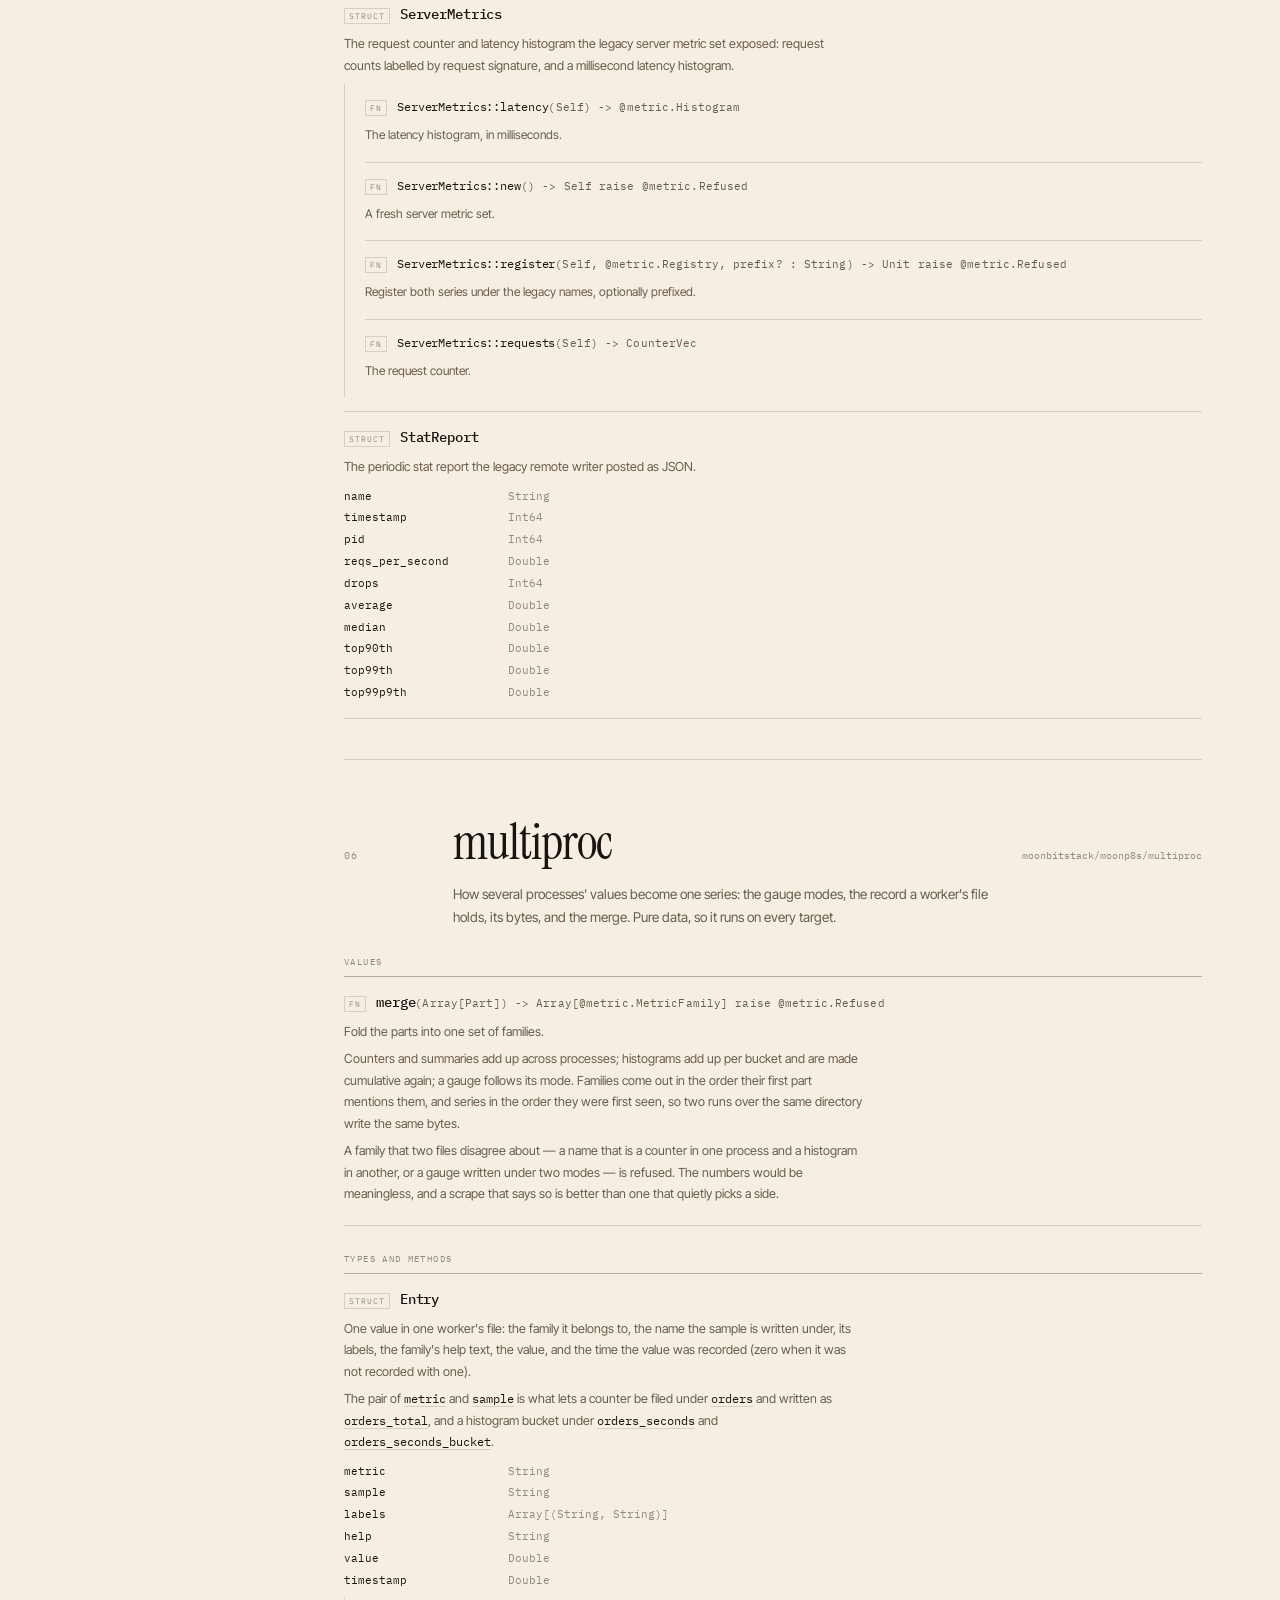
==== commit 298145ac: "feat(moonp8s): exponential_range, bounds from the two ends of a span. A histogram's edges are the an" ====
--- a/docs/api.html
+++ b/docs/api.html
@@ -153,6 +153,14 @@
   </div>
   <div class="api-doc"><p><code>count</code> bounds starting at <code>start</code> and multiplying by <code>factor</code>.</p></div>
 </article>
+<article class="api-entry" id="metric-exponential_range" data-name="exponential_range">
+  <div class="api-line">
+    <span class="api-kind">fn</span>
+    <span class="api-call"><code class="api-name">exponential_range</code><code class="api-sig">(Double, Double, Int32) -&gt; Array[Double] raise Refused</code></span>
+  </div>
+  <div class="api-doc"><p><code>count</code> bounds from <code>low</code> to <code>high</code>, each a fixed multiple of the one before, the multiple chosen so the last is <code>high</code>: <code>high / low</code> to the power <code>1 / (count - 1)</code>. Two bounds are the least that names a range, and a range that does not grow is refused rather than returned as a row of equal bounds.</p>
+<p>This is for the case where the interesting span is known and the ratio between steps is not: a request that answers in milliseconds or in seconds wants <code>exponential_range(0.001, 60.0, 12)</code>, not a factor picked by hand.</p></div>
+</article>
 <article class="api-entry" id="metric-is_valid_label_name" data-name="is_valid_label_name">
   <div class="api-line">
     <span class="api-kind">fn</span>
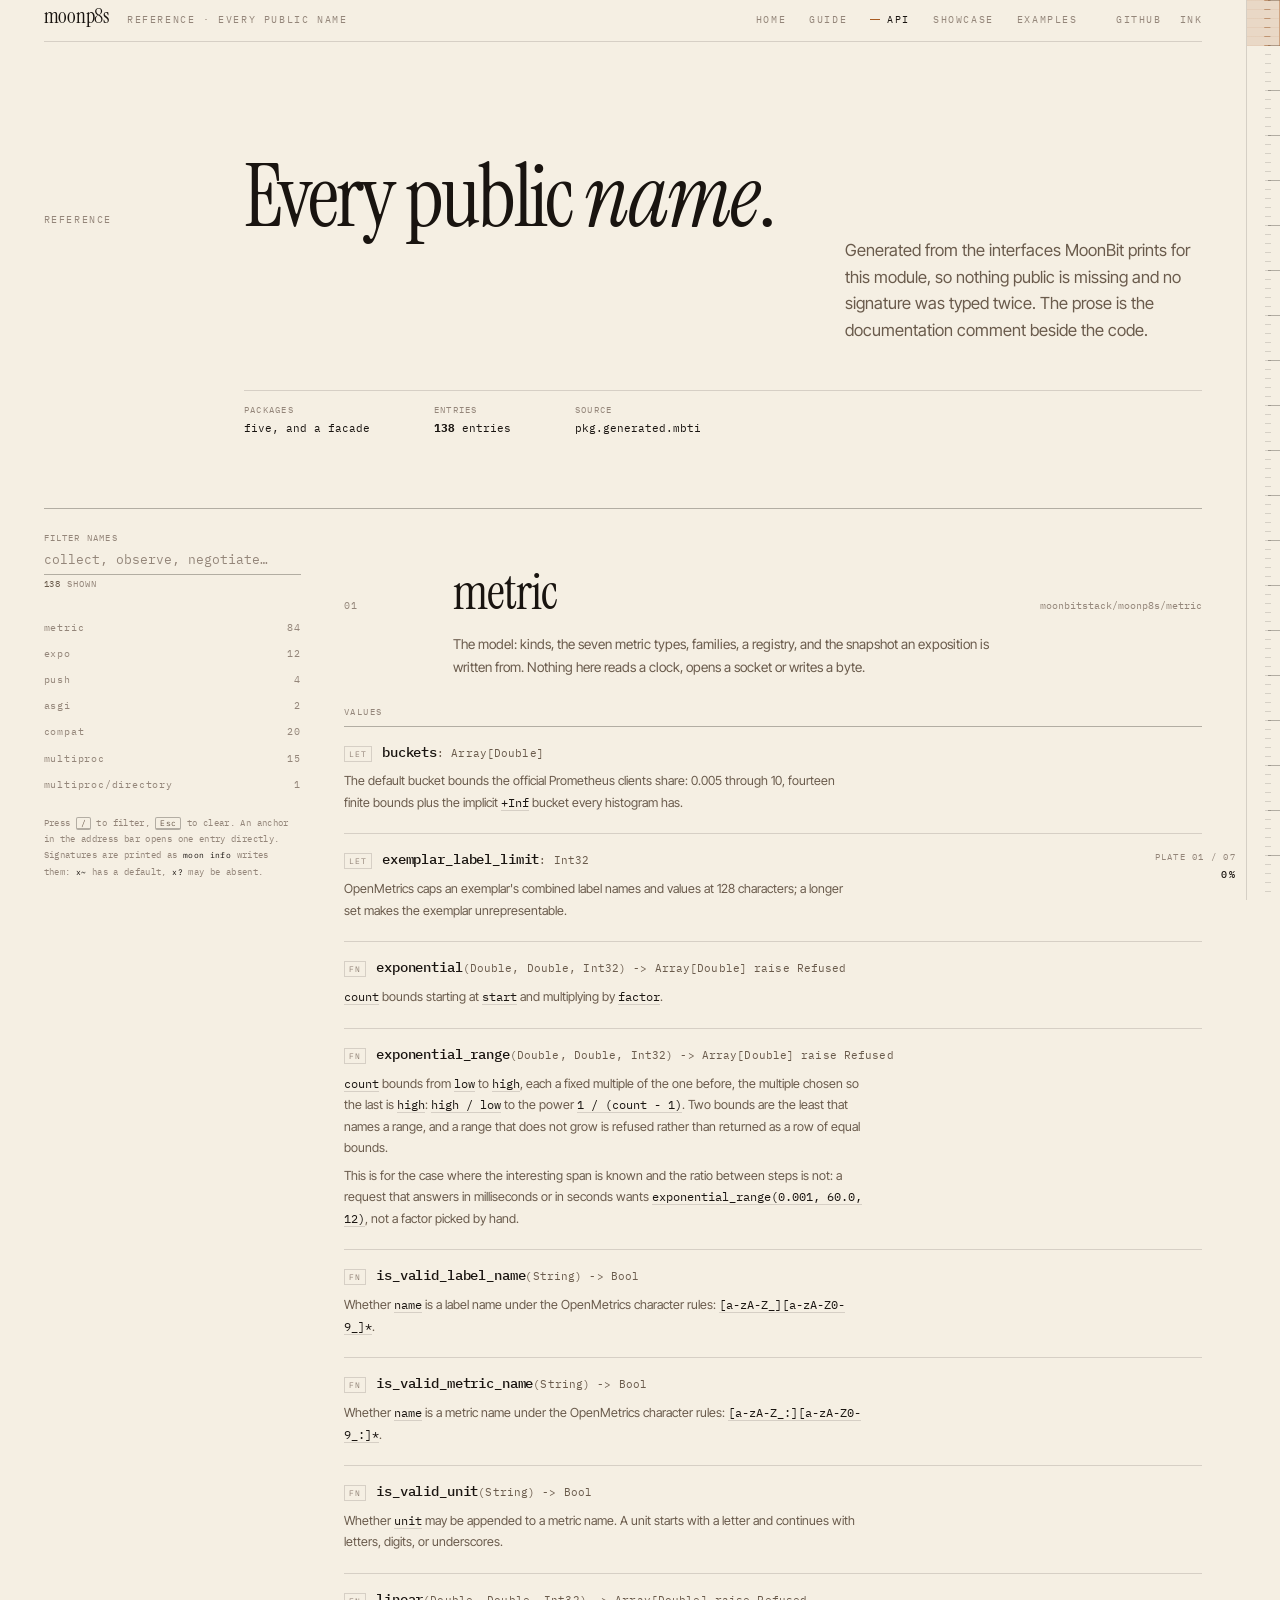
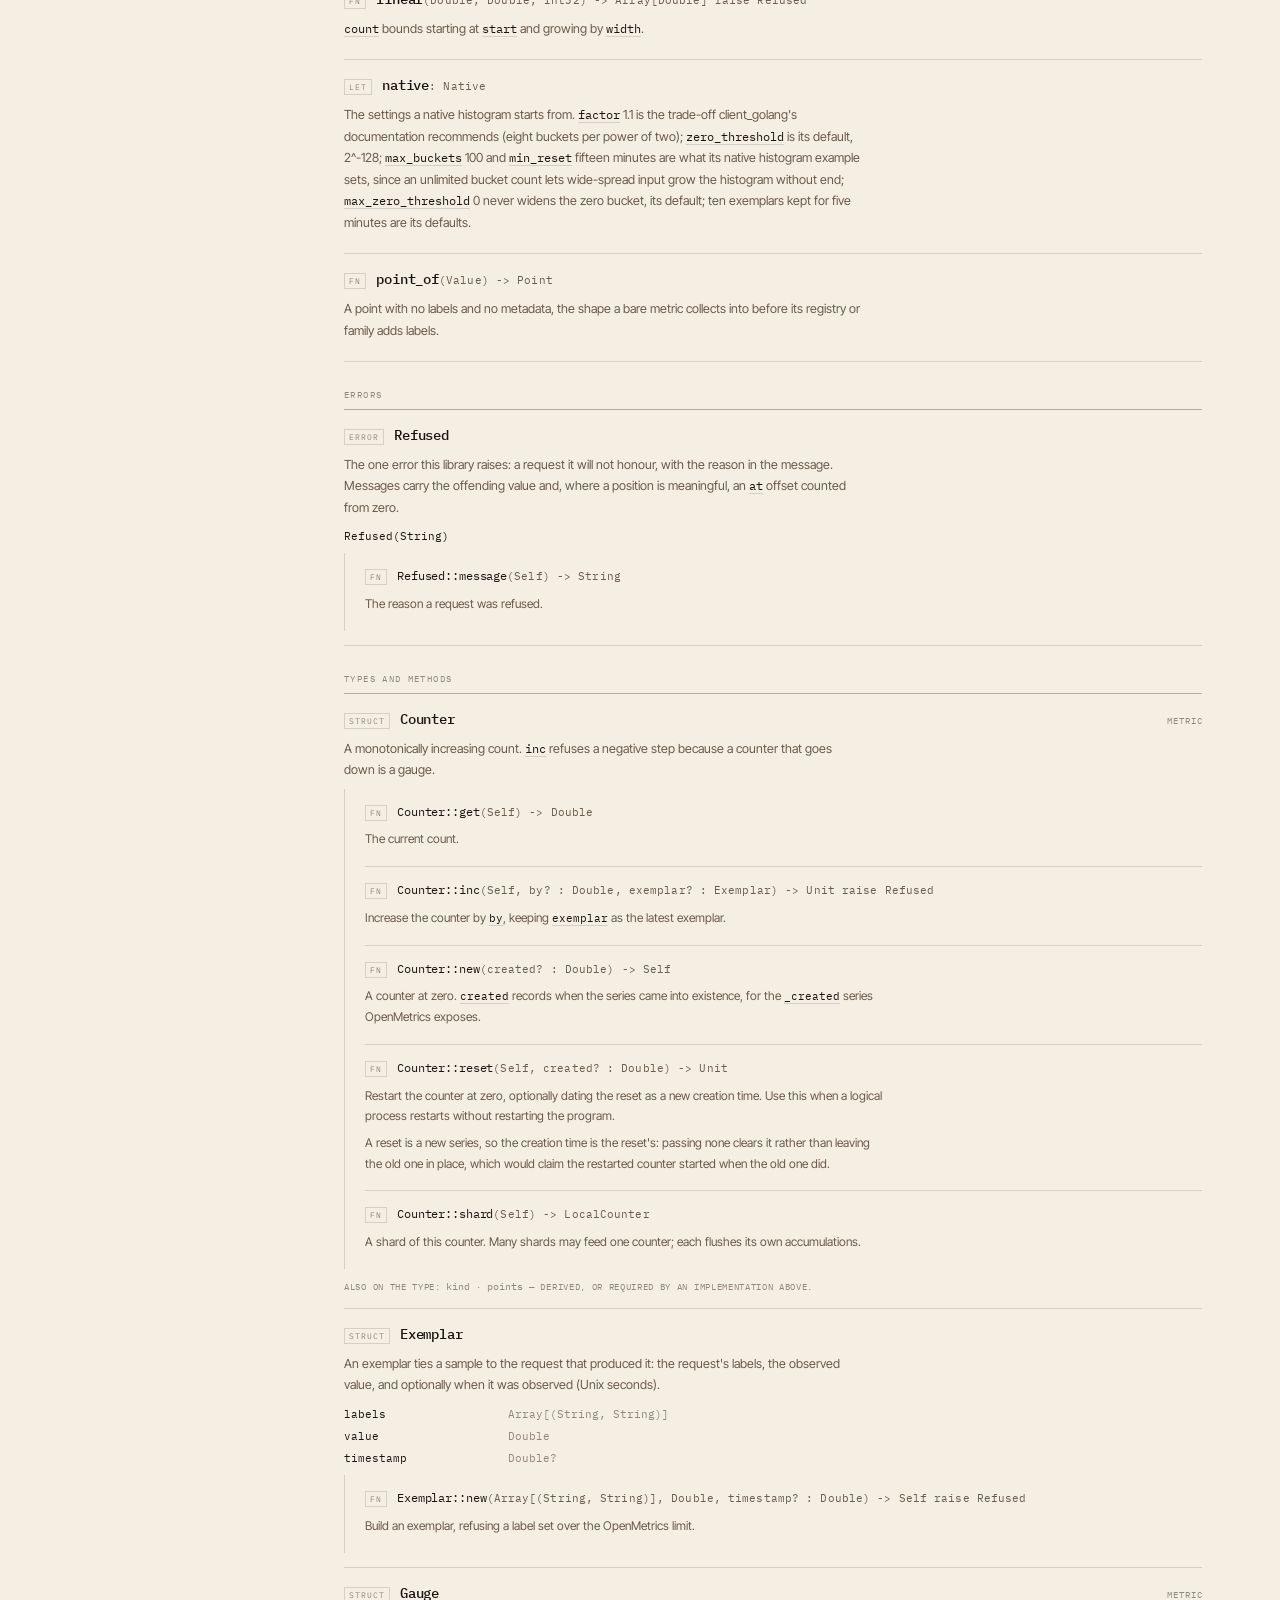
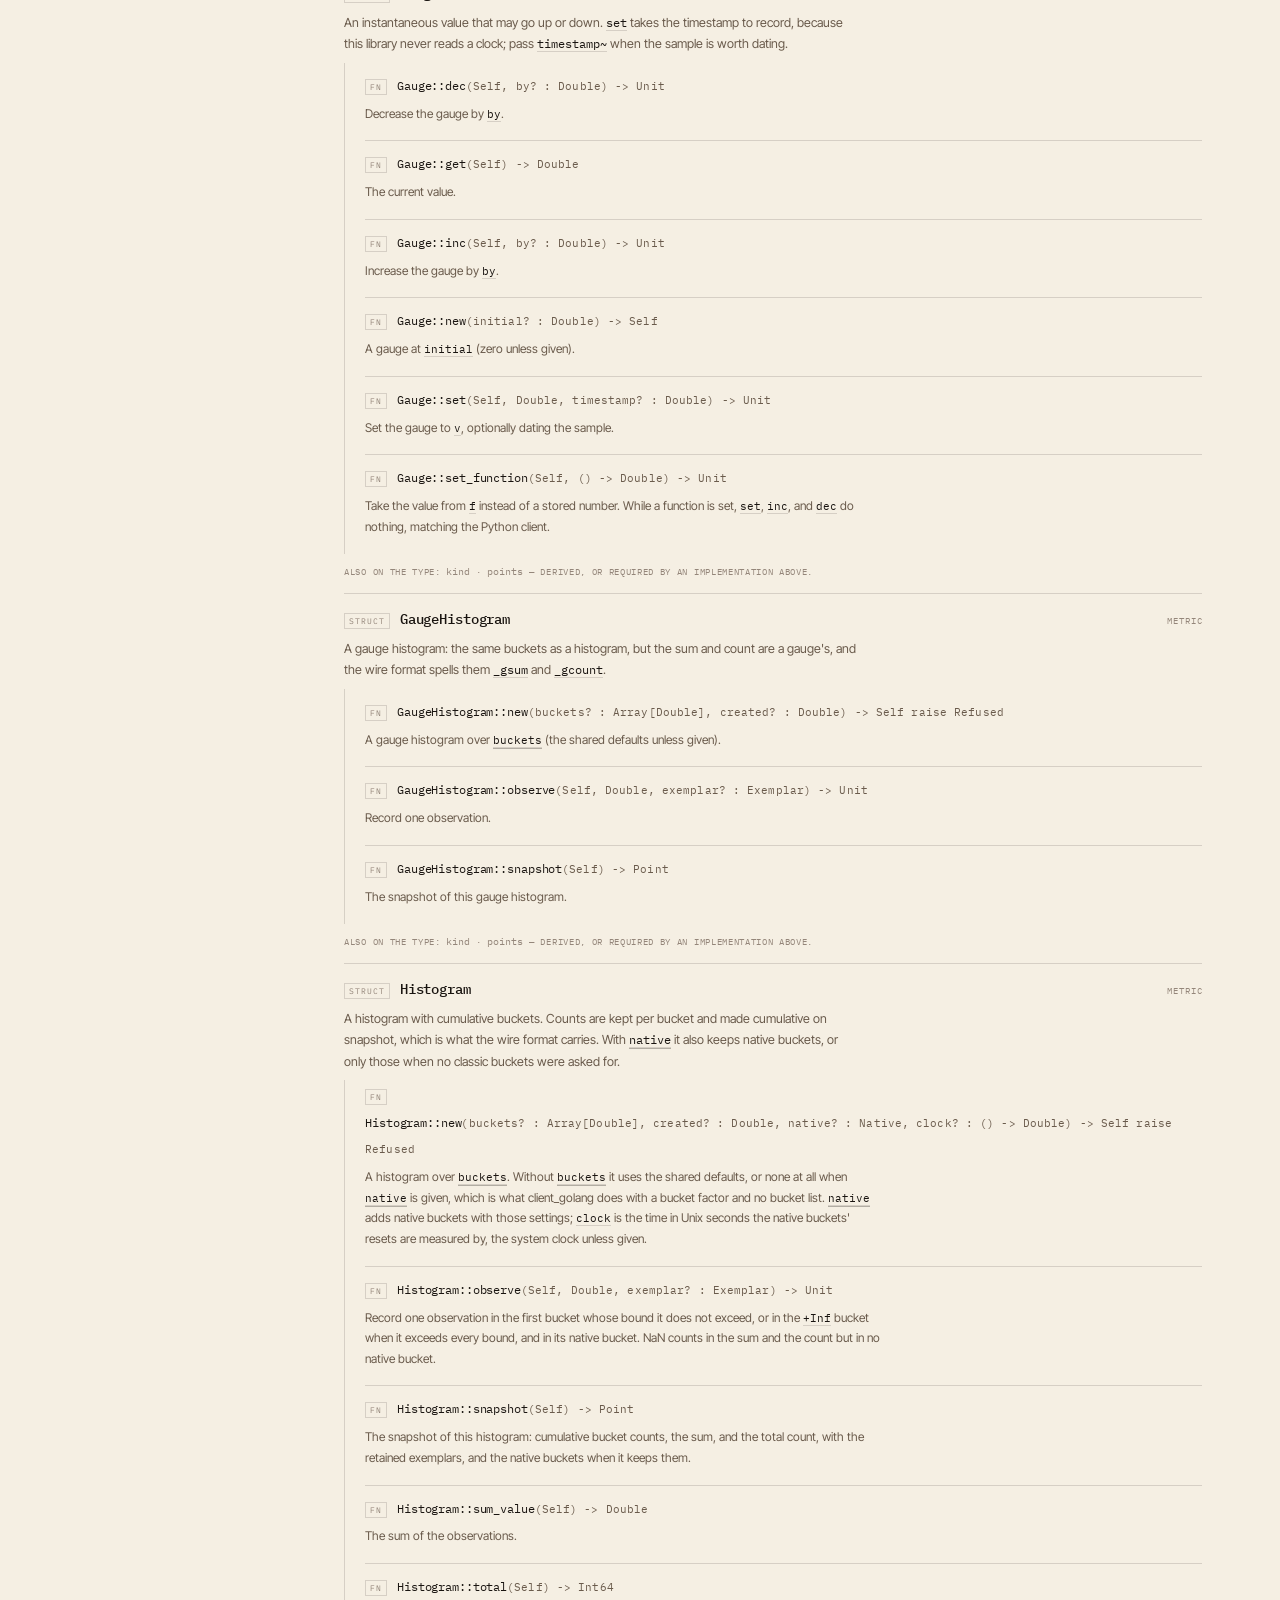
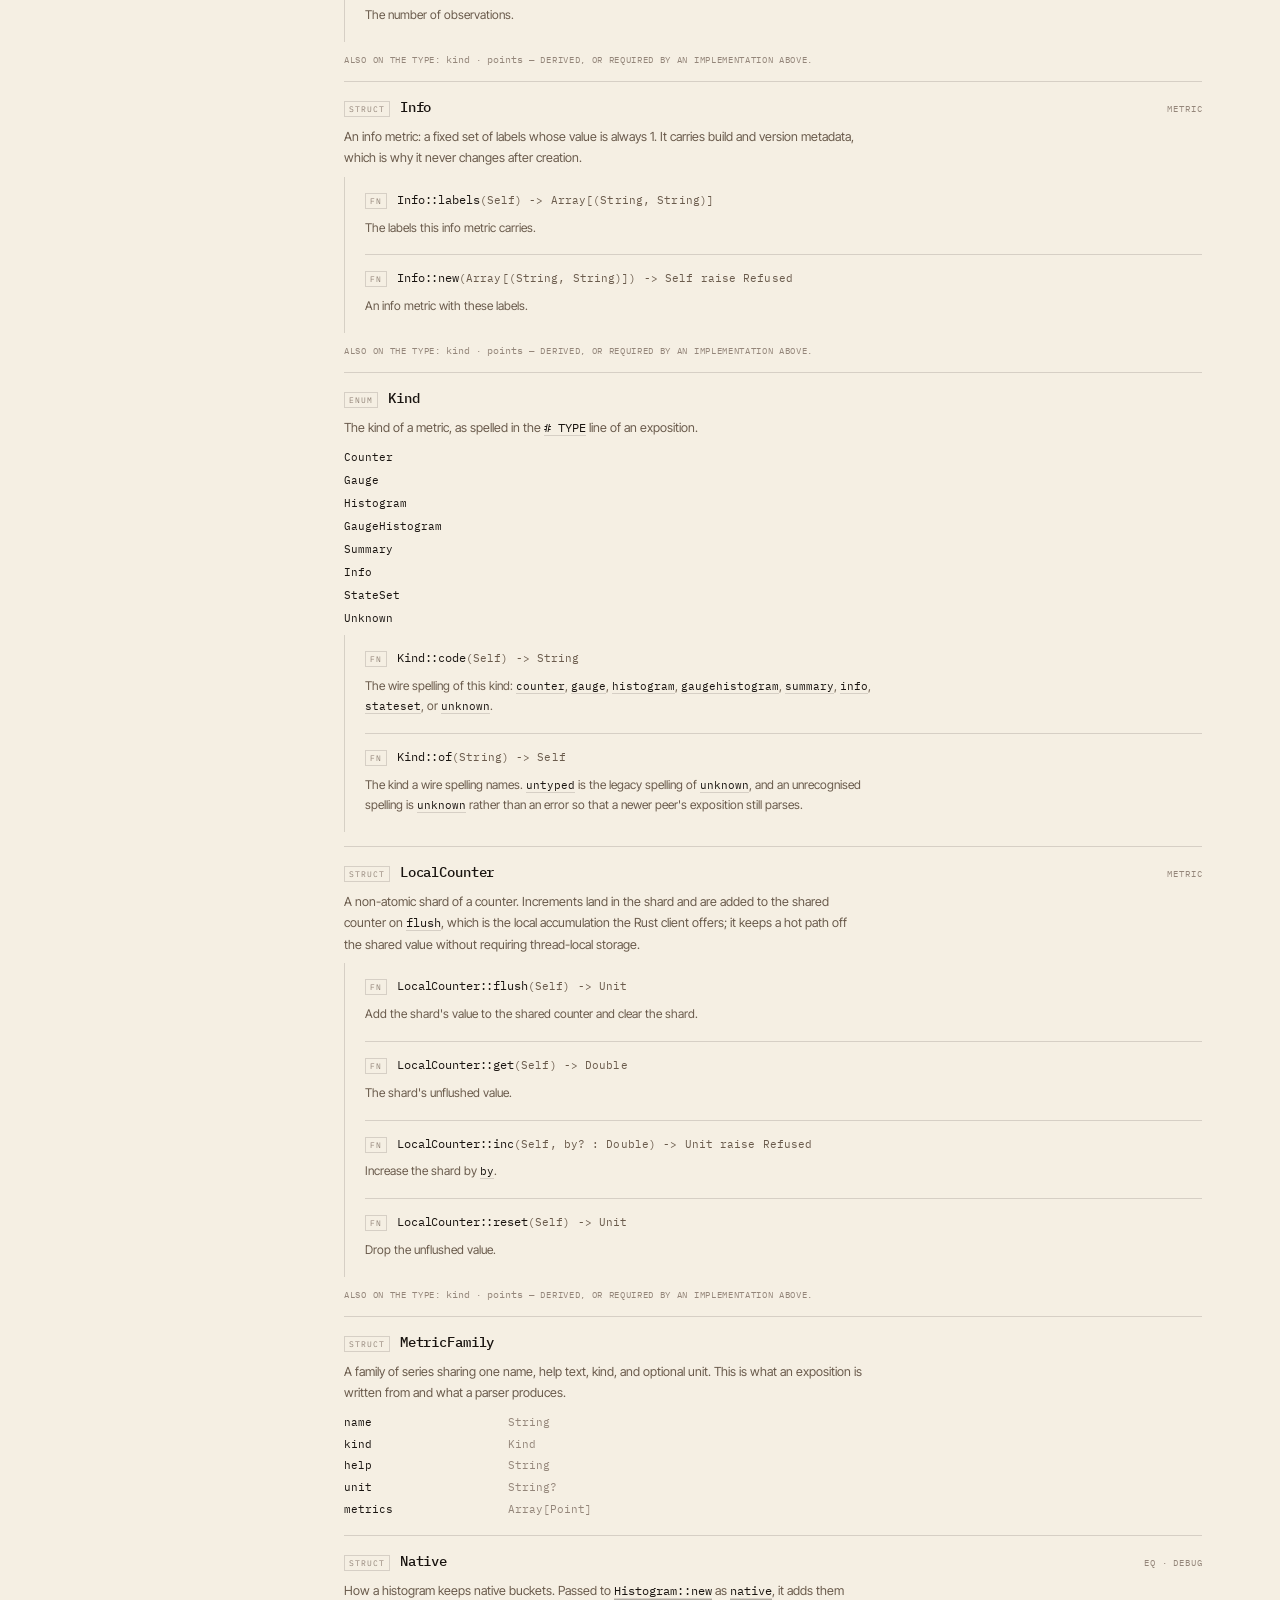
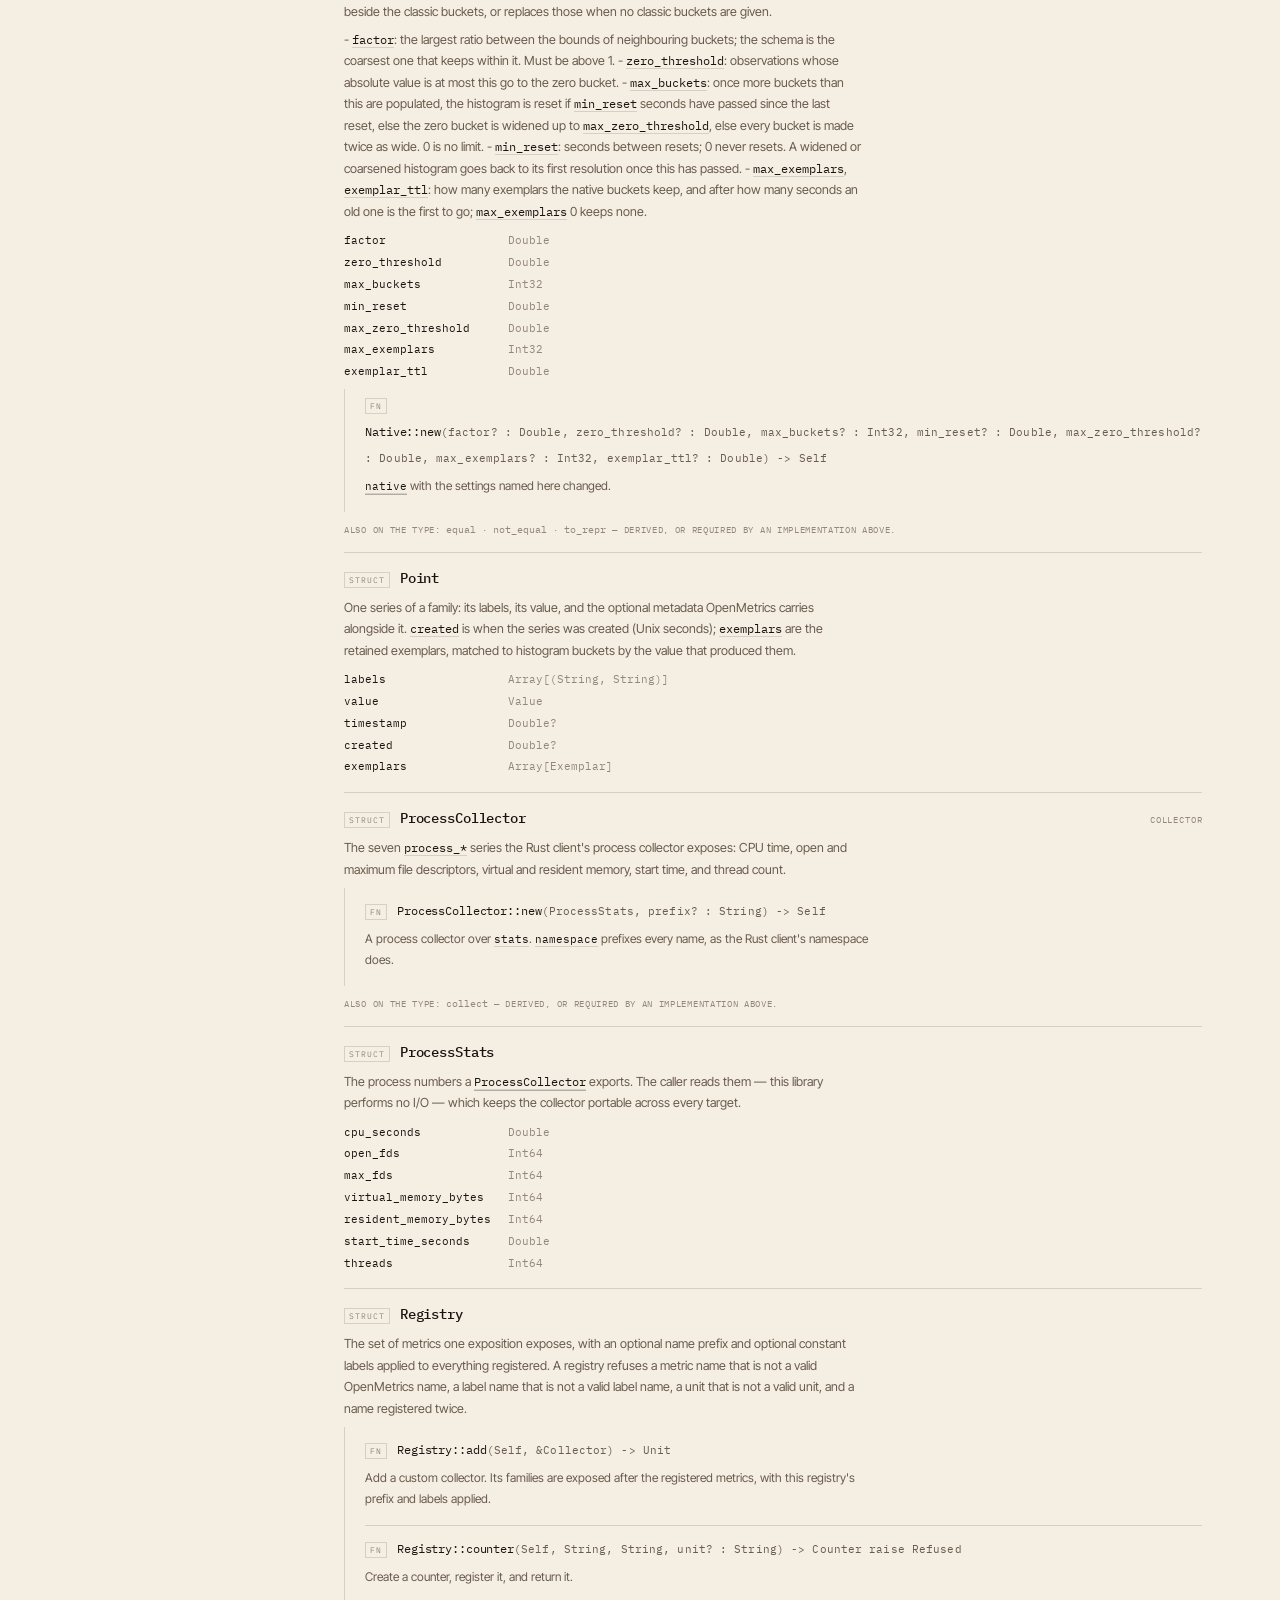
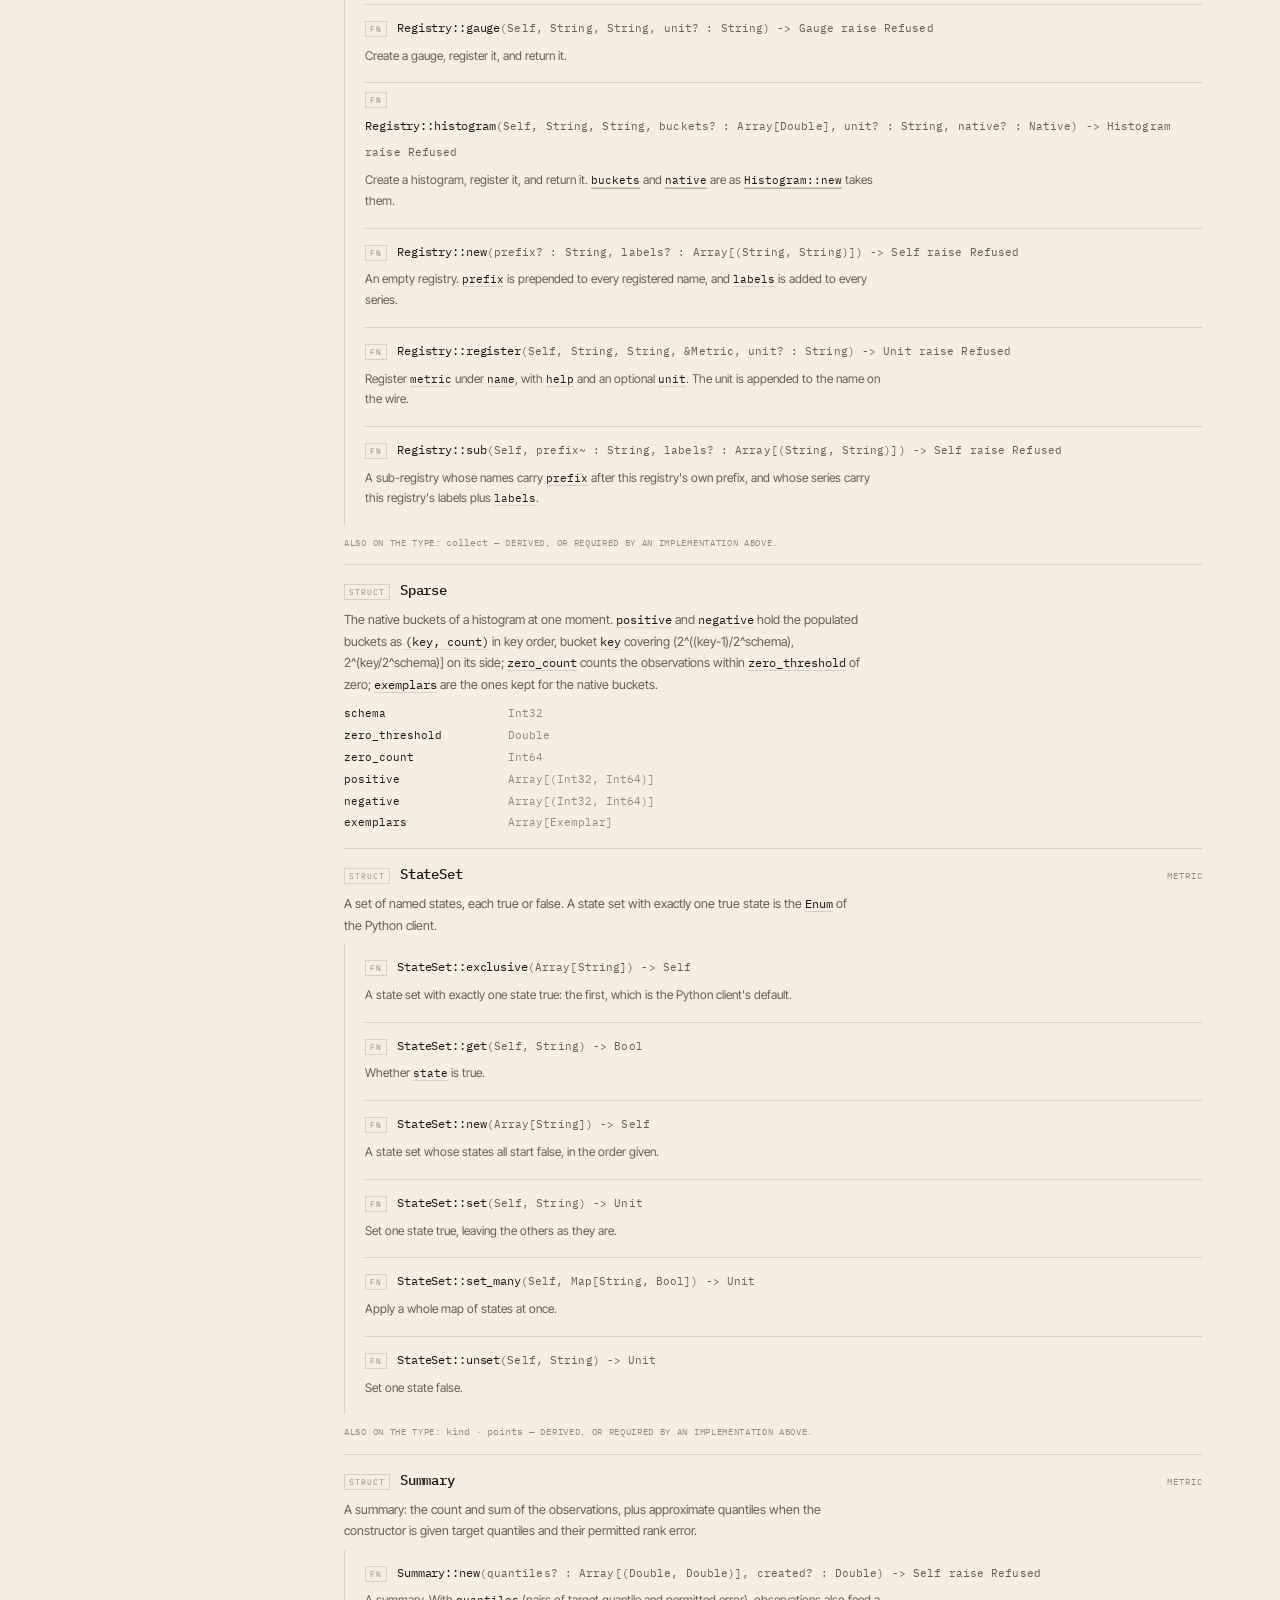
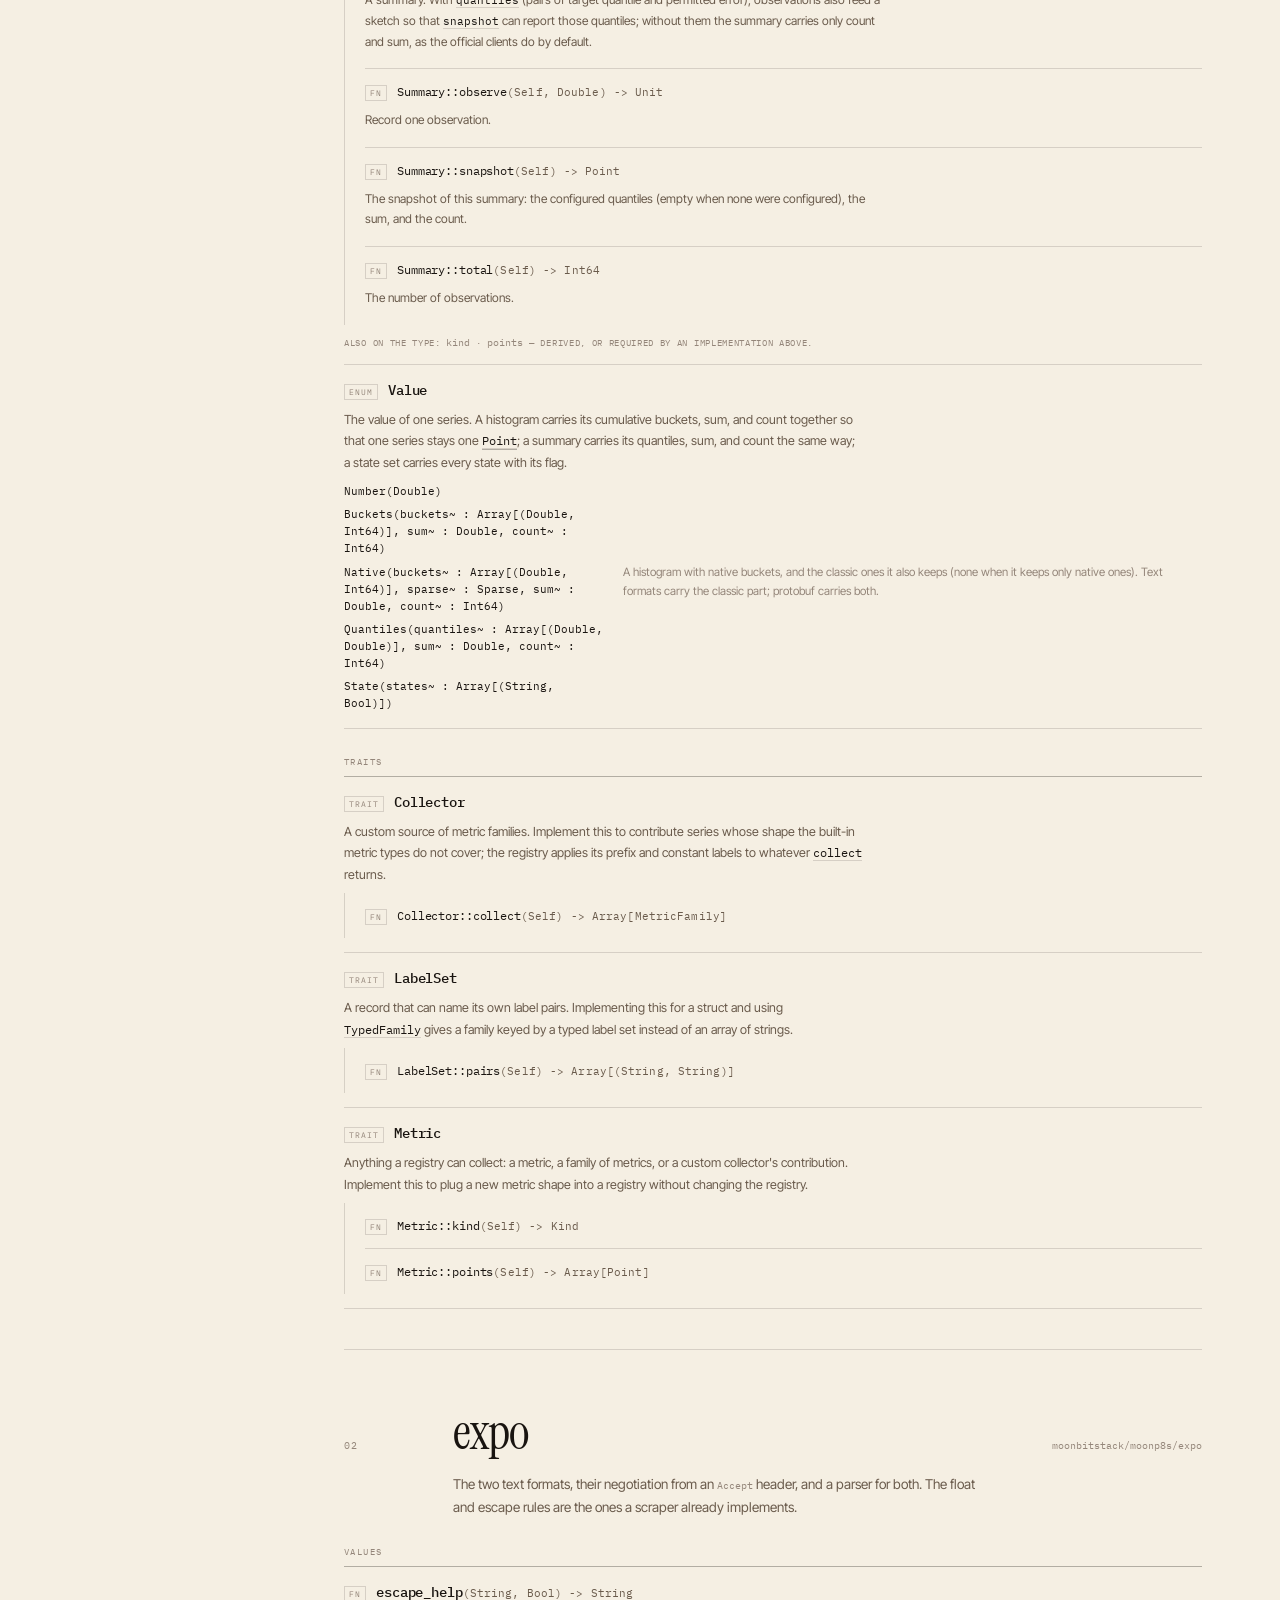
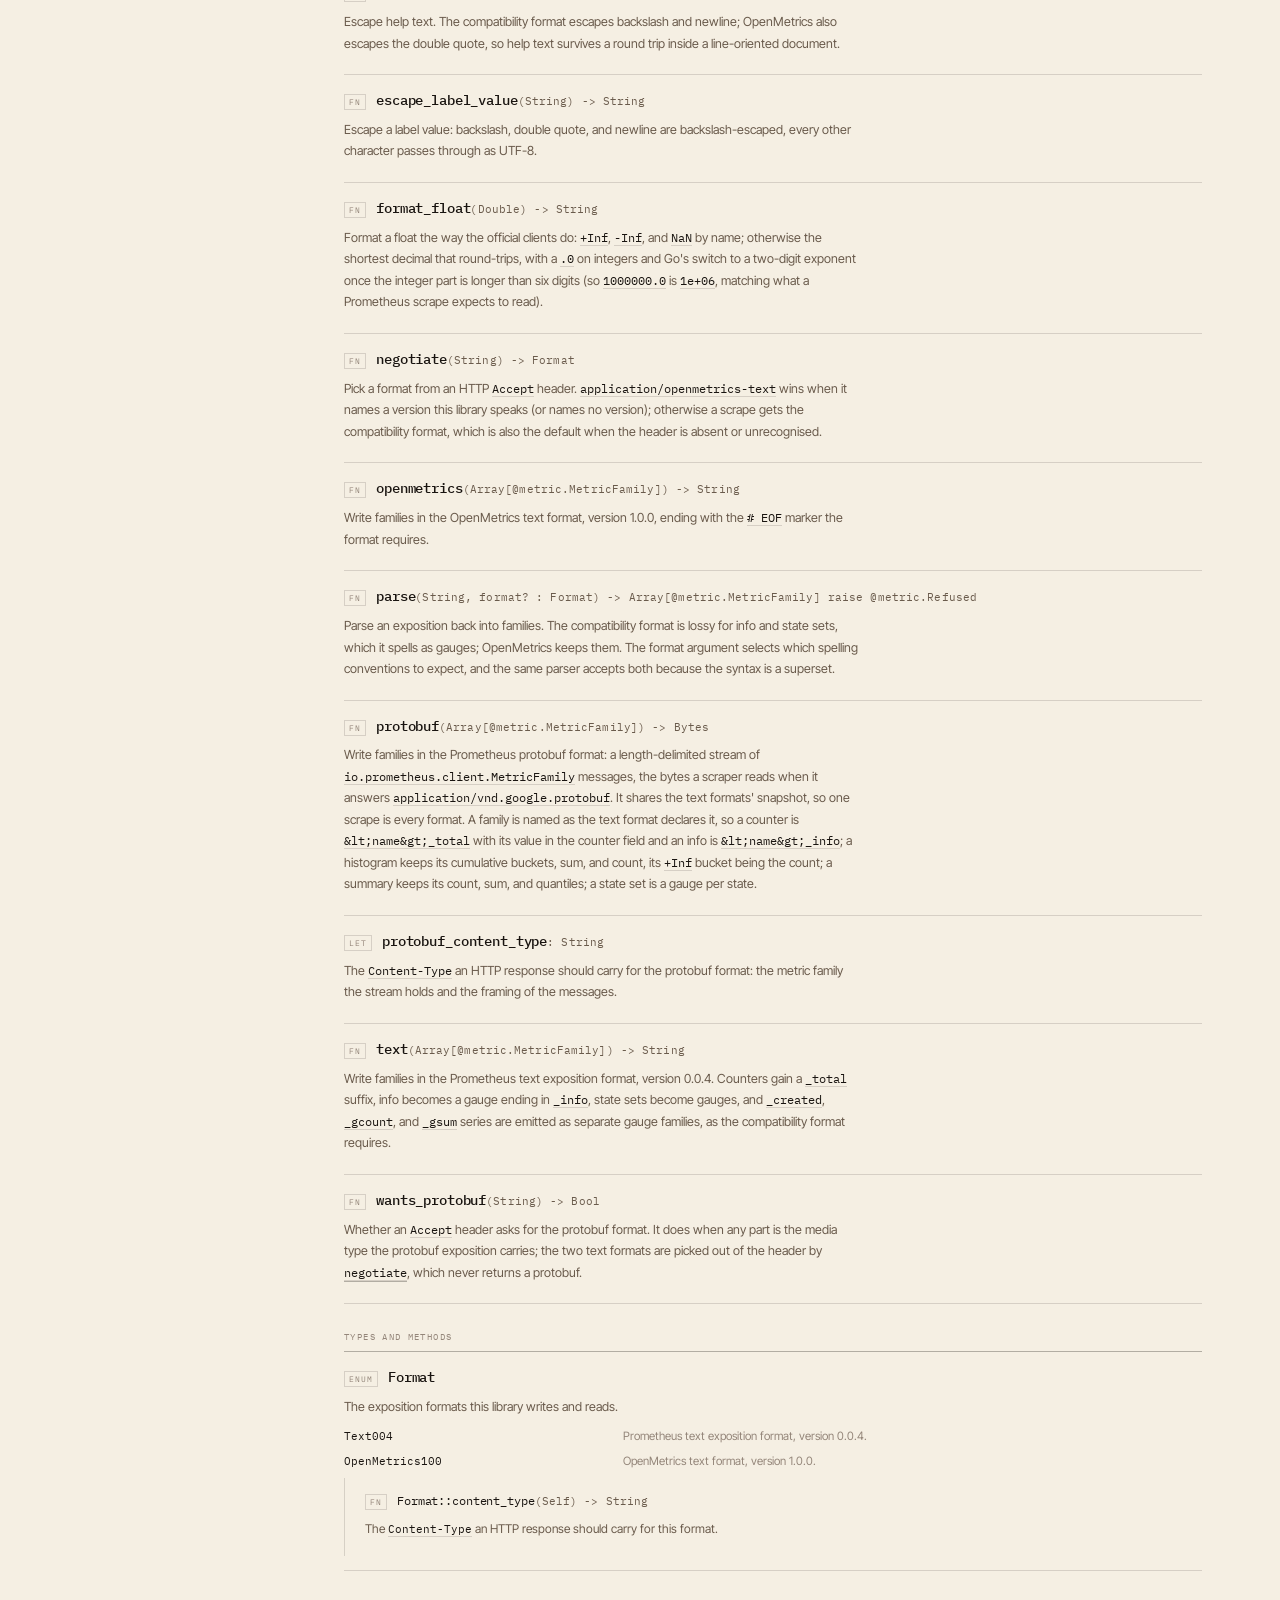
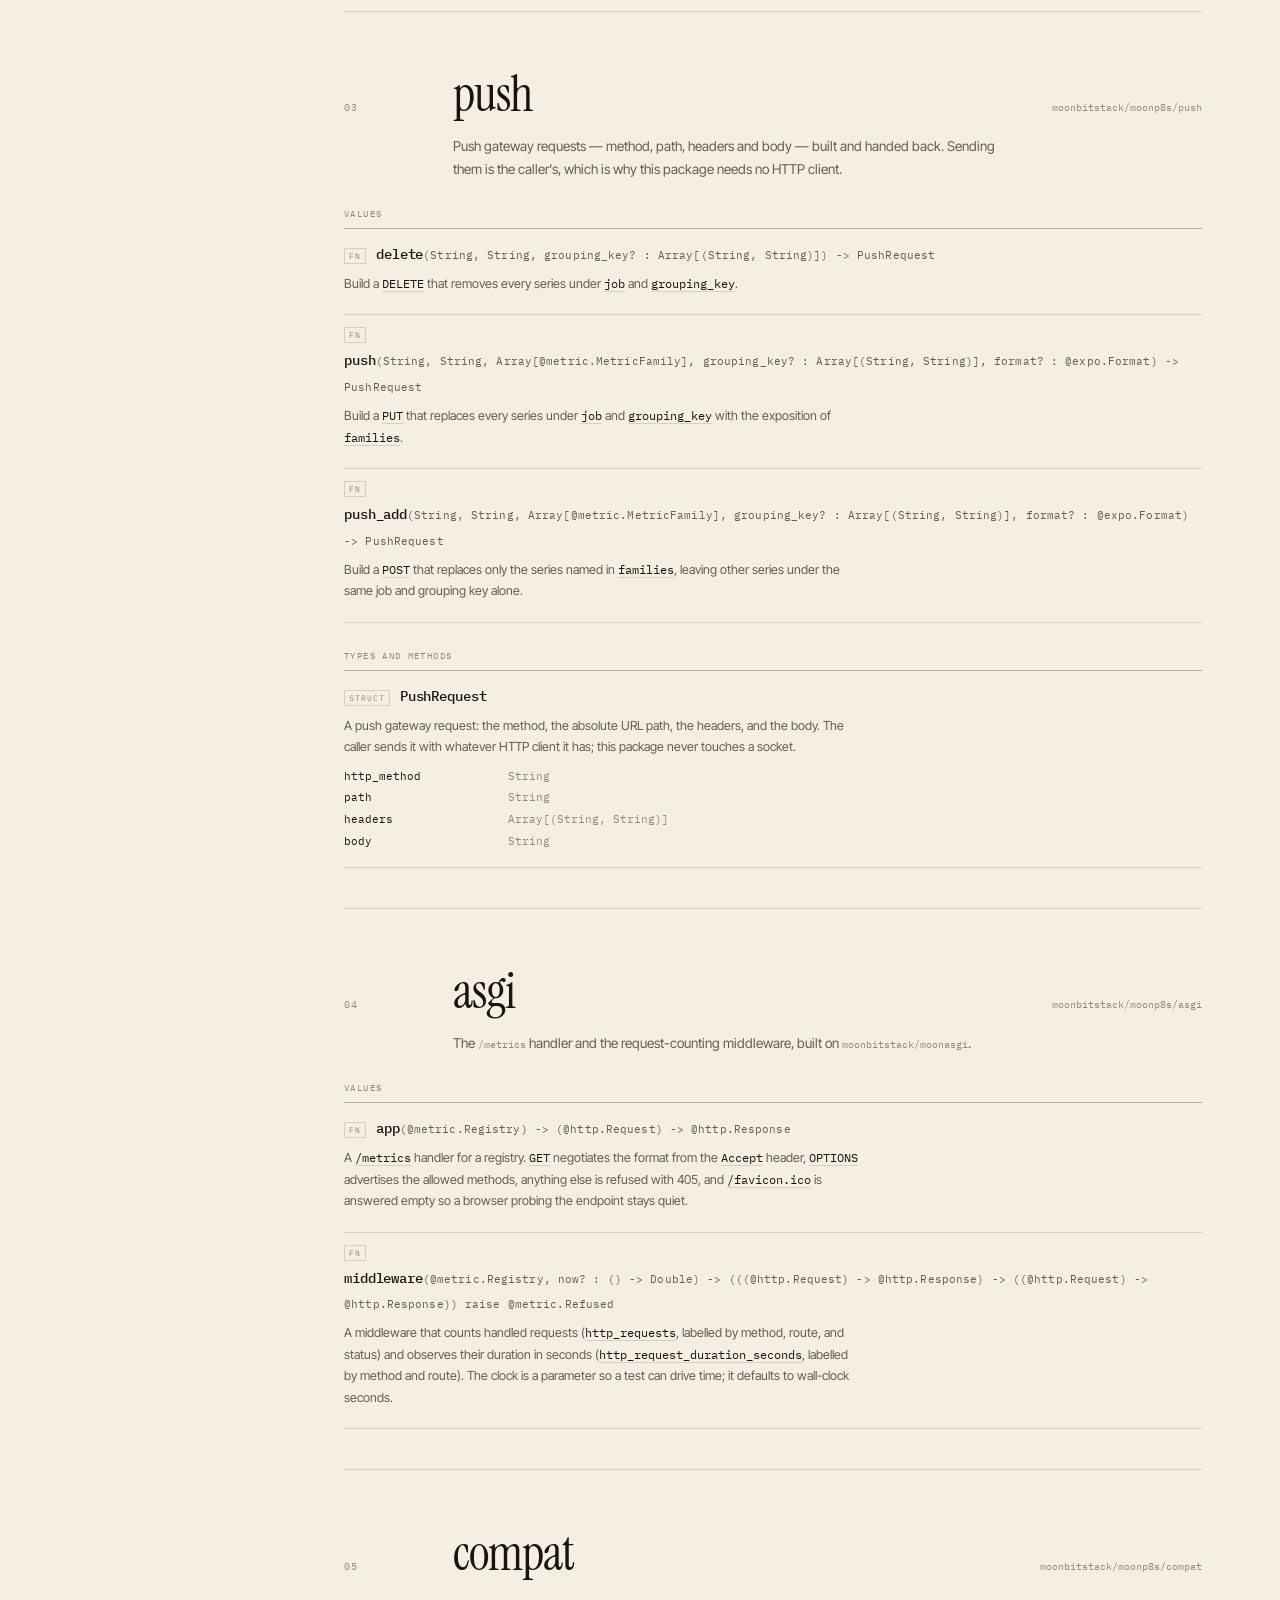
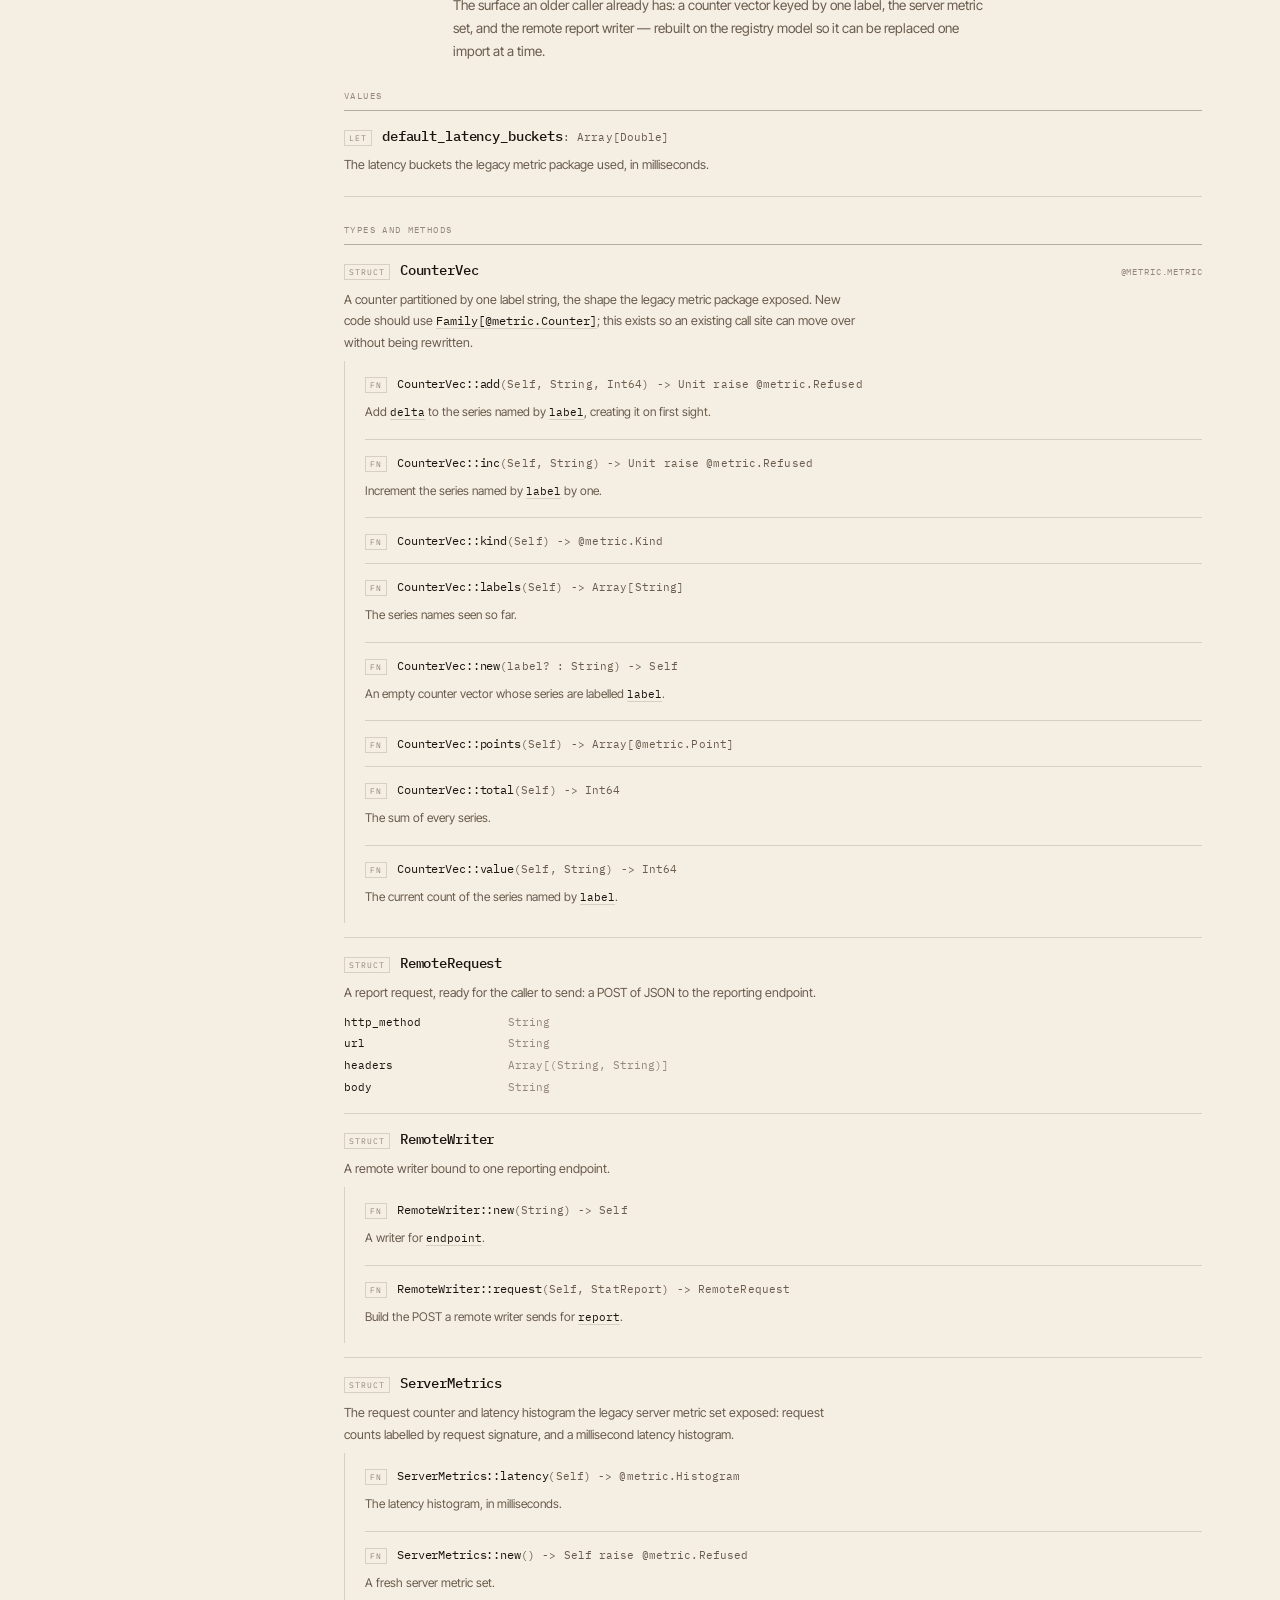
==== commit 96b5d075: "docs(moonp8s): native histograms in the README, the guide and the skill. Signed-off-by: Leo Cheng (h" ====
--- a/docs/api.html
+++ b/docs/api.html
@@ -189,6 +189,13 @@
   </div>
   <div class="api-doc"><p><code>count</code> bounds starting at <code>start</code> and growing by <code>width</code>.</p></div>
 </article>
+<article class="api-entry" id="metric-native" data-name="native">
+  <div class="api-line">
+    <span class="api-kind">let</span>
+    <span class="api-call"><code class="api-name">native</code><code class="api-sig">: Native</code></span>
+  </div>
+  <div class="api-doc"><p>The settings a native histogram starts from. <code>factor</code> 1.1 is the trade-off client_golang's documentation recommends (eight buckets per power of two); <code>zero_threshold</code> is its default, 2^-128; <code>max_buckets</code> 100 and <code>min_reset</code> fifteen minutes are what its native histogram example sets, since an unlimited bucket count lets wide-spread input grow the histogram without end; <code>max_zero_threshold</code> 0 never widens the zero bucket, its default; ten exemplars kept for five minutes are its defaults.</p></div>
+</article>
 <article class="api-entry" id="metric-point_of" data-name="point_of">
   <div class="api-line">
     <span class="api-kind">fn</span>
@@ -392,28 +399,28 @@
     <span class="api-call"><code class="api-name">Histogram</code></span>
     <span class="api-meta">Metric</span>
   </div>
-  <div class="api-doc"><p>A histogram with cumulative buckets. Counts are kept per bucket and made cumulative on snapshot, which is what the wire format carries.</p></div>
+  <div class="api-doc"><p>A histogram with cumulative buckets. Counts are kept per bucket and made cumulative on snapshot, which is what the wire format carries. With <a href="#metric-native"><code>native</code></a> it also keeps native buckets, or only those when no classic buckets were asked for.</p></div>
   <div class="api-methods">
 <article class="api-entry api-method" id="metric-Histogram-new" data-name="Histogram::new">
   <div class="api-line">
     <span class="api-kind">fn</span>
-    <span class="api-call"><code class="api-name">Histogram::new</code><code class="api-sig">(buckets? : Array[Double], created? : Double) -&gt; Self raise Refused</code></span>
-  </div>
-  <div class="api-doc"><p>A histogram over <a href="#metric-buckets"><code>buckets</code></a> (the shared defaults unless given).</p></div>
+    <span class="api-call"><code class="api-name">Histogram::new</code><code class="api-sig">(buckets? : Array[Double], created? : Double, native? : Native, clock? : () -&gt; Double) -&gt; Self raise Refused</code></span>
+  </div>
+  <div class="api-doc"><p>A histogram over <a href="#metric-buckets"><code>buckets</code></a>. Without <a href="#metric-buckets"><code>buckets</code></a> it uses the shared defaults, or none at all when <a href="#metric-native"><code>native</code></a> is given, which is what client_golang does with a bucket factor and no bucket list. <a href="#metric-native"><code>native</code></a> adds native buckets with those settings; <code>clock</code> is the time in Unix seconds the native buckets' resets are measured by, the system clock unless given.</p></div>
 </article>
 <article class="api-entry api-method" id="metric-Histogram-observe" data-name="Histogram::observe">
   <div class="api-line">
     <span class="api-kind">fn</span>
     <span class="api-call"><code class="api-name">Histogram::observe</code><code class="api-sig">(Self, Double, exemplar? : Exemplar) -&gt; Unit</code></span>
   </div>
-  <div class="api-doc"><p>Record one observation in the first bucket whose bound it does not exceed, or in the <code>+Inf</code> bucket when it exceeds every bound.</p></div>
+  <div class="api-doc"><p>Record one observation in the first bucket whose bound it does not exceed, or in the <code>+Inf</code> bucket when it exceeds every bound, and in its native bucket. NaN counts in the sum and the count but in no native bucket.</p></div>
 </article>
 <article class="api-entry api-method" id="metric-Histogram-snapshot" data-name="Histogram::snapshot">
   <div class="api-line">
     <span class="api-kind">fn</span>
     <span class="api-call"><code class="api-name">Histogram::snapshot</code><code class="api-sig">(Self) -&gt; Point</code></span>
   </div>
-  <div class="api-doc"><p>The snapshot of this histogram: cumulative bucket counts, the sum, and the total count, with the retained exemplars.</p></div>
+  <div class="api-doc"><p>The snapshot of this histogram: cumulative bucket counts, the sum, and the total count, with the retained exemplars, and the native buckets when it keeps them.</p></div>
 </article>
 <article class="api-entry api-method" id="metric-Histogram-sum_value" data-name="Histogram::sum_value">
   <div class="api-line">
@@ -582,6 +589,55 @@
     </div>
   </dl>
 </article>
+<article class="api-entry" id="metric-Native" data-name="Native">
+  <div class="api-line">
+    <span class="api-kind">struct</span>
+    <span class="api-call"><code class="api-name">Native</code></span>
+    <span class="api-meta">Eq · Debug</span>
+  </div>
+  <div class="api-doc"><p>How a histogram keeps native buckets. Passed to <a href="#metric-Histogram-new"><code>Histogram::new</code></a> as <a href="#metric-native"><code>native</code></a>, it adds them beside the classic buckets, or replaces those when no classic buckets are given.</p>
+<p>- <code>factor</code>: the largest ratio between the bounds of neighbouring buckets; the schema is the   coarsest one that keeps within it. Must be above 1. - <code>zero_threshold</code>: observations whose absolute value is at most this go to the zero bucket. - <code>max_buckets</code>: once more buckets than this are populated, the histogram is reset if   <code>min_reset</code> seconds have passed since the last reset, else the zero bucket is widened up   to <code>max_zero_threshold</code>, else every bucket is made twice as wide. 0 is no limit. - <code>min_reset</code>: seconds between resets; 0 never resets. A widened or coarsened histogram goes   back to its first resolution once this has passed. - <code>max_exemplars</code>, <code>exemplar_ttl</code>: how many exemplars the native buckets keep, and after how   many seconds an old one is the first to go; <code>max_exemplars</code> 0 keeps none.</p></div>
+  <dl class="api-fields">
+    <div>
+      <dt>factor</dt>
+      <dd>Double</dd>
+    </div>
+    <div>
+      <dt>zero_threshold</dt>
+      <dd>Double</dd>
+    </div>
+    <div>
+      <dt>max_buckets</dt>
+      <dd>Int32</dd>
+    </div>
+    <div>
+      <dt>min_reset</dt>
+      <dd>Double</dd>
+    </div>
+    <div>
+      <dt>max_zero_threshold</dt>
+      <dd>Double</dd>
+    </div>
+    <div>
+      <dt>max_exemplars</dt>
+      <dd>Int32</dd>
+    </div>
+    <div>
+      <dt>exemplar_ttl</dt>
+      <dd>Double</dd>
+    </div>
+  </dl>
+  <div class="api-methods">
+<article class="api-entry api-method" id="metric-Native-new" data-name="Native::new">
+  <div class="api-line">
+    <span class="api-kind">fn</span>
+    <span class="api-call"><code class="api-name">Native::new</code><code class="api-sig">(factor? : Double, zero_threshold? : Double, max_buckets? : Int32, min_reset? : Double, max_zero_threshold? : Double, max_exemplars? : Int32, exemplar_ttl? : Double) -&gt; Self</code></span>
+  </div>
+  <div class="api-doc"><p><a href="#metric-native"><code>native</code></a> with the settings named here changed.</p></div>
+</article>
+  </div>
+  <p class="api-derived">Also on the type: <code>equal</code> · <code>not_equal</code> · <code>to_repr</code> — derived, or required by an implementation above.</p>
+</article>
 <article class="api-entry" id="metric-Point" data-name="Point">
   <div class="api-line">
     <span class="api-kind">struct</span>
@@ -697,9 +753,9 @@
 <article class="api-entry api-method" id="metric-Registry-histogram" data-name="Registry::histogram">
   <div class="api-line">
     <span class="api-kind">fn</span>
-    <span class="api-call"><code class="api-name">Registry::histogram</code><code class="api-sig">(Self, String, String, buckets? : Array[Double], unit? : String) -&gt; Histogram raise Refused</code></span>
-  </div>
-  <div class="api-doc"><p>Create a histogram, register it, and return it.</p></div>
+    <span class="api-call"><code class="api-name">Registry::histogram</code><code class="api-sig">(Self, String, String, buckets? : Array[Double], unit? : String, native? : Native) -&gt; Histogram raise Refused</code></span>
+  </div>
+  <div class="api-doc"><p>Create a histogram, register it, and return it. <a href="#metric-buckets"><code>buckets</code></a> and <a href="#metric-native"><code>native</code></a> are as <a href="#metric-Histogram-new"><code>Histogram::new</code></a> takes them.</p></div>
 </article>
 <article class="api-entry api-method" id="metric-Registry-new" data-name="Registry::new">
   <div class="api-line">
@@ -724,6 +780,39 @@
 </article>
   </div>
   <p class="api-derived">Also on the type: <code>collect</code> — derived, or required by an implementation above.</p>
+</article>
+<article class="api-entry" id="metric-Sparse" data-name="Sparse">
+  <div class="api-line">
+    <span class="api-kind">struct</span>
+    <span class="api-call"><code class="api-name">Sparse</code></span>
+  </div>
+  <div class="api-doc"><p>The native buckets of a histogram at one moment. <code>positive</code> and <code>negative</code> hold the populated buckets as <code>(key, count)</code> in key order, bucket <code>key</code> covering (2^((key-1)/2^schema), 2^(key/2^schema)] on its side; <code>zero_count</code> counts the observations within <code>zero_threshold</code> of zero; <code>exemplars</code> are the ones kept for the native buckets.</p></div>
+  <dl class="api-fields">
+    <div>
+      <dt>schema</dt>
+      <dd>Int32</dd>
+    </div>
+    <div>
+      <dt>zero_threshold</dt>
+      <dd>Double</dd>
+    </div>
+    <div>
+      <dt>zero_count</dt>
+      <dd>Int64</dd>
+    </div>
+    <div>
+      <dt>positive</dt>
+      <dd>Array[(Int32, Int64)]</dd>
+    </div>
+    <div>
+      <dt>negative</dt>
+      <dd>Array[(Int32, Int64)]</dd>
+    </div>
+    <div>
+      <dt>exemplars</dt>
+      <dd>Array[Exemplar]</dd>
+    </div>
+  </dl>
 </article>
 <article class="api-entry" id="metric-StateSet" data-name="StateSet">
   <div class="api-line">
@@ -831,6 +920,11 @@
     <div class="api-variant">
       <code>Buckets(buckets~ : Array[(Double, Int64)], sum~ : Double, count~ : Int64)</code>
       <p></p>
+    </div>
+    <div class="api-variant">
+      <code>Native(buckets~ : Array[(Double, Int64)], sparse~ : Sparse, sum~ : Double, count~ : Int64)</code>
+      <p>A histogram with native buckets, and the classic ones it also keeps (none when it keeps
+only native ones). Text formats carry the classic part; protobuf carries both.</p>
     </div>
     <div class="api-variant">
       <code>Quantiles(quantiles~ : Array[(Double, Double)], sum~ : Double, count~ : Int64)</code>
